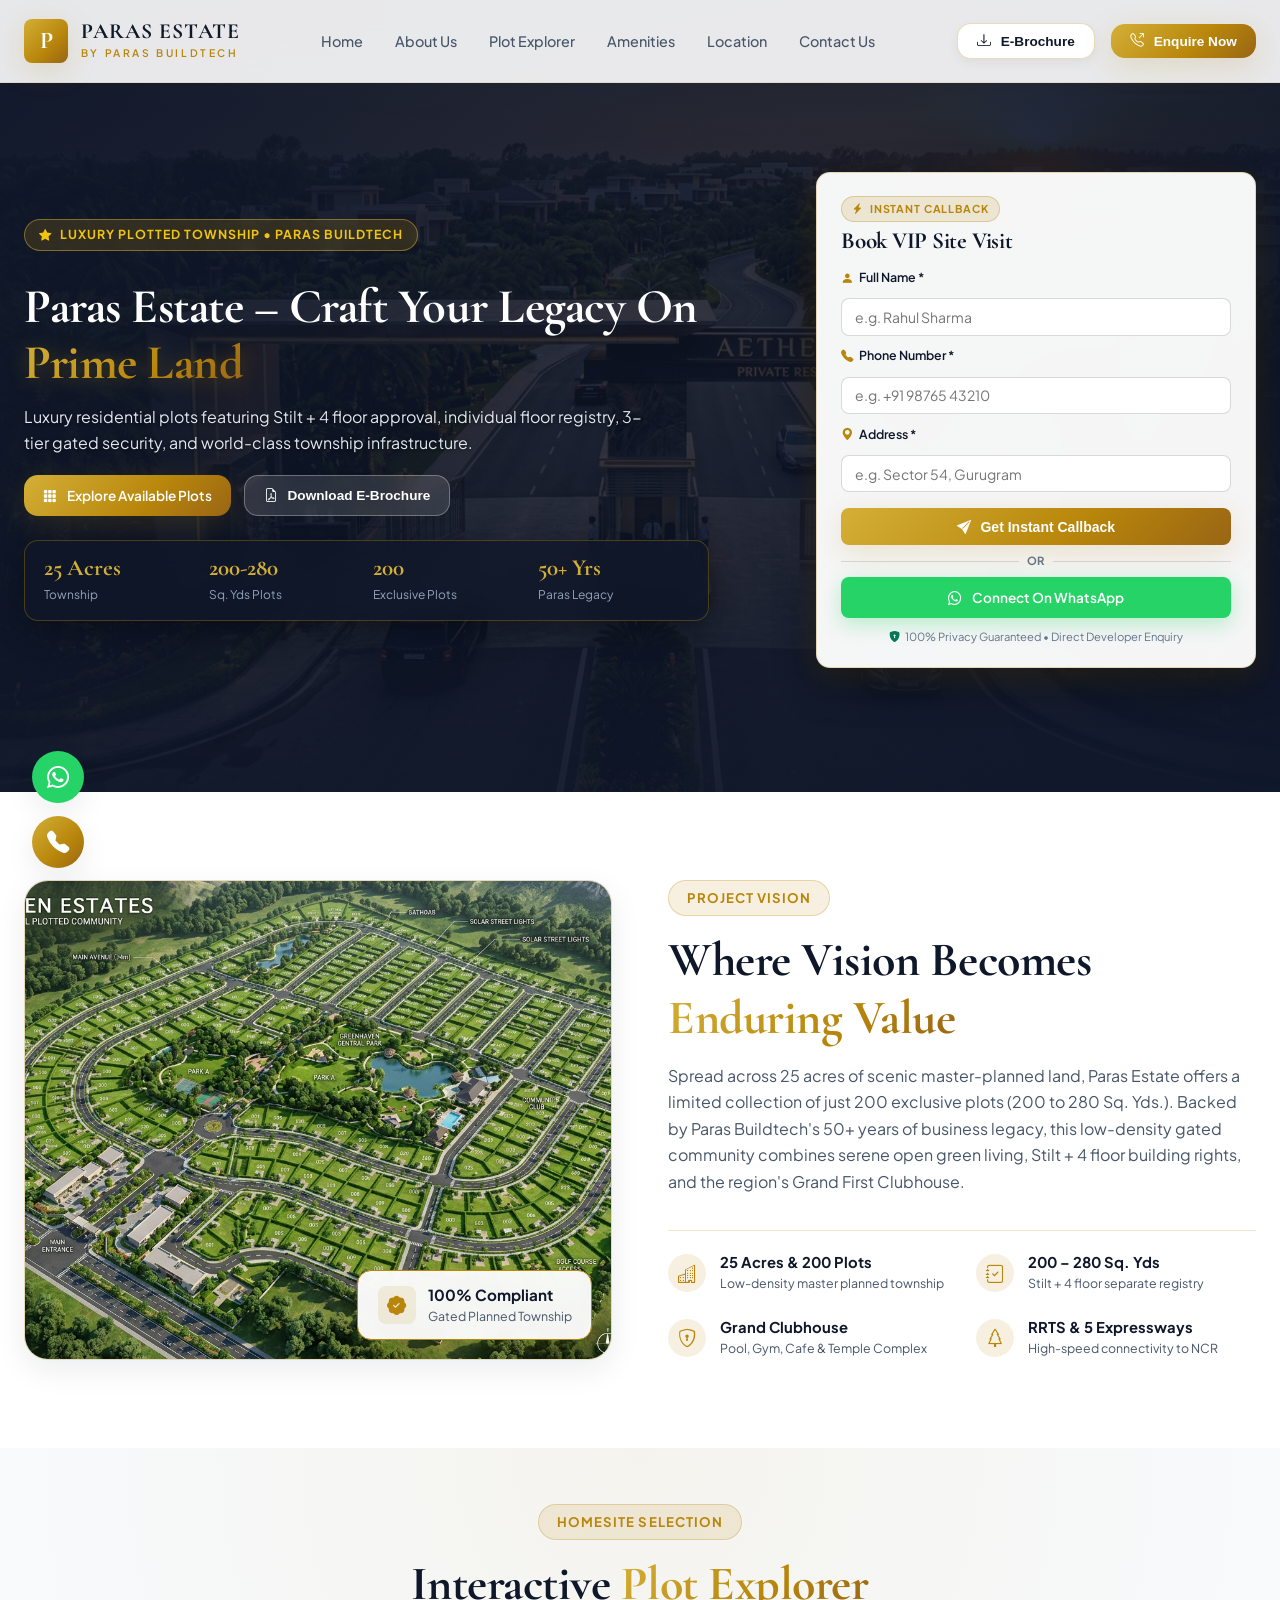
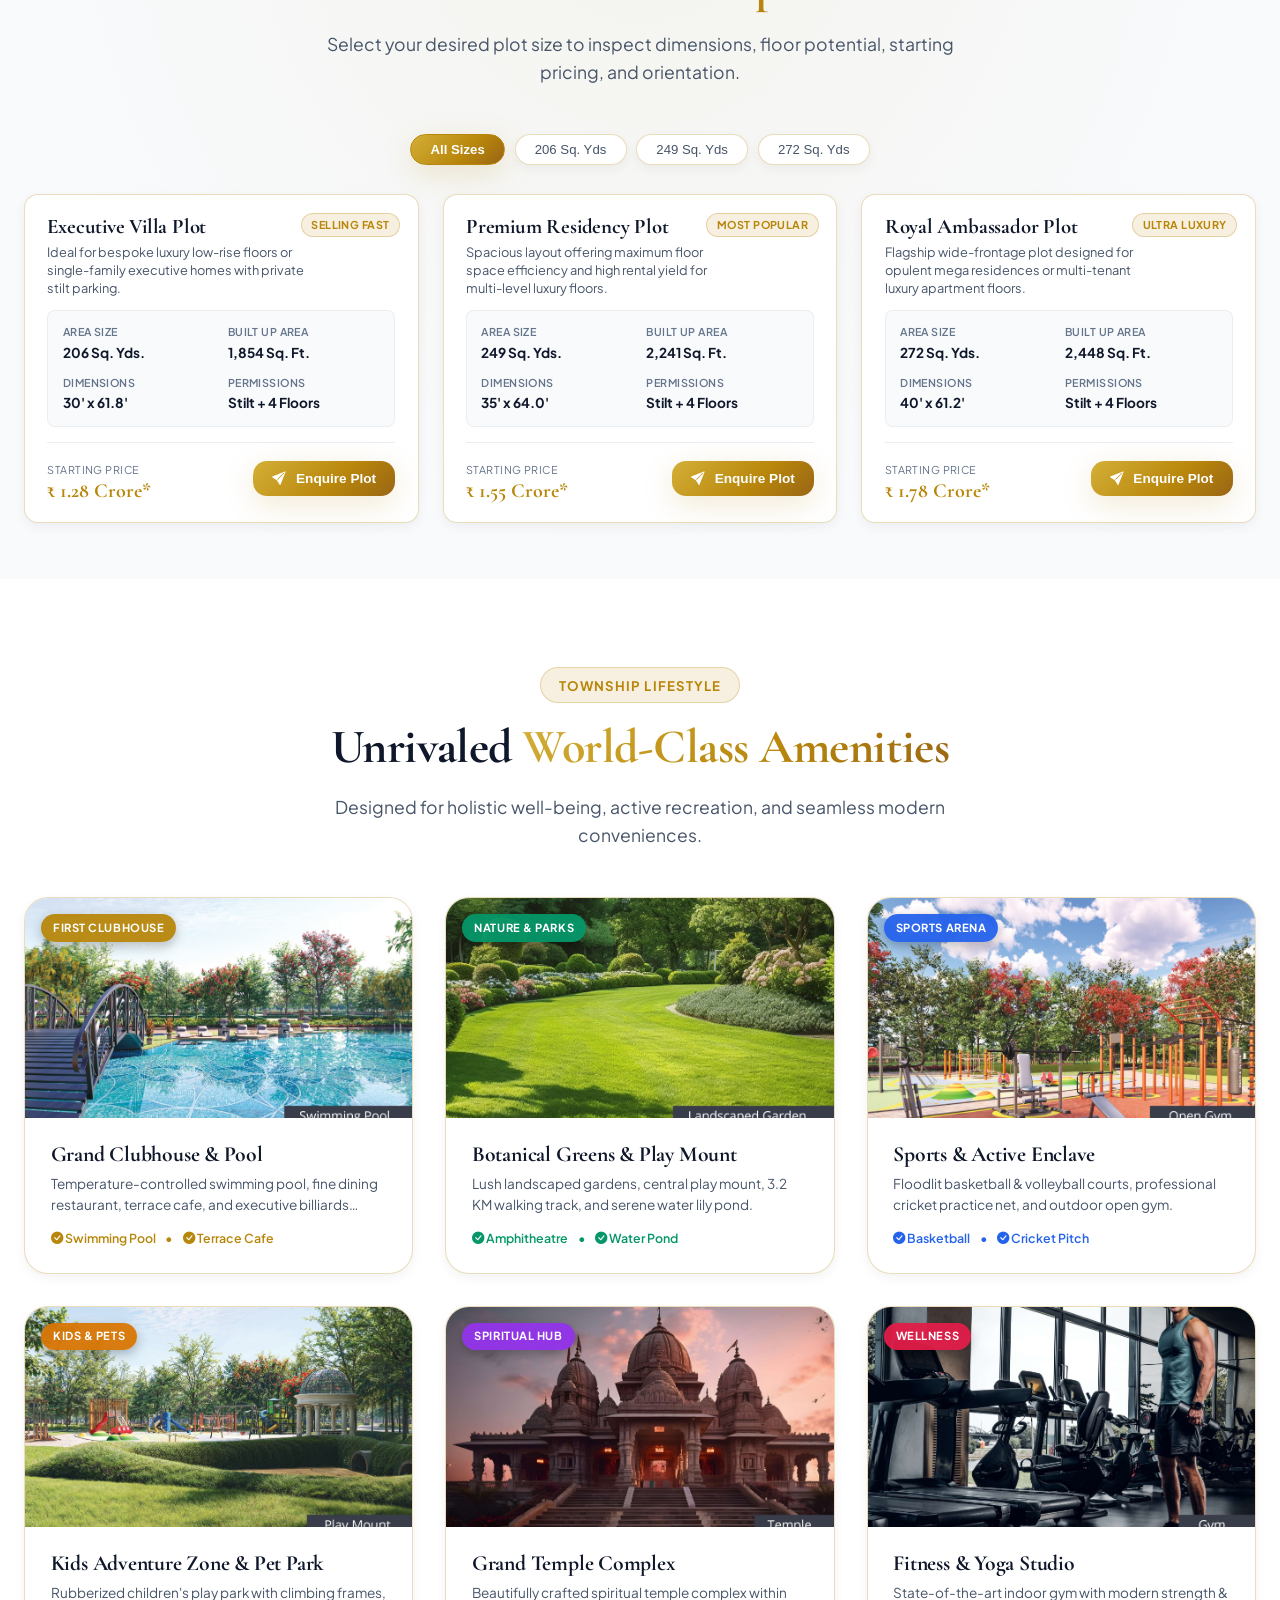
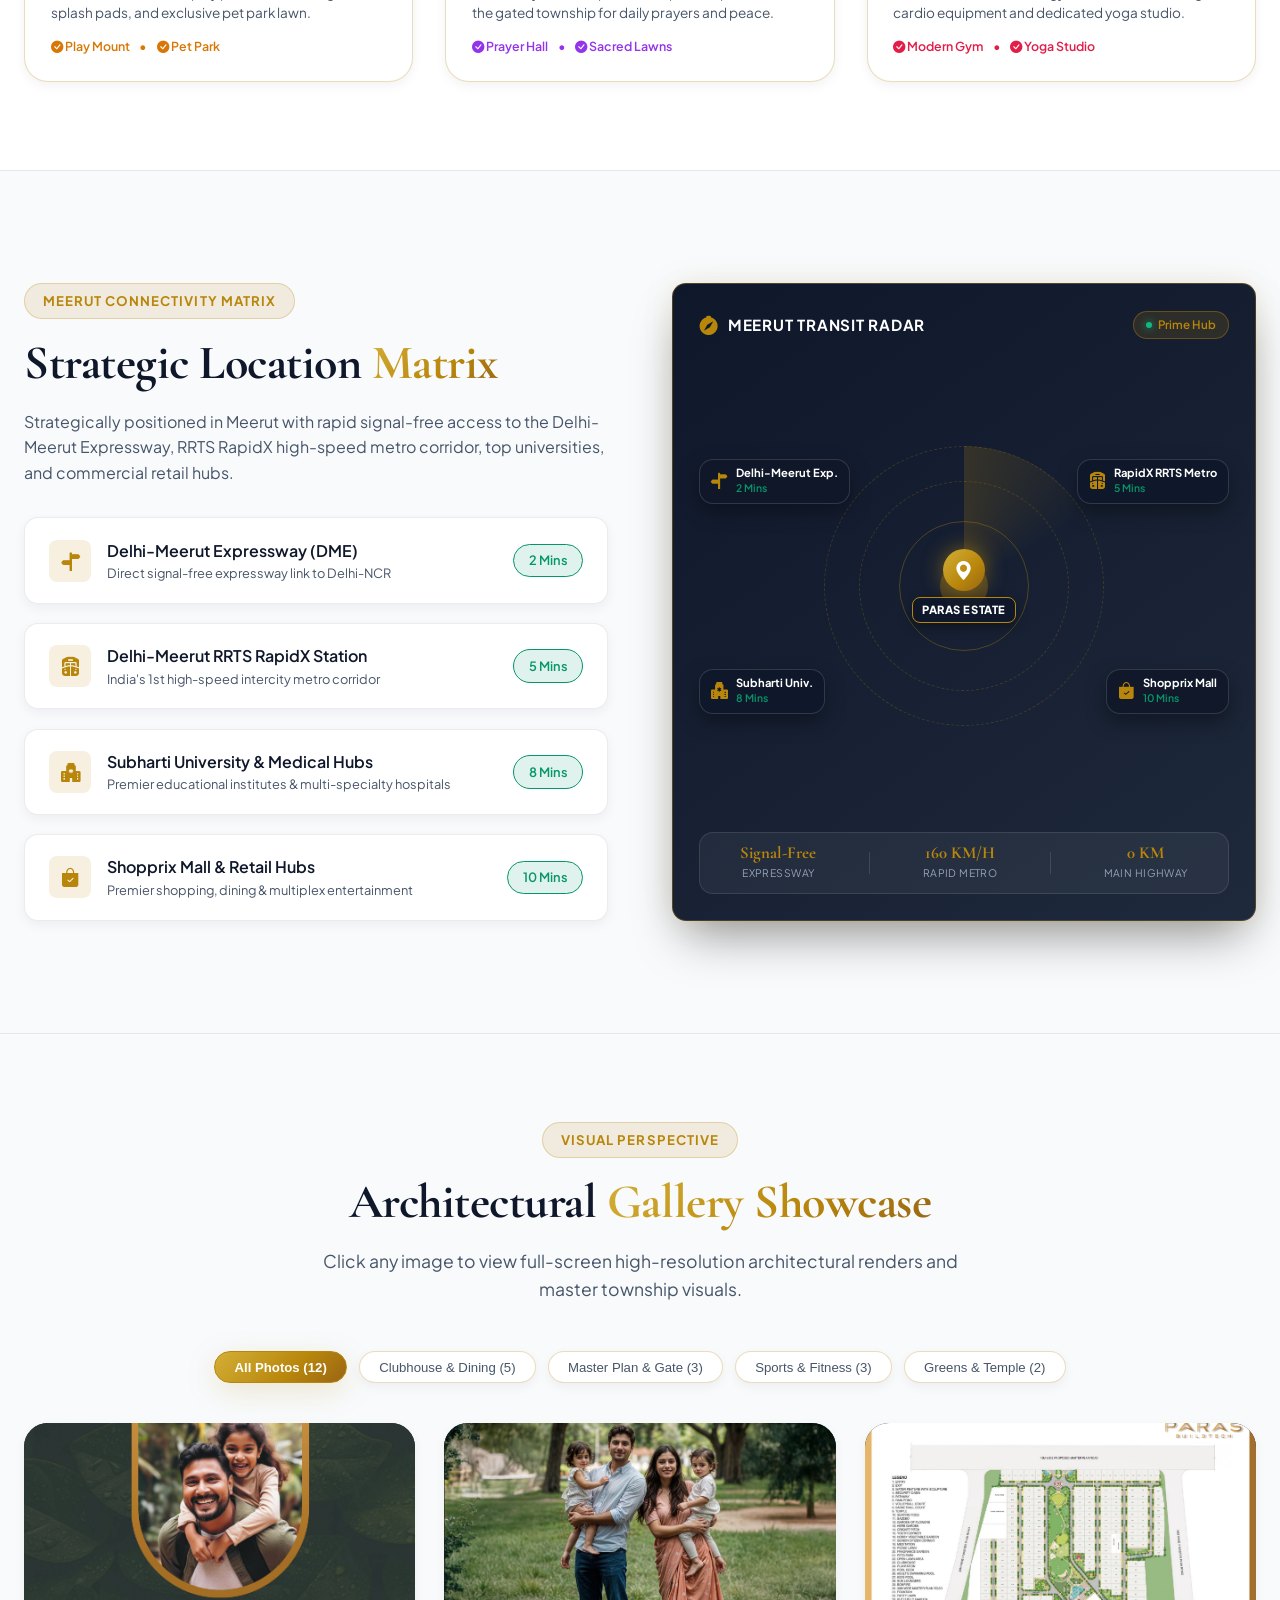
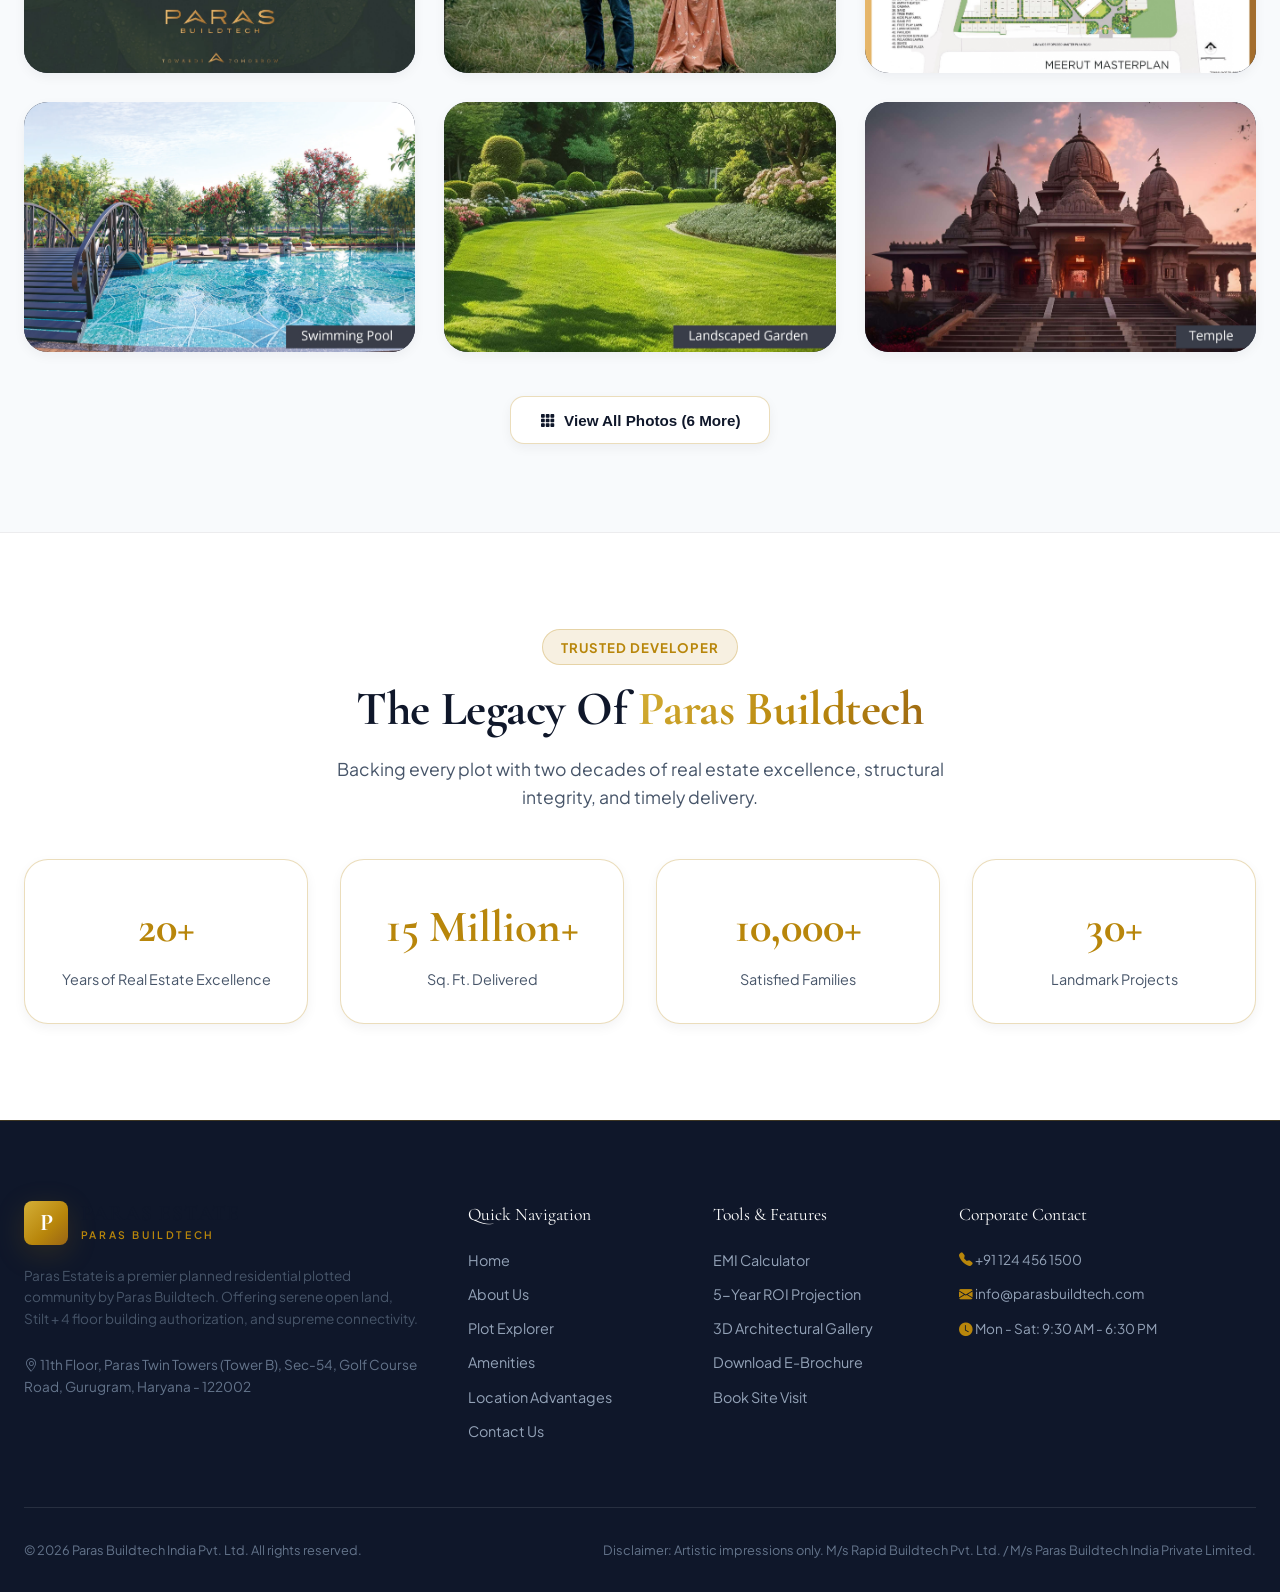
==== index.html @ 9962615c "upto gallery" ====
<!DOCTYPE html>
<html lang="en">

<head>
    <meta charset="UTF-8">
    <meta name="viewport" content="width=device-width, initial-scale=1.0">
    <title>Paras Estate | Premium Residential Plots by Paras Buildtech</title>
    <meta name="description"
        content="Explore luxury residential plots at Paras Estate by Paras Buildtech. Gated community, Stilt + 4 floor permission, prime connectivity, modern amenities, and supreme investment returns.">
    <meta name="keywords"
        content="Paras Estate, Paras Buildtech, residential plots Gurugram, DDJAY plots, luxury plots, Golf Course Extension Road, Sohna plots">

    <!-- Open Graph Tags -->
    <meta property="og:title" content="Paras Estate | Luxury Residential Plotted Township">
    <meta property="og:description"
        content="Build your dream home on prime plots with Stilt + 4 floor authorization, gated 3-tier security, and world-class amenities.">
    <meta property="og:image" content="assets/images/hero.jpg">
    <meta property="og:type" content="website">

    <!-- Google Fonts & Icons -->
    <link rel="preconnect" href="https://fonts.googleapis.com">
    <link rel="preconnect" href="https://fonts.gstatic.com" crossorigin>
    <link
        href="https://fonts.googleapis.com/css2?family=Cormorant+Garamond:ital,wght@0,400;0,500;0,600;0,700;1,400;1,600&family=Outfit:wght@400;500;600;700&family=Plus+Jakarta+Sans:wght@300;400;500;600;700;800&display=swap"
        rel="stylesheet">
    <link rel="stylesheet" href="https://cdn.jsdelivr.net/npm/bootstrap-icons@1.11.3/font/bootstrap-icons.min.css">

    <!-- Core Stylesheet -->
    <link rel="stylesheet" href="styles.css">
</head>

<body>

    <!-- ==========================================================================
         Header & Navigation
         ========================================================================== -->
    <header class="header">
        <div class="container">
            <nav class="navbar">
                <a href="#hero" class="brand-logo">
                    <div class="brand-symbol">P</div>
                    <div class="brand-name">
                        <span class="brand-title">PARAS ESTATE</span>
                        <span class="brand-sub">BY PARAS BUILDTECH</span>
                    </div>
                </a>

                <ul class="nav-links">
                    <li><a href="index.html" class="nav-link active">Home</a></li>
                    <li><a href="about.html" class="nav-link">About Us</a></li>
                    <li><a href="plots.html" class="nav-link">Plot Explorer</a></li>
                    <li><a href="amenities.html" class="nav-link">Amenities</a></li>
                    <li><a href="location.html" class="nav-link">Location</a></li>
                    <li><a href="contact.html" class="nav-link">Contact Us</a></li>
                </ul>

                <div class="nav-actions">
                    <button class="btn btn-outline btn-sm" onclick="openBrochureModal()">
                        <i class="bi bi-download"></i> E-Brochure
                    </button>
                    <button class="btn btn-primary btn-sm" onclick="openEnquireModal()">
                        <i class="bi bi-telephone-outbound"></i> Enquire Now
                    </button>
                    <button class="mobile-toggle" id="mobileToggle" aria-label="Toggle navigation">
                        <i class="bi bi-list"></i>
                    </button>
                </div>
            </nav>
        </div>
    </header>

    <!-- Mobile Navigation Drawer -->
    <div class="drawer-overlay" id="drawerOverlay"></div>
    <aside class="mobile-drawer" id="mobileDrawer">
        <div style="display: flex; align-items: center; justify-content: space-between;">
            <div class="brand-logo">
                <div class="brand-symbol">P</div>
                <div class="brand-name">
                    <span class="brand-title">PARAS ESTATE</span>
                </div>
            </div>
            <button style="background: transparent; border: none; color: var(--text-primary); font-size: 1.5rem;"
                id="drawerClose">
                <i class="bi bi-x-lg"></i>
            </button>
        </div>

        <ul style="list-style: none; display: flex; flex-direction: column; gap: 1.5rem; margin-top: 1rem;">
            <li><a href="#hero" class="mobile-nav-link" style="font-size: 1.1rem; color: #fff;">Home</a></li>
            <li><a href="#overview" class="mobile-nav-link" style="font-size: 1.1rem; color: #fff;">Overview</a></li>
            <li><a href="#plots" class="mobile-nav-link" style="font-size: 1.1rem; color: #fff;">Plot Explorer</a></li>
            <li><a href="#amenities" class="mobile-nav-link" style="font-size: 1.1rem; color: #fff;">Amenities</a></li>
            <li><a href="#location" class="mobile-nav-link" style="font-size: 1.1rem; color: #fff;">Location
                    Advantages</a></li>
            <li><a href="#calculator" class="mobile-nav-link" style="font-size: 1.1rem; color: #fff;">EMI Calculator</a>
            </li>
            <li><a href="#gallery" class="mobile-nav-link" style="font-size: 1.1rem; color: #fff;">Gallery</a></li>
        </ul>

        <div style="margin-top: auto; display: flex; flex-direction: column; gap: 1rem;">
            <button class="btn btn-outline" onclick="openBrochureModal()">
                <i class="bi bi-download"></i> Download E-Brochure
            </button>
            <button class="btn btn-primary" onclick="openEnquireModal()">
                <i class="bi bi-calendar-check"></i> Book Site Visit
            </button>
        </div>
    </aside>

    <!-- ==========================================================================
         Hero Banner
         ========================================================================== -->
    <section class="hero" id="hero">
        <div class="hero-bg">
            <video class="hero-bg-video" autoplay loop muted playsinline poster="assets/images/hero.jpg">
                <source src="assets/videos/hero.mp4" type="video/mp4">
                <source src="https://interactive-examples.mdn.mozilla.net/media/cc0-videos/flower.mp4" type="video/mp4">
            </video>
        </div>
        <div class="hero-overlay"></div>

        <div class="container">
            <div class="hero-grid">
                <!-- Left Side Content -->
                <div class="hero-left">
                    <div class="hero-badge">
                        <span class="section-tag">
                            <i class="bi bi-star-fill"></i> LUXURY PLOTTED TOWNSHIP • PARAS BUILDTECH
                        </span>
                    </div>

                    <h1 class="hero-title">
                        Paras Estate – Craft Your Legacy On <span class="gold-text">Prime Land</span>
                    </h1>

                    <p class="hero-description">
                        Luxury residential plots featuring Stilt + 4 floor approval, individual floor registry, 3-tier
                        gated security, and world-class township infrastructure.
                    </p>

                    <div class="hero-actions">
                        <a href="#plots" class="btn btn-primary btn-sm">
                            <i class="bi bi-grid-3x3-gap-fill"></i> Explore Available Plots
                        </a>
                        <button class="btn btn-outline btn-sm" onclick="openBrochureModal()">
                            <i class="bi bi-file-earmark-pdf"></i> Download E-Brochure
                        </button>
                    </div>

                    <div class="hero-stats-grid">
                        <div class="stat-item">
                            <span class="stat-number">25 Acres</span>
                            <span class="stat-label">Township</span>
                        </div>
                        <div class="stat-item">
                            <span class="stat-number">200-280</span>
                            <span class="stat-label">Sq. Yds Plots</span>
                        </div>
                        <div class="stat-item">
                            <span class="stat-number">200</span>
                            <span class="stat-label">Exclusive Plots</span>
                        </div>
                        <div class="stat-item">
                            <span class="stat-number">50+ Yrs</span>
                            <span class="stat-label">Paras Legacy</span>
                        </div>
                    </div>
                </div>

                <!-- Right Side Form -->
                <div class="hero-right">
                    <div class="hero-form-card">
                        <div class="hero-form-header">
                            <span class="form-badge"><i class="bi bi-lightning-charge-fill"></i> INSTANT CALLBACK</span>
                            <h3 class="hero-form-title">Book VIP Site Visit</h3>
                        </div>

                        <form id="heroBannerForm" class="hero-form" onsubmit="handleHeroFormSubmit(event)">
                            <div class="form-group">
                                <label for="heroName" class="form-label"><i class="bi bi-person-fill"></i> Full Name
                                    *</label>
                                <input type="text" id="heroName" class="form-input" placeholder="e.g. Rahul Sharma"
                                    required>
                            </div>

                            <div class="form-group">
                                <label for="heroPhone" class="form-label"><i class="bi bi-telephone-fill"></i> Phone
                                    Number *</label>
                                <input type="tel" id="heroPhone" class="form-input" placeholder="e.g. +91 98765 43210"
                                    pattern="[0-9+\s-]{10,15}" required>
                            </div>

                            <div class="form-group">
                                <label for="heroAddress" class="form-label"><i class="bi bi-geo-alt-fill"></i> Address
                                    *</label>
                                <input type="text" id="heroAddress" class="form-input"
                                    placeholder="e.g. Sector 54, Gurugram" required>
                            </div>

                            <button type="submit" class="btn btn-primary btn-block hero-submit-btn">
                                <i class="bi bi-send-fill"></i> Get Instant Callback
                            </button>

                            <div class="form-divider">
                                <span>OR</span>
                            </div>

                            <a href="https://wa.me/911244561500?text=Hi,%20I%20am%20interested%20in%20Paras%20Estate%20residential%20plots."
                                target="_blank" rel="noopener noreferrer"
                                class="btn btn-whatsapp btn-block hero-whatsapp-btn">
                                <i class="bi bi-whatsapp"></i> Connect On WhatsApp
                            </a>

                            <div class="form-privacy">
                                <i class="bi bi-shield-lock-fill"></i> 100% Privacy Guaranteed • Direct Developer
                                Enquiry
                            </div>
                        </form>
                    </div>
                </div>
            </div>
        </div>
    </section>

    <!-- ==========================================================================
         Project Overview & Vision
         ========================================================================== -->
    <section class="overview" id="overview">
        <div class="container">
            <div class="overview-grid">
                <div class="overview-visual">
                    <div class="overview-img-container">
                        <img src="assets/images/master_plan.jpg" alt="Paras Estate Master Plan Layout">
                        <div class="overview-floating-card">
                            <div class="floating-icon">
                                <i class="bi bi-patch-check-fill"></i>
                            </div>
                            <div>
                                <div style="font-weight: 700; color: var(--text-primary); font-size: 0.95rem;">100%
                                    Compliant</div>
                                <div style="font-size: 0.775rem; color: var(--text-secondary);">Gated Planned Township
                                </div>
                            </div>
                        </div>
                    </div>
                </div>

                <div class="overview-content">
                    <div>
                        <span class="section-tag">PROJECT VISION</span>
                        <h2 class="section-title">Where Vision Becomes <span class="gold-text">Enduring Value</span>
                        </h2>
                        <p class="overview-lead-text">
                            Spread across 25 acres of scenic master-planned land, Paras Estate offers a limited
                            collection of just 200 exclusive plots (200 to 280 Sq. Yds.). Backed by Paras Buildtech's
                            50+ years of business legacy, this low-density gated community combines serene open green
                            living, Stilt + 4 floor building rights, and the region's Grand First Clubhouse.
                        </p>
                    </div>

                    <div class="overview-minimal-grid">
                        <div class="minimal-feature-item">
                            <div class="minimal-feature-icon"><i class="bi bi-buildings"></i></div>
                            <div class="minimal-feature-text">
                                <div class="minimal-feature-title">25 Acres & 200 Plots</div>
                                <div class="minimal-feature-desc">Low-density master planned township</div>
                            </div>
                        </div>
                        <div class="minimal-feature-item">
                            <div class="minimal-feature-icon"><i class="bi bi-journal-check"></i></div>
                            <div class="minimal-feature-text">
                                <div class="minimal-feature-title">200 – 280 Sq. Yds</div>
                                <div class="minimal-feature-desc">Stilt + 4 floor separate registry</div>
                            </div>
                        </div>
                        <div class="minimal-feature-item">
                            <div class="minimal-feature-icon"><i class="bi bi-shield-lock"></i></div>
                            <div class="minimal-feature-text">
                                <div class="minimal-feature-title">Grand Clubhouse</div>
                                <div class="minimal-feature-desc">Pool, Gym, Cafe & Temple Complex</div>
                            </div>
                        </div>
                        <div class="minimal-feature-item">
                            <div class="minimal-feature-icon"><i class="bi bi-tree"></i></div>
                            <div class="minimal-feature-text">
                                <div class="minimal-feature-title">RRTS & 5 Expressways</div>
                                <div class="minimal-feature-desc">High-speed connectivity to NCR</div>
                            </div>
                        </div>
                    </div>
                </div>
            </div>
        </div>
    </section>

    <!-- ==========================================================================
         Interactive Plot Explorer
         ========================================================================== -->
    <section class="plot-explorer" id="plots">
        <div class="container">
            <div class="text-center">
                <span class="section-tag">HOMESITE SELECTION</span>
                <h2 class="section-title">Interactive <span class="gold-text">Plot Explorer</span></h2>
                <p class="section-subtitle">Select your desired plot size to inspect dimensions, floor potential,
                    starting pricing, and orientation.</p>

                <div class="plot-filter-tabs">
                    <button class="filter-btn active" data-filter="all">All Sizes</button>
                    <button class="filter-btn" data-filter="206-sqyd">206 Sq. Yds</button>
                    <button class="filter-btn" data-filter="249-sqyd">249 Sq. Yds</button>
                    <button class="filter-btn" data-filter="272-sqyd">272 Sq. Yds</button>
                </div>
            </div>

            <!-- Dynamic Plot Grid populated by JS -->
            <div class="plot-grid" id="plotGrid"></div>
        </div>
    </section>

    <!-- ==========================================================================
         World-Class Amenities
         ========================================================================== -->
    <section class="amenities" id="amenities">
        <div class="container">
            <div class="text-center">
                <span class="section-tag">TOWNSHIP LIFESTYLE</span>
                <h2 class="section-title">Unrivaled <span class="gold-text">World-Class Amenities</span></h2>
                <p class="section-subtitle">Designed for holistic well-being, active recreation, and seamless modern
                    conveniences.</p>
            </div>

            <div class="amenities-grid">

                <!-- Image Card 1: Grand Clubhouse & Pool -->
                <div class="amenity-card">
                    <div class="amenity-img-box">
                        <img src="assets/images/Meerut Estate Broucher_A4_compressed_page-0030.jpg"
                            alt="Grand Swimming Pool and Clubhouse" class="amenity-card-img">
                        <span class="amenity-badge" style="background: rgba(184, 134, 11, 0.95);">FIRST CLUBHOUSE</span>
                    </div>
                    <div class="amenity-card-body">
                        <h3 class="amenity-card-title">Grand Clubhouse & Pool</h3>
                        <p class="amenity-card-desc">
                            Temperature-controlled swimming pool, fine dining restaurant, terrace cafe, and executive
                            billiards lounge.
                        </p>
                        <div class="amenity-tags" style="color: var(--primary-gold);">
                            <span><i class="bi bi-check-circle-fill"></i> Swimming Pool</span> •
                            <span><i class="bi bi-check-circle-fill"></i> Terrace Cafe</span>
                        </div>
                    </div>
                </div>

                <!-- Image Card 2: Botanical Greens & Trails -->
                <div class="amenity-card">
                    <div class="amenity-img-box">
                        <img src="assets/images/Meerut Estate Broucher_A4_compressed_page-0020.jpg"
                            alt="Landscaped Botanical Gardens" class="amenity-card-img">
                        <span class="amenity-badge" style="background: rgba(5, 150, 105, 0.95);">NATURE & PARKS</span>
                    </div>
                    <div class="amenity-card-body">
                        <h3 class="amenity-card-title">Botanical Greens & Play Mount</h3>
                        <p class="amenity-card-desc">
                            Lush landscaped gardens, central play mount, 3.2 KM walking track, and serene water lily
                            pond.
                        </p>
                        <div class="amenity-tags" style="color: var(--accent-green);">
                            <span><i class="bi bi-check-circle-fill"></i> Amphitheatre</span> •
                            <span><i class="bi bi-check-circle-fill"></i> Water Pond</span>
                        </div>
                    </div>
                </div>

                <!-- Image Card 3: Sports Arena -->
                <div class="amenity-card">
                    <div class="amenity-img-box">
                        <img src="assets/images/Meerut Estate Broucher_A4_compressed_page-0025.jpg"
                            alt="Outdoor Basketball Court" class="amenity-card-img">
                        <span class="amenity-badge" style="background: rgba(37, 99, 235, 0.95);">SPORTS ARENA</span>
                    </div>
                    <div class="amenity-card-body">
                        <h3 class="amenity-card-title">Sports & Active Enclave</h3>
                        <p class="amenity-card-desc">
                            Floodlit basketball & volleyball courts, professional cricket practice net, and outdoor open
                            gym.
                        </p>
                        <div class="amenity-tags" style="color: #2563eb;">
                            <span><i class="bi bi-check-circle-fill"></i> Basketball</span> •
                            <span><i class="bi bi-check-circle-fill"></i> Cricket Pitch</span>
                        </div>
                    </div>
                </div>

                <!-- Image Card 4: Kids Play Area & Pet Park -->
                <div class="amenity-card">
                    <div class="amenity-img-box">
                        <img src="assets/images/Meerut Estate Broucher_A4_compressed_page-0021.jpg"
                            alt="Kids Adventure Play Area" class="amenity-card-img">
                        <span class="amenity-badge" style="background: rgba(217, 119, 6, 0.95);">KIDS & PETS</span>
                    </div>
                    <div class="amenity-card-body">
                        <h3 class="amenity-card-title">Kids Adventure Zone & Pet Park</h3>
                        <p class="amenity-card-desc">
                            Rubberized children's play park with climbing frames, splash pads, and exclusive pet park
                            lawn.
                        </p>
                        <div class="amenity-tags" style="color: #d97706;">
                            <span><i class="bi bi-check-circle-fill"></i> Play Mount</span> •
                            <span><i class="bi bi-check-circle-fill"></i> Pet Park</span>
                        </div>
                    </div>
                </div>

                <!-- Image Card 5: Grand Temple Complex -->
                <div class="amenity-card">
                    <div class="amenity-img-box">
                        <img src="assets/images/Meerut Estate Broucher_A4_compressed_page-0031.jpg"
                            alt="Grand Temple Complex" class="amenity-card-img">
                        <span class="amenity-badge" style="background: rgba(147, 51, 234, 0.95);">SPIRITUAL HUB</span>
                    </div>
                    <div class="amenity-card-body">
                        <h3 class="amenity-card-title">Grand Temple Complex</h3>
                        <p class="amenity-card-desc">
                            Beautifully crafted spiritual temple complex within the gated township for daily prayers and
                            peace.
                        </p>
                        <div class="amenity-tags" style="color: #9333ea;">
                            <span><i class="bi bi-check-circle-fill"></i> Prayer Hall</span> •
                            <span><i class="bi bi-check-circle-fill"></i> Sacred Lawns</span>
                        </div>
                    </div>
                </div>

                <!-- Image Card 6: Fitness & Yoga Studio -->
                <div class="amenity-card">
                    <div class="amenity-img-box">
                        <img src="assets/images/Meerut Estate Broucher_A4_compressed_page-0032.jpg"
                            alt="Modern Fitness Gym" class="amenity-card-img">
                        <span class="amenity-badge" style="background: rgba(225, 29, 72, 0.95);">WELLNESS</span>
                    </div>
                    <div class="amenity-card-body">
                        <h3 class="amenity-card-title">Fitness & Yoga Studio</h3>
                        <p class="amenity-card-desc">
                            State-of-the-art indoor gym with modern strength & cardio equipment and dedicated yoga
                            studio.
                        </p>
                        <div class="amenity-tags" style="color: #e11d48;">
                            <span><i class="bi bi-check-circle-fill"></i> Modern Gym</span> •
                            <span><i class="bi bi-check-circle-fill"></i> Yoga Studio</span>
                        </div>
                    </div>
                </div>

            </div>
        </div>
    </section>

    <!-- ==========================================================================
         Strategic Location Advantages
         ========================================================================== -->
    <section class="location" id="location">
        <div class="container">
            <div class="location-wrapper">
                <div>
                    <span class="section-tag">MEERUT CONNECTIVITY MATRIX</span>
                    <h2 class="section-title">Strategic Location <span class="gold-text">Matrix</span></h2>
                    <p style="color: var(--text-secondary); margin-bottom: 2rem;">
                        Strategically positioned in Meerut with rapid signal-free access to the Delhi-Meerut Expressway,
                        RRTS RapidX high-speed metro corridor, top universities, and commercial retail hubs.
                    </p>

                    <div class="connectivity-matrix">
                        <div class="matrix-item">
                            <div class="matrix-info">
                                <div class="matrix-icon"><i class="bi bi-signpost-split-fill"></i></div>
                                <div>
                                    <div class="matrix-title">Delhi-Meerut Expressway (DME)</div>
                                    <div class="matrix-sub">Direct signal-free expressway link to Delhi-NCR</div>
                                </div>
                            </div>
                            <span class="matrix-time">2 Mins</span>
                        </div>

                        <div class="matrix-item">
                            <div class="matrix-info">
                                <div class="matrix-icon"><i class="bi bi-train-freight-front-fill"></i></div>
                                <div>
                                    <div class="matrix-title">Delhi-Meerut RRTS RapidX Station</div>
                                    <div class="matrix-sub">India's 1st high-speed intercity metro corridor</div>
                                </div>
                            </div>
                            <span class="matrix-time">5 Mins</span>
                        </div>

                        <div class="matrix-item">
                            <div class="matrix-info">
                                <div class="matrix-icon"><i class="bi bi-hospital-fill"></i></div>
                                <div>
                                    <div class="matrix-title">Subharti University & Medical Hubs</div>
                                    <div class="matrix-sub">Premier educational institutes & multi-specialty hospitals
                                    </div>
                                </div>
                            </div>
                            <span class="matrix-time">8 Mins</span>
                        </div>

                        <div class="matrix-item">
                            <div class="matrix-info">
                                <div class="matrix-icon"><i class="bi bi-bag-check-fill"></i></div>
                                <div>
                                    <div class="matrix-title">Shopprix Mall & Retail Hubs</div>
                                    <div class="matrix-sub">Premier shopping, dining & multiplex entertainment</div>
                                </div>
                            </div>
                            <span class="matrix-time">10 Mins</span>
                        </div>
                    </div>
                </div>

                <!-- Interactive Premium Radar Map Display -->
                <div class="location-premium-card">
                    <div class="location-card-header">
                        <div class="location-header-title">
                            <i class="bi bi-compass-fill gold-icon"></i>
                            <span>MEERUT TRANSIT RADAR</span>
                        </div>
                        <span class="location-live-badge"><span class="badge-dot"></span> Prime Hub</span>
                    </div>

                    <div class="radar-visual-container">
                        <div class="radar-circle circle-1"></div>
                        <div class="radar-circle circle-2"></div>
                        <div class="radar-circle circle-3"></div>
                        <div class="radar-sweep"></div>

                        <!-- Central Project Pin -->
                        <div class="radar-center-pin">
                            <div class="radar-pulse"></div>
                            <div class="radar-pin-icon"><i class="bi bi-geo-alt-fill"></i></div>
                            <div class="radar-pin-label">PARAS ESTATE</div>
                        </div>

                        <!-- Floating Landmark Chips -->
                        <div class="landmark-chip chip-top-left">
                            <i class="bi bi-signpost-split-fill"></i>
                            <div>
                                <span class="chip-title">Delhi-Meerut Exp.</span>
                                <span class="chip-time">2 Mins</span>
                            </div>
                        </div>

                        <div class="landmark-chip chip-top-right">
                            <i class="bi bi-train-freight-front-fill"></i>
                            <div>
                                <span class="chip-title">RapidX RRTS Metro</span>
                                <span class="chip-time">5 Mins</span>
                            </div>
                        </div>

                        <div class="landmark-chip chip-bottom-left">
                            <i class="bi bi-hospital-fill"></i>
                            <div>
                                <span class="chip-title">Subharti Univ.</span>
                                <span class="chip-time">8 Mins</span>
                            </div>
                        </div>

                        <div class="landmark-chip chip-bottom-right">
                            <i class="bi bi-bag-check-fill"></i>
                            <div>
                                <span class="chip-title">Shopprix Mall</span>
                                <span class="chip-time">10 Mins</span>
                            </div>
                        </div>
                    </div>

                    <!-- Bottom Quick Metrics -->
                    <div class="location-metrics-bar">
                        <div class="metric-item">
                            <span class="metric-val">Signal-Free</span>
                            <span class="metric-lbl">Expressway</span>
                        </div>
                        <div class="metric-divider"></div>
                        <div class="metric-item">
                            <span class="metric-val">160 KM/H</span>
                            <span class="metric-lbl">Rapid Metro</span>
                        </div>
                        <div class="metric-divider"></div>
                        <div class="metric-item">
                            <span class="metric-val">0 KM</span>
                            <span class="metric-lbl">Main Highway</span>
                        </div>
                    </div>
                </div>
            </div>
        </div>
    </section>



    <!-- ==========================================================================
         Multi-Category Visual Gallery & Virtual Tour
         ========================================================================== -->
    <section class="gallery" id="gallery">
        <div class="container">
            <div class="text-center">
                <span class="section-tag">VISUAL PERSPECTIVE</span>
                <h2 class="section-title">Architectural <span class="gold-text">Gallery Showcase</span></h2>
                <p class="section-subtitle">Click any image to view full-screen high-resolution architectural renders
                    and master township visuals.</p>

                <!-- Gallery Category Filter Tabs -->
                <div class="gallery-filter-tabs">
                    <button class="filter-btn active" data-gallery-filter="all">All Photos (12)</button>
                    <button class="filter-btn" data-gallery-filter="clubhouse">Clubhouse & Dining (5)</button>
                    <button class="filter-btn" data-gallery-filter="masterplan">Master Plan & Gate (3)</button>
                    <button class="filter-btn" data-gallery-filter="sports">Sports & Fitness (3)</button>
                    <button class="filter-btn" data-gallery-filter="amenities">Greens & Temple (2)</button>
                </div>
            </div>

            <!-- 3-Column 2-Row Gallery Grid (6 shown by default) -->
            <div class="gallery-grid" id="galleryGrid">
                <div class="gallery-item" data-category="masterplan" data-index="0">
                    <img src="assets/images/Meerut Estate Broucher_A4_compressed_page-0001.jpg"
                        alt="Official Brochure Cover">
                    <div class="gallery-item-overlay">
                        <span class="gallery-tag">Master Plan</span>
                        <div class="gallery-caption">Official Brochure Cover</div>
                        <div class="gallery-zoom-icon"><i class="bi bi-arrows-angle-expand"></i></div>
                    </div>
                </div>

                <div class="gallery-item" data-category="masterplan" data-index="1">
                    <img src="assets/images/Meerut Estate Broucher_A4_compressed_page-0005.jpg"
                        alt="Grand Entrance Gate & Boulevard">
                    <div class="gallery-item-overlay">
                        <span class="gallery-tag">Master Plan</span>
                        <div class="gallery-caption">Grand Entrance Gate & Boulevard</div>
                        <div class="gallery-zoom-icon"><i class="bi bi-arrows-angle-expand"></i></div>
                    </div>
                </div>

                <div class="gallery-item" data-category="masterplan" data-index="2">
                    <img src="assets/images/Meerut Estate Broucher_A4_compressed_page-0018.jpg"
                        alt="Official Master Plan Layout Map">
                    <div class="gallery-item-overlay">
                        <span class="gallery-tag">Master Plan</span>
                        <div class="gallery-caption">Official Master Plan Layout Map</div>
                        <div class="gallery-zoom-icon"><i class="bi bi-arrows-angle-expand"></i></div>
                    </div>
                </div>

                <div class="gallery-item" data-category="clubhouse" data-index="3">
                    <img src="assets/images/Meerut Estate Broucher_A4_compressed_page-0030.jpg"
                        alt="Grand Swimming Pool & Clubhouse">
                    <div class="gallery-item-overlay">
                        <span class="gallery-tag">Clubhouse</span>
                        <div class="gallery-caption">Grand Swimming Pool & Clubhouse</div>
                        <div class="gallery-zoom-icon"><i class="bi bi-arrows-angle-expand"></i></div>
                    </div>
                </div>

                <div class="gallery-item" data-category="amenities" data-index="4">
                    <img src="assets/images/Meerut Estate Broucher_A4_compressed_page-0020.jpg"
                        alt="Landscaped Botanical Garden">
                    <div class="gallery-item-overlay">
                        <span class="gallery-tag">Amenities</span>
                        <div class="gallery-caption">Landscaped Botanical Garden</div>
                        <div class="gallery-zoom-icon"><i class="bi bi-arrows-angle-expand"></i></div>
                    </div>
                </div>

                <div class="gallery-item" data-category="amenities" data-index="5">
                    <img src="assets/images/Meerut Estate Broucher_A4_compressed_page-0031.jpg"
                        alt="Grand Temple Complex">
                    <div class="gallery-item-overlay">
                        <span class="gallery-tag">Amenities</span>
                        <div class="gallery-caption">Grand Temple Complex</div>
                        <div class="gallery-zoom-icon"><i class="bi bi-arrows-angle-expand"></i></div>
                    </div>
                </div>

                <!-- Hidden Items revealed on View All -->
                <div class="gallery-item gallery-hidden" data-category="sports" data-index="6">
                    <img src="assets/images/Meerut Estate Broucher_A4_compressed_page-0025.jpg"
                        alt="Outdoor Basketball Court">
                    <div class="gallery-item-overlay">
                        <span class="gallery-tag">Sports</span>
                        <div class="gallery-caption">Outdoor Basketball Court</div>
                        <div class="gallery-zoom-icon"><i class="bi bi-arrows-angle-expand"></i></div>
                    </div>
                </div>

                <div class="gallery-item gallery-hidden" data-category="sports" data-index="7">
                    <img src="assets/images/Meerut Estate Broucher_A4_compressed_page-0027.jpg"
                        alt="Cricket Practice Pitch">
                    <div class="gallery-item-overlay">
                        <span class="gallery-tag">Sports</span>
                        <div class="gallery-caption">Cricket Practice Pitch</div>
                        <div class="gallery-zoom-icon"><i class="bi bi-arrows-angle-expand"></i></div>
                    </div>
                </div>

                <div class="gallery-item gallery-hidden" data-category="sports" data-index="8">
                    <img src="assets/images/Meerut Estate Broucher_A4_compressed_page-0032.jpg"
                        alt="Modern Fitness Gymnasium">
                    <div class="gallery-item-overlay">
                        <span class="gallery-tag">Sports</span>
                        <div class="gallery-caption">Modern Fitness Gymnasium</div>
                        <div class="gallery-zoom-icon"><i class="bi bi-arrows-angle-expand"></i></div>
                    </div>
                </div>

                <div class="gallery-item gallery-hidden" data-category="clubhouse" data-index="9">
                    <img src="assets/images/Meerut Estate Broucher_A4_compressed_page-0033.jpg"
                        alt="Fine Dining Restaurant">
                    <div class="gallery-item-overlay">
                        <span class="gallery-tag">Clubhouse</span>
                        <div class="gallery-caption">Fine Dining Restaurant</div>
                        <div class="gallery-zoom-icon"><i class="bi bi-arrows-angle-expand"></i></div>
                    </div>
                </div>

                <div class="gallery-item gallery-hidden" data-category="clubhouse" data-index="10">
                    <img src="assets/images/Meerut Estate Broucher_A4_compressed_page-0034.jpg"
                        alt="Terrace Cafe Lounge">
                    <div class="gallery-item-overlay">
                        <span class="gallery-tag">Clubhouse</span>
                        <div class="gallery-caption">Terrace Cafe Lounge</div>
                        <div class="gallery-zoom-icon"><i class="bi bi-arrows-angle-expand"></i></div>
                    </div>
                </div>

                <div class="gallery-item gallery-hidden" data-category="clubhouse" data-index="11">
                    <img src="assets/images/Meerut Estate Broucher_A4_compressed_page-0036.jpg"
                        alt="Billiards & Indoor Games">
                    <div class="gallery-item-overlay">
                        <span class="gallery-tag">Clubhouse</span>
                        <div class="gallery-caption">Billiards & Indoor Games</div>
                        <div class="gallery-zoom-icon"><i class="bi bi-arrows-angle-expand"></i></div>
                    </div>
                </div>
            </div>

            <!-- View All Gallery Button Action Bar -->
            <div class="text-center" id="galleryGridFooter" style="margin-top: 2.8rem;">
                <button class="btn btn-outline btn-lg" id="btnToggleGallery">
                    <i class="bi bi-grid-3x3-gap-fill"></i> View All Photos (<span id="galleryHiddenCount">6</span> More)
                </button>
            </div>

            <!-- Inline Interactive Carousel Slider View (Switches when any gallery item is clicked) -->
            <div class="gallery-carousel-wrapper" id="galleryCarouselView" style="display: none;">
                <!-- Carousel Header Toolbar -->
                <div class="carousel-toolbar">
                    <button class="btn btn-outline btn-sm" id="btnBackToGrid">
                        <i class="bi bi-grid-3x3-gap-fill"></i> Back to Grid View
                    </button>

                    <div class="carousel-title-group">
                        <span class="carousel-tag" id="inlineCarouselCategory">Master Plan</span>
                        <span class="carousel-caption" id="inlineCarouselTitle">Official Master Plan Layout Map</span>
                    </div>

                    <div class="carousel-actions">
                        <span class="carousel-counter" id="inlineCarouselCounter">1 / 12</span>
                        <button class="carousel-tool-btn" id="inlinePlayPause" title="Play/Pause Auto Slideshow">
                            <i class="bi bi-play-fill"></i>
                        </button>
                        <button class="carousel-tool-btn" id="inlineZoomIn" title="Zoom In (+)">
                            <i class="bi bi-zoom-in"></i>
                        </button>
                        <button class="carousel-tool-btn" id="inlineZoomOut" title="Zoom Out (-)">
                            <i class="bi bi-zoom-out"></i>
                        </button>
                        <button class="carousel-tool-btn" id="inlineZoomReset" title="Reset Zoom">
                            <i class="bi bi-aspect-ratio"></i>
                        </button>
                    </div>
                </div>

                <!-- Carousel Main Slide Stage -->
                <div class="carousel-stage-container">
                    <button class="carousel-nav-btn inline-prev" id="inlinePrev" aria-label="Previous Slide">
                        <i class="bi bi-chevron-left"></i>
                    </button>

                    <div class="carousel-image-frame">
                        <img src="" alt="" id="inlineCarouselImg" class="carousel-active-img">
                    </div>

                    <button class="carousel-nav-btn inline-next" id="inlineNext" aria-label="Next Slide">
                        <i class="bi bi-chevron-right"></i>
                    </button>
                </div>

                <!-- Bottom Thumbnail Track -->
                <div class="carousel-thumb-track" id="inlineThumbsTrack">
                    <!-- Populated dynamically by JS -->
                </div>
            </div>
        </div>
    </section>

    <!-- ==========================================================================
         Developer Legacy Section
         ========================================================================== -->
    <section style="padding: 6rem 0; background: var(--bg-dark-surface); border-top: 1px solid var(--border-glass);">
        <div class="container">
            <div class="text-center">
                <span class="section-tag">TRUSTED DEVELOPER</span>
                <h2 class="section-title">The Legacy Of <span class="gold-text">Paras Buildtech</span></h2>
                <p class="section-subtitle">Backing every plot with two decades of real estate excellence, structural
                    integrity, and timely delivery.</p>
            </div>

            <div
                style="display: grid; grid-template-columns: repeat(auto-fit, minmax(200px, 1fr)); gap: 2rem; text-align: center; margin-top: 3rem;">
                <div class="glass-card">
                    <div
                        style="font-family: var(--font-heading); font-size: 2.8rem; font-weight: 800; color: var(--primary-gold);">
                        20+</div>
                    <div style="font-size: 0.9rem; color: var(--text-secondary); margin-top: 0.3rem;">Years of Real
                        Estate Excellence</div>
                </div>
                <div class="glass-card">
                    <div
                        style="font-family: var(--font-heading); font-size: 2.8rem; font-weight: 800; color: var(--primary-gold);">
                        15 Million+</div>
                    <div style="font-size: 0.9rem; color: var(--text-secondary); margin-top: 0.3rem;">Sq. Ft. Delivered
                    </div>
                </div>
                <div class="glass-card">
                    <div
                        style="font-family: var(--font-heading); font-size: 2.8rem; font-weight: 800; color: var(--primary-gold);">
                        10,000+</div>
                    <div style="font-size: 0.9rem; color: var(--text-secondary); margin-top: 0.3rem;">Satisfied Families
                    </div>
                </div>
                <div class="glass-card">
                    <div
                        style="font-family: var(--font-heading); font-size: 2.8rem; font-weight: 800; color: var(--primary-gold);">
                        30+</div>
                    <div style="font-size: 0.9rem; color: var(--text-secondary); margin-top: 0.3rem;">Landmark Projects
                    </div>
                </div>
            </div>
        </div>
    </section>

    <!-- ==========================================================================
         Modals & Interactive Overlays
         ========================================================================== -->

    <!-- Lightbox Modal -->
    <div class="lightbox-modal" id="lightboxModal">
        <div class="lightbox-content">
            <button class="lightbox-close" id="lightboxClose">&times;</button>
            <img src="" alt="Full Screen Preview" class="lightbox-img" id="lightboxImg">
        </div>
    </div>

    <!-- Enquiry Modal -->
    <div class="modal-overlay" id="enquireModal">
        <div class="modal-card">
            <button class="modal-close-btn">&times;</button>
            <h3 style="font-size: 1.5rem; color: var(--primary-gold); margin-bottom: 0.4rem;">Enquire Paras Estate</h3>
            <p style="font-size: 0.85rem; color: var(--text-secondary); margin-bottom: 1.5rem;"
                id="enquireModalPlotName">Fill out your details to receive instant plot availability and pricing quote.
            </p>

            <form id="enquireForm">
                <div class="form-group">
                    <label class="form-label">Full Name *</label>
                    <input type="text" class="form-input" placeholder="e.g. Rajesh Kumar" required>
                </div>
                <div class="form-group">
                    <label class="form-label">Phone Number *</label>
                    <input type="tel" class="form-input" placeholder="+91 98765 43210" required>
                </div>
                <div class="form-group">
                    <label class="form-label">Email Address</label>
                    <input type="email" class="form-input" placeholder="rajesh@example.com">
                </div>
                <div class="form-group">
                    <label class="form-label">Preferred Plot Size</label>
                    <select class="form-select">
                        <option value="75">75 Sq. Yds (Executive)</option>
                        <option value="100" selected>100 Sq. Yds (Residency)</option>
                        <option value="125">125 Sq. Yds (Parkview)</option>
                        <option value="150">150 Sq. Yds (Signature)</option>
                        <option value="179">179 Sq. Yds (Royal Ambassador)</option>
                    </select>
                </div>

                <button type="submit" class="btn btn-primary" style="width: 100%; margin-top: 1rem;">
                    <i class="bi bi-send-fill"></i> Submit Enquiry
                </button>
            </form>
        </div>
    </div>

    <!-- Download Brochure Modal -->
    <div class="modal-overlay" id="brochureModal">
        <div class="modal-card">
            <button class="modal-close-btn">&times;</button>
            <h3 style="font-size: 1.5rem; color: var(--primary-gold); margin-bottom: 0.4rem;">Download Official
                E-Brochure</h3>
            <p style="font-size: 0.85rem; color: var(--text-secondary); margin-bottom: 1.5rem;">Enter your contact
                details to download the high-resolution Paras Estate master plan & brochure PDF.</p>

            <form id="brochureForm">
                <div class="form-group">
                    <label class="form-label">Full Name *</label>
                    <input type="text" class="form-input" placeholder="e.g. Ananya Sharma" required>
                </div>
                <div class="form-group">
                    <label class="form-label">WhatsApp Mobile Number *</label>
                    <input type="tel" class="form-input" placeholder="+91 98765 43210" required>
                </div>
                <div class="form-group">
                    <label class="form-label">Email Address *</label>
                    <input type="email" class="form-input" placeholder="ananya@example.com" required>
                </div>

                <button type="submit" class="btn btn-primary" style="width: 100%; margin-top: 1rem;">
                    <i class="bi bi-download"></i> Instant Download PDF
                </button>
            </form>
        </div>
    </div>

    <!-- Floating Quick Actions -->
    <div class="floating-actions">
        <a href="https://wa.me/911244561500?text=Hi,%20I%20am%20interested%20in%20Paras%20Estate%20residential%20plots."
            target="_blank" class="float-btn float-whatsapp" aria-label="Chat on WhatsApp">
            <i class="bi bi-whatsapp"></i>
        </a>
        <a href="tel:+911244561500" class="float-btn float-call" aria-label="Call Sales Office">
            <i class="bi bi-telephone-fill"></i>
        </a>
    </div>

    <!-- ==========================================================================
         Footer
         ========================================================================== -->
    <footer class="footer">
        <div class="container">
            <div class="footer-grid">
                <div>
                    <div class="brand-logo" style="margin-bottom: 1.2rem;">
                        <div class="brand-symbol">P</div>
                        <div class="brand-name">
                            <span class="brand-title">PARAS ESTATE</span>
                            <span class="brand-sub">PARAS BUILDTECH</span>
                        </div>
                    </div>
                    <p
                        style="font-size: 0.85rem; line-height: 1.6; color: var(--text-secondary); margin-bottom: 1.5rem;">
                        Paras Estate is a premier planned residential plotted community by Paras Buildtech. Offering
                        serene open land, Stilt + 4 floor building authorization, and supreme connectivity.
                    </p>
                    <div style="font-size: 0.85rem; color: var(--text-muted);">
                        <i class="bi bi-geo-alt"></i> 11th Floor, Paras Twin Towers (Tower B), Sec-54, Golf Course Road,
                        Gurugram, Haryana - 122002
                    </div>
                </div>

                <div>
                    <div class="footer-col-title">Quick Navigation</div>
                    <ul class="footer-links">
                        <li><a href="index.html">Home</a></li>
                        <li><a href="about.html">About Us</a></li>
                        <li><a href="plots.html">Plot Explorer</a></li>
                        <li><a href="amenities.html">Amenities</a></li>
                        <li><a href="location.html">Location Advantages</a></li>
                        <li><a href="contact.html">Contact Us</a></li>
                    </ul>
                </div>

                <div>
                    <div class="footer-col-title">Tools & Features</div>
                    <ul class="footer-links">
                        <li><a href="#calculator">EMI Calculator</a></li>
                        <li><a href="#calculator">5-Year ROI Projection</a></li>
                        <li><a href="#gallery">3D Architectural Gallery</a></li>
                        <li><a href="javascript:void(0)" onclick="openBrochureModal()">Download E-Brochure</a></li>
                        <li><a href="javascript:void(0)" onclick="openEnquireModal()">Book Site Visit</a></li>
                    </ul>
                </div>

                <div>
                    <div class="footer-col-title">Corporate Contact</div>
                    <div style="display: flex; flex-direction: column; gap: 0.8rem; font-size: 0.85rem;">
                        <div><i class="bi bi-telephone-fill" style="color: var(--primary-gold);"></i> +91 124 456 1500
                        </div>
                        <div><i class="bi bi-envelope-fill" style="color: var(--primary-gold);"></i>
                            info@parasbuildtech.com</div>
                        <div><i class="bi bi-clock-fill" style="color: var(--primary-gold);"></i> Mon - Sat: 9:30 AM -
                            6:30 PM</div>
                    </div>
                </div>
            </div>

            <div class="footer-bottom">
                <div>© 2026 Paras Buildtech India Pvt. Ltd. All rights reserved.</div>
                <div>Disclaimer: Artistic impressions only. M/s Rapid Buildtech Pvt. Ltd. / M/s Paras Buildtech India
                    Private Limited.</div>
            </div>
        </div>
        <!-- ==========================================================================
         Fullscreen Gallery Lightbox Carousel Modal
         ========================================================================== -->
        <div class="lightbox-modal" id="lightboxModal">
            <!-- Top Toolbar -->
            <div class="lightbox-header">
                <div class="lightbox-title-wrap">
                    <span class="lightbox-category-tag" id="lightboxCategory">Master Plan</span>
                    <span class="lightbox-caption-title" id="lightboxTitle">Official Master Plan Layout Map</span>
                </div>
                <div class="lightbox-actions">
                    <span class="lightbox-counter" id="lightboxCounter">1 / 12</span>
                    <a href="#" id="lightboxDownloadBtn" download class="lightbox-tool-btn" title="Download Image">
                        <i class="bi bi-download"></i>
                    </a>
                    <button class="lightbox-tool-btn" id="lightboxClose" title="Close Gallery (Esc)">
                        <i class="bi bi-x-lg"></i>
                    </button>
                </div>
            </div>

            <!-- Main Display & Navigation Area -->
            <div class="lightbox-body">
                <!-- Left Prev Control Arrow -->
                <button class="lightbox-nav-btn nav-prev" id="lightboxPrev" aria-label="Previous Image">
                    <i class="bi bi-chevron-left"></i>
                </button>

                <!-- Main Active Image -->
                <div class="lightbox-stage">
                    <img src="" alt="" id="lightboxImg" class="lightbox-active-img">
                </div>

                <!-- Right Next Control Arrow -->
                <button class="lightbox-nav-btn nav-next" id="lightboxNext" aria-label="Next Image">
                    <i class="bi bi-chevron-right"></i>
                </button>
            </div>

            <!-- Bottom Horizontal Thumbnail Strip Bar -->
            <div class="lightbox-footer">
                <div class="lightbox-thumbs-container" id="lightboxThumbs">
                    <!-- Dynamically populated thumbnail images by JS -->
                </div>
            </div>
        </div>

        <!-- Core Script -->
        <script src="script.js"></script>
</body>

</html>
---- styles.css ----
/* ==========================================================================
   PARAS ESTATE - Luxury Residential Plotted Township
   Premium White Theme Design System
   ========================================================================== */

@import url('https://fonts.googleapis.com/css2?family=Cormorant+Garamond:ital,wght@0,400;0,500;0,600;0,700;1,400;1,600&family=Outfit:wght@400;500;600;700&family=Plus+Jakarta+Sans:wght@300;400;500;600;700;800&display=swap');

:root {
    /* Color Palette - Premium White Luxury */
    --bg-dark: #f8fafc;
    --bg-dark-surface: #ffffff;
    --bg-card: #ffffff;
    --bg-glass: rgba(255, 255, 255, 0.92);
    --bg-glass-light: rgba(15, 23, 42, 0.03);

    --primary-gold: #b8860b;
    --primary-gold-hover: #966b04;
    --gold-gradient: linear-gradient(135deg, #d4af37 0%, #b8860b 60%, #996515 100%);
    --gold-glow: rgba(184, 134, 11, 0.2);

    --text-primary: #0f172a;
    --text-secondary: #475569;
    --text-muted: #64748b;
    --text-gold: #996515;

    --accent-green: #059669;
    --accent-emerald: #047857;
    --border-color: rgba(184, 134, 11, 0.28);
    --border-glass: rgba(15, 23, 42, 0.08);

    /* Fonts - Ultra Luxury Real Estate Typography */
    --font-heading: 'Cormorant Garamond', Georgia, serif;
    --font-body: 'Plus Jakarta Sans', -apple-system, BlinkMacSystemFont, sans-serif;
    --font-display: 'Outfit', sans-serif;

    /* Spacing & Transitions */
    --radius-sm: 8px;
    --radius-md: 14px;
    --radius-lg: 24px;
    --radius-full: 9999px;
    --transition-fast: 0.2s cubic-bezier(0.4, 0, 0.2, 1);
    --transition-smooth: 0.4s cubic-bezier(0.16, 1, 0.3, 1);

    /* Shadows */
    --shadow-sm: 0 4px 12px rgba(15, 23, 42, 0.05);
    --shadow-md: 0 10px 30px rgba(15, 23, 42, 0.08);
    --shadow-lg: 0 20px 50px rgba(15, 23, 42, 0.12);
    --shadow-gold: 0 8px 30px rgba(184, 134, 11, 0.18);
}

/* Reset & Base Setup */
*,
*::before,
*::after {
    box-sizing: border-box;
    margin: 0;
    padding: 0;
}

html {
    scroll-behavior: smooth;
    font-size: 16px;
    color-scheme: light;
}

body {
    background-color: var(--bg-dark);
    color: var(--text-primary);
    font-family: var(--font-body);
    line-height: 1.6;
    overflow-x: hidden;
    -webkit-font-smoothing: antialiased;
}

/* Typography Helpers */
h1,
h2,
h3,
h4,
h5,
h6 {
    font-family: var(--font-heading);
    font-weight: 700;
    line-height: 1.2;
    letter-spacing: -0.01em;
    color: var(--text-primary);
}

a {
    color: inherit;
    text-decoration: none;
    transition: var(--transition-fast);
}

img {
    max-width: 100%;
    height: auto;
    display: block;
}

/* Container */
.container {
    width: 100%;
    max-width: 1280px;
    margin: 0 auto;
    padding: 0 1.5rem;
}

/* Gradient Text */
.gold-text {
    background: var(--gold-gradient);
    -webkit-background-clip: text;
    -webkit-text-fill-color: transparent;
    display: inline-block;
}

/* Section Header */
.section-tag {
    display: inline-flex;
    align-items: center;
    gap: 0.5rem;
    padding: 0.4rem 1.1rem;
    border-radius: var(--radius-full);
    background: rgba(184, 134, 11, 0.12);
    border: 1px solid var(--border-color);
    color: var(--primary-gold);
    font-size: 0.825rem;
    font-weight: 700;
    text-transform: uppercase;
    letter-spacing: 0.08em;
    margin-bottom: 1rem;
}

.section-title {
    font-size: clamp(2rem, 4vw, 3rem);
    margin-bottom: 1rem;
    color: var(--text-primary);
}

.section-subtitle {
    font-size: 1.1rem;
    color: var(--text-secondary);
    max-width: 650px;
    margin: 0 auto 3rem auto;
}

.text-center {
    text-align: center;
}

/* Buttons */
.btn {
    display: inline-flex;
    align-items: center;
    justify-content: center;
    gap: 0.6rem;
    padding: 0.9rem 1.8rem;
    font-size: 0.95rem;
    font-weight: 600;
    border-radius: var(--radius-md);
    cursor: pointer;
    transition: var(--transition-smooth);
    border: none;
    outline: none;
    text-align: center;
}

.btn-primary {
    background: var(--gold-gradient);
    color: #ffffff;
    box-shadow: var(--shadow-gold);
    position: relative;
    overflow: hidden;
}

.btn-primary:hover {
    transform: translateY(-2px);
    box-shadow: 0 12px 35px rgba(184, 134, 11, 0.35);
    color: #ffffff;
}

.btn-outline {
    background: #ffffff;
    color: var(--text-primary);
    border: 1px solid var(--border-color);
    box-shadow: var(--shadow-sm);
}

.btn-outline:hover {
    background: rgba(184, 134, 11, 0.1);
    border-color: var(--primary-gold);
    color: var(--primary-gold);
    transform: translateY(-2px);
}

.btn-whatsapp {
    background: #25d366;
    color: #ffffff;
    box-shadow: 0 6px 20px rgba(37, 211, 102, 0.3);
}

.btn-whatsapp:hover {
    background: #20ba5a;
    color: #ffffff;
    transform: translateY(-2px);
    box-shadow: 0 10px 25px rgba(37, 211, 102, 0.45);
}

.btn-sm {
    padding: 0.6rem 1.2rem;
    font-size: 0.85rem;
}

/* Glass Card */
.glass-card {
    background: var(--bg-card);
    border: 1px solid var(--border-color);
    border-radius: var(--radius-lg);
    padding: 2rem;
    transition: var(--transition-smooth);
    box-shadow: var(--shadow-sm);
}

.glass-card:hover {
    border-color: var(--primary-gold);
    box-shadow: var(--shadow-md);
}

/* ==========================================================================
   Header & Navigation
   ========================================================================== */
.header {
    position: fixed;
    top: 0;
    left: 0;
    right: 0;
    z-index: 1000;
    padding: 1.2rem 0;
    transition: var(--transition-smooth);
    background: rgba(255, 255, 255, 0.9);
    backdrop-filter: blur(16px);
    -webkit-backdrop-filter: blur(16px);
    border-bottom: 1px solid rgba(184, 134, 11, 0.15);
}

.header.scrolled {
    background: rgba(255, 255, 255, 0.98);
    padding: 0.8rem 0;
    border-bottom: 1px solid var(--border-color);
    box-shadow: var(--shadow-sm);
}

.navbar {
    display: flex;
    align-items: center;
    justify-content: space-between;
}

.brand-logo {
    display: flex;
    align-items: center;
    gap: 0.8rem;
}

.brand-symbol {
    width: 44px;
    height: 44px;
    background: var(--gold-gradient);
    border-radius: var(--radius-sm);
    display: flex;
    align-items: center;
    justify-content: center;
    color: #ffffff;
    font-family: var(--font-heading);
    font-weight: 800;
    font-size: 1.5rem;
    box-shadow: var(--shadow-gold);
}

.brand-name {
    display: flex;
    flex-direction: column;
}

.brand-title {
    font-family: var(--font-heading);
    font-size: 1.35rem;
    font-weight: 700;
    color: var(--text-primary);
    letter-spacing: 0.05em;
    line-height: 1;
}

.brand-sub {
    font-size: 0.65rem;
    color: var(--primary-gold);
    letter-spacing: 0.25em;
    text-transform: uppercase;
    margin-top: 3px;
    font-weight: 600;
}

.nav-links {
    display: flex;
    align-items: center;
    gap: 2rem;
    list-style: none;
}

.nav-link {
    font-size: 0.9rem;
    font-weight: 500;
    color: var(--text-secondary);
    position: relative;
    padding: 0.4rem 0;
}

.nav-link:hover,
.nav-link.active {
    color: var(--primary-gold);
}

.nav-link::after {
    content: '';
    position: absolute;
    bottom: 0;
    left: 0;
    width: 0;
    height: 2px;
    background: var(--gold-gradient);
    transition: var(--transition-fast);
}

.nav-link:hover::after,
.nav-link.active::after {
    width: 100%;
}

.nav-actions {
    display: flex;
    align-items: center;
    gap: 1rem;
}

.mobile-toggle {
    display: none;
    background: transparent;
    border: none;
    color: var(--text-primary);
    font-size: 1.5rem;
    cursor: pointer;
}

/* Mobile Drawer */
.mobile-drawer {
    position: fixed;
    top: 0;
    right: -100%;
    width: 320px;
    height: 100vh;
    background: #ffffff;
    border-left: 1px solid var(--border-color);
    z-index: 1001;
    padding: 2.5rem 2rem;
    display: flex;
    flex-direction: column;
    gap: 2rem;
    transition: var(--transition-smooth);
    box-shadow: var(--shadow-lg);
}

.mobile-drawer.open {
    right: 0;
}

.drawer-overlay {
    position: fixed;
    inset: 0;
    background: rgba(15, 23, 42, 0.4);
    backdrop-filter: blur(4px);
    z-index: 1000;
    opacity: 0;
    pointer-events: none;
    transition: var(--transition-fast);
}

.drawer-overlay.open {
    opacity: 1;
    pointer-events: auto;
}

/* ==========================================================================
   Hero Section - Compact Video Background & Split Layout
   ========================================================================== */
.hero {
    position: relative;
    min-height: 88vh;
    display: flex;
    align-items: center;
    padding: 6rem 0 3rem 0;
    overflow: hidden;
    background: #0f172a;
}

.hero-bg {
    position: absolute;
    inset: 0;
    z-index: 1;
}

.hero-bg-video {
    width: 100%;
    height: 100%;
    object-fit: cover;
    filter: brightness(0.65) contrast(1.15);
}

.hero-overlay {
    position: absolute;
    inset: 0;
    z-index: 2;
    background: linear-gradient(135deg, rgba(15, 23, 42, 0.88) 0%, rgba(15, 23, 42, 0.62) 50%, rgba(15, 23, 42, 0.92) 100%),
        radial-gradient(ellipse at center, rgba(15, 23, 42, 0.3) 0%, rgba(15, 23, 42, 0.85) 100%);
    pointer-events: none;
}

.hero .container {
    position: relative;
    z-index: 3;
}

.hero-grid {
    display: grid;
    grid-template-columns: 1.15fr 0.85fr;
    gap: 2.5rem;
    align-items: center;
}

.hero-left {
    position: relative;
    z-index: 3;
}

.hero-badge {
    margin-bottom: 0.75rem;
}

.hero-badge .section-tag {
    background: rgba(184, 134, 11, 0.2);
    border-color: rgba(212, 175, 55, 0.5);
    color: #f1c40f;
    backdrop-filter: blur(8px);
    padding: 0.3rem 0.9rem;
    font-size: 0.775rem;
}

.hero-title {
    font-size: clamp(2rem, 3.8vw, 3.2rem);
    line-height: 1.15;
    margin-bottom: 0.85rem;
    color: #ffffff;
    font-weight: 800;
}

.hero-title .gold-text {
    background: var(--gold-gradient);
    -webkit-background-clip: text;
    -webkit-text-fill-color: transparent;
    filter: drop-shadow(0 2px 10px rgba(184, 134, 11, 0.4));
}

.hero-description {
    font-size: 1rem;
    color: #e2e8f0;
    margin-bottom: 1.25rem;
    line-height: 1.6;
    font-weight: 400;
    max-width: 620px;
    text-shadow: 0 1px 3px rgba(0, 0, 0, 0.5);
}

.hero-actions {
    display: flex;
    flex-wrap: wrap;
    gap: 0.8rem;
    margin-bottom: 1.5rem;
}

.hero-actions .btn-outline {
    background: rgba(255, 255, 255, 0.12);
    color: #ffffff;
    border-color: rgba(255, 255, 255, 0.3);
    backdrop-filter: blur(8px);
}

.hero-actions .btn-outline:hover {
    background: rgba(184, 134, 11, 0.25);
    border-color: var(--primary-gold);
    color: #ffffff;
}

.hero-stats-grid {
    display: grid;
    grid-template-columns: repeat(4, 1fr);
    gap: 0.8rem;
    background: rgba(15, 23, 42, 0.75);
    backdrop-filter: blur(16px);
    -webkit-backdrop-filter: blur(16px);
    border: 1px solid rgba(184, 134, 11, 0.35);
    padding: 1rem 1.2rem;
    border-radius: var(--radius-md);
    box-shadow: 0 10px 30px rgba(0, 0, 0, 0.3);
}

.stat-item {
    display: flex;
    flex-direction: column;
}

.stat-number {
    font-family: var(--font-heading);
    font-size: 1.45rem;
    font-weight: 700;
    color: #d4af37;
    line-height: 1;
}

.stat-label {
    font-size: 0.75rem;
    color: #94a3b8;
    margin-top: 0.25rem;
}

/* Hero Right Side Form Styling - Compact */
.hero-right {
    position: relative;
    z-index: 3;
}

.hero-form-card {
    background: rgba(255, 255, 255, 0.96);
    backdrop-filter: blur(20px);
    -webkit-backdrop-filter: blur(20px);
    border: 1px solid var(--border-color);
    border-radius: var(--radius-md);
    padding: 1.3rem 1.5rem;
    box-shadow: 0 15px 40px rgba(0, 0, 0, 0.35), var(--shadow-gold);
    transition: var(--transition-smooth);
    max-width: 440px;
    margin-left: auto;
}

.hero-form-card:hover {
    border-color: var(--primary-gold);
    box-shadow: 0 20px 50px rgba(0, 0, 0, 0.45), 0 0 30px rgba(184, 134, 11, 0.3);
}

.hero-form-header {
    margin-bottom: 0.85rem;
}

.form-badge {
    display: inline-flex;
    align-items: center;
    gap: 0.35rem;
    padding: 0.2rem 0.65rem;
    background: rgba(184, 134, 11, 0.15);
    border: 1px solid rgba(184, 134, 11, 0.3);
    border-radius: var(--radius-full);
    color: var(--primary-gold);
    font-size: 0.675rem;
    font-weight: 700;
    letter-spacing: 0.08em;
    margin-bottom: 0.4rem;
}

.hero-form-title {
    font-family: var(--font-heading);
    font-size: 1.45rem;
    font-weight: 700;
    color: var(--text-primary);
    line-height: 1.15;
}

.hero-form .form-group {
    margin-bottom: 0.65rem;
}

.hero-form .form-label {
    display: flex;
    align-items: center;
    gap: 0.35rem;
    font-size: 0.775rem;
    font-weight: 600;
    color: var(--text-primary);
    margin-bottom: 0.25rem;
}

.hero-form .form-label i {
    color: var(--primary-gold);
}

.hero-form .form-input {
    width: 100%;
    padding: 0.55rem 0.8rem;
    font-size: 0.875rem;
    border: 1px solid rgba(15, 23, 42, 0.16);
    border-radius: var(--radius-sm);
    background: #ffffff;
    color: var(--text-primary);
    transition: var(--transition-fast);
    font-family: inherit;
}

.hero-form .form-input:focus {
    outline: none;
    border-color: var(--primary-gold);
    box-shadow: 0 0 0 3px rgba(184, 134, 11, 0.18);
}

.btn-block {
    width: 100%;
}

.hero-submit-btn {
    padding: 0.65rem 1rem;
    font-size: 0.875rem;
    margin-top: 0.35rem;
    border-radius: var(--radius-sm);
}

.form-divider {
    display: flex;
    align-items: center;
    text-align: center;
    margin: 0.45rem 0;
    color: var(--text-muted);
    font-size: 0.7rem;
    font-weight: 700;
    letter-spacing: 0.08em;
}

.form-divider::before,
.form-divider::after {
    content: '';
    flex: 1;
    border-bottom: 1px solid rgba(15, 23, 42, 0.14);
}

.form-divider::before {
    margin-right: 0.5rem;
}

.form-divider::after {
    margin-left: 0.5rem;
}

.hero-whatsapp-btn {
    padding: 0.6rem 1rem;
    font-size: 0.85rem;
    margin-top: 0;
    border-radius: var(--radius-sm);
}

.form-privacy {
    margin-top: 0.6rem;
    display: flex;
    align-items: center;
    justify-content: center;
    gap: 0.35rem;
    font-size: 0.7rem;
    color: var(--text-muted);
    text-align: center;
}

.form-privacy i {
    color: var(--accent-emerald);
}

/* ==========================================================================
   Overview Section - Balanced Equal Height Layout
   ========================================================================== */
.overview {
    padding: 5.5rem 0;
    position: relative;
    background: #ffffff;
}

.overview-grid {
    display: grid;
    grid-template-columns: 1fr 1fr;
    gap: 3.5rem;
    align-items: center;
}

.overview-visual {
    position: relative;
}

.overview-img-container {
    position: relative;
    width: 100%;
    height: 480px;
    border-radius: var(--radius-lg);
    overflow: hidden;
    border: 1px solid var(--border-color);
    box-shadow: var(--shadow-md);
    background: #f8fafc;
}

.overview-img-container img {
    width: 100%;
    height: 100%;
    object-fit: cover;
    object-position: center;
    transition: var(--transition-smooth);
}

.overview-img-container:hover img {
    transform: scale(1.02);
}

.overview-floating-card {
    position: absolute;
    bottom: 1.2rem;
    right: 1.2rem;
    background: rgba(255, 255, 255, 0.95);
    backdrop-filter: blur(12px);
    -webkit-backdrop-filter: blur(12px);
    border: 1px solid var(--primary-gold);
    padding: 0.75rem 1.2rem;
    border-radius: var(--radius-md);
    box-shadow: var(--shadow-gold);
    display: flex;
    align-items: center;
    gap: 0.75rem;
    z-index: 5;
}

.floating-icon {
    width: 38px;
    height: 38px;
    border-radius: var(--radius-sm);
    background: rgba(184, 134, 11, 0.12);
    color: var(--primary-gold);
    display: flex;
    align-items: center;
    justify-content: center;
    font-size: 1.2rem;
    flex-shrink: 0;
}

.overview-content {
    height: 480px;
    display: flex;
    flex-direction: column;
    justify-content: space-between;
}

.overview-lead-text {
    color: var(--text-secondary);
    margin-bottom: 1.25rem;
    font-size: 1rem;
    line-height: 1.65;
}

.overview-minimal-grid {
    display: grid;
    grid-template-columns: 1fr 1fr;
    gap: 1.25rem 1.8rem;
    margin-top: auto;
    padding-top: 1.25rem;
    border-top: 1px solid rgba(184, 134, 11, 0.2);
}

.minimal-feature-item {
    display: flex;
    align-items: flex-start;
    gap: 0.85rem;
    padding: 0.2rem 0;
}

.minimal-feature-icon {
    width: 38px;
    height: 38px;
    border-radius: 50%;
    background: rgba(184, 134, 11, 0.12);
    color: var(--primary-gold);
    display: flex;
    align-items: center;
    justify-content: center;
    font-size: 1.15rem;
    flex-shrink: 0;
    transition: var(--transition-fast);
}

.minimal-feature-item:hover .minimal-feature-icon {
    background: var(--gold-gradient);
    color: #ffffff;
    transform: scale(1.08);
}

.minimal-feature-title {
    font-weight: 700;
    font-size: 0.925rem;
    color: var(--text-primary);
    line-height: 1.2;
    margin-bottom: 0.2rem;
}

.minimal-feature-desc {
    font-size: 0.775rem;
    color: var(--text-secondary);
    line-height: 1.35;
}

/* ==========================================================================
   Interactive Plot Explorer - Compact & Premium 3-Column Layout
   ========================================================================== */
.plot-explorer {
    padding: 3.5rem 0;
    background: radial-gradient(ellipse at top, rgba(184, 134, 11, 0.06) 0%, #f8fafc 70%);
}

.plot-filter-tabs {
    display: flex;
    justify-content: center;
    flex-wrap: wrap;
    gap: 0.6rem;
    margin-top: 1.2rem;
    margin-bottom: 1.8rem;
}

.filter-btn {
    padding: 0.45rem 1.2rem;
    border-radius: var(--radius-full);
    background: #ffffff;
    border: 1px solid var(--border-color);
    color: var(--text-secondary);
    font-size: 0.825rem;
    font-weight: 500;
    cursor: pointer;
    transition: var(--transition-fast);
    box-shadow: var(--shadow-sm);
}

.filter-btn:hover,
.filter-btn.active {
    background: var(--gold-gradient);
    color: #ffffff;
    border-color: var(--primary-gold);
    font-weight: 600;
    box-shadow: var(--shadow-gold);
}

.plot-grid {
    display: grid;
    grid-template-columns: repeat(3, 1fr);
    gap: 1.5rem;
}

.plot-card {
    background: #ffffff;
    border: 1px solid var(--border-color);
    border-radius: var(--radius-md);
    padding: 1.25rem 1.4rem;
    position: relative;
    transition: var(--transition-smooth);
    display: flex;
    flex-direction: column;
    justify-content: space-between;
    box-shadow: var(--shadow-sm);
}

.plot-card:hover {
    border-color: var(--primary-gold);
    transform: translateY(-4px);
    box-shadow: 0 15px 35px rgba(184, 134, 11, 0.16);
}

.plot-badge {
    position: absolute;
    top: 1.1rem;
    right: 1.1rem;
    background: rgba(184, 134, 11, 0.12);
    border: 1px solid rgba(184, 134, 11, 0.3);
    color: var(--primary-gold);
    padding: 0.15rem 0.6rem;
    border-radius: var(--radius-full);
    font-size: 0.675rem;
    font-weight: 700;
    letter-spacing: 0.04em;
    text-transform: uppercase;
}

.plot-card-header {
    margin-bottom: 0.65rem;
    padding-right: 4.5rem;
}

.plot-title {
    font-family: var(--font-heading);
    font-size: 1.3rem;
    font-weight: 700;
    color: var(--text-primary);
    margin-bottom: 0.25rem;
    line-height: 1.2;
}

.plot-desc {
    font-size: 0.8rem;
    color: var(--text-secondary);
    line-height: 1.4;
    margin-bottom: 0.8rem;
}

.plot-specs-grid {
    display: grid;
    grid-template-columns: 1fr 1fr;
    gap: 0.6rem 0.8rem;
    background: #f8fafc;
    border-radius: var(--radius-sm);
    padding: 0.75rem 0.9rem;
    border: 1px solid rgba(15, 23, 42, 0.05);
    margin-bottom: 0.9rem;
}

.spec-block {
    display: flex;
    flex-direction: column;
}

.spec-label {
    font-size: 0.675rem;
    color: var(--text-muted);
    text-transform: uppercase;
    letter-spacing: 0.04em;
    font-weight: 600;
}

.spec-value {
    font-size: 0.85rem;
    font-weight: 700;
    color: var(--text-primary);
    margin-top: 0.1rem;
}

.plot-card-footer {
    display: flex;
    align-items: center;
    justify-content: space-between;
    padding-top: 0.75rem;
    border-top: 1px solid rgba(15, 23, 42, 0.08);
}

.price-label {
    font-size: 0.675rem;
    color: var(--text-muted);
    text-transform: uppercase;
    letter-spacing: 0.04em;
}

.price-amount {
    font-family: var(--font-heading);
    font-size: 1.25rem;
    font-weight: 700;
    color: var(--primary-gold);
    line-height: 1.1;
}

/* ==========================================================================
   Amenities Section - Premium Image Hover Effects & 2-Line Text
   ========================================================================== */
.amenities {
    padding: 5.5rem 0;
    position: relative;
    background: #ffffff;
}

.amenities-grid {
    display: grid;
    grid-template-columns: repeat(auto-fit, minmax(320px, 1fr));
    gap: 2rem;
    margin-top: 2.5rem;
}

.amenity-card {
    background: #ffffff;
    border: 1px solid var(--border-color);
    border-radius: var(--radius-lg);
    overflow: hidden;
    box-shadow: var(--shadow-sm);
    transition: transform 0.4s cubic-bezier(0.16, 1, 0.3, 1), box-shadow 0.4s ease, border-color 0.4s ease;
    display: flex;
    flex-direction: column;
}

.amenity-card:hover {
    transform: translateY(-6px);
    border-color: var(--primary-gold);
    box-shadow: 0 18px 40px rgba(184, 134, 11, 0.18);
}

.amenity-img-box {
    height: 220px;
    overflow: hidden;
    position: relative;
    background: #0f172a;
}

.amenity-card-img {
    width: 100%;
    height: 100%;
    object-fit: cover;
    transition: transform 0.6s cubic-bezier(0.16, 1, 0.3, 1), filter 0.6s ease;
}

.amenity-card:hover .amenity-card-img {
    transform: scale(1.08);
    filter: brightness(1.05) contrast(1.05);
}

.amenity-badge {
    position: absolute;
    top: 1rem;
    left: 1rem;
    color: #ffffff;
    font-size: 0.7rem;
    font-weight: 700;
    letter-spacing: 0.05em;
    padding: 0.3rem 0.75rem;
    border-radius: var(--radius-full);
    text-transform: uppercase;
    box-shadow: 0 4px 12px rgba(0, 0, 0, 0.25);
    z-index: 2;
}

.amenity-card-body {
    padding: 1.5rem 1.6rem;
    display: flex;
    flex-direction: column;
    flex-grow: 1;
}

.amenity-card-title {
    font-family: var(--font-heading);
    font-size: 1.35rem;
    font-weight: 700;
    color: var(--text-primary);
    margin-bottom: 0.4rem;
}

.amenity-card-desc {
    font-size: 0.85rem;
    color: var(--text-secondary);
    line-height: 1.5;
    margin-bottom: 0.85rem;
    display: -webkit-box;
    -webkit-line-clamp: 2;
    -webkit-box-orient: vertical;
    overflow: hidden;
}

.amenity-tags {
    display: flex;
    align-items: center;
    gap: 0.6rem;
    font-size: 0.775rem;
    font-weight: 600;
    margin-top: auto;
}

/* ==========================================================================
   Location & Strategic Matrix
   ========================================================================== */
.location {
    padding: 7rem 0;
    background: #f8fafc;
    border-top: 1px solid var(--border-glass);
    border-bottom: 1px solid var(--border-glass);
}

.location-wrapper {
    display: grid;
    grid-template-columns: 1fr 1fr;
    gap: 4rem;
    align-items: stretch;
}

.connectivity-matrix {
    display: flex;
    flex-direction: column;
    gap: 1.2rem;
}

.matrix-item {
    background: #ffffff;
    border: 1px solid var(--border-glass);
    border-radius: var(--radius-md);
    padding: 1.2rem 1.5rem;
    display: flex;
    align-items: center;
    justify-content: space-between;
    transition: var(--transition-fast);
    box-shadow: var(--shadow-sm);
}

.matrix-item:hover {
    border-color: var(--primary-gold);
    transform: translateX(4px);
}

.matrix-info {
    display: flex;
    align-items: center;
    gap: 1rem;
}

.matrix-icon {
    width: 42px;
    height: 42px;
    border-radius: var(--radius-sm);
    background: rgba(184, 134, 11, 0.12);
    color: var(--primary-gold);
    display: flex;
    align-items: center;
    justify-content: center;
    font-size: 1.2rem;
}

.matrix-title {
    font-size: 1rem;
    font-weight: 600;
    color: var(--text-primary);
}

.matrix-sub {
    font-size: 0.8rem;
    color: var(--text-secondary);
}

.matrix-time {
    padding: 0.35rem 0.9rem;
    background: rgba(5, 150, 105, 0.12);
    border: 1px solid var(--accent-green);
    color: var(--accent-green);
    border-radius: var(--radius-full);
    font-size: 0.8rem;
    font-weight: 600;
}

.location-premium-card {
    background: linear-gradient(145deg, #0f172a 0%, #1e293b 100%);
    border: 1px solid rgba(184, 134, 11, 0.35);
    border-radius: var(--radius-md);
    padding: 1.6rem;
    position: relative;
    overflow: hidden;
    box-shadow: 0 25px 50px -12px rgba(0, 0, 0, 0.4), 0 0 30px rgba(184, 134, 11, 0.12);
    display: flex;
    flex-direction: column;
    justify-content: space-between;
    height: 100%;
}

.location-card-header {
    display: flex;
    align-items: center;
    justify-content: space-between;
    z-index: 5;
}

.location-header-title {
    display: flex;
    align-items: center;
    gap: 0.6rem;
    color: #ffffff;
    font-weight: 700;
    font-size: 0.95rem;
    letter-spacing: 0.05em;
}

.gold-icon {
    color: var(--primary-gold);
    font-size: 1.2rem;
}

.location-live-badge {
    background: rgba(184, 134, 11, 0.15);
    border: 1px solid rgba(184, 134, 11, 0.4);
    color: var(--primary-gold);
    padding: 0.25rem 0.75rem;
    border-radius: var(--radius-full);
    font-size: 0.725rem;
    font-weight: 600;
    display: flex;
    align-items: center;
    gap: 0.4rem;
}

.badge-dot {
    width: 6px;
    height: 6px;
    border-radius: 50%;
    background: #10b981;
    box-shadow: 0 0 8px #10b981;
    animation: pulseGlow 1.8s infinite;
}

.radar-visual-container {
    position: relative;
    width: 100%;
    height: 290px;
    display: flex;
    align-items: center;
    justify-content: center;
    margin: 0.5rem 0;
}

.radar-circle {
    position: absolute;
    border-radius: 50%;
    border: 1px dashed rgba(184, 134, 11, 0.25);
    pointer-events: none;
}

.circle-1 {
    width: 130px;
    height: 130px;
    border-style: solid;
    border-color: rgba(184, 134, 11, 0.35);
}

.circle-2 {
    width: 210px;
    height: 210px;
}

.circle-3 {
    width: 280px;
    height: 280px;
}

.radar-sweep {
    position: absolute;
    width: 280px;
    height: 280px;
    border-radius: 50%;
    background: conic-gradient(from 0deg at 50% 50%, rgba(184, 134, 11, 0.2) 0deg, transparent 60deg, transparent 360deg);
    animation: rotateSweep 8s linear infinite;
    pointer-events: none;
}

@keyframes rotateSweep {
    from {
        transform: rotate(0deg);
    }

    to {
        transform: rotate(360deg);
    }
}

.radar-center-pin {
    position: relative;
    z-index: 4;
    display: flex;
    flex-direction: column;
    align-items: center;
}

.radar-pulse {
    position: absolute;
    top: 50%;
    left: 50%;
    transform: translate(-50%, -50%);
    width: 48px;
    height: 48px;
    border-radius: 50%;
    background: rgba(184, 134, 11, 0.3);
    animation: radarPulse 2s ease-out infinite;
}

@keyframes radarPulse {
    0% {
        width: 36px;
        height: 36px;
        opacity: 1;
    }

    100% {
        width: 85px;
        height: 85px;
        opacity: 0;
    }
}

.radar-pin-icon {
    width: 42px;
    height: 42px;
    border-radius: 50%;
    background: var(--gold-gradient);
    color: #ffffff;
    display: flex;
    align-items: center;
    justify-content: center;
    font-size: 1.2rem;
    box-shadow: 0 0 20px rgba(184, 134, 11, 0.6);
    position: relative;
    z-index: 2;
}

.radar-pin-label {
    background: rgba(15, 23, 42, 0.92);
    border: 1px solid var(--primary-gold);
    color: #ffffff;
    font-size: 0.7rem;
    font-weight: 800;
    letter-spacing: 0.05em;
    padding: 0.2rem 0.55rem;
    border-radius: var(--radius-sm);
    margin-top: 0.35rem;
    white-space: nowrap;
    box-shadow: 0 4px 12px rgba(0, 0, 0, 0.4);
    z-index: 2;
}

.landmark-chip {
    position: absolute;
    z-index: 5;
    background: rgba(15, 23, 42, 0.88);
    backdrop-filter: blur(10px);
    border: 1px solid rgba(255, 255, 255, 0.14);
    border-radius: var(--radius-md);
    padding: 0.4rem 0.7rem;
    display: flex;
    align-items: center;
    gap: 0.5rem;
    transition: transform 0.3s ease, border-color 0.3s ease, background 0.3s ease;
    box-shadow: 0 8px 20px rgba(0, 0, 0, 0.35);
}

.landmark-chip:hover {
    transform: scale(1.06);
    border-color: var(--primary-gold);
    background: rgba(30, 41, 59, 0.95);
}

.landmark-chip i {
    font-size: 1.05rem;
    color: var(--primary-gold);
}

.chip-title {
    display: block;
    font-size: 0.7rem;
    font-weight: 700;
    color: #ffffff;
    line-height: 1.1;
}

.chip-time {
    display: block;
    font-size: 0.65rem;
    color: var(--accent-green);
    font-weight: 600;
    margin-top: 0.1rem;
}

.chip-top-left {
    top: 6%;
    left: 0%;
}

.chip-top-right {
    top: 6%;
    right: 0%;
}

.chip-bottom-left {
    bottom: 6%;
    left: 0%;
}

.chip-bottom-right {
    bottom: 6%;
    right: 0%;
}

.location-metrics-bar {
    z-index: 5;
    background: rgba(255, 255, 255, 0.05);
    border: 1px solid rgba(255, 255, 255, 0.1);
    border-radius: var(--radius-md);
    padding: 0.7rem 0.9rem;
    display: flex;
    align-items: center;
    justify-content: space-around;
}

.metric-item {
    display: flex;
    flex-direction: column;
    align-items: center;
    text-align: center;
}

.metric-val {
    font-family: var(--font-heading);
    font-size: 1.05rem;
    font-weight: 700;
    color: var(--primary-gold);
    line-height: 1.1;
}

.metric-lbl {
    font-size: 0.65rem;
    color: #94a3b8;
    text-transform: uppercase;
    letter-spacing: 0.04em;
    margin-top: 0.15rem;
}

.metric-divider {
    width: 1px;
    height: 22px;
    background: rgba(255, 255, 255, 0.12);
}

@keyframes pulseGlow {
    0% {
        transform: scale(0.8);
        opacity: 1;
    }

    100% {
        transform: scale(2);
        opacity: 0;
    }
}

.pin-label {
    background: #ffffff;
    border: 1px solid var(--primary-gold);
    padding: 0.4rem 1rem;
    border-radius: var(--radius-sm);
    font-size: 0.85rem;
    font-weight: 700;
    color: var(--primary-gold);
    margin-top: 0.8rem;
    box-shadow: var(--shadow-gold);
    white-space: nowrap;
}

/* ==========================================================================
   EMI & Investment ROI Calculator
   ========================================================================== */
.calculator {
    padding: 7rem 0;
    background: #ffffff;
}

.calc-box {
    display: grid;
    grid-template-columns: 1.2fr 0.8fr;
    gap: 3rem;
    background: #ffffff;
    border: 1px solid var(--border-color);
    border-radius: var(--radius-lg);
    padding: 3rem;
    box-shadow: var(--shadow-md);
}

.calc-controls {
    display: flex;
    flex-direction: column;
    gap: 2rem;
}

.input-group {
    display: flex;
    flex-direction: column;
    gap: 0.8rem;
}

.input-label-row {
    display: flex;
    align-items: center;
    justify-content: space-between;
}

.input-title {
    font-size: 0.95rem;
    color: var(--text-secondary);
    font-weight: 500;
}

.input-display-val {
    font-family: var(--font-heading);
    font-size: 1.2rem;
    font-weight: 700;
    color: var(--primary-gold);
}

.custom-slider {
    width: 100%;
    height: 8px;
    border-radius: 4px;
    background: #e2e8f0;
    outline: none;
    accent-color: var(--primary-gold);
    cursor: pointer;
}

.calc-results-card {
    background: #f8fafc;
    border: 1px solid var(--border-color);
    border-radius: var(--radius-md);
    padding: 2.2rem;
    display: flex;
    flex-direction: column;
    justify-content: space-between;
    gap: 2rem;
}

.result-row {
    display: flex;
    flex-direction: column;
    gap: 0.3rem;
}

.result-label {
    font-size: 0.85rem;
    color: var(--text-muted);
}

.result-val {
    font-family: var(--font-heading);
    font-size: 2rem;
    font-weight: 700;
    color: var(--text-primary);
}

.result-val.highlight {
    color: var(--primary-gold);
    font-size: 2.4rem;
}

.breakdown-bar {
    height: 12px;
    border-radius: var(--radius-full);
    background: #e2e8f0;
    overflow: hidden;
    display: flex;
}

.bar-principal {
    background: var(--gold-gradient);
    height: 100%;
    transition: var(--transition-smooth);
}

.bar-interest {
    background: var(--accent-emerald);
    height: 100%;
    transition: var(--transition-smooth);
}

/* ==========================================================================
   Multi-Category Gallery & Fullscreen Lightbox Carousel
   ========================================================================== */
.gallery {
    padding: 5.5rem 0;
    background: #f8fafc;
}

.gallery-filter-tabs {
    display: flex;
    justify-content: center;
    flex-wrap: wrap;
    gap: 0.75rem;
    margin-top: 1.5rem;
    margin-bottom: 2.5rem;
}

.gallery-grid {
    display: grid;
    grid-template-columns: repeat(3, 1fr);
    gap: 1.8rem;
}

.gallery-item {
    position: relative;
    border-radius: var(--radius-lg);
    overflow: hidden;
    height: 250px;
    cursor: pointer;
    background: #0f172a;
    box-shadow: var(--shadow-sm);
    transition: transform 0.4s cubic-bezier(0.16, 1, 0.3, 1), box-shadow 0.4s ease;
}

.gallery-item:hover {
    transform: translateY(-5px);
    box-shadow: 0 20px 40px rgba(184, 134, 11, 0.2);
}

.gallery-item img {
    width: 100%;
    height: 100%;
    object-fit: cover;
    transition: transform 0.6s cubic-bezier(0.16, 1, 0.3, 1), filter 0.6s ease;
}

.gallery-item:hover img {
    transform: scale(1.08);
    filter: brightness(1.08);
}

.gallery-item-overlay {
    position: absolute;
    inset: 0;
    background: linear-gradient(to top, rgba(15, 23, 42, 0.85) 0%, rgba(15, 23, 42, 0.2) 60%, transparent 100%);
    padding: 1.4rem;
    display: flex;
    flex-direction: column;
    justify-content: space-between;
    opacity: 0;
    transition: opacity 0.35s ease;
}

.gallery-item:hover .gallery-item-overlay {
    opacity: 1;
}

.gallery-tag {
    align-self: flex-start;
    background: rgba(184, 134, 11, 0.9);
    color: #ffffff;
    font-size: 0.675rem;
    font-weight: 700;
    letter-spacing: 0.05em;
    padding: 0.2rem 0.6rem;
    border-radius: var(--radius-full);
    text-transform: uppercase;
}

.gallery-caption {
    color: #ffffff;
    font-family: var(--font-heading);
    font-size: 1.2rem;
    font-weight: 600;
    line-height: 1.2;
}

.gallery-zoom-icon {
    position: absolute;
    top: 1rem;
    right: 1rem;
    width: 36px;
    height: 36px;
    border-radius: 50%;
    background: rgba(255, 255, 255, 0.2);
    backdrop-filter: blur(8px);
    color: #ffffff;
    display: flex;
    align-items: center;
    justify-content: center;
    font-size: 1.1rem;
}

/* Inline Gallery Carousel View Styles */
.gallery-carousel-wrapper {
    background: linear-gradient(145deg, #0f172a 0%, #1e293b 100%);
    border: 1px solid rgba(184, 134, 11, 0.35);
    border-radius: var(--radius-xl);
    padding: 1.8rem;
    box-shadow: 0 25px 60px rgba(15, 23, 42, 0.4), 0 0 35px rgba(184, 134, 11, 0.12);
    margin-top: 1rem;
    animation: fadeInSlide 0.4s ease-out;
}

@keyframes fadeInSlide {
    from { opacity: 0; transform: translateY(15px); }
    to { opacity: 1; transform: translateY(0); }
}

.carousel-toolbar {
    display: flex;
    align-items: center;
    justify-content: space-between;
    padding-bottom: 1.2rem;
    border-bottom: 1px solid rgba(255, 255, 255, 0.12);
    margin-bottom: 1.5rem;
    flex-wrap: wrap;
    gap: 1rem;
}

.carousel-title-group {
    display: flex;
    align-items: center;
    gap: 1rem;
}

.carousel-tag {
    background: var(--gold-gradient);
    color: #ffffff;
    font-size: 0.725rem;
    font-weight: 700;
    letter-spacing: 0.05em;
    padding: 0.25rem 0.75rem;
    border-radius: var(--radius-full);
    text-transform: uppercase;
}

.carousel-caption {
    color: #ffffff;
    font-family: var(--font-heading);
    font-size: 1.35rem;
    font-weight: 600;
}

.carousel-actions {
    display: flex;
    align-items: center;
    gap: 0.8rem;
}

.carousel-counter {
    color: var(--primary-gold);
    font-size: 0.95rem;
    font-weight: 700;
    margin-right: 0.5rem;
}

.carousel-tool-btn {
    width: 38px;
    height: 38px;
    border-radius: 50%;
    background: rgba(255, 255, 255, 0.08);
    border: 1px solid rgba(255, 255, 255, 0.15);
    color: #ffffff;
    display: flex;
    align-items: center;
    justify-content: center;
    font-size: 1.1rem;
    cursor: pointer;
    transition: var(--transition-fast);
}

.carousel-tool-btn:hover {
    background: var(--primary-gold);
    color: #ffffff;
    border-color: transparent;
}

.carousel-stage-container {
    position: relative;
    display: flex;
    align-items: center;
    justify-content: space-between;
    min-height: 420px;
    background: rgba(15, 23, 42, 0.6);
    border-radius: var(--radius-lg);
    border: 1px solid rgba(255, 255, 255, 0.08);
    padding: 1.2rem;
    margin-bottom: 1.5rem;
    overflow: hidden;
}

.carousel-image-frame {
    flex-grow: 1;
    max-width: 82%;
    height: 400px;
    display: flex;
    align-items: center;
    justify-content: center;
    margin: 0 auto;
    overflow: hidden;
}

.carousel-active-img {
    max-width: 100%;
    max-height: 390px;
    width: auto;
    height: auto;
    object-fit: contain;
    border-radius: var(--radius-md);
    box-shadow: 0 15px 40px rgba(0, 0, 0, 0.6);
    transition: transform 0.35s cubic-bezier(0.16, 1, 0.3, 1), opacity 0.3s ease;
}

.carousel-nav-btn {
    width: 50px;
    height: 50px;
    border-radius: 50%;
    background: rgba(15, 23, 42, 0.8);
    border: 1px solid var(--primary-gold);
    color: #ffffff;
    font-size: 1.5rem;
    display: flex;
    align-items: center;
    justify-content: center;
    cursor: pointer;
    transition: var(--transition-fast);
    z-index: 10;
    box-shadow: 0 6px 20px rgba(0, 0, 0, 0.4);
}

.carousel-nav-btn:hover {
    background: var(--gold-gradient);
    color: #ffffff;
    transform: scale(1.1);
}

.carousel-thumb-track {
    display: flex;
    align-items: center;
    justify-content: center;
    gap: 0.8rem;
    overflow-x: auto;
    padding: 0.4rem 0;
}

/* Lightbox Modal Overlay */
.lightbox-modal {
    position: fixed;
    inset: 0;
    z-index: 10000;
    background: rgba(10, 15, 26, 0.96);
    backdrop-filter: blur(15px);
    display: flex;
    flex-direction: column;
    justify-content: space-between;
    opacity: 0;
    visibility: hidden;
    transition: opacity 0.35s ease, visibility 0.35s ease;
}

.lightbox-modal.active {
    opacity: 1;
    visibility: visible;
}

.lightbox-header {
    display: flex;
    align-items: center;
    justify-content: space-between;
    padding: 1.2rem 2rem;
    background: rgba(15, 23, 42, 0.8);
    border-bottom: 1px solid rgba(255, 255, 255, 0.1);
    z-index: 10;
}

.lightbox-title-wrap {
    display: flex;
    align-items: center;
    gap: 1rem;
}

.lightbox-category-tag {
    background: var(--gold-gradient);
    color: #ffffff;
    font-size: 0.725rem;
    font-weight: 700;
    letter-spacing: 0.05em;
    padding: 0.25rem 0.75rem;
    border-radius: var(--radius-full);
    text-transform: uppercase;
}

.lightbox-caption-title {
    color: #ffffff;
    font-family: var(--font-heading);
    font-size: 1.35rem;
    font-weight: 600;
}

.lightbox-actions {
    display: flex;
    align-items: center;
    gap: 1.2rem;
}

.lightbox-counter {
    color: #94a3b8;
    font-size: 0.9rem;
    font-weight: 600;
}

.lightbox-tool-btn {
    width: 42px;
    height: 42px;
    border-radius: 50%;
    background: rgba(255, 255, 255, 0.1);
    border: 1px solid rgba(255, 255, 255, 0.15);
    color: #ffffff;
    display: flex;
    align-items: center;
    justify-content: center;
    font-size: 1.2rem;
    cursor: pointer;
    transition: var(--transition-fast);
    text-decoration: none;
}

.lightbox-tool-btn:hover {
    background: var(--primary-gold);
    color: #ffffff;
    transform: scale(1.08);
}

/* Lightbox Stage & Navigation Arrows */
.lightbox-body {
    position: relative;
    flex-grow: 1;
    display: flex;
    align-items: center;
    justify-content: space-between;
    padding: 1rem;
    overflow: hidden;
}

.lightbox-stage {
    max-width: 82vw;
    max-height: 72vh;
    display: flex;
    align-items: center;
    justify-content: center;
    margin: 0 auto;
}

.lightbox-active-img {
    max-width: 100%;
    max-height: 70vh;
    object-fit: contain;
    border-radius: var(--radius-md);
    box-shadow: 0 25px 60px rgba(0, 0, 0, 0.6);
    transition: transform 0.3s ease;
}

.lightbox-nav-btn {
    width: 54px;
    height: 54px;
    border-radius: 50%;
    background: rgba(15, 23, 42, 0.7);
    border: 1px solid rgba(184, 134, 11, 0.4);
    color: #ffffff;
    font-size: 1.6rem;
    display: flex;
    align-items: center;
    justify-content: center;
    cursor: pointer;
    transition: var(--transition-fast);
    z-index: 10;
    box-shadow: 0 8px 24px rgba(0, 0, 0, 0.4);
}

.lightbox-nav-btn:hover {
    background: var(--gold-gradient);
    color: #ffffff;
    border-color: transparent;
    transform: scale(1.1);
}

.nav-prev {
    margin-left: 1.5rem;
}

.nav-next {
    margin-right: 1.5rem;
}

/* Lightbox Thumbnail Strip Bar */
.lightbox-footer {
    padding: 1rem 2rem;
    background: rgba(15, 23, 42, 0.85);
    border-top: 1px solid rgba(255, 255, 255, 0.1);
    z-index: 10;
}

.lightbox-thumbs-container {
    display: flex;
    align-items: center;
    justify-content: center;
    gap: 0.8rem;
    overflow-x: auto;
    padding-bottom: 0.4rem;
}

.lightbox-thumb {
    width: 75px;
    height: 50px;
    border-radius: var(--radius-sm);
    overflow: hidden;
    cursor: pointer;
    opacity: 0.5;
    border: 2px solid transparent;
    transition: var(--transition-fast);
    flex-shrink: 0;
}

.lightbox-thumb:hover,
.lightbox-thumb.active {
    opacity: 1;
    border-color: var(--primary-gold);
    transform: translateY(-3px);
}

/* ==========================================================================
   Modals & Toast Notifications
   ========================================================================== */
.modal-overlay {
    position: fixed;
    inset: 0;
    background: rgba(15, 23, 42, 0.6);
    backdrop-filter: blur(8px);
    z-index: 2500;
    display: flex;
    align-items: center;
    justify-content: center;
    padding: 1.5rem;
    opacity: 0;
    pointer-events: none;
    transition: var(--transition-smooth);
}

.modal-overlay.active {
    opacity: 1;
    pointer-events: auto;
}

.modal-card {
    background: #ffffff;
    border: 1px solid var(--primary-gold);
    border-radius: var(--radius-lg);
    width: 100%;
    max-width: 520px;
    padding: 2.5rem;
    position: relative;
    box-shadow: var(--shadow-lg);
}

.modal-close-btn {
    position: absolute;
    top: 1.2rem;
    right: 1.2rem;
    background: transparent;
    border: none;
    color: var(--text-secondary);
    font-size: 1.5rem;
    cursor: pointer;
}

.modal-close-btn:hover {
    color: var(--primary-gold);
}

.form-group {
    display: flex;
    flex-direction: column;
    gap: 0.4rem;
    margin-bottom: 1.2rem;
}

.form-label {
    font-size: 0.85rem;
    color: var(--text-secondary);
    font-weight: 500;
}

.form-input,
.form-select {
    width: 100%;
    padding: 0.85rem 1.2rem;
    background: #f8fafc;
    border: 1px solid #cbd5e1;
    border-radius: var(--radius-md);
    color: var(--text-primary);
    font-size: 0.95rem;
    outline: none;
    transition: var(--transition-fast);
}

.form-input:focus,
.form-select:focus {
    border-color: var(--primary-gold);
    background: #ffffff;
}

/* Toast Alert */
.toast-container {
    position: fixed;
    bottom: 2rem;
    right: 2rem;
    z-index: 3000;
    display: flex;
    flex-direction: column;
    gap: 1rem;
}

.toast {
    background: #ffffff;
    border: 1px solid var(--primary-gold);
    padding: 1rem 1.5rem;
    border-radius: var(--radius-md);
    color: var(--text-primary);
    box-shadow: var(--shadow-lg);
    display: flex;
    align-items: center;
    gap: 0.8rem;
    transform: translateX(120%);
    transition: transform 0.4s ease-out;
}

.toast.show {
    transform: translateX(0);
}

/* Floating Quick Action Widget */
.floating-actions {
    position: fixed;
    bottom: 2rem;
    left: 2rem;
    z-index: 999;
    display: flex;
    flex-direction: column;
    gap: 0.8rem;
}

.float-btn {
    width: 52px;
    height: 52px;
    border-radius: 50%;
    display: flex;
    align-items: center;
    justify-content: center;
    font-size: 1.4rem;
    color: #fff;
    box-shadow: var(--shadow-md);
    transition: var(--transition-fast);
    border: none;
    cursor: pointer;
}

.float-whatsapp {
    background: #25d366;
}

.float-call {
    background: var(--gold-gradient);
    color: #ffffff;
}

.float-btn:hover {
    transform: scale(1.1);
}

/* ==========================================================================
   Footer Section - Deep Royal Navy Anchor
   ========================================================================== */
.footer {
    background: #0f172a;
    border-top: 1px solid var(--border-color);
    padding: 5rem 0 2rem 0;
    font-size: 0.9rem;
    color: #94a3b8;
}

.footer-grid {
    display: grid;
    grid-template-columns: 2fr 1fr 1fr 1.5fr;
    gap: 3rem;
    margin-bottom: 4rem;
}

.footer-col-title {
    font-family: var(--font-heading);
    color: #ffffff;
    font-size: 1.1rem;
    margin-bottom: 1.2rem;
}

.footer-links {
    list-style: none;
    display: flex;
    flex-direction: column;
    gap: 0.7rem;
}

.footer-links a:hover {
    color: var(--primary-gold);
}

.footer-bottom {
    border-top: 1px solid rgba(255, 255, 255, 0.1);
    padding-top: 2rem;
    display: flex;
    flex-wrap: wrap;
    align-items: center;
    justify-content: space-between;
    gap: 1rem;
    font-size: 0.8rem;
    color: #64748b;
}

/* Responsive Media Queries */
@media (max-width: 992px) {
    .hero-grid {
        grid-template-columns: 1fr;
        gap: 2.5rem;
    }

    .hero-right {
        max-width: 540px;
        margin: 0 auto;
        width: 100%;
    }

    .overview-grid,
    .location-wrapper,
    .calc-box {
        grid-template-columns: 1fr;
    }

    .footer-grid {
        grid-template-columns: 1fr 1fr;
    }

    .nav-links,
    .nav-actions .btn {
        display: none;
    }

    .mobile-toggle {
        display: block;
    }
}

@media (max-width: 600px) {
    .footer-grid {
        grid-template-columns: 1fr;
    }

    .hero-stats-grid {
        grid-template-columns: 1fr 1fr;
    }

    .calc-box {
        padding: 1.5rem;
    }
}
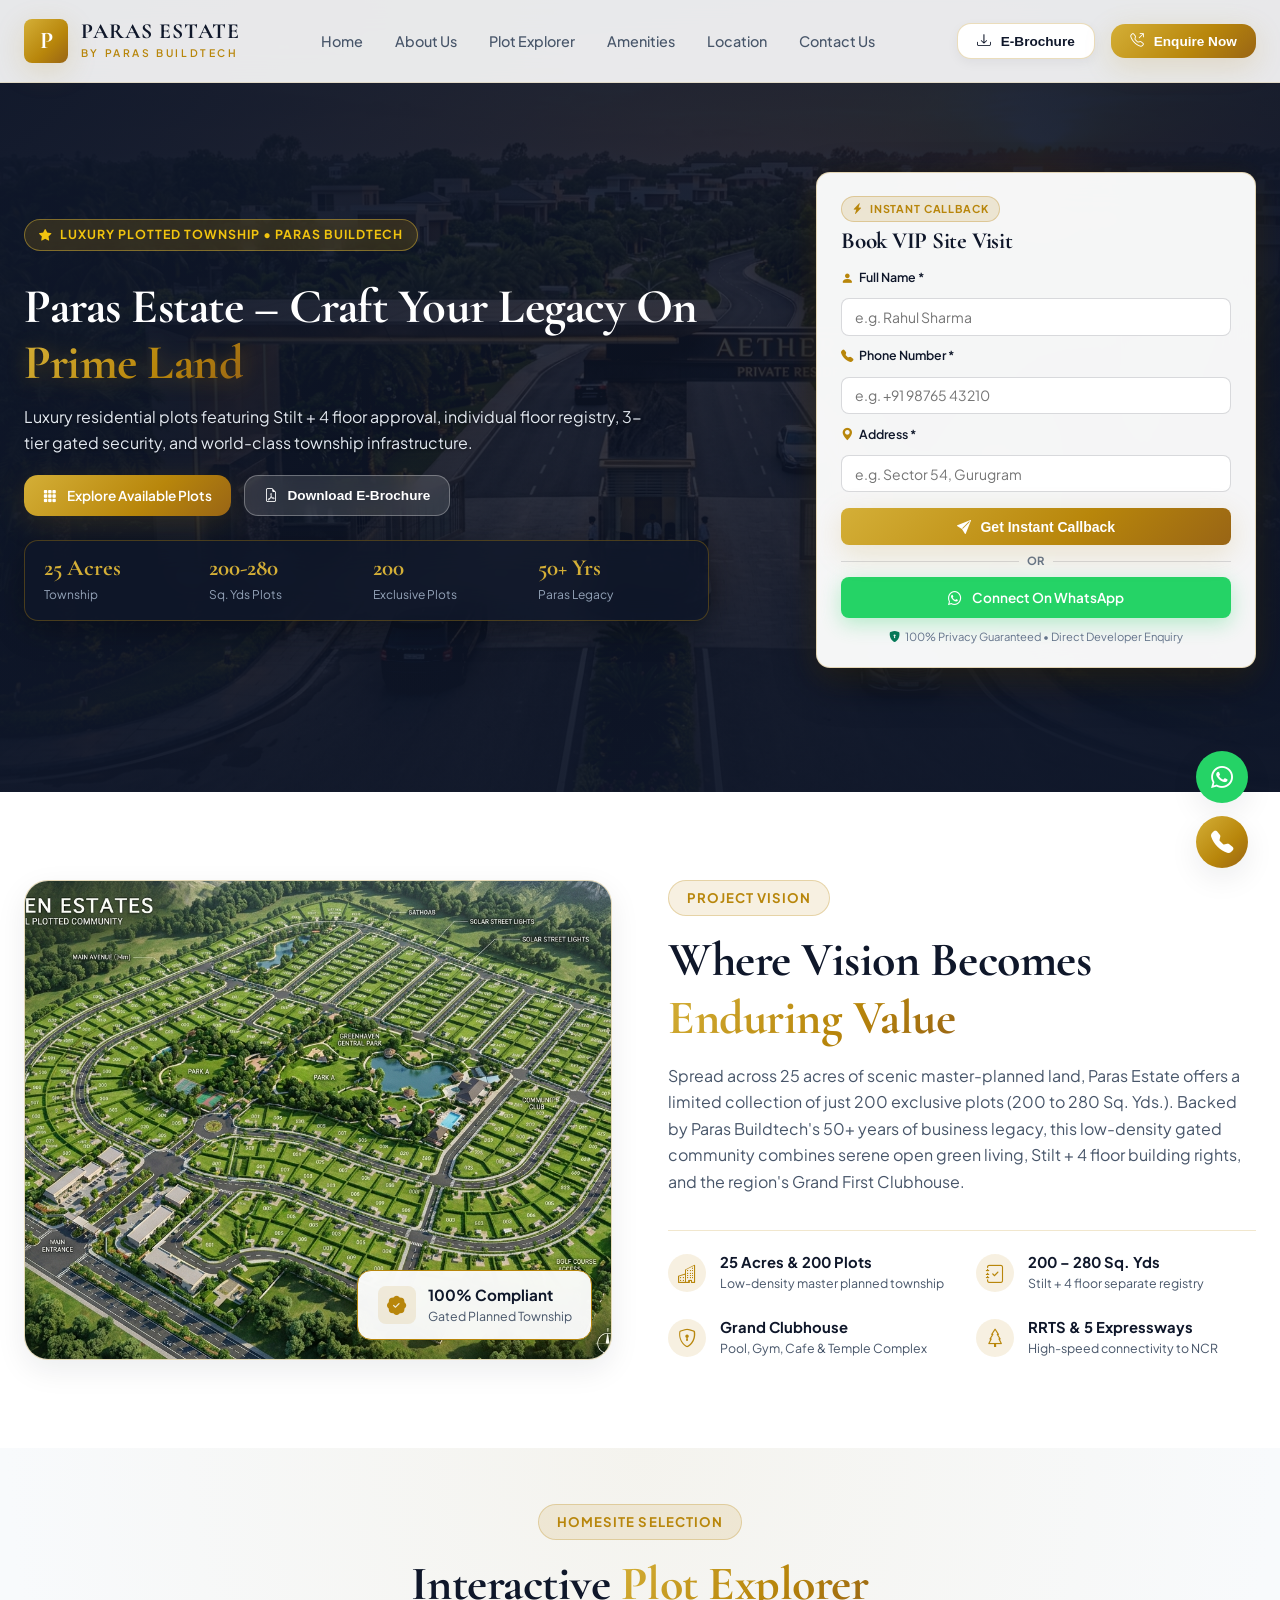
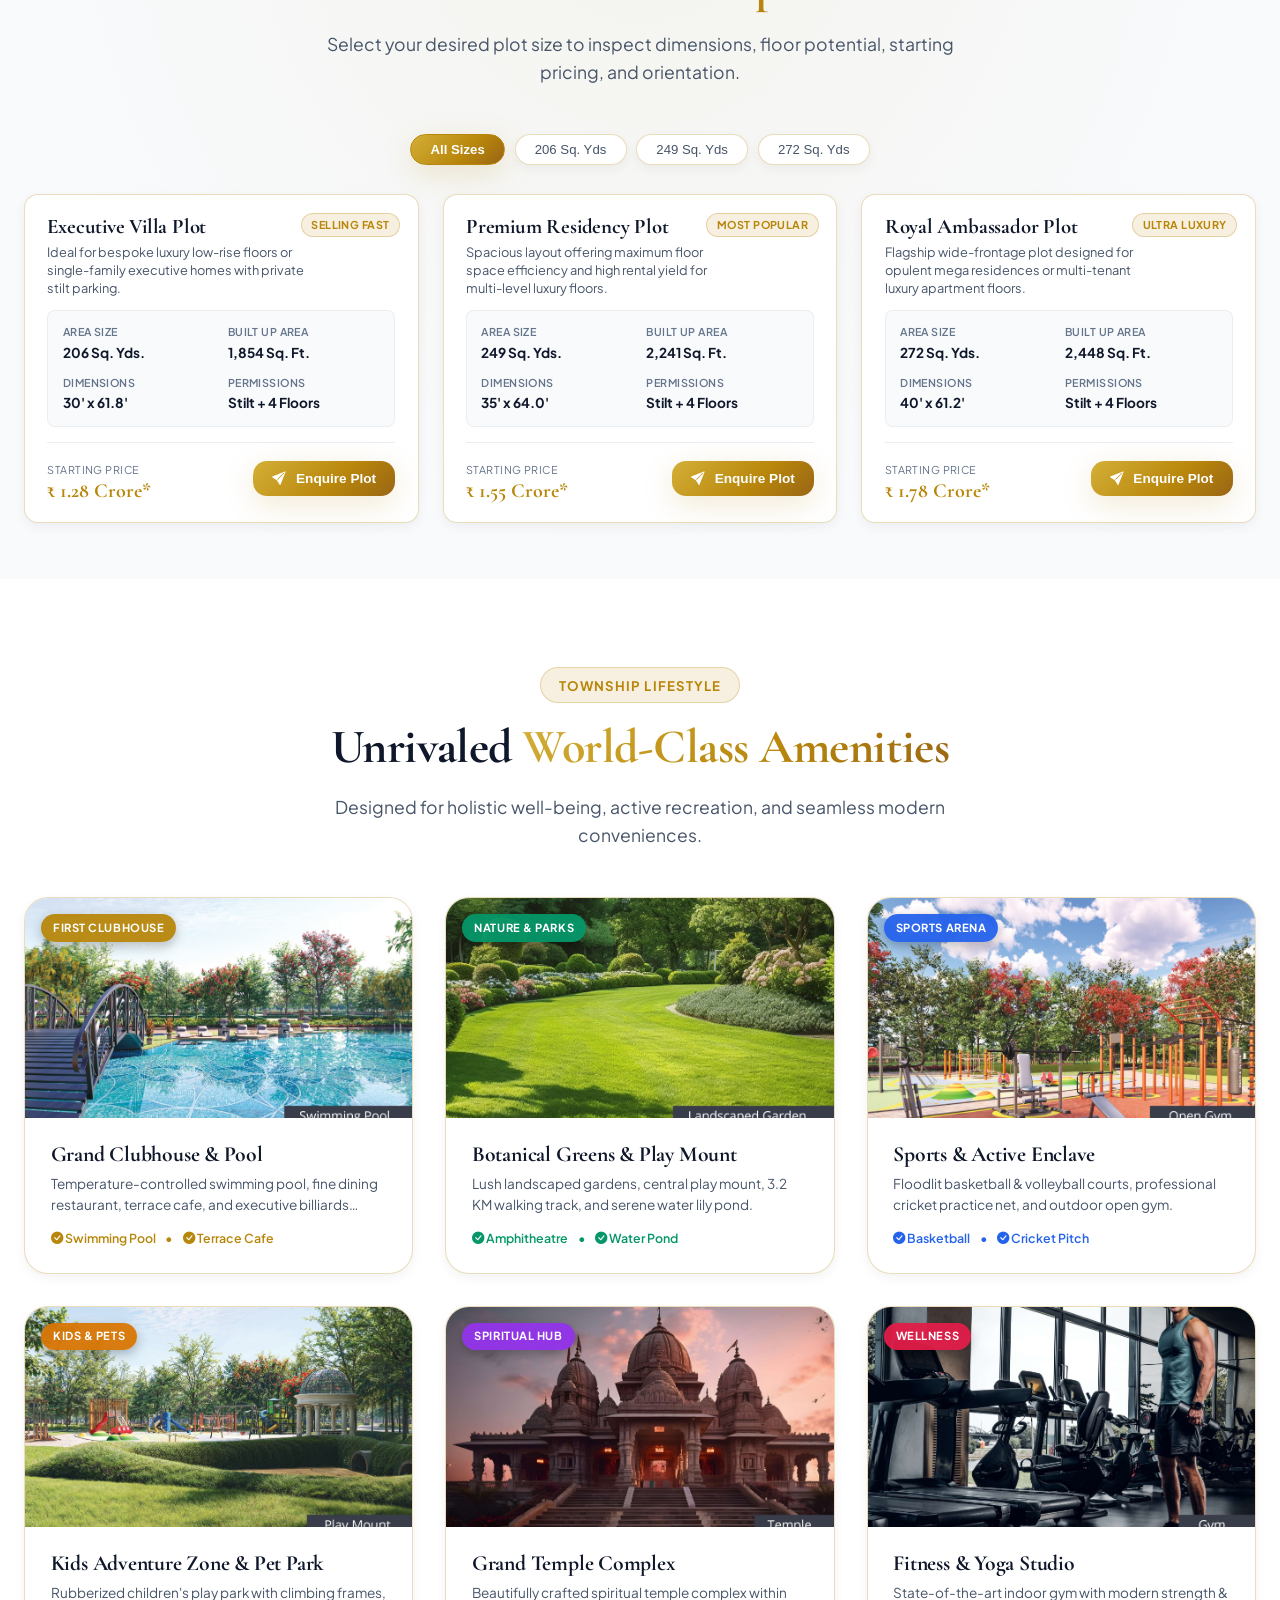
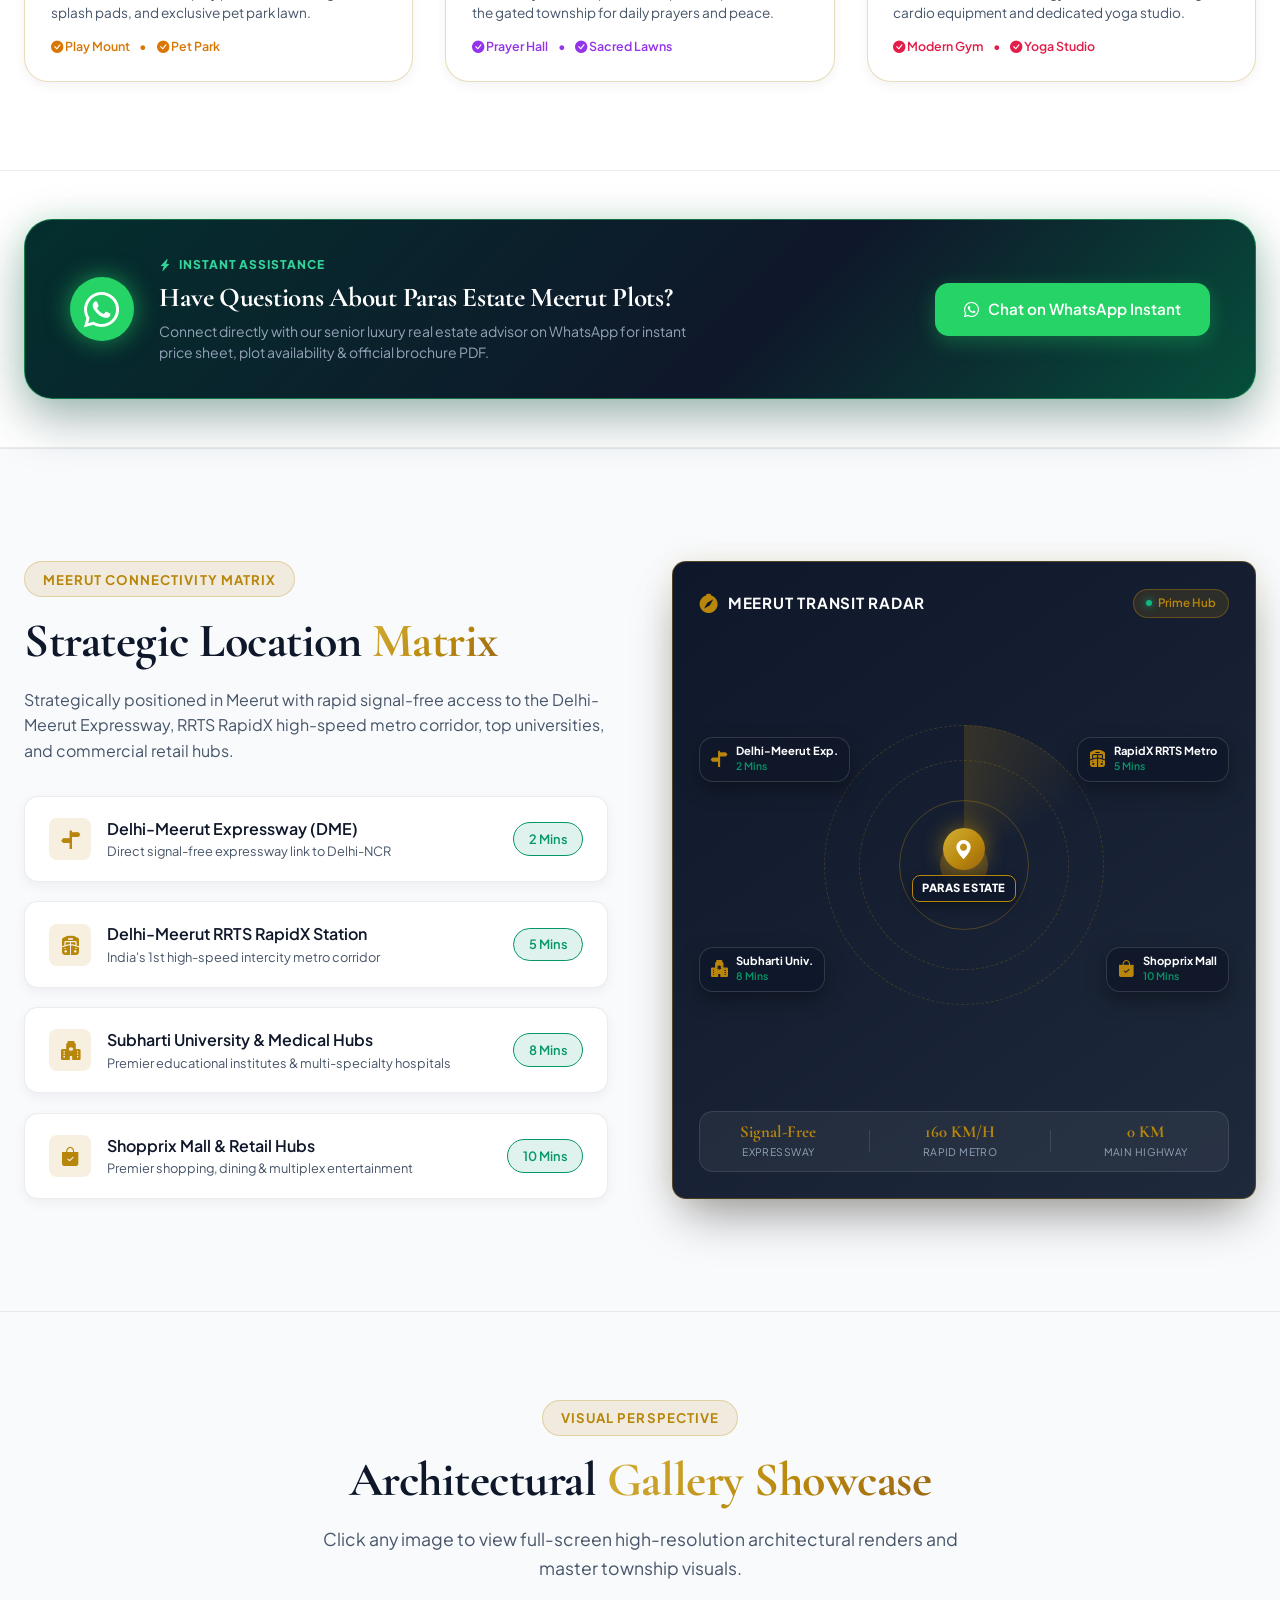
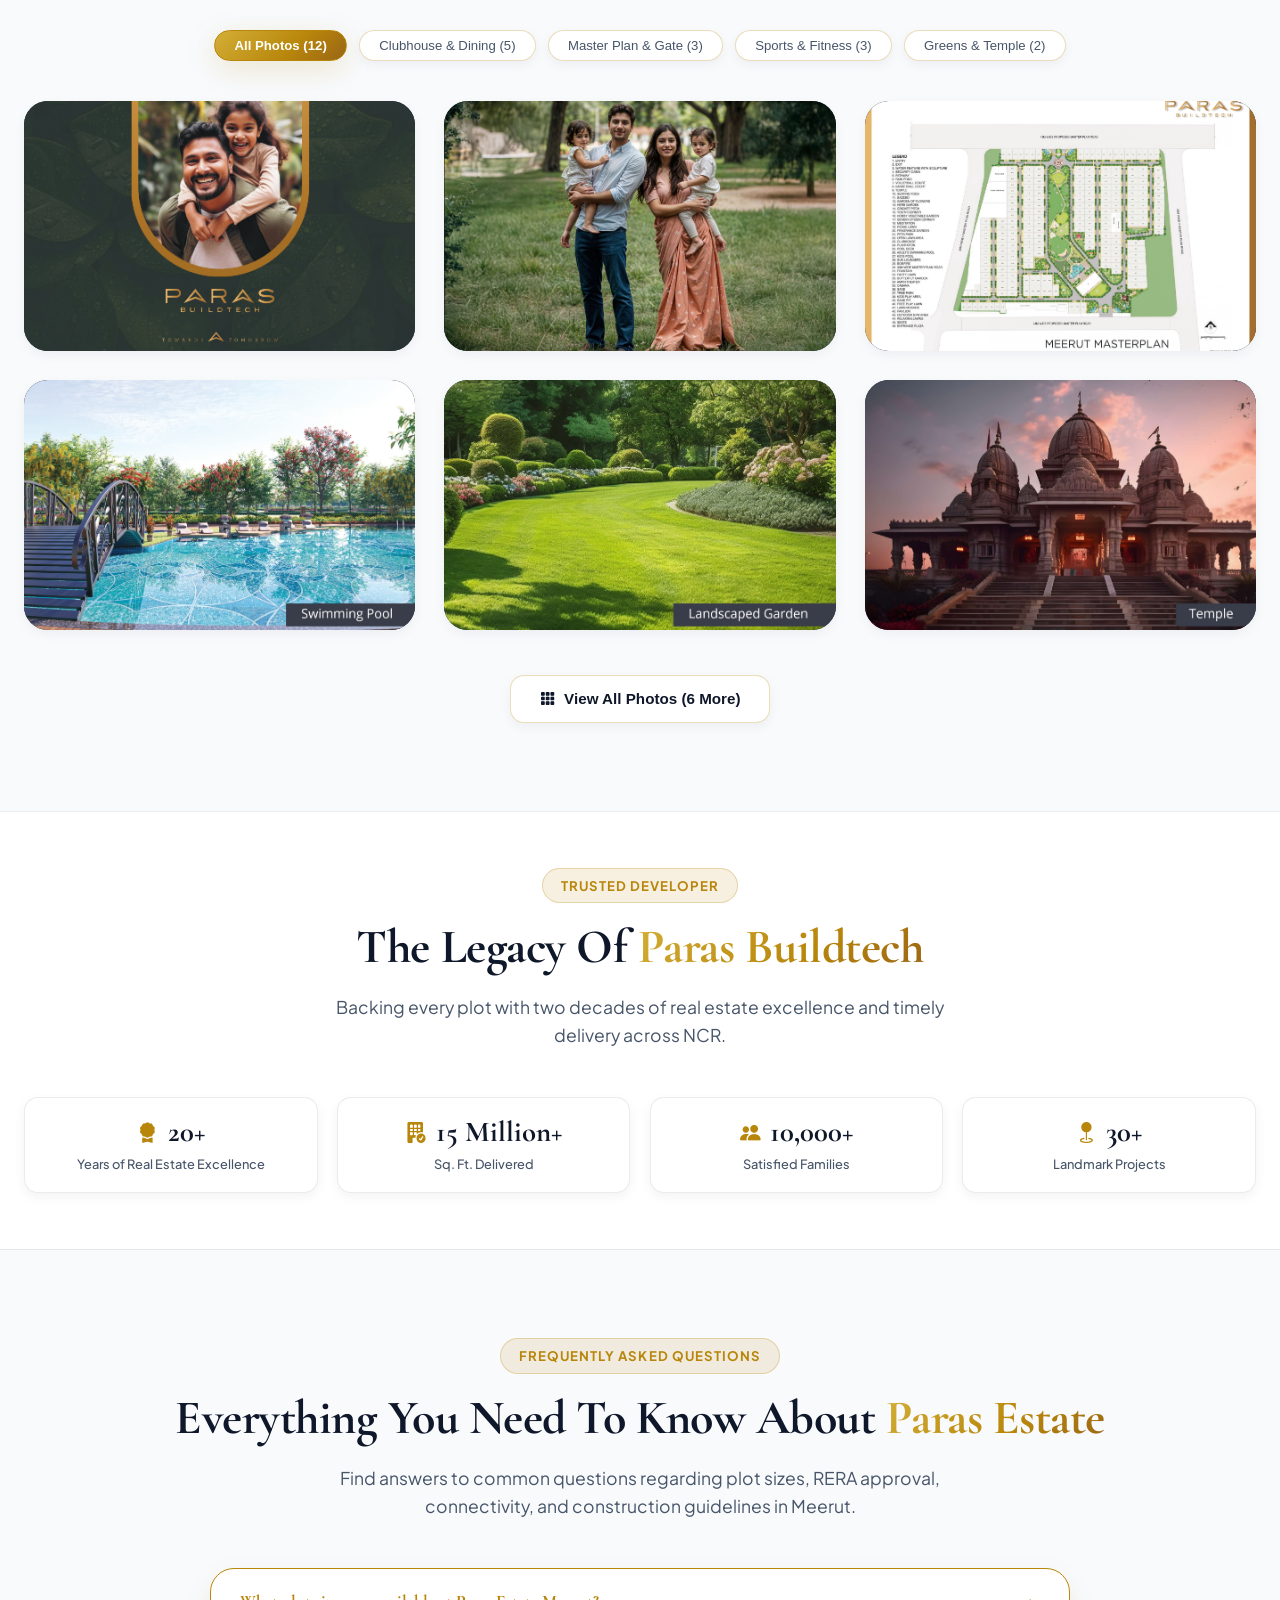
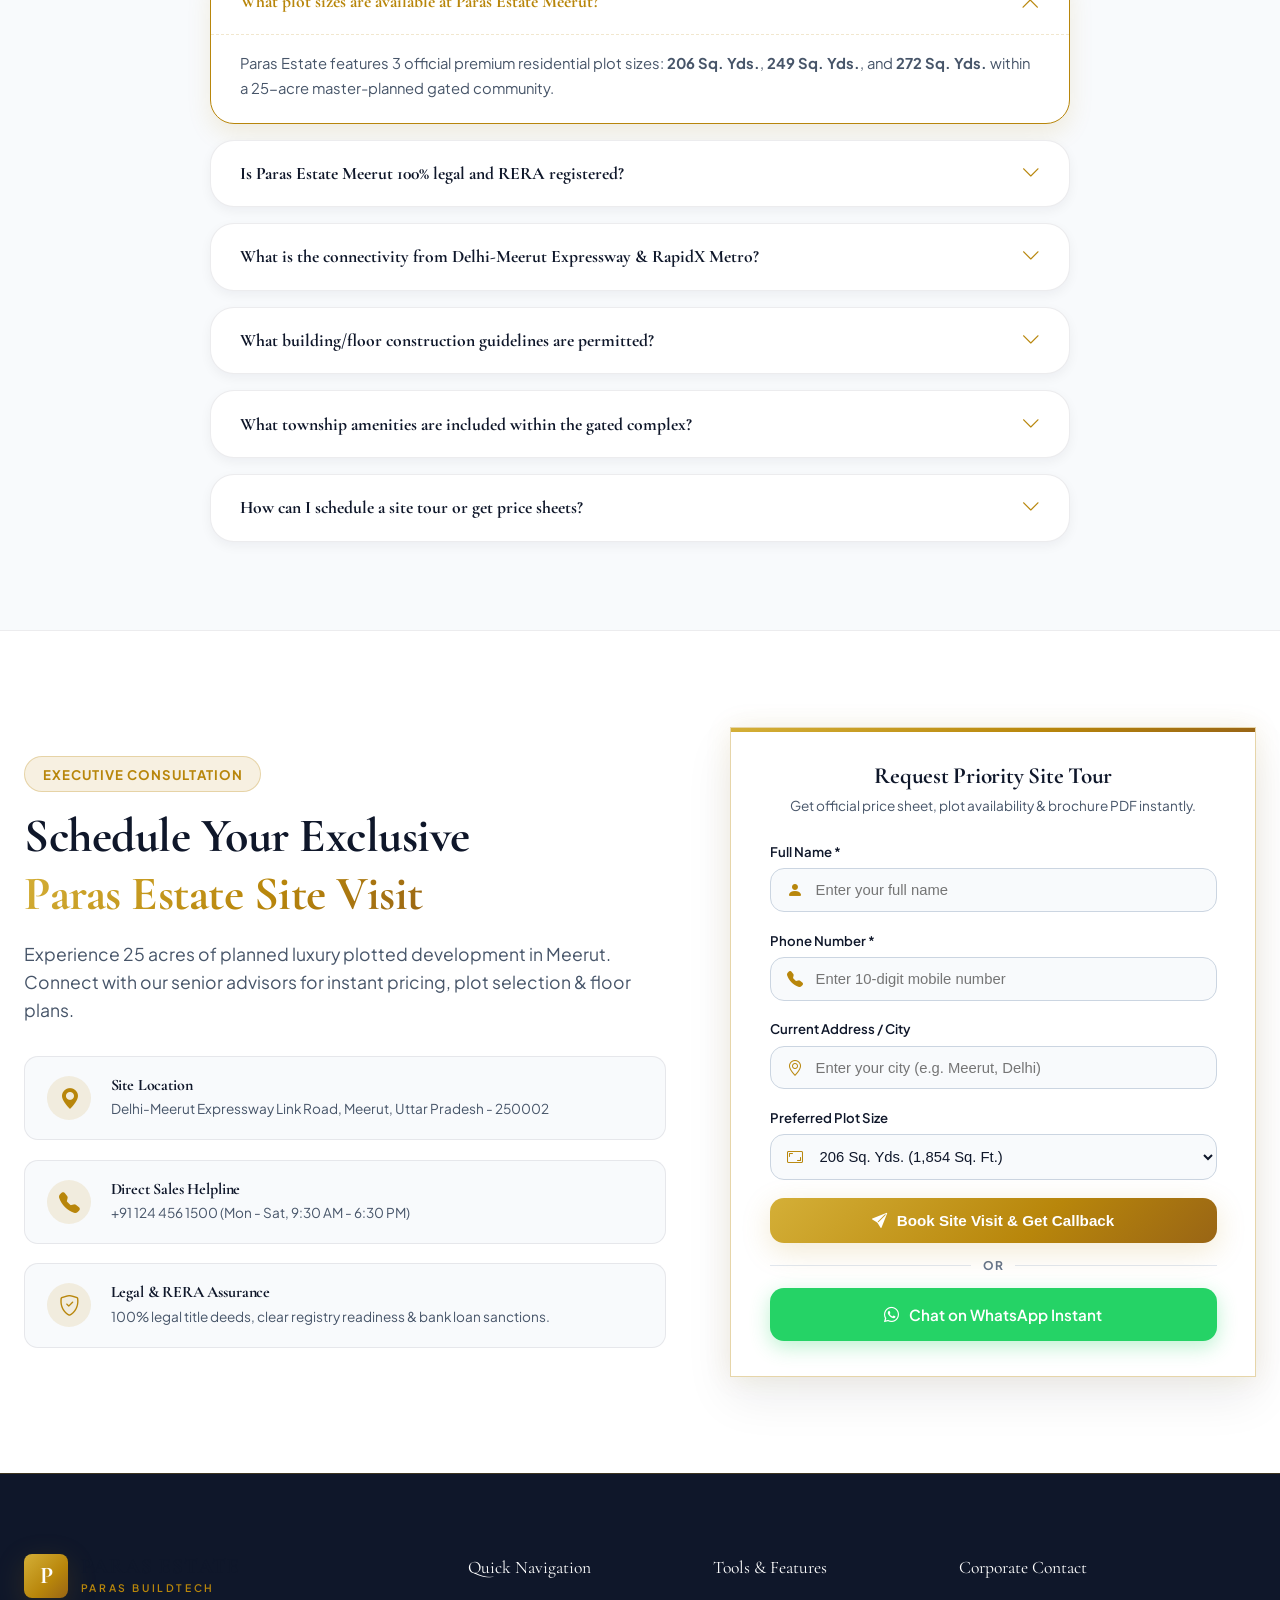
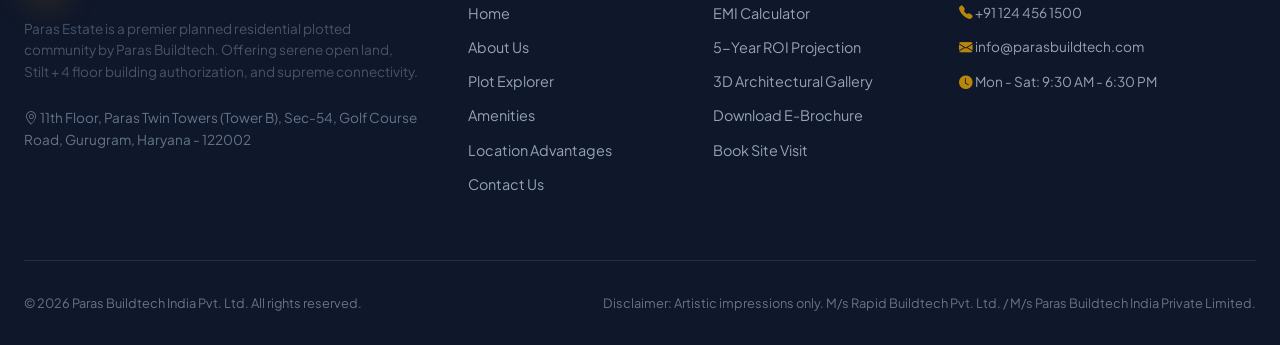
==== commit 4057ab43: "final index page" ====
--- a/index.html
+++ b/index.html
@@ -456,6 +456,35 @@
     </section>
 
     <!-- ==========================================================================
+         Mid-Page WhatsApp Instant Consultation CTA Banner
+         ========================================================================== -->
+    <section class="whatsapp-cta-section">
+        <div class="container">
+            <div class="whatsapp-cta-card">
+                <div class="whatsapp-cta-left">
+                    <div class="whatsapp-icon-pulse">
+                        <i class="bi bi-whatsapp"></i>
+                    </div>
+                    <div>
+                        <div class="whatsapp-cta-tag"><i class="bi bi-lightning-charge-fill"></i> INSTANT ASSISTANCE
+                        </div>
+                        <h3 class="whatsapp-cta-title">Have Questions About Paras Estate Meerut Plots?</h3>
+                        <p class="whatsapp-cta-desc">Connect directly with our senior luxury real estate advisor on
+                            WhatsApp for instant price sheet, plot availability & official brochure PDF.</p>
+                    </div>
+                </div>
+
+                <div class="whatsapp-cta-actions">
+                    <a href="https://wa.me/911244561500?text=Hi,%20I%20am%20interested%20in%20Paras%20Estate%20residential%20plots."
+                        target="_blank" class="btn btn-whatsapp btn-lg">
+                        <i class="bi bi-whatsapp"></i> Chat on WhatsApp Instant
+                    </a>
+                </div>
+            </div>
+        </div>
+    </section>
+
+    <!-- ==========================================================================
          Strategic Location Advantages
          ========================================================================== -->
     <section class="location" id="location">
@@ -746,7 +775,8 @@
             <!-- View All Gallery Button Action Bar -->
             <div class="text-center" id="galleryGridFooter" style="margin-top: 2.8rem;">
                 <button class="btn btn-outline btn-lg" id="btnToggleGallery">
-                    <i class="bi bi-grid-3x3-gap-fill"></i> View All Photos (<span id="galleryHiddenCount">6</span> More)
+                    <i class="bi bi-grid-3x3-gap-fill"></i> View All Photos (<span id="galleryHiddenCount">6</span>
+                    More)
                 </button>
             </div>
 
@@ -804,46 +834,49 @@
     </section>
 
     <!-- ==========================================================================
-         Developer Legacy Section
-         ========================================================================== -->
-    <section style="padding: 6rem 0; background: var(--bg-dark-surface); border-top: 1px solid var(--border-glass);">
+         Developer Legacy Section (Minimalist & Compact)
+         ========================================================================== -->
+    <section class="legacy-section" id="developer-legacy">
         <div class="container">
             <div class="text-center">
                 <span class="section-tag">TRUSTED DEVELOPER</span>
                 <h2 class="section-title">The Legacy Of <span class="gold-text">Paras Buildtech</span></h2>
-                <p class="section-subtitle">Backing every plot with two decades of real estate excellence, structural
-                    integrity, and timely delivery.</p>
-            </div>
-
-            <div
-                style="display: grid; grid-template-columns: repeat(auto-fit, minmax(200px, 1fr)); gap: 2rem; text-align: center; margin-top: 3rem;">
-                <div class="glass-card">
-                    <div
-                        style="font-family: var(--font-heading); font-size: 2.8rem; font-weight: 800; color: var(--primary-gold);">
-                        20+</div>
-                    <div style="font-size: 0.9rem; color: var(--text-secondary); margin-top: 0.3rem;">Years of Real
-                        Estate Excellence</div>
-                </div>
-                <div class="glass-card">
-                    <div
-                        style="font-family: var(--font-heading); font-size: 2.8rem; font-weight: 800; color: var(--primary-gold);">
-                        15 Million+</div>
-                    <div style="font-size: 0.9rem; color: var(--text-secondary); margin-top: 0.3rem;">Sq. Ft. Delivered
-                    </div>
-                </div>
-                <div class="glass-card">
-                    <div
-                        style="font-family: var(--font-heading); font-size: 2.8rem; font-weight: 800; color: var(--primary-gold);">
-                        10,000+</div>
-                    <div style="font-size: 0.9rem; color: var(--text-secondary); margin-top: 0.3rem;">Satisfied Families
-                    </div>
-                </div>
-                <div class="glass-card">
-                    <div
-                        style="font-family: var(--font-heading); font-size: 2.8rem; font-weight: 800; color: var(--primary-gold);">
-                        30+</div>
-                    <div style="font-size: 0.9rem; color: var(--text-secondary); margin-top: 0.3rem;">Landmark Projects
-                    </div>
+                <p class="section-subtitle">Backing every plot with two decades of real estate excellence and timely
+                    delivery across NCR.</p>
+            </div>
+
+            <!-- Compact Minimalist 4-Stat Strip -->
+            <div class="legacy-stats-grid">
+                <div class="legacy-stat-card">
+                    <div class="legacy-stat-header">
+                        <i class="bi bi-award-fill"></i>
+                        <span class="legacy-stat-val">20+</span>
+                    </div>
+                    <div class="legacy-stat-lbl">Years of Real Estate Excellence</div>
+                </div>
+
+                <div class="legacy-stat-card">
+                    <div class="legacy-stat-header">
+                        <i class="bi bi-building-fill-check"></i>
+                        <span class="legacy-stat-val">15 Million+</span>
+                    </div>
+                    <div class="legacy-stat-lbl">Sq. Ft. Delivered</div>
+                </div>
+
+                <div class="legacy-stat-card">
+                    <div class="legacy-stat-header">
+                        <i class="bi bi-people-fill"></i>
+                        <span class="legacy-stat-val">10,000+</span>
+                    </div>
+                    <div class="legacy-stat-lbl">Satisfied Families</div>
+                </div>
+
+                <div class="legacy-stat-card">
+                    <div class="legacy-stat-header">
+                        <i class="bi bi-geo-fill"></i>
+                        <span class="legacy-stat-val">30+</span>
+                    </div>
+                    <div class="legacy-stat-lbl">Landmark Projects</div>
                 </div>
             </div>
         </div>
@@ -943,6 +976,206 @@
     </div>
 
     <!-- ==========================================================================
+         Frequently Asked Questions (FAQ) Section
+         ========================================================================== -->
+    <section class="faq-section" id="faq">
+        <div class="container">
+            <div class="text-center">
+                <span class="section-tag">FREQUENTLY ASKED QUESTIONS</span>
+                <h2 class="section-title">Everything You Need To Know About <span class="gold-text">Paras Estate</span>
+                </h2>
+                <p class="section-subtitle">Find answers to common questions regarding plot sizes, RERA approval,
+                    connectivity, and construction guidelines in Meerut.</p>
+            </div>
+
+            <div class="faq-accordion-wrapper">
+                <!-- FAQ Item 1 -->
+                <div class="faq-item active">
+                    <button class="faq-question">
+                        <span>What plot sizes are available at Paras Estate Meerut?</span>
+                        <i class="bi bi-chevron-down faq-icon"></i>
+                    </button>
+                    <div class="faq-answer" style="display: block;">
+                        <p>Paras Estate features 3 official premium residential plot sizes: <strong>206 Sq.
+                                Yds.</strong>, <strong>249 Sq. Yds.</strong>, and <strong>272 Sq. Yds.</strong> within a
+                            25-acre master-planned gated community.</p>
+                    </div>
+                </div>
+
+                <!-- FAQ Item 2 -->
+                <div class="faq-item">
+                    <button class="faq-question">
+                        <span>Is Paras Estate Meerut 100% legal and RERA registered?</span>
+                        <i class="bi bi-chevron-down faq-icon"></i>
+                    </button>
+                    <div class="faq-answer">
+                        <p>Yes, Paras Estate is a 100% legal, RERA-approved township project by Paras Buildtech. It
+                            offers clear land titles, immediate registry readiness, and complete bank loan sanction
+                            approval from leading financial institutions.</p>
+                    </div>
+                </div>
+
+                <!-- FAQ Item 3 -->
+                <div class="faq-item">
+                    <button class="faq-question">
+                        <span>What is the connectivity from Delhi-Meerut Expressway & RapidX Metro?</span>
+                        <i class="bi bi-chevron-down faq-icon"></i>
+                    </button>
+                    <div class="faq-answer">
+                        <p>Paras Estate enjoys prime strategic positioning with rapid signal-free access to the
+                            Delhi-Meerut Expressway (approx. 5 minutes) and the Meerut RapidX RRTS Metro Station
+                            (approx. 8 minutes), reducing travel time to Delhi NCR significantly.</p>
+                    </div>
+                </div>
+
+                <!-- FAQ Item 4 -->
+                <div class="faq-item">
+                    <button class="faq-question">
+                        <span>What building/floor construction guidelines are permitted?</span>
+                        <i class="bi bi-chevron-down faq-icon"></i>
+                    </button>
+                    <div class="faq-answer">
+                        <p>The township has approved architectural permissions for <strong>Stilt + 4 Low-Rise floor
+                                construction</strong>, providing plot owners flexibility to construct luxury independent
+                            villas or multi-tenant floors.</p>
+                    </div>
+                </div>
+
+                <!-- FAQ Item 5 -->
+                <div class="faq-item">
+                    <button class="faq-question">
+                        <span>What township amenities are included within the gated complex?</span>
+                        <i class="bi bi-chevron-down faq-icon"></i>
+                    </button>
+                    <div class="faq-answer">
+                        <p>Amenities include a multi-level clubhouse, swimming pool, badminton & tennis courts, indoor
+                            gymnasium, grand temple complex, kids adventure park, 24/7 3-tier security, and wide 40ft
+                            internal tree-lined avenues.</p>
+                    </div>
+                </div>
+
+                <!-- FAQ Item 6 -->
+                <div class="faq-item">
+                    <button class="faq-question">
+                        <span>How can I schedule a site tour or get price sheets?</span>
+                        <i class="bi bi-chevron-down faq-icon"></i>
+                    </button>
+                    <div class="faq-answer">
+                        <p>You can click the <strong>Enquire Now</strong> button, click our instant WhatsApp link, or
+                            request a call back through our website. Our dedicated luxury real estate advisor will
+                            schedule a complimentary site visit and provide official pricing documentation.</p>
+                    </div>
+                </div>
+            </div>
+        </div>
+    </section>
+
+    <!-- ==========================================================================
+         Executive Site Tour & Consultation Section (Left Content, Right Form)
+         ========================================================================== -->
+    <section class="contact-consult-section" id="contact">
+        <div class="container">
+            <div class="contact-consult-grid">
+                
+                <!-- Left Side: Content & Contact Details -->
+                <div class="consult-left-col">
+                    <span class="section-tag">EXECUTIVE CONSULTATION</span>
+                    <h2 class="section-title">Schedule Your Exclusive <span class="gold-text">Paras Estate Site Visit</span></h2>
+                    <p class="section-subtitle" style="margin-bottom: 1.5rem;">Experience 25 acres of planned luxury plotted development in Meerut. Connect with our senior advisors for instant pricing, plot selection & floor plans.</p>
+
+                    <div class="consult-info-cards">
+                        <div class="consult-info-item">
+                            <div class="consult-info-icon"><i class="bi bi-geo-alt-fill"></i></div>
+                            <div>
+                                <h4>Site Location</h4>
+                                <p>Delhi-Meerut Expressway Link Road, Meerut, Uttar Pradesh - 250002</p>
+                            </div>
+                        </div>
+
+                        <div class="consult-info-item">
+                            <div class="consult-info-icon"><i class="bi bi-telephone-fill"></i></div>
+                            <div>
+                                <h4>Direct Sales Helpline</h4>
+                                <p>+91 124 456 1500 (Mon - Sat, 9:30 AM - 6:30 PM)</p>
+                            </div>
+                        </div>
+
+                        <div class="consult-info-item">
+                            <div class="consult-info-icon"><i class="bi bi-shield-check"></i></div>
+                            <div>
+                                <h4>Legal & RERA Assurance</h4>
+                                <p>100% legal title deeds, clear registry readiness & bank loan sanctions.</p>
+                            </div>
+                        </div>
+                    </div>
+                </div>
+
+                <!-- Right Side: Luxury Lead Form -->
+                <div class="consult-right-col">
+                    <div class="contact-form-card">
+                        <div class="form-header">
+                            <h3 class="form-title">Request Priority Site Tour</h3>
+                            <p class="form-sub">Get official price sheet, plot availability & brochure PDF instantly.</p>
+                        </div>
+
+                        <form id="bottomConsultForm" onsubmit="handleHeroFormSubmit(event)">
+                            <div class="form-group-custom">
+                                <label for="consultName">Full Name *</label>
+                                <div class="input-with-icon">
+                                    <i class="bi bi-person-fill"></i>
+                                    <input type="text" id="consultName" placeholder="Enter your full name" required>
+                                </div>
+                            </div>
+
+                            <div class="form-group-custom">
+                                <label for="consultPhone">Phone Number *</label>
+                                <div class="input-with-icon">
+                                    <i class="bi bi-telephone-fill"></i>
+                                    <input type="tel" id="consultPhone" placeholder="Enter 10-digit mobile number" required pattern="[0-9]{10}">
+                                </div>
+                            </div>
+
+                            <div class="form-group-custom">
+                                <label for="consultAddress">Current Address / City</label>
+                                <div class="input-with-icon">
+                                    <i class="bi bi-geo-alt"></i>
+                                    <input type="text" id="consultAddress" placeholder="Enter your city (e.g. Meerut, Delhi)">
+                                </div>
+                            </div>
+
+                            <div class="form-group-custom">
+                                <label for="consultSize">Preferred Plot Size</label>
+                                <div class="input-with-icon">
+                                    <i class="bi bi-aspect-ratio"></i>
+                                    <select id="consultSize">
+                                        <option value="206">206 Sq. Yds. (1,854 Sq. Ft.)</option>
+                                        <option value="249">249 Sq. Yds. (2,241 Sq. Ft.)</option>
+                                        <option value="272">272 Sq. Yds. (2,448 Sq. Ft.)</option>
+                                    </select>
+                                </div>
+                            </div>
+
+                            <button type="submit" class="btn btn-primary btn-block">
+                                <i class="bi bi-send-fill"></i> Book Site Visit & Get Callback
+                            </button>
+
+                            <div class="or-divider" style="margin: 0.8rem 0;">
+                                <span>OR</span>
+                            </div>
+
+                            <a href="https://wa.me/911244561500?text=Hi,%20I%20am%20interested%20in%20Paras%20Estate%20residential%20plots."
+                                target="_blank" class="btn btn-whatsapp btn-block">
+                                <i class="bi bi-whatsapp"></i> Chat on WhatsApp Instant
+                            </a>
+                        </form>
+                    </div>
+                </div>
+
+            </div>
+        </div>
+    </section>
+
+    <!-- ==========================================================================
          Footer
          ========================================================================== -->
     <footer class="footer">
--- a/styles.css
+++ b/styles.css
@@ -1071,6 +1071,119 @@
 }
 
 /* ==========================================================================
+   Mid-Page WhatsApp Instant Consultation CTA Banner
+   ========================================================================== */
+.whatsapp-cta-section {
+    padding: 3rem 0;
+    background: #ffffff;
+    border-top: 1px solid var(--border-glass);
+    border-bottom: 1px solid var(--border-glass);
+}
+
+.whatsapp-cta-card {
+    background: linear-gradient(135deg, #042f2e 0%, #0f172a 60%, #064e3b 100%);
+    border: 1px solid rgba(37, 211, 102, 0.45);
+    border-radius: 28px;
+    padding: 2.2rem 2.8rem;
+    display: flex;
+    align-items: center;
+    justify-content: space-between;
+    box-shadow: 0 20px 50px rgba(4, 47, 46, 0.35), 0 0 30px rgba(37, 211, 102, 0.15);
+    position: relative;
+    overflow: hidden;
+    gap: 2rem;
+}
+
+.whatsapp-cta-left {
+    display: flex;
+    align-items: center;
+    gap: 1.6rem;
+    max-width: 620px;
+    flex-grow: 1;
+}
+
+.whatsapp-icon-pulse {
+    width: 64px;
+    height: 64px;
+    border-radius: 50%;
+    background: #25d366;
+    color: #ffffff;
+    display: flex;
+    align-items: center;
+    justify-content: center;
+    font-size: 2.2rem;
+    flex-shrink: 0;
+    box-shadow: 0 0 25px rgba(37, 211, 102, 0.6);
+    animation: waPulse 2s infinite;
+}
+
+@keyframes waPulse {
+    0% {
+        box-shadow: 0 0 0 0 rgba(37, 211, 102, 0.7);
+    }
+
+    70% {
+        box-shadow: 0 0 0 15px rgba(37, 211, 102, 0);
+    }
+
+    100% {
+        box-shadow: 0 0 0 0 rgba(37, 211, 102, 0);
+    }
+}
+
+.whatsapp-cta-tag {
+    color: #34d399;
+    font-size: 0.75rem;
+    font-weight: 800;
+    letter-spacing: 0.08em;
+    margin-bottom: 0.4rem;
+    display: flex;
+    align-items: center;
+    gap: 0.4rem;
+}
+
+.whatsapp-cta-title {
+    color: #ffffff;
+    font-family: var(--font-heading);
+    font-size: 1.7rem;
+    font-weight: 700;
+    line-height: 1.25;
+    margin-bottom: 0.4rem;
+}
+
+.whatsapp-cta-desc {
+    color: #94a3b8;
+    font-size: 0.875rem;
+    line-height: 1.5;
+}
+
+.whatsapp-cta-actions {
+    display: flex;
+    align-items: center;
+    gap: 1rem;
+    margin-left: auto;
+    justify-content: flex-end;
+    flex-shrink: 0;
+}
+
+@media (max-width: 992px) {
+    .whatsapp-cta-card {
+        flex-direction: column;
+        align-items: flex-start;
+        padding: 2rem;
+    }
+
+    .whatsapp-cta-actions {
+        width: 100%;
+    }
+
+    .whatsapp-cta-actions .btn {
+        flex: 1;
+        justify-content: center;
+    }
+}
+
+/* ==========================================================================
    Location & Strategic Matrix
    ========================================================================== */
 .location {
@@ -1681,8 +1794,15 @@
 }
 
 @keyframes fadeInSlide {
-    from { opacity: 0; transform: translateY(15px); }
-    to { opacity: 1; transform: translateY(0); }
+    from {
+        opacity: 0;
+        transform: translateY(15px);
+    }
+
+    to {
+        opacity: 1;
+        transform: translateY(0);
+    }
 }
 
 .carousel-toolbar {
@@ -2000,11 +2120,346 @@
     flex-shrink: 0;
 }
 
-.lightbox-thumb:hover,
-.lightbox-thumb.active {
-    opacity: 1;
+/* ==========================================================================
+   Developer Legacy & Corporate Excellence Section
+   ========================================================================== */
+/* Minimalist Developer Legacy Section */
+.legacy-section {
+    padding: 3.5rem 0;
+    background: #ffffff;
+    border-top: 1px solid var(--border-glass);
+}
+
+.legacy-stats-grid {
+    display: grid;
+    grid-template-columns: repeat(4, 1fr);
+    gap: 1.2rem;
+    margin-top: 2rem;
+}
+
+.legacy-stat-card {
+    background: #ffffff;
+    border: 1px solid var(--border-glass);
+    border-radius: var(--radius-md);
+    padding: 1.1rem 1.2rem;
+    text-align: center;
+    box-shadow: var(--shadow-sm);
+    transition: var(--transition-fast);
+}
+
+.legacy-stat-card:hover {
     border-color: var(--primary-gold);
     transform: translateY(-3px);
+    box-shadow: 0 10px 25px rgba(184, 134, 11, 0.12);
+}
+
+.legacy-stat-header {
+    display: flex;
+    align-items: center;
+    justify-content: center;
+    gap: 0.6rem;
+    margin-bottom: 0.3rem;
+}
+
+.legacy-stat-header i {
+    color: var(--primary-gold);
+    font-size: 1.3rem;
+}
+
+.legacy-stat-val {
+    font-family: var(--font-heading);
+    font-size: 1.8rem;
+    font-weight: 800;
+    color: var(--text-primary);
+    line-height: 1;
+}
+
+.legacy-stat-lbl {
+    font-size: 0.8rem;
+    color: var(--text-secondary);
+    font-weight: 500;
+}
+
+@media (max-width: 992px) {
+    .legacy-stats-grid {
+        grid-template-columns: repeat(2, 1fr);
+    }
+}
+
+@media (max-width: 576px) {
+    .legacy-stats-grid {
+        grid-template-columns: 1fr;
+    }
+}
+
+/* ==========================================================================
+   Frequently Asked Questions (FAQ) Section
+   ========================================================================== */
+.faq-section {
+    padding: 5.5rem 0;
+    background: #f8fafc;
+    border-top: 1px solid var(--border-glass);
+}
+
+.faq-accordion-wrapper {
+    max-width: 860px;
+    margin: 3rem auto 0 auto;
+    display: flex;
+    flex-direction: column;
+    gap: 1rem;
+}
+
+.faq-item {
+    background: #ffffff;
+    border: 1px solid var(--border-glass);
+    border-radius: var(--radius-lg);
+    overflow: hidden;
+    box-shadow: var(--shadow-sm);
+    transition: border-color 0.3s ease, box-shadow 0.3s ease;
+}
+
+.faq-item:hover,
+.faq-item.active {
+    border-color: var(--primary-gold);
+    box-shadow: 0 10px 25px rgba(184, 134, 11, 0.12);
+}
+
+.faq-question {
+    width: 100%;
+    background: transparent;
+    border: none;
+    padding: 1.3rem 1.8rem;
+    display: flex;
+    align-items: center;
+    justify-content: space-between;
+    text-align: left;
+    font-family: var(--font-heading);
+    font-size: 1.1rem;
+    font-weight: 700;
+    color: var(--text-primary);
+    cursor: pointer;
+    gap: 1rem;
+    transition: color 0.3s ease;
+}
+
+.faq-item.active .faq-question {
+    color: var(--primary-gold);
+}
+
+.faq-icon {
+    font-size: 1.2rem;
+    color: var(--primary-gold);
+    transition: transform 0.35s ease;
+}
+
+.faq-item.active .faq-icon {
+    transform: rotate(180deg);
+}
+
+.faq-answer {
+    padding: 0 1.8rem 1.4rem 1.8rem;
+    display: none;
+    font-size: 0.925rem;
+    color: var(--text-secondary);
+    line-height: 1.65;
+    border-top: 1px dashed rgba(184, 134, 11, 0.2);
+    padding-top: 1rem;
+}
+
+/* ==========================================================================
+   Executive Site Tour & Consultation Section (After FAQ)
+   ========================================================================== */
+.contact-consult-section {
+    padding: 6rem 0;
+    background: #ffffff;
+    border-top: 1px solid var(--border-glass);
+}
+
+.contact-consult-grid {
+    display: grid;
+    grid-template-columns: 1.1fr 0.9fr;
+    gap: 4rem;
+    align-items: center;
+}
+
+.consult-left-col {
+    width: 100%;
+}
+
+.consult-info-cards {
+    display: flex;
+    flex-direction: column;
+    gap: 1.2rem;
+    margin-top: 2rem;
+}
+
+.consult-info-item {
+    display: flex;
+    align-items: flex-start;
+    gap: 1.2rem;
+    background: #f8fafc;
+    border: 1px solid var(--border-glass);
+    border-radius: var(--radius-md);
+    padding: 1.2rem 1.4rem;
+    transition: var(--transition-fast);
+}
+
+.consult-info-item:hover {
+    border-color: var(--primary-gold);
+    background: #ffffff;
+    box-shadow: var(--shadow-sm);
+    transform: translateX(5px);
+}
+
+.consult-info-icon {
+    width: 44px;
+    height: 44px;
+    border-radius: 50%;
+    background: rgba(184, 134, 11, 0.12);
+    color: var(--primary-gold);
+    display: flex;
+    align-items: center;
+    justify-content: center;
+    font-size: 1.3rem;
+    flex-shrink: 0;
+}
+
+.consult-info-item h4 {
+    font-size: 1rem;
+    font-weight: 700;
+    color: var(--text-primary);
+    margin-bottom: 0.25rem;
+}
+
+.consult-info-item p {
+    font-size: 0.85rem;
+    color: var(--text-secondary);
+    line-height: 1.45;
+}
+
+.consult-right-col {
+    width: 100%;
+}
+
+/* Right Side Lead Form Card Styles */
+.contact-form-card {
+    background: #ffffff;
+    border: 1px solid rgba(184, 134, 11, 0.35);
+    border-radius: var(--radius-xl);
+    padding: 2.2rem 2.4rem;
+    box-shadow: 0 20px 45px rgba(15, 23, 42, 0.08), 0 0 25px rgba(184, 134, 11, 0.1);
+    position: relative;
+    overflow: hidden;
+}
+
+.contact-form-card::before {
+    content: '';
+    position: absolute;
+    top: 0;
+    left: 0;
+    right: 0;
+    height: 4px;
+    background: var(--gold-gradient);
+}
+
+.form-header {
+    text-align: center;
+    margin-bottom: 1.6rem;
+}
+
+.form-title {
+    font-family: var(--font-heading);
+    font-size: 1.45rem;
+    font-weight: 700;
+    color: var(--text-primary);
+    margin-bottom: 0.35rem;
+}
+
+.form-sub {
+    font-size: 0.85rem;
+    color: var(--text-secondary);
+    line-height: 1.4;
+}
+
+.form-group-custom {
+    display: flex;
+    flex-direction: column;
+    gap: 0.4rem;
+    margin-bottom: 1.1rem;
+}
+
+.form-group-custom label {
+    font-size: 0.825rem;
+    font-weight: 600;
+    color: var(--text-primary);
+}
+
+.input-with-icon {
+    position: relative;
+    display: flex;
+    align-items: center;
+}
+
+.input-with-icon i {
+    position: absolute;
+    left: 1.1rem;
+    color: var(--primary-gold);
+    font-size: 1rem;
+    pointer-events: none;
+}
+
+.input-with-icon input,
+.input-with-icon select {
+    width: 100%;
+    padding: 0.8rem 1rem 0.8rem 2.8rem;
+    background: #f8fafc;
+    border: 1px solid #cbd5e1;
+    border-radius: var(--radius-md);
+    font-size: 0.925rem;
+    color: var(--text-primary);
+    outline: none;
+    transition: var(--transition-fast);
+}
+
+.input-with-icon input:focus,
+.input-with-icon select:focus {
+    border-color: var(--primary-gold);
+    background: #ffffff;
+    box-shadow: 0 0 0 3px rgba(184, 134, 11, 0.15);
+}
+
+.or-divider {
+    display: flex;
+    align-items: center;
+    text-align: center;
+    color: var(--text-muted);
+    font-size: 0.75rem;
+    font-weight: 700;
+    margin: 1rem 0;
+}
+
+.or-divider::before,
+.or-divider::after {
+    content: '';
+    flex: 1;
+    border-bottom: 1px solid #e2e8f0;
+}
+
+.or-divider span {
+    padding: 0 0.75rem;
+    letter-spacing: 0.05em;
+}
+
+.btn-block {
+    width: 100%;
+    justify-content: center;
+}
+
+@media (max-width: 992px) {
+    .contact-consult-grid {
+        grid-template-columns: 1fr;
+        gap: 2.5rem;
+    }
 }
 
 /* ==========================================================================
@@ -2121,7 +2576,7 @@
 .floating-actions {
     position: fixed;
     bottom: 2rem;
-    left: 2rem;
+    right: 2rem;
     z-index: 999;
     display: flex;
     flex-direction: column;
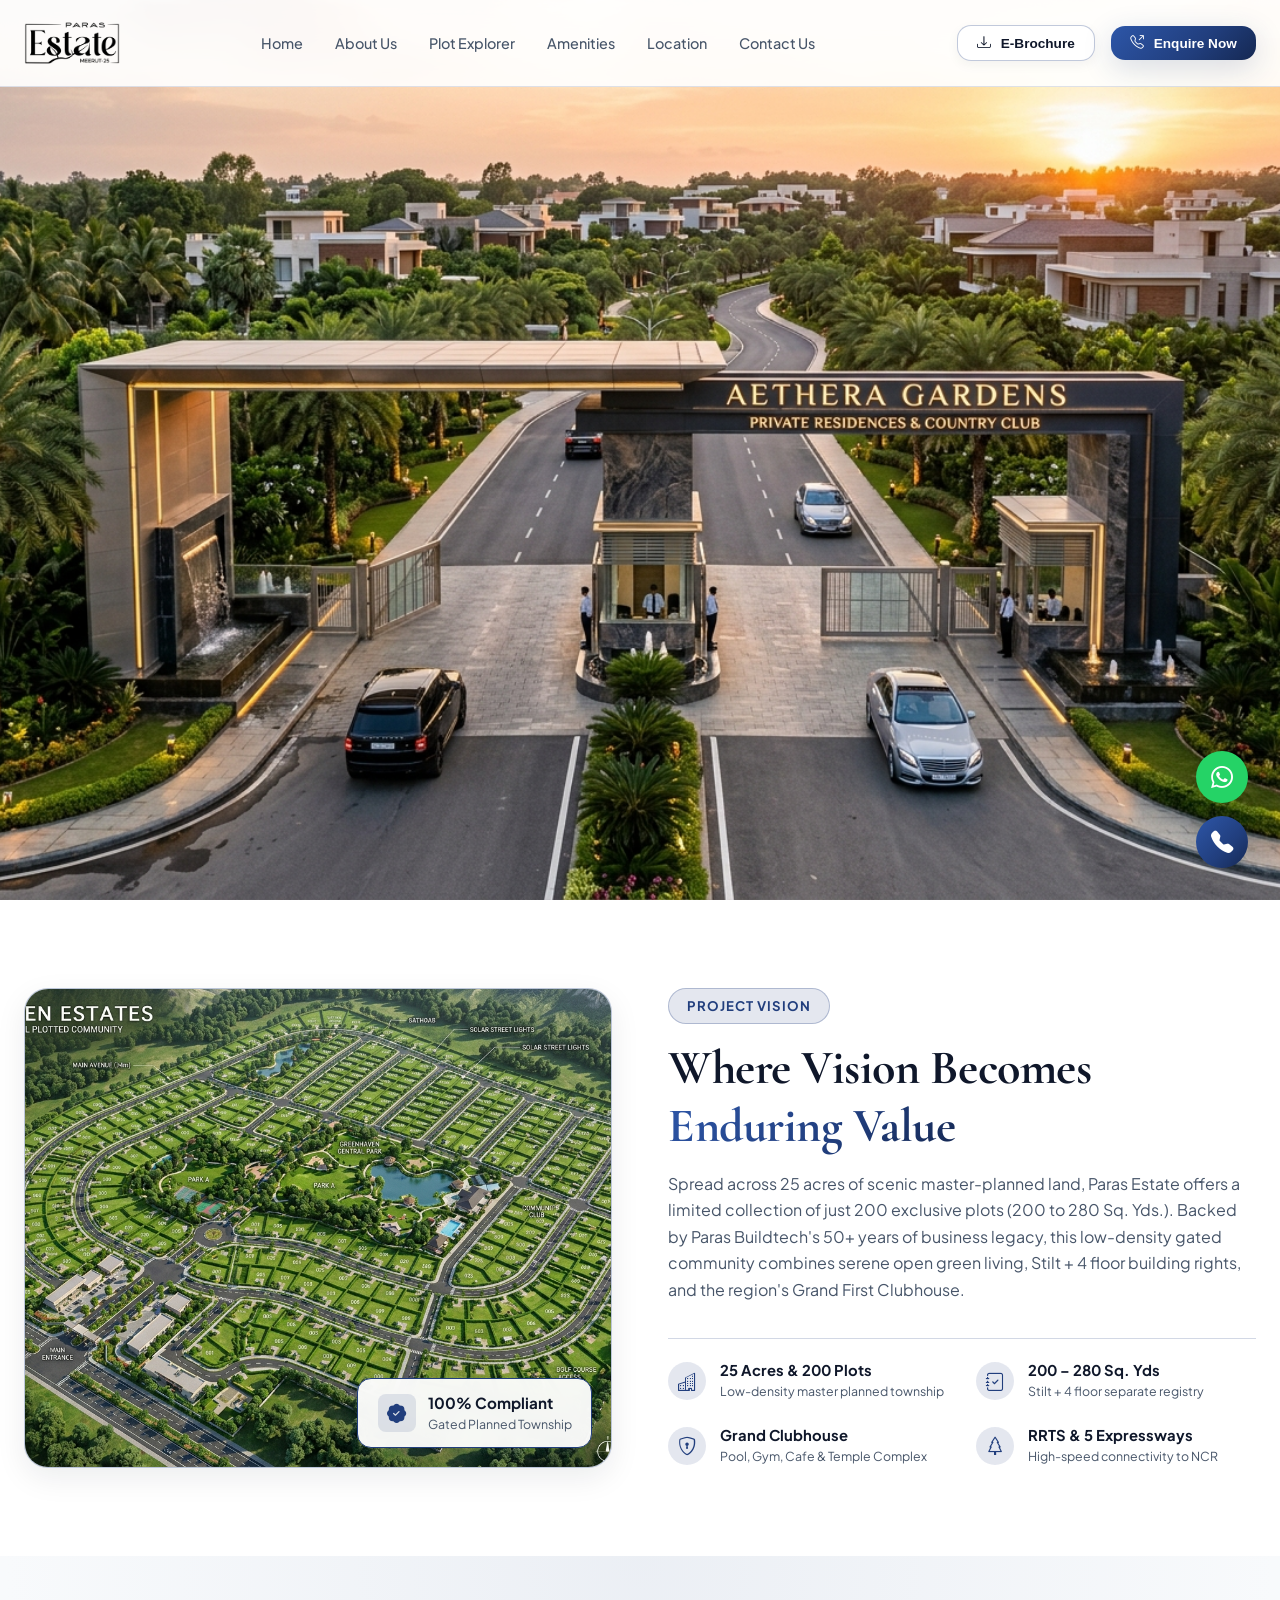
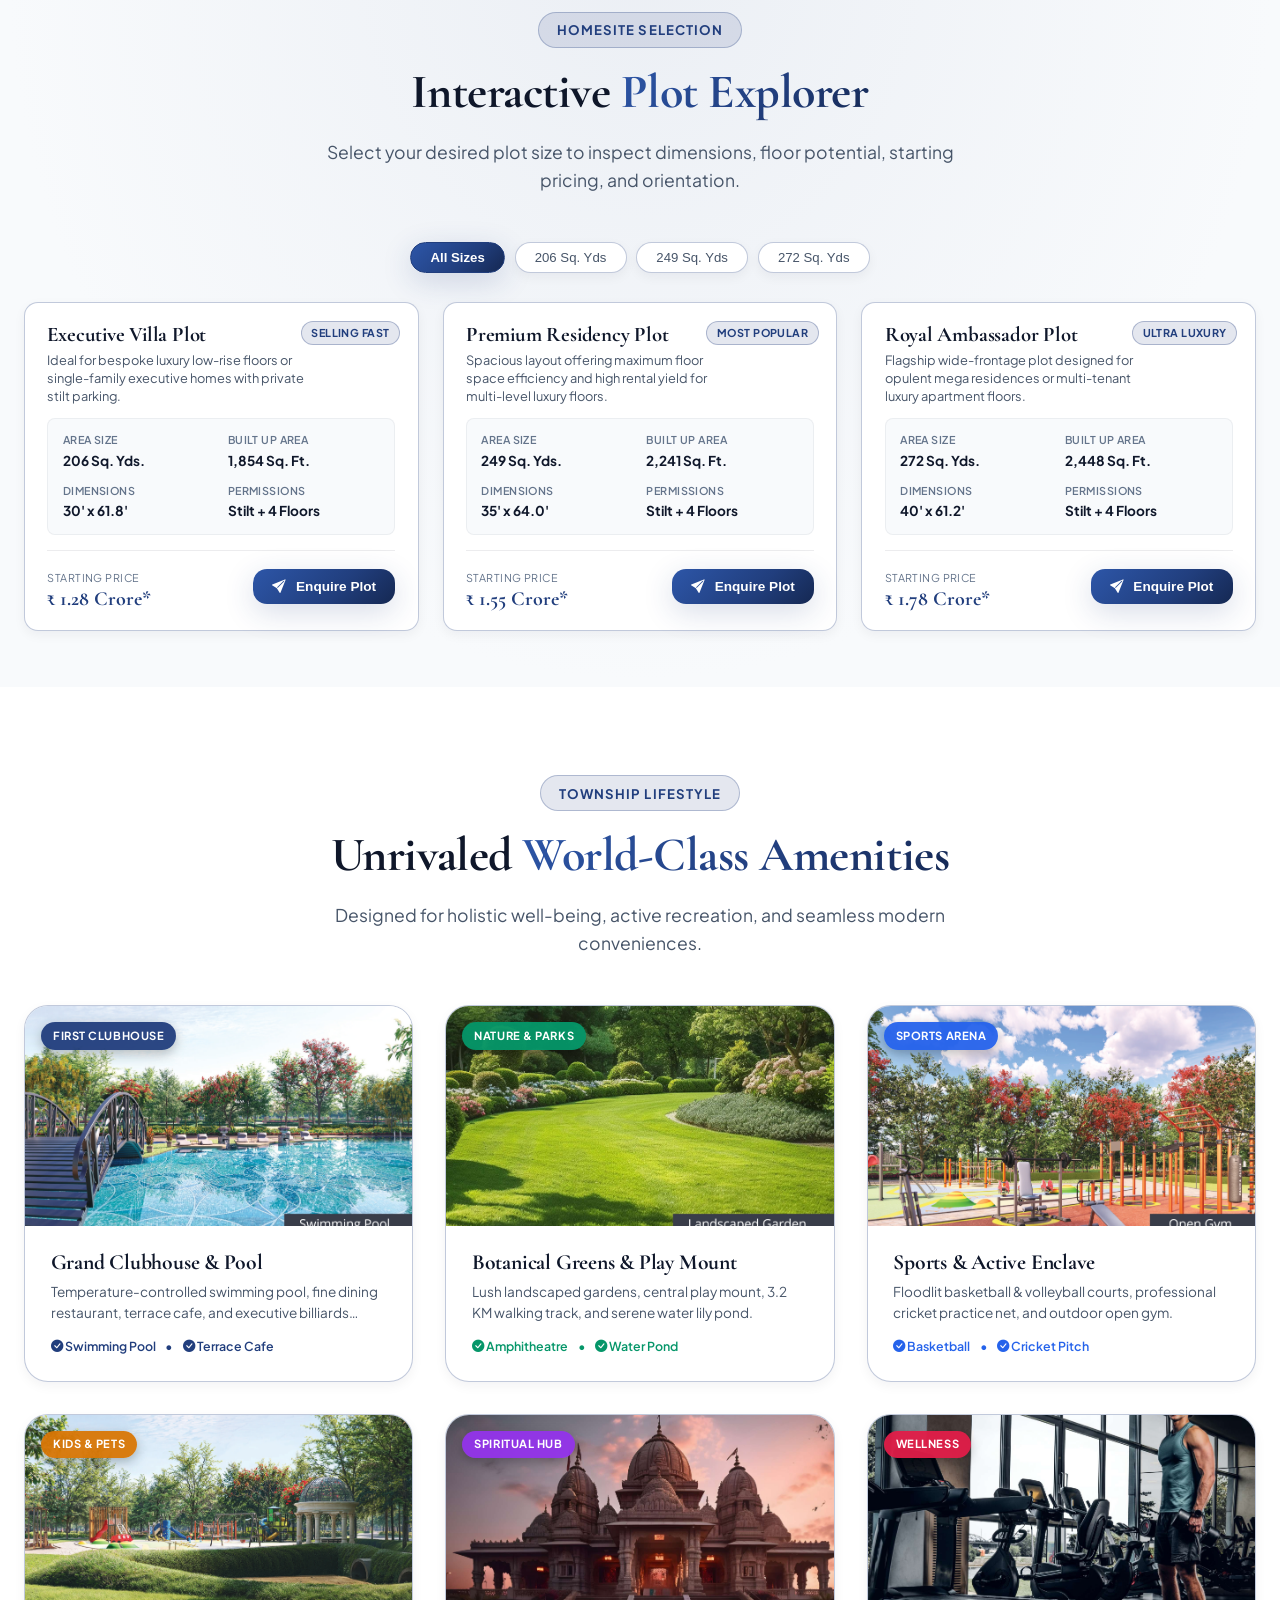
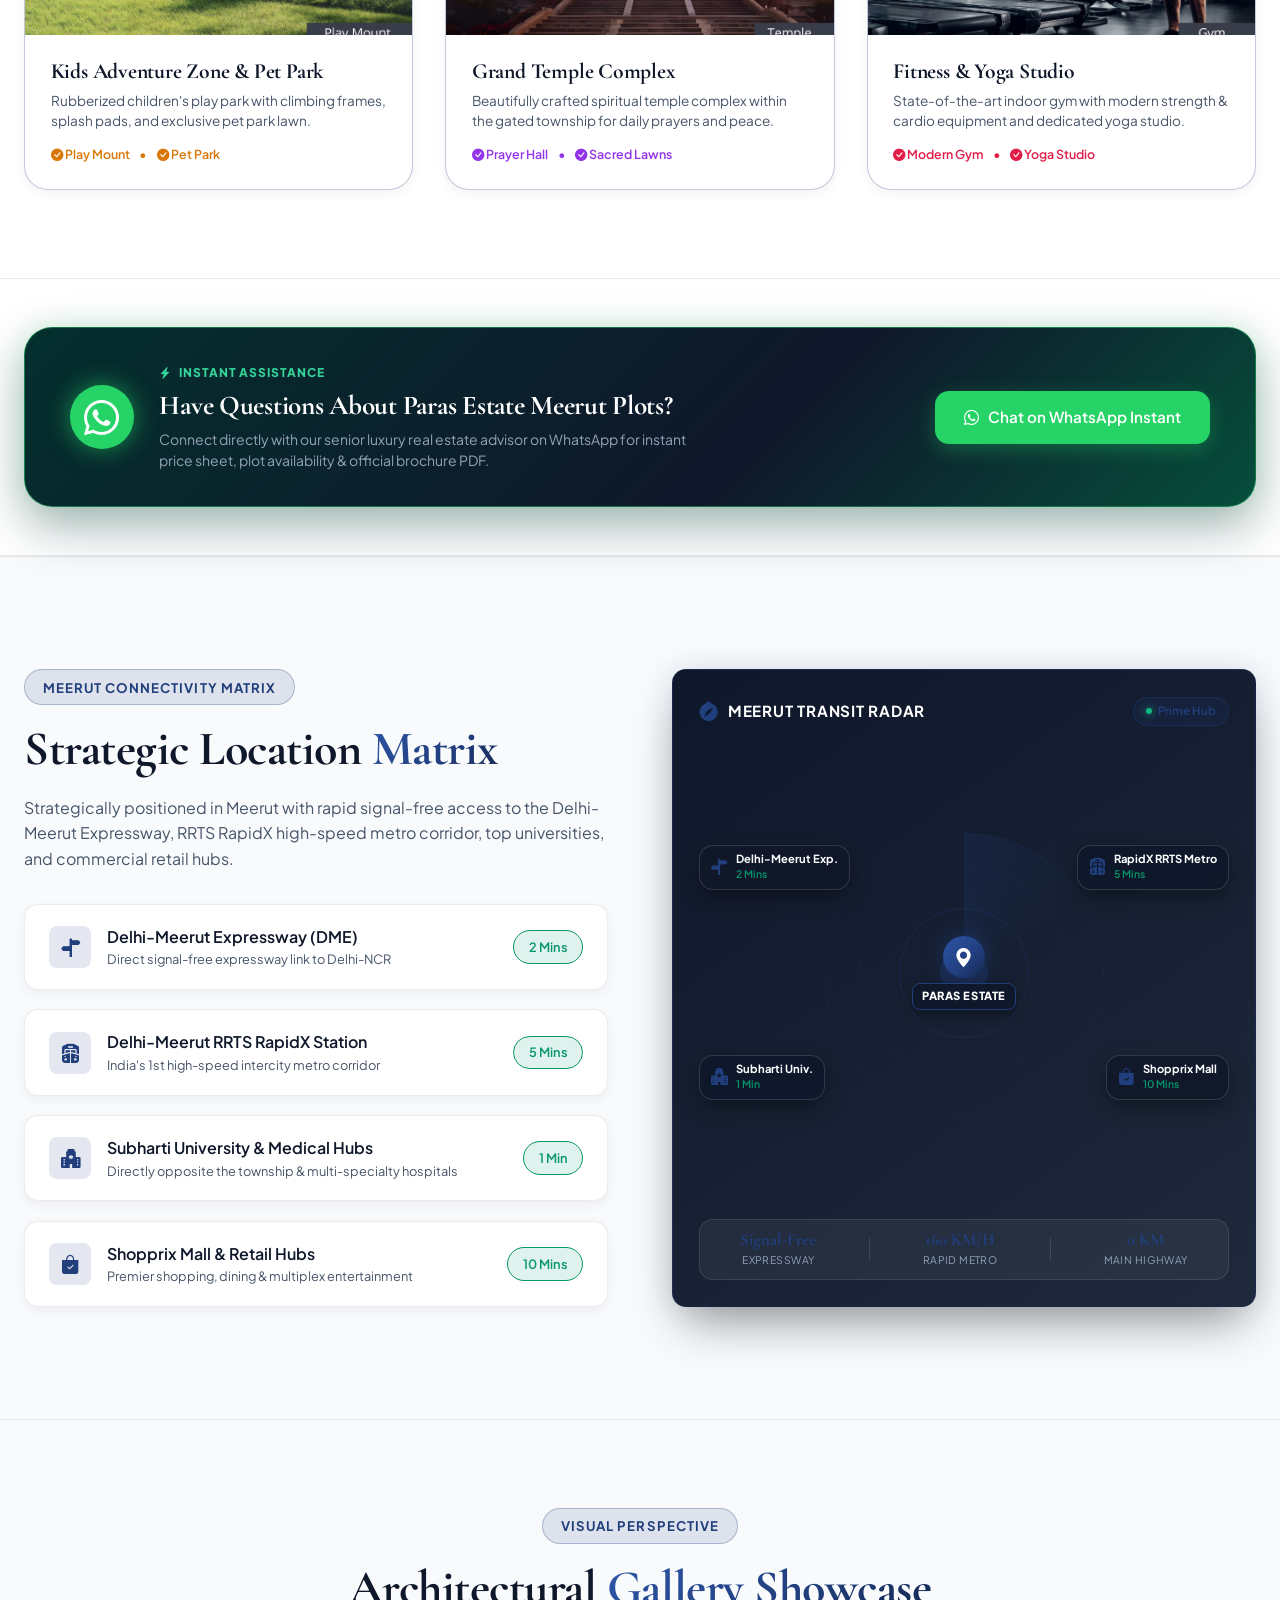
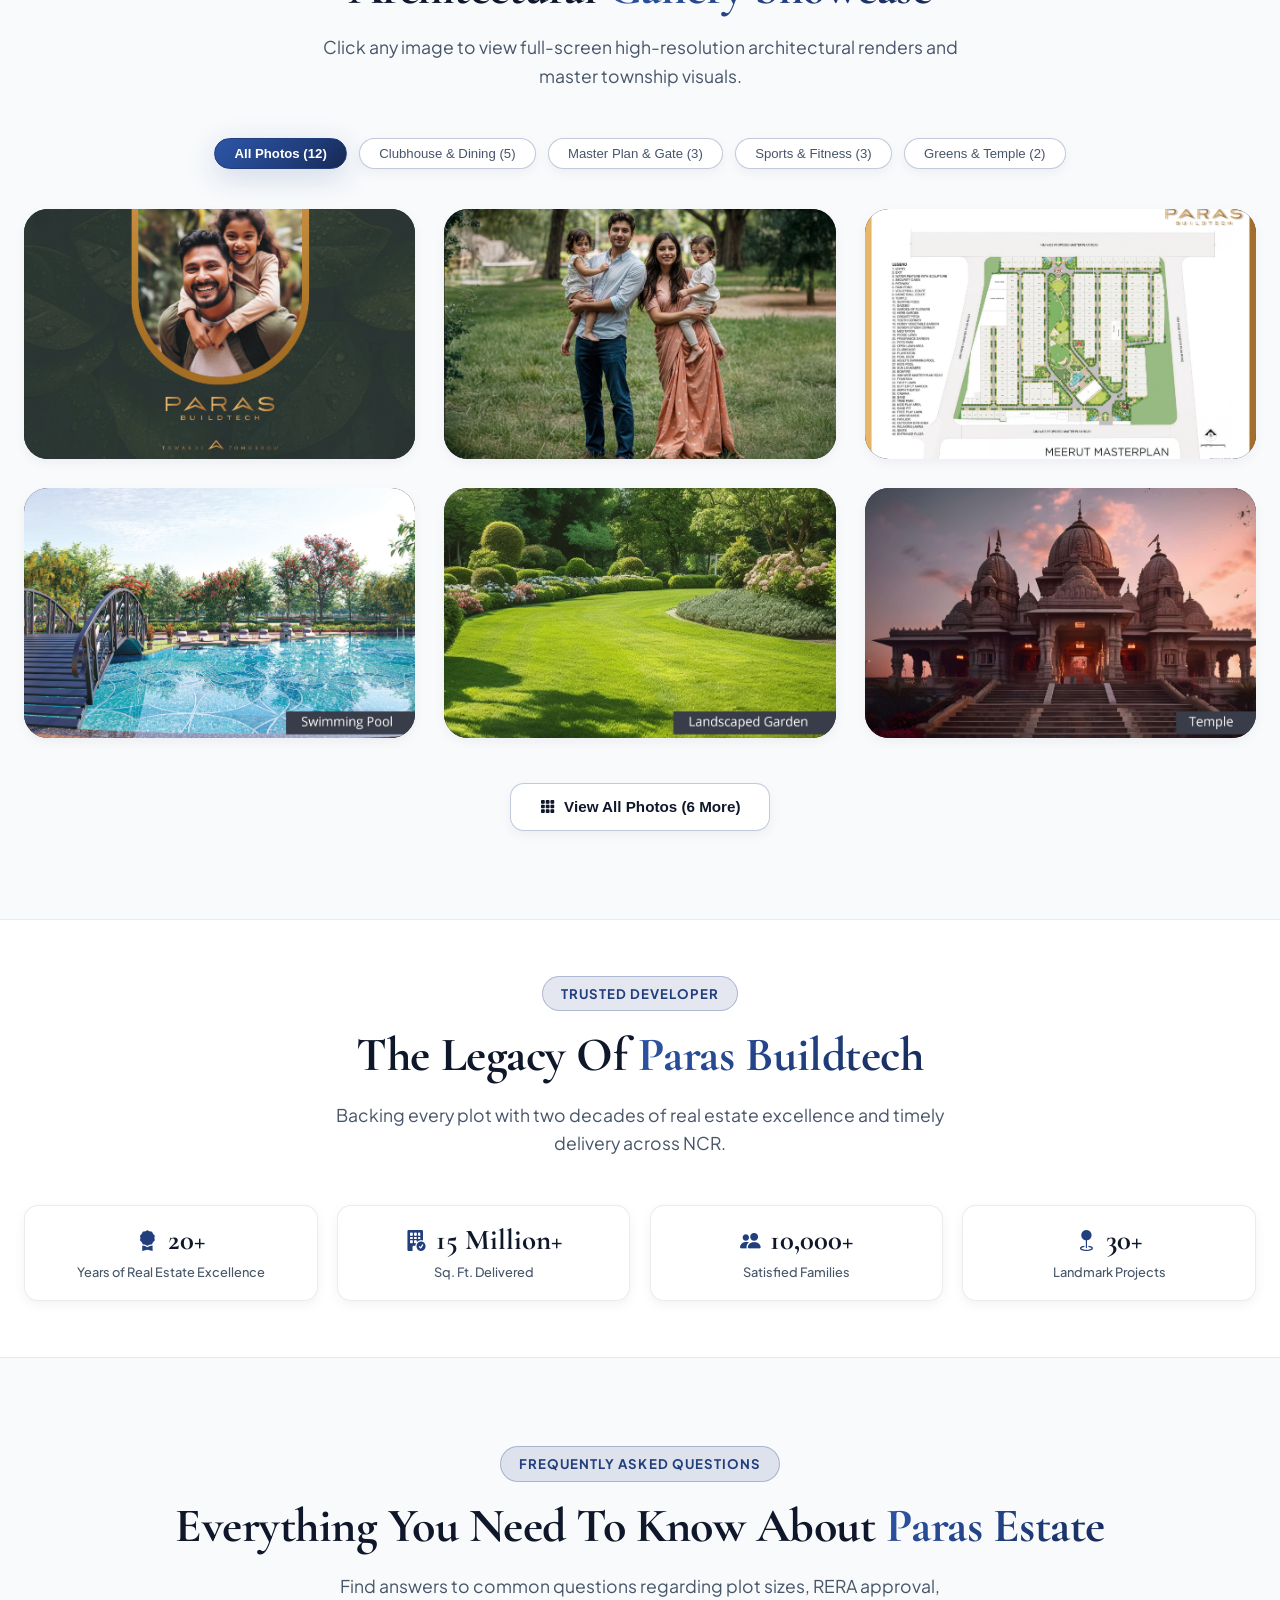
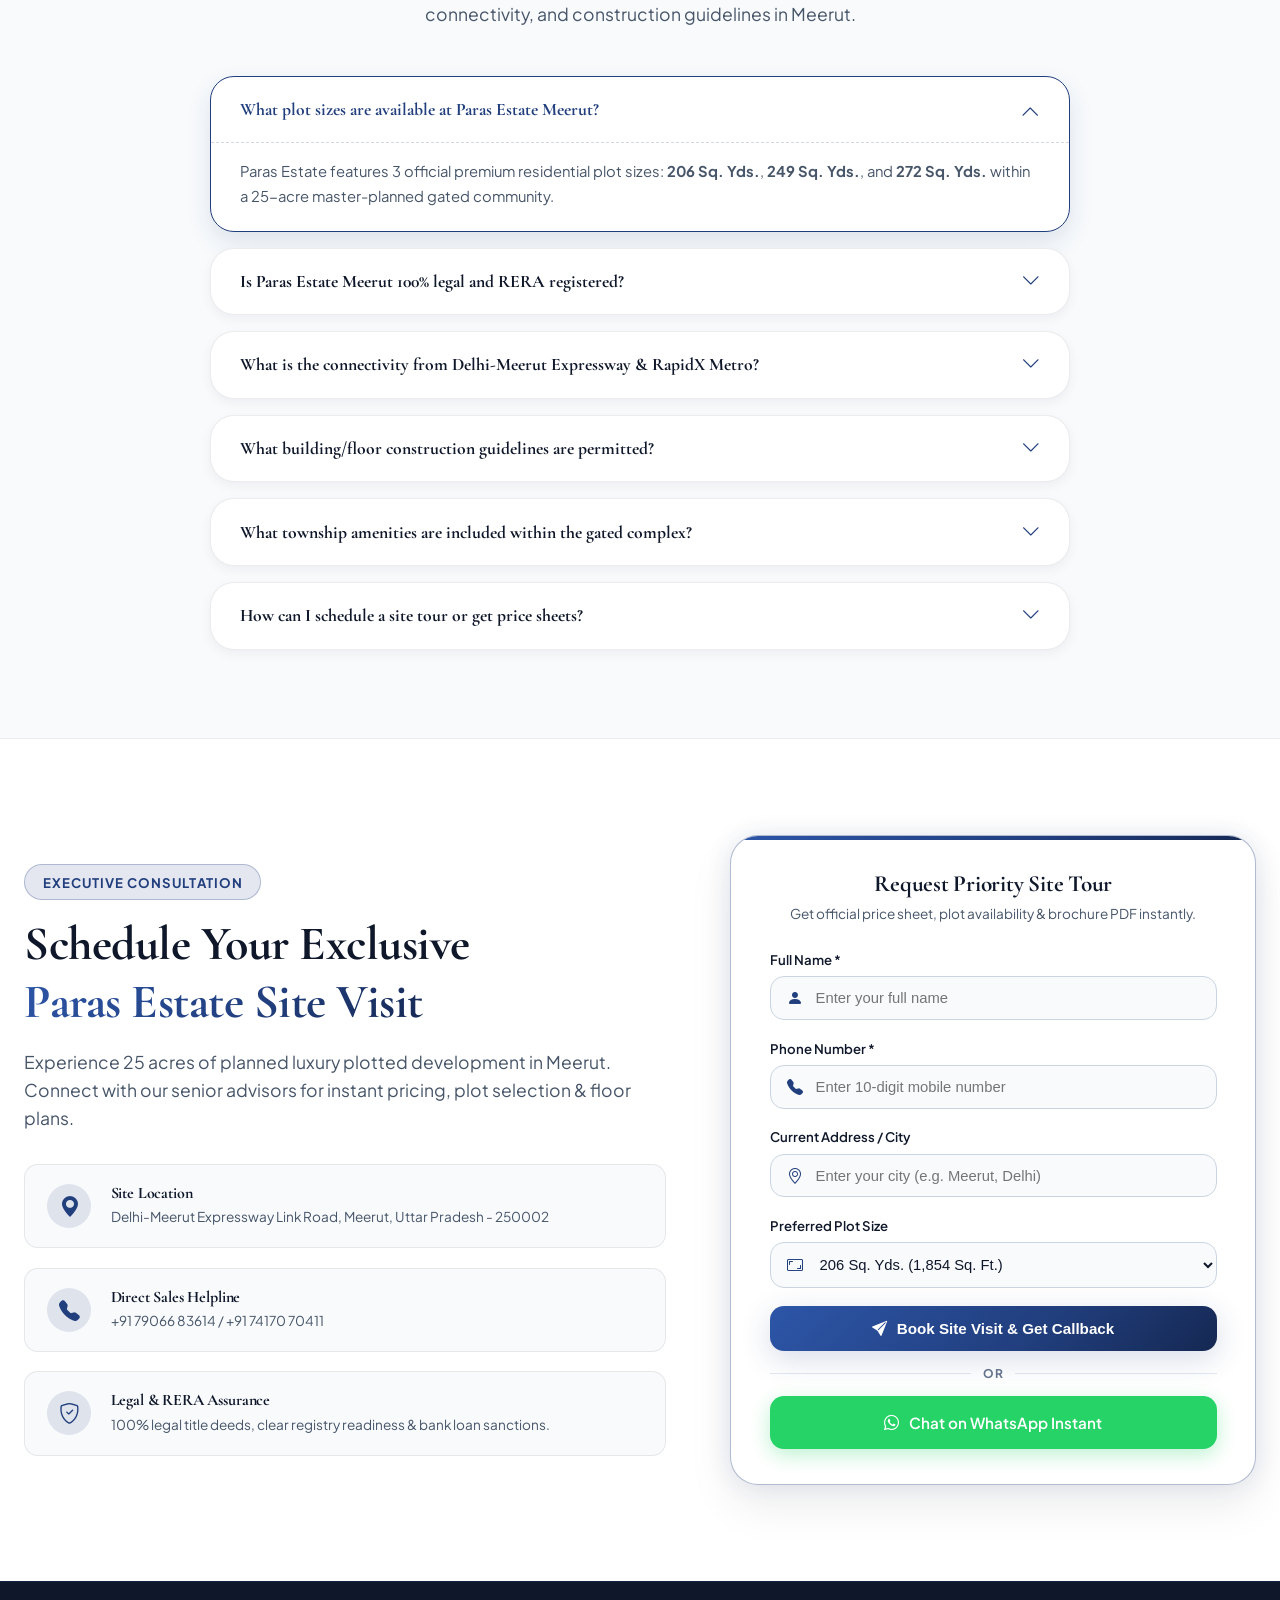
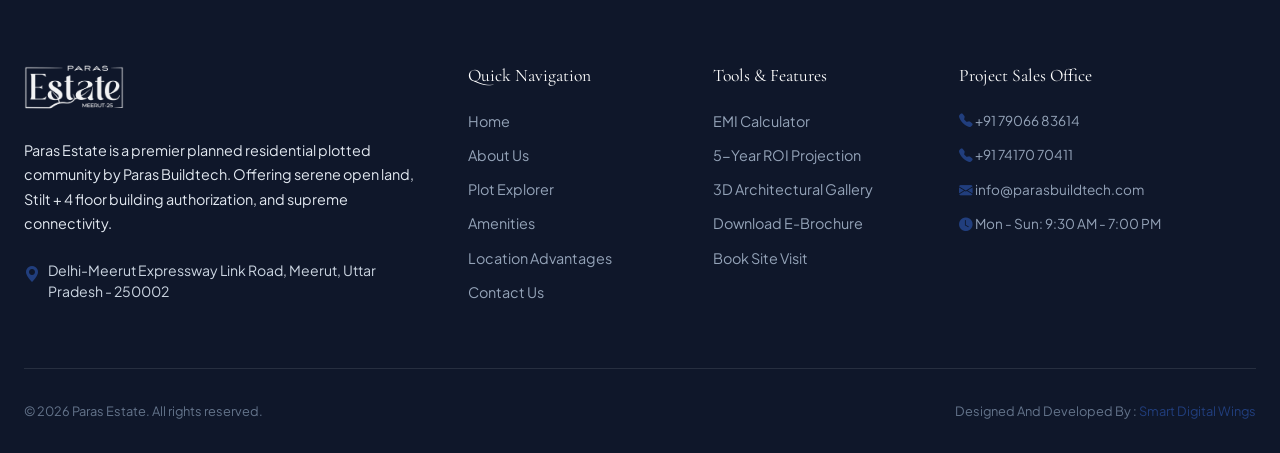
==== commit 65f4888b: "Optimize website: remove duplicate videos and update site assets" ====
--- a/index.html
+++ b/index.html
@@ -8,7 +8,7 @@
     <meta name="description"
         content="Explore luxury residential plots at Paras Estate by Paras Buildtech. Gated community, Stilt + 4 floor permission, prime connectivity, modern amenities, and supreme investment returns.">
     <meta name="keywords"
-        content="Paras Estate, Paras Buildtech, residential plots Gurugram, DDJAY plots, luxury plots, Golf Course Extension Road, Sohna plots">
+        content="Paras Estate, Paras Buildtech, residential plots Meerut, luxury plots Meerut, Delhi Meerut Expressway plots, RRTS RapidX Metro plots, Paras Estate Meerut">
 
     <!-- Open Graph Tags -->
     <meta property="og:title" content="Paras Estate | Luxury Residential Plotted Township">
@@ -25,8 +25,11 @@
         rel="stylesheet">
     <link rel="stylesheet" href="https://cdn.jsdelivr.net/npm/bootstrap-icons@1.11.3/font/bootstrap-icons.min.css">
 
+    <!-- Favicon -->
+    <link rel="icon" type="image/png" href="assets/logo/paras-logo.png">
+
     <!-- Core Stylesheet -->
-    <link rel="stylesheet" href="styles.css">
+    <link rel="stylesheet" href="assets/css/styles.css">
 </head>
 
 <body>
@@ -37,12 +40,8 @@
     <header class="header">
         <div class="container">
             <nav class="navbar">
-                <a href="#hero" class="brand-logo">
-                    <div class="brand-symbol">P</div>
-                    <div class="brand-name">
-                        <span class="brand-title">PARAS ESTATE</span>
-                        <span class="brand-sub">BY PARAS BUILDTECH</span>
-                    </div>
+                <a href="index.html" class="brand-logo">
+                    <img src="assets/logo/paras-logo.png" alt="Paras Estate" class="brand-logo-img">
                 </a>
 
                 <ul class="nav-links">
@@ -73,12 +72,9 @@
     <div class="drawer-overlay" id="drawerOverlay"></div>
     <aside class="mobile-drawer" id="mobileDrawer">
         <div style="display: flex; align-items: center; justify-content: space-between;">
-            <div class="brand-logo">
-                <div class="brand-symbol">P</div>
-                <div class="brand-name">
-                    <span class="brand-title">PARAS ESTATE</span>
-                </div>
-            </div>
+            <a href="index.html" class="brand-logo">
+                <img src="assets/logo/paras-logo.png" alt="Paras Estate" class="brand-logo-img">
+            </a>
             <button style="background: transparent; border: none; color: var(--text-primary); font-size: 1.5rem;"
                 id="drawerClose">
                 <i class="bi bi-x-lg"></i>
@@ -112,113 +108,9 @@
          ========================================================================== -->
     <section class="hero" id="hero">
         <div class="hero-bg">
-            <video class="hero-bg-video" autoplay loop muted playsinline poster="assets/images/hero.jpg">
+            <video class="hero-bg-video" autoplay loop muted playsinline preload="auto" poster="assets/images/hero.jpg">
                 <source src="assets/videos/hero.mp4" type="video/mp4">
-                <source src="https://interactive-examples.mdn.mozilla.net/media/cc0-videos/flower.mp4" type="video/mp4">
             </video>
-        </div>
-        <div class="hero-overlay"></div>
-
-        <div class="container">
-            <div class="hero-grid">
-                <!-- Left Side Content -->
-                <div class="hero-left">
-                    <div class="hero-badge">
-                        <span class="section-tag">
-                            <i class="bi bi-star-fill"></i> LUXURY PLOTTED TOWNSHIP • PARAS BUILDTECH
-                        </span>
-                    </div>
-
-                    <h1 class="hero-title">
-                        Paras Estate – Craft Your Legacy On <span class="gold-text">Prime Land</span>
-                    </h1>
-
-                    <p class="hero-description">
-                        Luxury residential plots featuring Stilt + 4 floor approval, individual floor registry, 3-tier
-                        gated security, and world-class township infrastructure.
-                    </p>
-
-                    <div class="hero-actions">
-                        <a href="#plots" class="btn btn-primary btn-sm">
-                            <i class="bi bi-grid-3x3-gap-fill"></i> Explore Available Plots
-                        </a>
-                        <button class="btn btn-outline btn-sm" onclick="openBrochureModal()">
-                            <i class="bi bi-file-earmark-pdf"></i> Download E-Brochure
-                        </button>
-                    </div>
-
-                    <div class="hero-stats-grid">
-                        <div class="stat-item">
-                            <span class="stat-number">25 Acres</span>
-                            <span class="stat-label">Township</span>
-                        </div>
-                        <div class="stat-item">
-                            <span class="stat-number">200-280</span>
-                            <span class="stat-label">Sq. Yds Plots</span>
-                        </div>
-                        <div class="stat-item">
-                            <span class="stat-number">200</span>
-                            <span class="stat-label">Exclusive Plots</span>
-                        </div>
-                        <div class="stat-item">
-                            <span class="stat-number">50+ Yrs</span>
-                            <span class="stat-label">Paras Legacy</span>
-                        </div>
-                    </div>
-                </div>
-
-                <!-- Right Side Form -->
-                <div class="hero-right">
-                    <div class="hero-form-card">
-                        <div class="hero-form-header">
-                            <span class="form-badge"><i class="bi bi-lightning-charge-fill"></i> INSTANT CALLBACK</span>
-                            <h3 class="hero-form-title">Book VIP Site Visit</h3>
-                        </div>
-
-                        <form id="heroBannerForm" class="hero-form" onsubmit="handleHeroFormSubmit(event)">
-                            <div class="form-group">
-                                <label for="heroName" class="form-label"><i class="bi bi-person-fill"></i> Full Name
-                                    *</label>
-                                <input type="text" id="heroName" class="form-input" placeholder="e.g. Rahul Sharma"
-                                    required>
-                            </div>
-
-                            <div class="form-group">
-                                <label for="heroPhone" class="form-label"><i class="bi bi-telephone-fill"></i> Phone
-                                    Number *</label>
-                                <input type="tel" id="heroPhone" class="form-input" placeholder="e.g. +91 98765 43210"
-                                    pattern="[0-9+\s-]{10,15}" required>
-                            </div>
-
-                            <div class="form-group">
-                                <label for="heroAddress" class="form-label"><i class="bi bi-geo-alt-fill"></i> Address
-                                    *</label>
-                                <input type="text" id="heroAddress" class="form-input"
-                                    placeholder="e.g. Sector 54, Gurugram" required>
-                            </div>
-
-                            <button type="submit" class="btn btn-primary btn-block hero-submit-btn">
-                                <i class="bi bi-send-fill"></i> Get Instant Callback
-                            </button>
-
-                            <div class="form-divider">
-                                <span>OR</span>
-                            </div>
-
-                            <a href="https://wa.me/911244561500?text=Hi,%20I%20am%20interested%20in%20Paras%20Estate%20residential%20plots."
-                                target="_blank" rel="noopener noreferrer"
-                                class="btn btn-whatsapp btn-block hero-whatsapp-btn">
-                                <i class="bi bi-whatsapp"></i> Connect On WhatsApp
-                            </a>
-
-                            <div class="form-privacy">
-                                <i class="bi bi-shield-lock-fill"></i> 100% Privacy Guaranteed • Direct Developer
-                                Enquiry
-                            </div>
-                        </form>
-                    </div>
-                </div>
-            </div>
         </div>
     </section>
 
@@ -336,7 +228,7 @@
                     <div class="amenity-img-box">
                         <img src="assets/images/Meerut Estate Broucher_A4_compressed_page-0030.jpg"
                             alt="Grand Swimming Pool and Clubhouse" class="amenity-card-img">
-                        <span class="amenity-badge" style="background: rgba(184, 134, 11, 0.95);">FIRST CLUBHOUSE</span>
+                        <span class="amenity-badge" style="background: rgba(33, 62, 125, 0.95);">FIRST CLUBHOUSE</span>
                     </div>
                     <div class="amenity-card-body">
                         <h3 class="amenity-card-title">Grand Clubhouse & Pool</h3>
@@ -475,7 +367,7 @@
                 </div>
 
                 <div class="whatsapp-cta-actions">
-                    <a href="https://wa.me/911244561500?text=Hi,%20I%20am%20interested%20in%20Paras%20Estate%20residential%20plots."
+                    <a href="https://wa.me/917906683614?text=Hi,%20I%20am%20interested%20in%20Paras%20Estate%20residential%20plots."
                         target="_blank" class="btn btn-whatsapp btn-lg">
                         <i class="bi bi-whatsapp"></i> Chat on WhatsApp Instant
                     </a>
@@ -526,11 +418,10 @@
                                 <div class="matrix-icon"><i class="bi bi-hospital-fill"></i></div>
                                 <div>
                                     <div class="matrix-title">Subharti University & Medical Hubs</div>
-                                    <div class="matrix-sub">Premier educational institutes & multi-specialty hospitals
-                                    </div>
+                                    <div class="matrix-sub">Directly opposite the township & multi-specialty hospitals</div>
                                 </div>
                             </div>
-                            <span class="matrix-time">8 Mins</span>
+                            <span class="matrix-time">1 Min</span>
                         </div>
 
                         <div class="matrix-item">
@@ -590,7 +481,7 @@
                             <i class="bi bi-hospital-fill"></i>
                             <div>
                                 <span class="chip-title">Subharti Univ.</span>
-                                <span class="chip-time">8 Mins</span>
+                                <span class="chip-time">1 Min</span>
                             </div>
                         </div>
 
@@ -966,11 +857,11 @@
 
     <!-- Floating Quick Actions -->
     <div class="floating-actions">
-        <a href="https://wa.me/911244561500?text=Hi,%20I%20am%20interested%20in%20Paras%20Estate%20residential%20plots."
+        <a href="https://wa.me/917906683614?text=Hi,%20I%20am%20interested%20in%20Paras%20Estate%20residential%20plots."
             target="_blank" class="float-btn float-whatsapp" aria-label="Chat on WhatsApp">
             <i class="bi bi-whatsapp"></i>
         </a>
-        <a href="tel:+911244561500" class="float-btn float-call" aria-label="Call Sales Office">
+        <a href="tel:+917906683614" class="float-btn float-call" aria-label="Call Sales Office">
             <i class="bi bi-telephone-fill"></i>
         </a>
     </div>
@@ -1022,9 +913,7 @@
                         <i class="bi bi-chevron-down faq-icon"></i>
                     </button>
                     <div class="faq-answer">
-                        <p>Paras Estate enjoys prime strategic positioning with rapid signal-free access to the
-                            Delhi-Meerut Expressway (approx. 5 minutes) and the Meerut RapidX RRTS Metro Station
-                            (approx. 8 minutes), reducing travel time to Delhi NCR significantly.</p>
+                        <p>Paras Estate enjoys prime strategic positioning directly opposite Subharti University & Medical Hubs (approx. 1 minute), with rapid signal-free access to the Delhi-Meerut Expressway (approx. 2 minutes) and the Meerut RapidX RRTS Metro Station (approx. 5 minutes), making travel to Delhi-NCR effortless.</p>
                     </div>
                 </div>
 
@@ -1076,12 +965,15 @@
     <section class="contact-consult-section" id="contact">
         <div class="container">
             <div class="contact-consult-grid">
-                
+
                 <!-- Left Side: Content & Contact Details -->
                 <div class="consult-left-col">
                     <span class="section-tag">EXECUTIVE CONSULTATION</span>
-                    <h2 class="section-title">Schedule Your Exclusive <span class="gold-text">Paras Estate Site Visit</span></h2>
-                    <p class="section-subtitle" style="margin-bottom: 1.5rem;">Experience 25 acres of planned luxury plotted development in Meerut. Connect with our senior advisors for instant pricing, plot selection & floor plans.</p>
+                    <h2 class="section-title">Schedule Your Exclusive <span class="gold-text">Paras Estate Site
+                            Visit</span></h2>
+                    <p class="section-subtitle" style="margin-bottom: 1.5rem;">Experience 25 acres of planned luxury
+                        plotted development in Meerut. Connect with our senior advisors for instant pricing, plot
+                        selection & floor plans.</p>
 
                     <div class="consult-info-cards">
                         <div class="consult-info-item">
@@ -1096,7 +988,7 @@
                             <div class="consult-info-icon"><i class="bi bi-telephone-fill"></i></div>
                             <div>
                                 <h4>Direct Sales Helpline</h4>
-                                <p>+91 124 456 1500 (Mon - Sat, 9:30 AM - 6:30 PM)</p>
+                                <p><a href="tel:+917906683614" style="color: inherit; text-decoration: none;">+91 79066 83614</a> / <a href="tel:+917417070411" style="color: inherit; text-decoration: none;">+91 74170 70411</a></p>
                             </div>
                         </div>
 
@@ -1115,7 +1007,8 @@
                     <div class="contact-form-card">
                         <div class="form-header">
                             <h3 class="form-title">Request Priority Site Tour</h3>
-                            <p class="form-sub">Get official price sheet, plot availability & brochure PDF instantly.</p>
+                            <p class="form-sub">Get official price sheet, plot availability & brochure PDF instantly.
+                            </p>
                         </div>
 
                         <form id="bottomConsultForm" onsubmit="handleHeroFormSubmit(event)">
@@ -1131,7 +1024,8 @@
                                 <label for="consultPhone">Phone Number *</label>
                                 <div class="input-with-icon">
                                     <i class="bi bi-telephone-fill"></i>
-                                    <input type="tel" id="consultPhone" placeholder="Enter 10-digit mobile number" required pattern="[0-9]{10}">
+                                    <input type="tel" id="consultPhone" placeholder="Enter 10-digit mobile number"
+                                        required pattern="[0-9]{10}">
                                 </div>
                             </div>
 
@@ -1139,7 +1033,8 @@
                                 <label for="consultAddress">Current Address / City</label>
                                 <div class="input-with-icon">
                                     <i class="bi bi-geo-alt"></i>
-                                    <input type="text" id="consultAddress" placeholder="Enter your city (e.g. Meerut, Delhi)">
+                                    <input type="text" id="consultAddress"
+                                        placeholder="Enter your city (e.g. Meerut, Delhi)">
                                 </div>
                             </div>
 
@@ -1163,7 +1058,7 @@
                                 <span>OR</span>
                             </div>
 
-                            <a href="https://wa.me/911244561500?text=Hi,%20I%20am%20interested%20in%20Paras%20Estate%20residential%20plots."
+                            <a href="https://wa.me/917906683614?text=Hi,%20I%20am%20interested%20in%20Paras%20Estate%20residential%20plots."
                                 target="_blank" class="btn btn-whatsapp btn-block">
                                 <i class="bi bi-whatsapp"></i> Chat on WhatsApp Instant
                             </a>
@@ -1182,21 +1077,17 @@
         <div class="container">
             <div class="footer-grid">
                 <div>
-                    <div class="brand-logo" style="margin-bottom: 1.2rem;">
-                        <div class="brand-symbol">P</div>
-                        <div class="brand-name">
-                            <span class="brand-title">PARAS ESTATE</span>
-                            <span class="brand-sub">PARAS BUILDTECH</span>
-                        </div>
-                    </div>
-                    <p
-                        style="font-size: 0.85rem; line-height: 1.6; color: var(--text-secondary); margin-bottom: 1.5rem;">
+                    <a href="index.html" class="brand-logo" style="margin-bottom: 1.2rem; display: inline-block;">
+                        <img src="assets/logo/paras-logo.png" alt="Paras Estate"
+                            class="brand-logo-img brand-logo-footer">
+                    </a>
+                    <p class="footer-desc" style="font-size: 0.9rem; line-height: 1.7; color: #e2e8f0; margin-bottom: 1.5rem;">
                         Paras Estate is a premier planned residential plotted community by Paras Buildtech. Offering
                         serene open land, Stilt + 4 floor building authorization, and supreme connectivity.
                     </p>
-                    <div style="font-size: 0.85rem; color: var(--text-muted);">
-                        <i class="bi bi-geo-alt"></i> 11th Floor, Paras Twin Towers (Tower B), Sec-54, Golf Course Road,
-                        Gurugram, Haryana - 122002
+                    <div class="footer-address" style="font-size: 0.88rem; color: #cbd5e1; display: flex; align-items: flex-start; gap: 0.5rem; line-height: 1.5;">
+                        <i class="bi bi-geo-alt-fill" style="color: var(--primary-gold); margin-top: 2px; font-size: 1rem; flex-shrink: 0;"></i>
+                        <span>Delhi-Meerut Expressway Link Road, Meerut, Uttar Pradesh - 250002</span>
                     </div>
                 </div>
 
@@ -1224,22 +1115,21 @@
                 </div>
 
                 <div>
-                    <div class="footer-col-title">Corporate Contact</div>
+                    <div class="footer-col-title">Project Sales Office</div>
                     <div style="display: flex; flex-direction: column; gap: 0.8rem; font-size: 0.85rem;">
-                        <div><i class="bi bi-telephone-fill" style="color: var(--primary-gold);"></i> +91 124 456 1500
-                        </div>
+                        <div><i class="bi bi-telephone-fill" style="color: var(--primary-gold);"></i> <a href="tel:+917906683614" style="color: inherit; text-decoration: none;">+91 79066 83614</a></div>
+                        <div><i class="bi bi-telephone-fill" style="color: var(--primary-gold);"></i> <a href="tel:+917417070411" style="color: inherit; text-decoration: none;">+91 74170 70411</a></div>
                         <div><i class="bi bi-envelope-fill" style="color: var(--primary-gold);"></i>
                             info@parasbuildtech.com</div>
-                        <div><i class="bi bi-clock-fill" style="color: var(--primary-gold);"></i> Mon - Sat: 9:30 AM -
-                            6:30 PM</div>
+                        <div><i class="bi bi-clock-fill" style="color: var(--primary-gold);"></i> Mon - Sun: 9:30 AM -
+                            7:00 PM</div>
                     </div>
                 </div>
             </div>
 
             <div class="footer-bottom">
-                <div>© 2026 Paras Buildtech India Pvt. Ltd. All rights reserved.</div>
-                <div>Disclaimer: Artistic impressions only. M/s Rapid Buildtech Pvt. Ltd. / M/s Paras Buildtech India
-                    Private Limited.</div>
+                <div>© 2026 Paras Estate. All rights reserved.</div>
+                <div>Designed And Developed By : <a href="https://smartdigitalwings.com/" target="_blank" rel="noopener noreferrer">Smart Digital Wings</a></div>
             </div>
         </div>
         <!-- ==========================================================================
@@ -1290,7 +1180,7 @@
         </div>
 
         <!-- Core Script -->
-        <script src="script.js"></script>
+        <script src="assets/js/script.js"></script>
 </body>
 
 </html>
--- a/assets/css/styles.css
+++ b/assets/css/styles.css
@@ -0,0 +1,3050 @@
+/* ==========================================================================
+   PARAS ESTATE - Luxury Residential Plotted Township
+   Premium White Theme Design System
+   ========================================================================== */
+
+@import url('https://fonts.googleapis.com/css2?family=Cormorant+Garamond:ital,wght@0,400;0,500;0,600;0,700;1,400;1,600&family=Outfit:wght@400;500;600;700&family=Plus+Jakarta+Sans:wght@300;400;500;600;700;800&display=swap');
+
+:root {
+    /* Color Palette - Premium White Luxury */
+    --bg-dark: #f8fafc;
+    --bg-dark-surface: #ffffff;
+    --bg-card: #ffffff;
+    --bg-glass: rgba(255, 255, 255, 0.92);
+    --bg-glass-light: rgba(15, 23, 42, 0.03);
+
+    --primary-gold: #213E7D;
+    --primary-gold-hover: #172e5e;
+    --gold-gradient: linear-gradient(135deg, #2d56a8 0%, #213E7D 60%, #152852 100%);
+    --gold-glow: rgba(33, 62, 125, 0.2);
+
+    --text-primary: #0f172a;
+    --text-secondary: #475569;
+    --text-muted: #64748b;
+    --text-gold: #213E7D;
+
+    --accent-green: #059669;
+    --accent-emerald: #047857;
+    --border-color: rgba(33, 62, 125, 0.28);
+    --border-glass: rgba(15, 23, 42, 0.08);
+
+    /* Fonts - Ultra Luxury Real Estate Typography */
+    --font-heading: 'Cormorant Garamond', Georgia, serif;
+    --font-body: 'Plus Jakarta Sans', -apple-system, BlinkMacSystemFont, sans-serif;
+    --font-display: 'Outfit', sans-serif;
+
+    /* Spacing & Transitions */
+    --radius-sm: 8px;
+    --radius-md: 14px;
+    --radius-lg: 24px;
+    --radius-full: 9999px;
+    --transition-fast: 0.2s cubic-bezier(0.4, 0, 0.2, 1);
+    --transition-smooth: 0.4s cubic-bezier(0.16, 1, 0.3, 1);
+
+    /* Shadows */
+    --shadow-sm: 0 4px 12px rgba(15, 23, 42, 0.05);
+    --shadow-md: 0 10px 30px rgba(15, 23, 42, 0.08);
+    --shadow-lg: 0 20px 50px rgba(15, 23, 42, 0.12);
+    --shadow-gold: 0 8px 30px rgba(33, 62, 125, 0.18);
+}
+
+/* Reset & Base Setup */
+*,
+*::before,
+*::after {
+    box-sizing: border-box;
+    margin: 0;
+    padding: 0;
+}
+
+html {
+    scroll-behavior: smooth;
+    font-size: 16px;
+    color-scheme: light;
+}
+
+body {
+    background-color: var(--bg-dark);
+    color: var(--text-primary);
+    font-family: var(--font-body);
+    line-height: 1.6;
+    overflow-x: hidden;
+    -webkit-font-smoothing: antialiased;
+}
+
+/* Typography Helpers */
+h1,
+h2,
+h3,
+h4,
+h5,
+h6 {
+    font-family: var(--font-heading);
+    font-weight: 700;
+    line-height: 1.2;
+    letter-spacing: -0.01em;
+    color: var(--text-primary);
+}
+
+a {
+    color: inherit;
+    text-decoration: none;
+    transition: var(--transition-fast);
+}
+
+img {
+    max-width: 100%;
+    height: auto;
+    display: block;
+}
+
+/* Container */
+.container {
+    width: 100%;
+    max-width: 1280px;
+    margin: 0 auto;
+    padding: 0 1.5rem;
+}
+
+/* Gradient Text */
+.gold-text {
+    background: var(--gold-gradient);
+    -webkit-background-clip: text;
+    -webkit-text-fill-color: transparent;
+    display: inline-block;
+}
+
+/* Section Header */
+.section-tag {
+    display: inline-flex;
+    align-items: center;
+    gap: 0.5rem;
+    padding: 0.4rem 1.1rem;
+    border-radius: var(--radius-full);
+    background: rgba(33, 62, 125, 0.12);
+    border: 1px solid var(--border-color);
+    color: var(--primary-gold);
+    font-size: 0.825rem;
+    font-weight: 700;
+    text-transform: uppercase;
+    letter-spacing: 0.08em;
+    margin-bottom: 1rem;
+}
+
+.section-title {
+    font-size: clamp(2rem, 4vw, 3rem);
+    margin-bottom: 1rem;
+    color: var(--text-primary);
+}
+
+.section-subtitle {
+    font-size: 1.1rem;
+    color: var(--text-secondary);
+    max-width: 650px;
+    margin: 0 auto 3rem auto;
+}
+
+.text-center {
+    text-align: center;
+}
+
+/* Buttons */
+.btn {
+    display: inline-flex;
+    align-items: center;
+    justify-content: center;
+    gap: 0.6rem;
+    padding: 0.9rem 1.8rem;
+    font-size: 0.95rem;
+    font-weight: 600;
+    border-radius: var(--radius-md);
+    cursor: pointer;
+    transition: var(--transition-smooth);
+    border: none;
+    outline: none;
+    text-align: center;
+}
+
+.btn-primary {
+    background: var(--gold-gradient);
+    color: #ffffff;
+    box-shadow: var(--shadow-gold);
+    position: relative;
+    overflow: hidden;
+}
+
+.btn-primary:hover {
+    transform: translateY(-2px);
+    box-shadow: 0 12px 35px rgba(33, 62, 125, 0.35);
+    color: #ffffff;
+}
+
+.btn-outline {
+    background: #ffffff;
+    color: var(--text-primary);
+    border: 1px solid var(--border-color);
+    box-shadow: var(--shadow-sm);
+}
+
+.btn-outline:hover {
+    background: rgba(33, 62, 125, 0.1);
+    border-color: var(--primary-gold);
+    color: var(--primary-gold);
+    transform: translateY(-2px);
+}
+
+.btn-whatsapp {
+    background: #25d366;
+    color: #ffffff;
+    box-shadow: 0 6px 20px rgba(37, 211, 102, 0.3);
+}
+
+.btn-whatsapp:hover {
+    background: #20ba5a;
+    color: #ffffff;
+    transform: translateY(-2px);
+    box-shadow: 0 10px 25px rgba(37, 211, 102, 0.45);
+}
+
+.btn-sm {
+    padding: 0.6rem 1.2rem;
+    font-size: 0.85rem;
+}
+
+/* Glass Card */
+.glass-card {
+    background: var(--bg-card);
+    border: 1px solid var(--border-color);
+    border-radius: var(--radius-lg);
+    padding: 2rem;
+    transition: var(--transition-smooth);
+    box-shadow: var(--shadow-sm);
+}
+
+.glass-card:hover {
+    border-color: var(--primary-gold);
+    box-shadow: var(--shadow-md);
+}
+
+.vertical-title-link {
+    color: var(--text-primary);
+    text-decoration: none;
+    display: inline-flex;
+    align-items: center;
+    gap: 0.45rem;
+    transition: color var(--transition-fast);
+}
+
+.vertical-title-link:hover {
+    color: var(--primary-gold);
+}
+
+.vertical-title-link i {
+    font-size: 0.8rem;
+    color: var(--primary-gold);
+    opacity: 0.7;
+    transition: transform var(--transition-fast), opacity var(--transition-fast);
+}
+
+.vertical-title-link:hover i {
+    opacity: 1;
+    transform: translate(2px, -2px);
+}
+
+/* ==========================================================================
+   Header & Navigation
+   ========================================================================== */
+.header {
+    position: fixed;
+    top: 0;
+    left: 0;
+    right: 0;
+    z-index: 1000;
+    padding: 1.2rem 0;
+    transition: var(--transition-smooth);
+    background: rgba(255, 255, 255, 0.9);
+    backdrop-filter: blur(16px);
+    -webkit-backdrop-filter: blur(16px);
+    border-bottom: 1px solid rgba(33, 62, 125, 0.15);
+}
+
+.header.scrolled {
+    background: rgba(255, 255, 255, 0.98);
+    padding: 0.8rem 0;
+    border-bottom: 1px solid var(--border-color);
+    box-shadow: var(--shadow-sm);
+}
+
+.navbar {
+    display: flex;
+    align-items: center;
+    justify-content: space-between;
+}
+
+.brand-logo {
+    display: inline-flex;
+    align-items: center;
+    gap: 0.8rem;
+    text-decoration: none;
+    line-height: 1;
+}
+
+.brand-logo-img {
+    height: 48px;
+    width: auto;
+    max-height: 52px;
+    object-fit: contain;
+    display: block;
+    transition: transform var(--transition-fast), filter var(--transition-fast), opacity var(--transition-fast);
+}
+
+.brand-logo:hover .brand-logo-img {
+    transform: scale(1.03);
+}
+
+/* Footer logo inversion for dark slate background */
+.footer .brand-logo-img,
+.brand-logo-footer {
+    height: 50px;
+    filter: brightness(0) invert(1);
+    opacity: 0.95;
+}
+
+.footer .brand-logo:hover .brand-logo-img,
+.brand-logo:hover .brand-logo-footer {
+    opacity: 1;
+    transform: scale(1.03);
+}
+
+@media (max-width: 768px) {
+    .brand-logo-img {
+        height: 40px;
+    }
+}
+
+.brand-symbol {
+    width: 44px;
+    height: 44px;
+    background: var(--gold-gradient);
+    border-radius: var(--radius-sm);
+    display: flex;
+    align-items: center;
+    justify-content: center;
+    color: #ffffff;
+    font-family: var(--font-heading);
+    font-weight: 800;
+    font-size: 1.5rem;
+    box-shadow: var(--shadow-gold);
+}
+
+.brand-name {
+    display: flex;
+    flex-direction: column;
+}
+
+.brand-title {
+    font-family: var(--font-heading);
+    font-size: 1.35rem;
+    font-weight: 700;
+    color: var(--text-primary);
+    letter-spacing: 0.05em;
+    line-height: 1;
+}
+
+.brand-sub {
+    font-size: 0.65rem;
+    color: var(--primary-gold);
+    letter-spacing: 0.25em;
+    text-transform: uppercase;
+    margin-top: 3px;
+    font-weight: 600;
+}
+
+.nav-links {
+    display: flex;
+    align-items: center;
+    gap: 2rem;
+    list-style: none;
+}
+
+.nav-link {
+    font-size: 0.9rem;
+    font-weight: 500;
+    color: var(--text-secondary);
+    position: relative;
+    padding: 0.4rem 0;
+}
+
+.nav-link:hover,
+.nav-link.active {
+    color: var(--primary-gold);
+}
+
+.nav-link::after {
+    content: '';
+    position: absolute;
+    bottom: 0;
+    left: 0;
+    width: 0;
+    height: 2px;
+    background: var(--gold-gradient);
+    transition: var(--transition-fast);
+}
+
+.nav-link:hover::after,
+.nav-link.active::after {
+    width: 100%;
+}
+
+.nav-actions {
+    display: flex;
+    align-items: center;
+    gap: 1rem;
+}
+
+.mobile-toggle {
+    display: none;
+    background: transparent;
+    border: none;
+    color: var(--text-primary);
+    font-size: 1.5rem;
+    cursor: pointer;
+}
+
+/* Mobile Drawer */
+.mobile-drawer {
+    position: fixed;
+    top: 0;
+    right: -100%;
+    width: 320px;
+    height: 100vh;
+    background: #ffffff;
+    border-left: 1px solid var(--border-color);
+    z-index: 1001;
+    padding: 2.5rem 2rem;
+    display: flex;
+    flex-direction: column;
+    gap: 2rem;
+    transition: var(--transition-smooth);
+    box-shadow: var(--shadow-lg);
+}
+
+.mobile-drawer.open {
+    right: 0;
+}
+
+.drawer-overlay {
+    position: fixed;
+    inset: 0;
+    background: rgba(15, 23, 42, 0.4);
+    backdrop-filter: blur(4px);
+    z-index: 1000;
+    opacity: 0;
+    pointer-events: none;
+    transition: var(--transition-fast);
+}
+
+.drawer-overlay.open {
+    opacity: 1;
+    pointer-events: auto;
+}
+
+/* ==========================================================================
+   Subpage Hero Banner - Ultra-Compact with Breadcrumb (No Border, Distinct BG)
+   ========================================================================== */
+.subpage-hero {
+    padding: 5.7rem 0 0.85rem 0;
+    border-bottom: none;
+    position: relative;
+    background-color: #edf3fa;
+    background-position: center;
+    background-size: cover;
+    background-repeat: no-repeat;
+}
+
+.subpage-hero-content {
+    max-width: 760px;
+    margin: 0 auto;
+}
+
+/* Breadcrumb Navigation */
+.breadcrumb-nav {
+    display: flex;
+    justify-content: center;
+    margin-bottom: 0.35rem;
+}
+
+.breadcrumb-list {
+    display: inline-flex;
+    align-items: center;
+    gap: 0.45rem;
+    list-style: none;
+    padding: 0.22rem 0.85rem;
+    background: #ffffff;
+    border: 1px solid rgba(33, 62, 125, 0.16);
+    border-radius: var(--radius-full);
+    font-size: 0.775rem;
+    font-weight: 500;
+    box-shadow: 0 2px 8px rgba(33, 62, 125, 0.05);
+}
+
+.breadcrumb-list a {
+    color: var(--text-secondary);
+    text-decoration: none;
+    display: inline-flex;
+    align-items: center;
+    gap: 0.35rem;
+    transition: color var(--transition-fast);
+}
+
+.breadcrumb-list a:hover {
+    color: var(--primary-gold);
+}
+
+.breadcrumb-list .separator {
+    font-size: 0.65rem;
+    color: var(--text-muted);
+    opacity: 0.6;
+    display: inline-flex;
+    align-items: center;
+}
+
+.breadcrumb-list .active {
+    color: var(--primary-gold);
+    font-weight: 700;
+}
+
+.subpage-hero h1 {
+    font-size: clamp(1.5rem, 2.4vw, 2.05rem);
+    line-height: 1.2;
+    margin-bottom: 0;
+    color: var(--text-primary);
+    font-weight: 700;
+}
+
+@media (max-width: 768px) {
+    .subpage-hero {
+        padding: 4.8rem 0 1rem 0;
+    }
+    .subpage-hero h1 {
+        font-size: 1.35rem;
+    }
+    .breadcrumb-list {
+        font-size: 0.72rem;
+        padding: 0.18rem 0.65rem;
+    }
+}
+
+/* ==========================================================================
+   Hero Section - Full Clean Video Banner
+   ========================================================================== */
+.hero {
+    position: relative;
+    width: 100%;
+    height: 100vh;
+    min-height: 560px;
+    display: flex;
+    align-items: center;
+    justify-content: center;
+    padding: 0;
+    overflow: hidden;
+    background: #000000;
+}
+
+.hero-bg {
+    position: absolute;
+    inset: 0;
+    width: 100%;
+    height: 100%;
+    z-index: 1;
+}
+
+.hero-bg-video {
+    width: 100%;
+    height: 100%;
+    object-fit: cover;
+    filter: none;
+}
+
+.hero-overlay {
+    display: none;
+}
+
+.hero .container {
+    position: relative;
+    z-index: 3;
+}
+
+.hero-grid {
+    display: grid;
+    grid-template-columns: 1.15fr 0.85fr;
+    gap: 2.5rem;
+    align-items: center;
+}
+
+.hero-left {
+    position: relative;
+    z-index: 3;
+}
+
+.hero-badge {
+    margin-bottom: 0.75rem;
+}
+
+.hero-badge .section-tag {
+    background: rgba(33, 62, 125, 0.35);
+    border-color: rgba(96, 165, 250, 0.5);
+    color: #93c5fd;
+    backdrop-filter: blur(8px);
+    padding: 0.3rem 0.9rem;
+    font-size: 0.775rem;
+}
+
+.hero-title {
+    font-size: clamp(2rem, 3.8vw, 3.2rem);
+    line-height: 1.15;
+    margin-bottom: 0.85rem;
+    color: #ffffff;
+    font-weight: 800;
+}
+
+.hero-title .gold-text {
+    background: linear-gradient(135deg, #93c5fd 0%, #60a5fa 50%, #3b82f6 100%);
+    -webkit-background-clip: text;
+    -webkit-text-fill-color: transparent;
+    filter: drop-shadow(0 2px 10px rgba(33, 62, 125, 0.5));
+}
+
+.hero-description {
+    font-size: 1rem;
+    color: #e2e8f0;
+    margin-bottom: 1.25rem;
+    line-height: 1.6;
+    font-weight: 400;
+    max-width: 620px;
+    text-shadow: 0 1px 3px rgba(0, 0, 0, 0.5);
+}
+
+.hero-actions {
+    display: flex;
+    flex-wrap: wrap;
+    gap: 0.8rem;
+    margin-bottom: 1.5rem;
+}
+
+.hero-actions .btn-outline {
+    background: rgba(255, 255, 255, 0.12);
+    color: #ffffff;
+    border-color: rgba(255, 255, 255, 0.3);
+    backdrop-filter: blur(8px);
+}
+
+.hero-actions .btn-outline:hover {
+    background: rgba(33, 62, 125, 0.25);
+    border-color: var(--primary-gold);
+    color: #ffffff;
+}
+
+.hero-stats-grid {
+    display: grid;
+    grid-template-columns: repeat(4, 1fr);
+    gap: 0.8rem;
+    background: rgba(15, 23, 42, 0.75);
+    backdrop-filter: blur(16px);
+    -webkit-backdrop-filter: blur(16px);
+    border: 1px solid rgba(33, 62, 125, 0.35);
+    padding: 1rem 1.2rem;
+    border-radius: var(--radius-md);
+    box-shadow: 0 10px 30px rgba(0, 0, 0, 0.3);
+}
+
+.stat-item {
+    display: flex;
+    flex-direction: column;
+}
+
+.stat-number {
+    font-family: var(--font-heading);
+    font-size: 1.45rem;
+    font-weight: 700;
+    color: #93c5fd;
+    line-height: 1;
+}
+
+.stat-label {
+    font-size: 0.75rem;
+    color: #94a3b8;
+    margin-top: 0.25rem;
+}
+
+/* Hero Right Side Form Styling - Compact */
+.hero-right {
+    position: relative;
+    z-index: 3;
+}
+
+.hero-form-card {
+    background: rgba(255, 255, 255, 0.96);
+    backdrop-filter: blur(20px);
+    -webkit-backdrop-filter: blur(20px);
+    border: 1px solid var(--border-color);
+    border-radius: 28px;
+    padding: 1.3rem 1.5rem;
+    box-shadow: 0 15px 40px rgba(0, 0, 0, 0.35), var(--shadow-gold);
+    transition: var(--transition-smooth);
+    max-width: 440px;
+    margin-left: auto;
+    overflow: hidden;
+}
+
+.hero-form-card:hover {
+    border-color: var(--primary-gold);
+    box-shadow: 0 20px 50px rgba(0, 0, 0, 0.45), 0 0 30px rgba(33, 62, 125, 0.3);
+}
+
+.hero-form-header {
+    margin-bottom: 0.85rem;
+}
+
+.form-badge {
+    display: inline-flex;
+    align-items: center;
+    gap: 0.35rem;
+    padding: 0.2rem 0.65rem;
+    background: rgba(33, 62, 125, 0.15);
+    border: 1px solid rgba(33, 62, 125, 0.3);
+    border-radius: var(--radius-full);
+    color: var(--primary-gold);
+    font-size: 0.675rem;
+    font-weight: 700;
+    letter-spacing: 0.08em;
+    margin-bottom: 0.4rem;
+}
+
+.hero-form-title {
+    font-family: var(--font-heading);
+    font-size: 1.45rem;
+    font-weight: 700;
+    color: var(--text-primary);
+    line-height: 1.15;
+}
+
+.hero-form .form-group {
+    margin-bottom: 0.65rem;
+}
+
+.hero-form .form-label {
+    display: flex;
+    align-items: center;
+    gap: 0.35rem;
+    font-size: 0.775rem;
+    font-weight: 600;
+    color: var(--text-primary);
+    margin-bottom: 0.25rem;
+}
+
+.hero-form .form-label i {
+    color: var(--primary-gold);
+}
+
+.hero-form .form-input {
+    width: 100%;
+    padding: 0.55rem 0.8rem;
+    font-size: 0.875rem;
+    border: 1px solid rgba(15, 23, 42, 0.16);
+    border-radius: var(--radius-sm);
+    background: #ffffff;
+    color: var(--text-primary);
+    transition: var(--transition-fast);
+    font-family: inherit;
+}
+
+.hero-form .form-input:focus {
+    outline: none;
+    border-color: var(--primary-gold);
+    box-shadow: 0 0 0 3px rgba(33, 62, 125, 0.18);
+}
+
+.btn-block {
+    width: 100%;
+}
+
+.hero-submit-btn {
+    padding: 0.65rem 1rem;
+    font-size: 0.875rem;
+    margin-top: 0.35rem;
+    border-radius: var(--radius-sm);
+}
+
+.form-divider {
+    display: flex;
+    align-items: center;
+    text-align: center;
+    margin: 0.45rem 0;
+    color: var(--text-muted);
+    font-size: 0.7rem;
+    font-weight: 700;
+    letter-spacing: 0.08em;
+}
+
+.form-divider::before,
+.form-divider::after {
+    content: '';
+    flex: 1;
+    border-bottom: 1px solid rgba(15, 23, 42, 0.14);
+}
+
+.form-divider::before {
+    margin-right: 0.5rem;
+}
+
+.form-divider::after {
+    margin-left: 0.5rem;
+}
+
+.hero-whatsapp-btn {
+    padding: 0.6rem 1rem;
+    font-size: 0.85rem;
+    margin-top: 0;
+    border-radius: var(--radius-sm);
+}
+
+.form-privacy {
+    margin-top: 0.6rem;
+    display: flex;
+    align-items: center;
+    justify-content: center;
+    gap: 0.35rem;
+    font-size: 0.7rem;
+    color: var(--text-muted);
+    text-align: center;
+}
+
+.form-privacy i {
+    color: var(--accent-emerald);
+}
+
+/* ==========================================================================
+   Overview Section - Balanced Equal Height Layout
+   ========================================================================== */
+.overview {
+    padding: 5.5rem 0;
+    position: relative;
+    background: #ffffff;
+}
+
+.overview-grid {
+    display: grid;
+    grid-template-columns: 1fr 1fr;
+    gap: 3.5rem;
+    align-items: center;
+}
+
+.overview-visual {
+    position: relative;
+}
+
+.overview-img-container {
+    position: relative;
+    width: 100%;
+    height: 480px;
+    border-radius: var(--radius-lg);
+    overflow: hidden;
+    border: 1px solid var(--border-color);
+    box-shadow: var(--shadow-md);
+    background: #f8fafc;
+}
+
+.overview-img-container img {
+    width: 100%;
+    height: 100%;
+    object-fit: cover;
+    object-position: center;
+    transition: var(--transition-smooth);
+}
+
+.overview-img-container:hover img {
+    transform: scale(1.02);
+}
+
+.overview-floating-card {
+    position: absolute;
+    bottom: 1.2rem;
+    right: 1.2rem;
+    background: rgba(255, 255, 255, 0.95);
+    backdrop-filter: blur(12px);
+    -webkit-backdrop-filter: blur(12px);
+    border: 1px solid var(--primary-gold);
+    padding: 0.75rem 1.2rem;
+    border-radius: var(--radius-md);
+    box-shadow: var(--shadow-gold);
+    display: flex;
+    align-items: center;
+    gap: 0.75rem;
+    z-index: 5;
+}
+
+.floating-icon {
+    width: 38px;
+    height: 38px;
+    border-radius: var(--radius-sm);
+    background: rgba(33, 62, 125, 0.12);
+    color: var(--primary-gold);
+    display: flex;
+    align-items: center;
+    justify-content: center;
+    font-size: 1.2rem;
+    flex-shrink: 0;
+}
+
+.overview-content {
+    height: 480px;
+    display: flex;
+    flex-direction: column;
+    justify-content: space-between;
+}
+
+.overview-lead-text {
+    color: var(--text-secondary);
+    margin-bottom: 1.25rem;
+    font-size: 1rem;
+    line-height: 1.65;
+}
+
+.overview-minimal-grid {
+    display: grid;
+    grid-template-columns: 1fr 1fr;
+    gap: 1.25rem 1.8rem;
+    margin-top: auto;
+    padding-top: 1.25rem;
+    border-top: 1px solid rgba(33, 62, 125, 0.2);
+}
+
+.minimal-feature-item {
+    display: flex;
+    align-items: flex-start;
+    gap: 0.85rem;
+    padding: 0.2rem 0;
+}
+
+.minimal-feature-icon {
+    width: 38px;
+    height: 38px;
+    border-radius: 50%;
+    background: rgba(33, 62, 125, 0.12);
+    color: var(--primary-gold);
+    display: flex;
+    align-items: center;
+    justify-content: center;
+    font-size: 1.15rem;
+    flex-shrink: 0;
+    transition: var(--transition-fast);
+}
+
+.minimal-feature-item:hover .minimal-feature-icon {
+    background: var(--gold-gradient);
+    color: #ffffff;
+    transform: scale(1.08);
+}
+
+.minimal-feature-title {
+    font-weight: 700;
+    font-size: 0.925rem;
+    color: var(--text-primary);
+    line-height: 1.2;
+    margin-bottom: 0.2rem;
+}
+
+.minimal-feature-desc {
+    font-size: 0.775rem;
+    color: var(--text-secondary);
+    line-height: 1.35;
+}
+
+/* ==========================================================================
+   Interactive Plot Explorer - Compact & Premium 3-Column Layout
+   ========================================================================== */
+.plot-explorer {
+    padding: 3.5rem 0;
+    background: radial-gradient(ellipse at top, rgba(33, 62, 125, 0.06) 0%, #f8fafc 70%);
+}
+
+.plot-filter-tabs {
+    display: flex;
+    justify-content: center;
+    flex-wrap: wrap;
+    gap: 0.6rem;
+    margin-top: 1.2rem;
+    margin-bottom: 1.8rem;
+}
+
+.filter-btn {
+    padding: 0.45rem 1.2rem;
+    border-radius: var(--radius-full);
+    background: #ffffff;
+    border: 1px solid var(--border-color);
+    color: var(--text-secondary);
+    font-size: 0.825rem;
+    font-weight: 500;
+    cursor: pointer;
+    transition: var(--transition-fast);
+    box-shadow: var(--shadow-sm);
+}
+
+.filter-btn:hover,
+.filter-btn.active {
+    background: var(--gold-gradient);
+    color: #ffffff;
+    border-color: var(--primary-gold);
+    font-weight: 600;
+    box-shadow: var(--shadow-gold);
+}
+
+.plot-grid {
+    display: grid;
+    grid-template-columns: repeat(3, 1fr);
+    gap: 1.5rem;
+}
+
+.plot-card {
+    background: #ffffff;
+    border: 1px solid var(--border-color);
+    border-radius: var(--radius-md);
+    padding: 1.25rem 1.4rem;
+    position: relative;
+    transition: var(--transition-smooth);
+    display: flex;
+    flex-direction: column;
+    justify-content: space-between;
+    box-shadow: var(--shadow-sm);
+}
+
+.plot-card:hover {
+    border-color: var(--primary-gold);
+    transform: translateY(-4px);
+    box-shadow: 0 15px 35px rgba(33, 62, 125, 0.16);
+}
+
+.plot-badge {
+    position: absolute;
+    top: 1.1rem;
+    right: 1.1rem;
+    background: rgba(33, 62, 125, 0.12);
+    border: 1px solid rgba(33, 62, 125, 0.3);
+    color: var(--primary-gold);
+    padding: 0.15rem 0.6rem;
+    border-radius: var(--radius-full);
+    font-size: 0.675rem;
+    font-weight: 700;
+    letter-spacing: 0.04em;
+    text-transform: uppercase;
+}
+
+.plot-card-header {
+    margin-bottom: 0.65rem;
+    padding-right: 4.5rem;
+}
+
+.plot-title {
+    font-family: var(--font-heading);
+    font-size: 1.3rem;
+    font-weight: 700;
+    color: var(--text-primary);
+    margin-bottom: 0.25rem;
+    line-height: 1.2;
+}
+
+.plot-desc {
+    font-size: 0.8rem;
+    color: var(--text-secondary);
+    line-height: 1.4;
+    margin-bottom: 0.8rem;
+}
+
+.plot-specs-grid {
+    display: grid;
+    grid-template-columns: 1fr 1fr;
+    gap: 0.6rem 0.8rem;
+    background: #f8fafc;
+    border-radius: var(--radius-sm);
+    padding: 0.75rem 0.9rem;
+    border: 1px solid rgba(15, 23, 42, 0.05);
+    margin-bottom: 0.9rem;
+}
+
+.spec-block {
+    display: flex;
+    flex-direction: column;
+}
+
+.spec-label {
+    font-size: 0.675rem;
+    color: var(--text-muted);
+    text-transform: uppercase;
+    letter-spacing: 0.04em;
+    font-weight: 600;
+}
+
+.spec-value {
+    font-size: 0.85rem;
+    font-weight: 700;
+    color: var(--text-primary);
+    margin-top: 0.1rem;
+}
+
+.plot-card-footer {
+    display: flex;
+    align-items: center;
+    justify-content: space-between;
+    padding-top: 0.75rem;
+    border-top: 1px solid rgba(15, 23, 42, 0.08);
+}
+
+.price-label {
+    font-size: 0.675rem;
+    color: var(--text-muted);
+    text-transform: uppercase;
+    letter-spacing: 0.04em;
+}
+
+.price-amount {
+    font-family: var(--font-heading);
+    font-size: 1.25rem;
+    font-weight: 700;
+    color: var(--primary-gold);
+    line-height: 1.1;
+}
+
+/* ==========================================================================
+   Amenities Section - Premium Image Hover Effects & 2-Line Text
+   ========================================================================== */
+.amenities {
+    padding: 5.5rem 0;
+    position: relative;
+    background: #ffffff;
+}
+
+.amenities-grid {
+    display: grid;
+    grid-template-columns: repeat(auto-fit, minmax(320px, 1fr));
+    gap: 2rem;
+    margin-top: 2.5rem;
+}
+
+.amenity-card {
+    background: #ffffff;
+    border: 1px solid var(--border-color);
+    border-radius: var(--radius-lg);
+    overflow: hidden;
+    box-shadow: var(--shadow-sm);
+    transition: transform 0.4s cubic-bezier(0.16, 1, 0.3, 1), box-shadow 0.4s ease, border-color 0.4s ease;
+    display: flex;
+    flex-direction: column;
+}
+
+.amenity-card:hover {
+    transform: translateY(-6px);
+    border-color: var(--primary-gold);
+    box-shadow: 0 18px 40px rgba(33, 62, 125, 0.18);
+}
+
+.amenity-img-box {
+    height: 220px;
+    overflow: hidden;
+    position: relative;
+    background: #0f172a;
+}
+
+.amenity-card-img {
+    width: 100%;
+    height: 100%;
+    object-fit: cover;
+    transition: transform 0.6s cubic-bezier(0.16, 1, 0.3, 1), filter 0.6s ease;
+}
+
+.amenity-card:hover .amenity-card-img {
+    transform: scale(1.08);
+    filter: brightness(1.05) contrast(1.05);
+}
+
+.amenity-badge {
+    position: absolute;
+    top: 1rem;
+    left: 1rem;
+    color: #ffffff;
+    font-size: 0.7rem;
+    font-weight: 700;
+    letter-spacing: 0.05em;
+    padding: 0.3rem 0.75rem;
+    border-radius: var(--radius-full);
+    text-transform: uppercase;
+    box-shadow: 0 4px 12px rgba(0, 0, 0, 0.25);
+    z-index: 2;
+}
+
+.amenity-card-body {
+    padding: 1.5rem 1.6rem;
+    display: flex;
+    flex-direction: column;
+    flex-grow: 1;
+}
+
+.amenity-card-title {
+    font-family: var(--font-heading);
+    font-size: 1.35rem;
+    font-weight: 700;
+    color: var(--text-primary);
+    margin-bottom: 0.4rem;
+}
+
+.amenity-card-desc {
+    font-size: 0.85rem;
+    color: var(--text-secondary);
+    line-height: 1.5;
+    margin-bottom: 0.85rem;
+    display: -webkit-box;
+    -webkit-line-clamp: 2;
+    -webkit-box-orient: vertical;
+    overflow: hidden;
+}
+
+.amenity-tags {
+    display: flex;
+    align-items: center;
+    gap: 0.6rem;
+    font-size: 0.775rem;
+    font-weight: 600;
+    margin-top: auto;
+}
+
+/* ==========================================================================
+   Mid-Page WhatsApp Instant Consultation CTA Banner
+   ========================================================================== */
+.whatsapp-cta-section {
+    padding: 3rem 0;
+    background: #ffffff;
+    border-top: 1px solid var(--border-glass);
+    border-bottom: 1px solid var(--border-glass);
+}
+
+.whatsapp-cta-card {
+    background: linear-gradient(135deg, #042f2e 0%, #0f172a 60%, #064e3b 100%);
+    border: 1px solid rgba(37, 211, 102, 0.45);
+    border-radius: 28px;
+    padding: 2.2rem 2.8rem;
+    display: flex;
+    align-items: center;
+    justify-content: space-between;
+    box-shadow: 0 20px 50px rgba(4, 47, 46, 0.35), 0 0 30px rgba(37, 211, 102, 0.15);
+    position: relative;
+    overflow: hidden;
+    gap: 2rem;
+}
+
+.whatsapp-cta-left {
+    display: flex;
+    align-items: center;
+    gap: 1.6rem;
+    max-width: 620px;
+    flex-grow: 1;
+}
+
+.whatsapp-icon-pulse {
+    width: 64px;
+    height: 64px;
+    border-radius: 50%;
+    background: #25d366;
+    color: #ffffff;
+    display: flex;
+    align-items: center;
+    justify-content: center;
+    font-size: 2.2rem;
+    flex-shrink: 0;
+    box-shadow: 0 0 25px rgba(37, 211, 102, 0.6);
+    animation: waPulse 2s infinite;
+}
+
+@keyframes waPulse {
+    0% {
+        box-shadow: 0 0 0 0 rgba(37, 211, 102, 0.7);
+    }
+
+    70% {
+        box-shadow: 0 0 0 15px rgba(37, 211, 102, 0);
+    }
+
+    100% {
+        box-shadow: 0 0 0 0 rgba(37, 211, 102, 0);
+    }
+}
+
+.whatsapp-cta-tag {
+    color: #34d399;
+    font-size: 0.75rem;
+    font-weight: 800;
+    letter-spacing: 0.08em;
+    margin-bottom: 0.4rem;
+    display: flex;
+    align-items: center;
+    gap: 0.4rem;
+}
+
+.whatsapp-cta-title {
+    color: #ffffff;
+    font-family: var(--font-heading);
+    font-size: 1.7rem;
+    font-weight: 700;
+    line-height: 1.25;
+    margin-bottom: 0.4rem;
+}
+
+.whatsapp-cta-desc {
+    color: #94a3b8;
+    font-size: 0.875rem;
+    line-height: 1.5;
+}
+
+.whatsapp-cta-actions {
+    display: flex;
+    align-items: center;
+    gap: 1rem;
+    margin-left: auto;
+    justify-content: flex-end;
+    flex-shrink: 0;
+}
+
+@media (max-width: 992px) {
+    .whatsapp-cta-card {
+        flex-direction: column;
+        align-items: flex-start;
+        padding: 2rem;
+    }
+
+    .whatsapp-cta-actions {
+        width: 100%;
+    }
+
+    .whatsapp-cta-actions .btn {
+        flex: 1;
+        justify-content: center;
+    }
+}
+
+/* ==========================================================================
+   Location & Strategic Matrix
+   ========================================================================== */
+.location {
+    padding: 7rem 0;
+    background: #f8fafc;
+    border-top: 1px solid var(--border-glass);
+    border-bottom: 1px solid var(--border-glass);
+}
+
+.location-wrapper {
+    display: grid;
+    grid-template-columns: 1fr 1fr;
+    gap: 4rem;
+    align-items: stretch;
+}
+
+.connectivity-matrix {
+    display: flex;
+    flex-direction: column;
+    gap: 1.2rem;
+}
+
+.matrix-item {
+    background: #ffffff;
+    border: 1px solid var(--border-glass);
+    border-radius: var(--radius-md);
+    padding: 1.2rem 1.5rem;
+    display: flex;
+    align-items: center;
+    justify-content: space-between;
+    transition: var(--transition-fast);
+    box-shadow: var(--shadow-sm);
+}
+
+.matrix-item:hover {
+    border-color: var(--primary-gold);
+    transform: translateX(4px);
+}
+
+.matrix-info {
+    display: flex;
+    align-items: center;
+    gap: 1rem;
+}
+
+.matrix-icon {
+    width: 42px;
+    height: 42px;
+    border-radius: var(--radius-sm);
+    background: rgba(33, 62, 125, 0.12);
+    color: var(--primary-gold);
+    display: flex;
+    align-items: center;
+    justify-content: center;
+    font-size: 1.2rem;
+}
+
+.matrix-title {
+    font-size: 1rem;
+    font-weight: 600;
+    color: var(--text-primary);
+}
+
+.matrix-sub {
+    font-size: 0.8rem;
+    color: var(--text-secondary);
+}
+
+.matrix-time {
+    padding: 0.35rem 0.9rem;
+    background: rgba(5, 150, 105, 0.12);
+    border: 1px solid var(--accent-green);
+    color: var(--accent-green);
+    border-radius: var(--radius-full);
+    font-size: 0.8rem;
+    font-weight: 600;
+}
+
+/* Compact Matrix & Equal Height Feature Section */
+.location-feature-section {
+    padding: 2.2rem 0 4rem 0;
+    background: #ffffff;
+}
+
+.location-feature-grid {
+    display: grid;
+    grid-template-columns: 1.15fr 0.85fr;
+    gap: 2.5rem;
+    align-items: stretch;
+}
+
+.location-feature-list {
+    display: flex;
+    flex-direction: column;
+    gap: 0.75rem;
+}
+
+.matrix-item.compact {
+    padding: 0.85rem 1.2rem;
+    gap: 1rem;
+}
+
+.matrix-item.compact .matrix-icon {
+    width: 38px;
+    height: 38px;
+    font-size: 1.1rem;
+    flex-shrink: 0;
+}
+
+.matrix-item.compact .matrix-title {
+    font-size: 0.95rem;
+}
+
+.matrix-item.compact .matrix-sub {
+    font-size: 0.78rem;
+}
+
+.location-visual-card {
+    border-radius: var(--radius-lg);
+    overflow: hidden;
+    border: 1px solid var(--border-color);
+    box-shadow: var(--shadow-lg);
+    height: 100%;
+    min-height: 100%;
+    display: flex;
+    flex-direction: column;
+    position: relative;
+}
+
+.location-visual-img {
+    width: 100%;
+    height: 100%;
+    min-height: 360px;
+    object-fit: cover;
+    display: block;
+    flex: 1;
+    transition: transform 0.6s cubic-bezier(0.16, 1, 0.3, 1);
+}
+
+.location-visual-card:hover .location-visual-img {
+    transform: scale(1.03);
+}
+
+.location-visual-overlay {
+    position: absolute;
+    bottom: 1.25rem;
+    left: 1.25rem;
+    right: 1.25rem;
+    background: rgba(15, 23, 42, 0.82);
+    backdrop-filter: blur(10px);
+    -webkit-backdrop-filter: blur(10px);
+    padding: 0.75rem 1.1rem;
+    border-radius: var(--radius-md);
+    border: 1px solid rgba(255, 255, 255, 0.15);
+    color: #ffffff;
+    display: flex;
+    align-items: center;
+    justify-content: space-between;
+    gap: 0.75rem;
+    box-shadow: 0 8px 24px rgba(0, 0, 0, 0.25);
+}
+
+.location-visual-overlay-left {
+    font-size: 0.85rem;
+    font-weight: 500;
+    display: flex;
+    align-items: center;
+    gap: 0.5rem;
+    color: #f1f5f9;
+}
+
+.location-visual-overlay-left i {
+    color: var(--primary-gold);
+    font-size: 1rem;
+}
+
+.location-visual-overlay-badge {
+    font-size: 0.72rem;
+    color: var(--primary-gold);
+    background: rgba(33, 62, 125, 0.18);
+    border: 1px solid rgba(33, 62, 125, 0.4);
+    padding: 0.25rem 0.65rem;
+    border-radius: var(--radius-full);
+    font-weight: 600;
+    text-transform: uppercase;
+    letter-spacing: 0.5px;
+    white-space: nowrap;
+}
+
+@media (max-width: 992px) {
+    .location-feature-grid {
+        grid-template-columns: 1fr;
+        gap: 2rem;
+    }
+
+    .location-visual-card {
+        min-height: 320px;
+        max-height: 420px;
+    }
+}
+
+.location-premium-card {
+    background: linear-gradient(145deg, #0f172a 0%, #1e293b 100%);
+    border: 1px solid rgba(33, 62, 125, 0.35);
+    border-radius: var(--radius-md);
+    padding: 1.6rem;
+    position: relative;
+    overflow: hidden;
+    box-shadow: 0 25px 50px -12px rgba(0, 0, 0, 0.4), 0 0 30px rgba(33, 62, 125, 0.12);
+    display: flex;
+    flex-direction: column;
+    justify-content: space-between;
+    height: 100%;
+}
+
+.location-card-header {
+    display: flex;
+    align-items: center;
+    justify-content: space-between;
+    z-index: 5;
+}
+
+.location-header-title {
+    display: flex;
+    align-items: center;
+    gap: 0.6rem;
+    color: #ffffff;
+    font-weight: 700;
+    font-size: 0.95rem;
+    letter-spacing: 0.05em;
+}
+
+.gold-icon {
+    color: var(--primary-gold);
+    font-size: 1.2rem;
+}
+
+.location-live-badge {
+    background: rgba(33, 62, 125, 0.15);
+    border: 1px solid rgba(33, 62, 125, 0.4);
+    color: var(--primary-gold);
+    padding: 0.25rem 0.75rem;
+    border-radius: var(--radius-full);
+    font-size: 0.725rem;
+    font-weight: 600;
+    display: flex;
+    align-items: center;
+    gap: 0.4rem;
+}
+
+.badge-dot {
+    width: 6px;
+    height: 6px;
+    border-radius: 50%;
+    background: #10b981;
+    box-shadow: 0 0 8px #10b981;
+    animation: pulseGlow 1.8s infinite;
+}
+
+.radar-visual-container {
+    position: relative;
+    width: 100%;
+    height: 290px;
+    display: flex;
+    align-items: center;
+    justify-content: center;
+    margin: 0.5rem 0;
+}
+
+.radar-circle {
+    position: absolute;
+    border-radius: 50%;
+    border: 1px dashed rgba(33, 62, 125, 0.25);
+    pointer-events: none;
+}
+
+.circle-1 {
+    width: 130px;
+    height: 130px;
+    border-style: solid;
+    border-color: rgba(33, 62, 125, 0.35);
+}
+
+.circle-2 {
+    width: 210px;
+    height: 210px;
+}
+
+.circle-3 {
+    width: 280px;
+    height: 280px;
+}
+
+.radar-sweep {
+    position: absolute;
+    width: 280px;
+    height: 280px;
+    border-radius: 50%;
+    background: conic-gradient(from 0deg at 50% 50%, rgba(33, 62, 125, 0.2) 0deg, transparent 60deg, transparent 360deg);
+    animation: rotateSweep 8s linear infinite;
+    pointer-events: none;
+}
+
+@keyframes rotateSweep {
+    from {
+        transform: rotate(0deg);
+    }
+
+    to {
+        transform: rotate(360deg);
+    }
+}
+
+.radar-center-pin {
+    position: relative;
+    z-index: 4;
+    display: flex;
+    flex-direction: column;
+    align-items: center;
+}
+
+.radar-pulse {
+    position: absolute;
+    top: 50%;
+    left: 50%;
+    transform: translate(-50%, -50%);
+    width: 48px;
+    height: 48px;
+    border-radius: 50%;
+    background: rgba(33, 62, 125, 0.3);
+    animation: radarPulse 2s ease-out infinite;
+}
+
+@keyframes radarPulse {
+    0% {
+        width: 36px;
+        height: 36px;
+        opacity: 1;
+    }
+
+    100% {
+        width: 85px;
+        height: 85px;
+        opacity: 0;
+    }
+}
+
+.radar-pin-icon {
+    width: 42px;
+    height: 42px;
+    border-radius: 50%;
+    background: var(--gold-gradient);
+    color: #ffffff;
+    display: flex;
+    align-items: center;
+    justify-content: center;
+    font-size: 1.2rem;
+    box-shadow: 0 0 20px rgba(33, 62, 125, 0.6);
+    position: relative;
+    z-index: 2;
+}
+
+.radar-pin-label {
+    background: rgba(15, 23, 42, 0.92);
+    border: 1px solid var(--primary-gold);
+    color: #ffffff;
+    font-size: 0.7rem;
+    font-weight: 800;
+    letter-spacing: 0.05em;
+    padding: 0.2rem 0.55rem;
+    border-radius: var(--radius-sm);
+    margin-top: 0.35rem;
+    white-space: nowrap;
+    box-shadow: 0 4px 12px rgba(0, 0, 0, 0.4);
+    z-index: 2;
+}
+
+.landmark-chip {
+    position: absolute;
+    z-index: 5;
+    background: rgba(15, 23, 42, 0.88);
+    backdrop-filter: blur(10px);
+    border: 1px solid rgba(255, 255, 255, 0.14);
+    border-radius: var(--radius-md);
+    padding: 0.4rem 0.7rem;
+    display: flex;
+    align-items: center;
+    gap: 0.5rem;
+    transition: transform 0.3s ease, border-color 0.3s ease, background 0.3s ease;
+    box-shadow: 0 8px 20px rgba(0, 0, 0, 0.35);
+}
+
+.landmark-chip:hover {
+    transform: scale(1.06);
+    border-color: var(--primary-gold);
+    background: rgba(30, 41, 59, 0.95);
+}
+
+.landmark-chip i {
+    font-size: 1.05rem;
+    color: var(--primary-gold);
+}
+
+.chip-title {
+    display: block;
+    font-size: 0.7rem;
+    font-weight: 700;
+    color: #ffffff;
+    line-height: 1.1;
+}
+
+.chip-time {
+    display: block;
+    font-size: 0.65rem;
+    color: var(--accent-green);
+    font-weight: 600;
+    margin-top: 0.1rem;
+}
+
+.chip-top-left {
+    top: 6%;
+    left: 0%;
+}
+
+.chip-top-right {
+    top: 6%;
+    right: 0%;
+}
+
+.chip-bottom-left {
+    bottom: 6%;
+    left: 0%;
+}
+
+.chip-bottom-right {
+    bottom: 6%;
+    right: 0%;
+}
+
+.location-metrics-bar {
+    z-index: 5;
+    background: rgba(255, 255, 255, 0.05);
+    border: 1px solid rgba(255, 255, 255, 0.1);
+    border-radius: var(--radius-md);
+    padding: 0.7rem 0.9rem;
+    display: flex;
+    align-items: center;
+    justify-content: space-around;
+}
+
+.metric-item {
+    display: flex;
+    flex-direction: column;
+    align-items: center;
+    text-align: center;
+}
+
+.metric-val {
+    font-family: var(--font-heading);
+    font-size: 1.05rem;
+    font-weight: 700;
+    color: var(--primary-gold);
+    line-height: 1.1;
+}
+
+.metric-lbl {
+    font-size: 0.65rem;
+    color: #94a3b8;
+    text-transform: uppercase;
+    letter-spacing: 0.04em;
+    margin-top: 0.15rem;
+}
+
+.metric-divider {
+    width: 1px;
+    height: 22px;
+    background: rgba(255, 255, 255, 0.12);
+}
+
+@keyframes pulseGlow {
+    0% {
+        transform: scale(0.8);
+        opacity: 1;
+    }
+
+    100% {
+        transform: scale(2);
+        opacity: 0;
+    }
+}
+
+.pin-label {
+    background: #ffffff;
+    border: 1px solid var(--primary-gold);
+    padding: 0.4rem 1rem;
+    border-radius: var(--radius-sm);
+    font-size: 0.85rem;
+    font-weight: 700;
+    color: var(--primary-gold);
+    margin-top: 0.8rem;
+    box-shadow: var(--shadow-gold);
+    white-space: nowrap;
+}
+
+/* ==========================================================================
+   EMI & Investment ROI Calculator
+   ========================================================================== */
+.calculator {
+    padding: 7rem 0;
+    background: #ffffff;
+}
+
+.calc-box {
+    display: grid;
+    grid-template-columns: 1.2fr 0.8fr;
+    gap: 3rem;
+    background: #ffffff;
+    border: 1px solid var(--border-color);
+    border-radius: var(--radius-lg);
+    padding: 3rem;
+    box-shadow: var(--shadow-md);
+}
+
+.calc-controls {
+    display: flex;
+    flex-direction: column;
+    gap: 2rem;
+}
+
+.input-group {
+    display: flex;
+    flex-direction: column;
+    gap: 0.8rem;
+}
+
+.input-label-row {
+    display: flex;
+    align-items: center;
+    justify-content: space-between;
+}
+
+.input-title {
+    font-size: 0.95rem;
+    color: var(--text-secondary);
+    font-weight: 500;
+}
+
+.input-display-val {
+    font-family: var(--font-heading);
+    font-size: 1.2rem;
+    font-weight: 700;
+    color: var(--primary-gold);
+}
+
+.custom-slider {
+    width: 100%;
+    height: 8px;
+    border-radius: 4px;
+    background: #e2e8f0;
+    outline: none;
+    accent-color: var(--primary-gold);
+    cursor: pointer;
+}
+
+.calc-results-card {
+    background: #f8fafc;
+    border: 1px solid var(--border-color);
+    border-radius: var(--radius-md);
+    padding: 2.2rem;
+    display: flex;
+    flex-direction: column;
+    justify-content: space-between;
+    gap: 2rem;
+}
+
+.result-row {
+    display: flex;
+    flex-direction: column;
+    gap: 0.3rem;
+}
+
+.result-label {
+    font-size: 0.85rem;
+    color: var(--text-muted);
+}
+
+.result-val {
+    font-family: var(--font-heading);
+    font-size: 2rem;
+    font-weight: 700;
+    color: var(--text-primary);
+}
+
+.result-val.highlight {
+    color: var(--primary-gold);
+    font-size: 2.4rem;
+}
+
+.breakdown-bar {
+    height: 12px;
+    border-radius: var(--radius-full);
+    background: #e2e8f0;
+    overflow: hidden;
+    display: flex;
+}
+
+.bar-principal {
+    background: var(--gold-gradient);
+    height: 100%;
+    transition: var(--transition-smooth);
+}
+
+.bar-interest {
+    background: var(--accent-emerald);
+    height: 100%;
+    transition: var(--transition-smooth);
+}
+
+/* ==========================================================================
+   Multi-Category Gallery & Fullscreen Lightbox Carousel
+   ========================================================================== */
+.gallery {
+    padding: 5.5rem 0;
+    background: #f8fafc;
+}
+
+.gallery-filter-tabs {
+    display: flex;
+    justify-content: center;
+    flex-wrap: wrap;
+    gap: 0.75rem;
+    margin-top: 1.5rem;
+    margin-bottom: 2.5rem;
+}
+
+.gallery-grid {
+    display: grid;
+    grid-template-columns: repeat(3, 1fr);
+    gap: 1.8rem;
+}
+
+.gallery-item {
+    position: relative;
+    border-radius: var(--radius-lg);
+    overflow: hidden;
+    height: 250px;
+    cursor: pointer;
+    background: #0f172a;
+    box-shadow: var(--shadow-sm);
+    transition: transform 0.4s cubic-bezier(0.16, 1, 0.3, 1), box-shadow 0.4s ease;
+}
+
+.gallery-item:hover {
+    transform: translateY(-5px);
+    box-shadow: 0 20px 40px rgba(33, 62, 125, 0.2);
+}
+
+.gallery-item img {
+    width: 100%;
+    height: 100%;
+    object-fit: cover;
+    transition: transform 0.6s cubic-bezier(0.16, 1, 0.3, 1), filter 0.6s ease;
+}
+
+.gallery-item:hover img {
+    transform: scale(1.08);
+    filter: brightness(1.08);
+}
+
+.gallery-item-overlay {
+    position: absolute;
+    inset: 0;
+    background: linear-gradient(to top, rgba(15, 23, 42, 0.85) 0%, rgba(15, 23, 42, 0.2) 60%, transparent 100%);
+    padding: 1.4rem;
+    display: flex;
+    flex-direction: column;
+    justify-content: space-between;
+    opacity: 0;
+    transition: opacity 0.35s ease;
+}
+
+.gallery-item:hover .gallery-item-overlay {
+    opacity: 1;
+}
+
+.gallery-tag {
+    align-self: flex-start;
+    background: rgba(33, 62, 125, 0.9);
+    color: #ffffff;
+    font-size: 0.675rem;
+    font-weight: 700;
+    letter-spacing: 0.05em;
+    padding: 0.2rem 0.6rem;
+    border-radius: var(--radius-full);
+    text-transform: uppercase;
+}
+
+.gallery-caption {
+    color: #ffffff;
+    font-family: var(--font-heading);
+    font-size: 1.2rem;
+    font-weight: 600;
+    line-height: 1.2;
+}
+
+.gallery-zoom-icon {
+    position: absolute;
+    top: 1rem;
+    right: 1rem;
+    width: 36px;
+    height: 36px;
+    border-radius: 50%;
+    background: rgba(255, 255, 255, 0.2);
+    backdrop-filter: blur(8px);
+    color: #ffffff;
+    display: flex;
+    align-items: center;
+    justify-content: center;
+    font-size: 1.1rem;
+}
+
+/* Inline Gallery Carousel View Styles */
+.gallery-carousel-wrapper {
+    background: linear-gradient(145deg, #0f172a 0%, #1e293b 100%);
+    border: 1px solid rgba(33, 62, 125, 0.35);
+    border-radius: var(--radius-xl);
+    padding: 1.8rem;
+    box-shadow: 0 25px 60px rgba(15, 23, 42, 0.4), 0 0 35px rgba(33, 62, 125, 0.12);
+    margin-top: 1rem;
+    animation: fadeInSlide 0.4s ease-out;
+}
+
+@keyframes fadeInSlide {
+    from {
+        opacity: 0;
+        transform: translateY(15px);
+    }
+
+    to {
+        opacity: 1;
+        transform: translateY(0);
+    }
+}
+
+.carousel-toolbar {
+    display: flex;
+    align-items: center;
+    justify-content: space-between;
+    padding-bottom: 1.2rem;
+    border-bottom: 1px solid rgba(255, 255, 255, 0.12);
+    margin-bottom: 1.5rem;
+    flex-wrap: wrap;
+    gap: 1rem;
+}
+
+.carousel-title-group {
+    display: flex;
+    align-items: center;
+    gap: 1rem;
+}
+
+.carousel-tag {
+    background: var(--gold-gradient);
+    color: #ffffff;
+    font-size: 0.725rem;
+    font-weight: 700;
+    letter-spacing: 0.05em;
+    padding: 0.25rem 0.75rem;
+    border-radius: var(--radius-full);
+    text-transform: uppercase;
+}
+
+.carousel-caption {
+    color: #ffffff;
+    font-family: var(--font-heading);
+    font-size: 1.35rem;
+    font-weight: 600;
+}
+
+.carousel-actions {
+    display: flex;
+    align-items: center;
+    gap: 0.8rem;
+}
+
+.carousel-counter {
+    color: var(--primary-gold);
+    font-size: 0.95rem;
+    font-weight: 700;
+    margin-right: 0.5rem;
+}
+
+.carousel-tool-btn {
+    width: 38px;
+    height: 38px;
+    border-radius: 50%;
+    background: rgba(255, 255, 255, 0.08);
+    border: 1px solid rgba(255, 255, 255, 0.15);
+    color: #ffffff;
+    display: flex;
+    align-items: center;
+    justify-content: center;
+    font-size: 1.1rem;
+    cursor: pointer;
+    transition: var(--transition-fast);
+}
+
+.carousel-tool-btn:hover {
+    background: var(--primary-gold);
+    color: #ffffff;
+    border-color: transparent;
+}
+
+.carousel-stage-container {
+    position: relative;
+    display: flex;
+    align-items: center;
+    justify-content: space-between;
+    min-height: 420px;
+    background: rgba(15, 23, 42, 0.6);
+    border-radius: var(--radius-lg);
+    border: 1px solid rgba(255, 255, 255, 0.08);
+    padding: 1.2rem;
+    margin-bottom: 1.5rem;
+    overflow: hidden;
+}
+
+.carousel-image-frame {
+    flex-grow: 1;
+    max-width: 82%;
+    height: 400px;
+    display: flex;
+    align-items: center;
+    justify-content: center;
+    margin: 0 auto;
+    overflow: hidden;
+}
+
+.carousel-active-img {
+    max-width: 100%;
+    max-height: 390px;
+    width: auto;
+    height: auto;
+    object-fit: contain;
+    border-radius: var(--radius-md);
+    box-shadow: 0 15px 40px rgba(0, 0, 0, 0.6);
+    transition: transform 0.35s cubic-bezier(0.16, 1, 0.3, 1), opacity 0.3s ease;
+}
+
+.carousel-nav-btn {
+    width: 50px;
+    height: 50px;
+    border-radius: 50%;
+    background: rgba(15, 23, 42, 0.8);
+    border: 1px solid var(--primary-gold);
+    color: #ffffff;
+    font-size: 1.5rem;
+    display: flex;
+    align-items: center;
+    justify-content: center;
+    cursor: pointer;
+    transition: var(--transition-fast);
+    z-index: 10;
+    box-shadow: 0 6px 20px rgba(0, 0, 0, 0.4);
+}
+
+.carousel-nav-btn:hover {
+    background: var(--gold-gradient);
+    color: #ffffff;
+    transform: scale(1.1);
+}
+
+.carousel-thumb-track {
+    display: flex;
+    align-items: center;
+    justify-content: center;
+    gap: 0.8rem;
+    overflow-x: auto;
+    padding: 0.4rem 0;
+}
+
+/* Lightbox Modal Overlay */
+.lightbox-modal {
+    position: fixed;
+    inset: 0;
+    z-index: 10000;
+    background: rgba(10, 15, 26, 0.96);
+    backdrop-filter: blur(15px);
+    display: flex;
+    flex-direction: column;
+    justify-content: space-between;
+    opacity: 0;
+    visibility: hidden;
+    transition: opacity 0.35s ease, visibility 0.35s ease;
+}
+
+.lightbox-modal.active {
+    opacity: 1;
+    visibility: visible;
+}
+
+.lightbox-header {
+    display: flex;
+    align-items: center;
+    justify-content: space-between;
+    padding: 1.2rem 2rem;
+    background: rgba(15, 23, 42, 0.8);
+    border-bottom: 1px solid rgba(255, 255, 255, 0.1);
+    z-index: 10;
+}
+
+.lightbox-title-wrap {
+    display: flex;
+    align-items: center;
+    gap: 1rem;
+}
+
+.lightbox-category-tag {
+    background: var(--gold-gradient);
+    color: #ffffff;
+    font-size: 0.725rem;
+    font-weight: 700;
+    letter-spacing: 0.05em;
+    padding: 0.25rem 0.75rem;
+    border-radius: var(--radius-full);
+    text-transform: uppercase;
+}
+
+.lightbox-caption-title {
+    color: #ffffff;
+    font-family: var(--font-heading);
+    font-size: 1.35rem;
+    font-weight: 600;
+}
+
+.lightbox-actions {
+    display: flex;
+    align-items: center;
+    gap: 1.2rem;
+}
+
+.lightbox-counter {
+    color: #94a3b8;
+    font-size: 0.9rem;
+    font-weight: 600;
+}
+
+.lightbox-tool-btn {
+    width: 42px;
+    height: 42px;
+    border-radius: 50%;
+    background: rgba(255, 255, 255, 0.1);
+    border: 1px solid rgba(255, 255, 255, 0.15);
+    color: #ffffff;
+    display: flex;
+    align-items: center;
+    justify-content: center;
+    font-size: 1.2rem;
+    cursor: pointer;
+    transition: var(--transition-fast);
+    text-decoration: none;
+}
+
+.lightbox-tool-btn:hover {
+    background: var(--primary-gold);
+    color: #ffffff;
+    transform: scale(1.08);
+}
+
+/* Lightbox Stage & Navigation Arrows */
+.lightbox-body {
+    position: relative;
+    flex-grow: 1;
+    display: flex;
+    align-items: center;
+    justify-content: space-between;
+    padding: 1rem;
+    overflow: hidden;
+}
+
+.lightbox-stage {
+    max-width: 82vw;
+    max-height: 72vh;
+    display: flex;
+    align-items: center;
+    justify-content: center;
+    margin: 0 auto;
+}
+
+.lightbox-active-img {
+    max-width: 100%;
+    max-height: 70vh;
+    object-fit: contain;
+    border-radius: var(--radius-md);
+    box-shadow: 0 25px 60px rgba(0, 0, 0, 0.6);
+    transition: transform 0.3s ease;
+}
+
+.lightbox-nav-btn {
+    width: 54px;
+    height: 54px;
+    border-radius: 50%;
+    background: rgba(15, 23, 42, 0.7);
+    border: 1px solid rgba(33, 62, 125, 0.4);
+    color: #ffffff;
+    font-size: 1.6rem;
+    display: flex;
+    align-items: center;
+    justify-content: center;
+    cursor: pointer;
+    transition: var(--transition-fast);
+    z-index: 10;
+    box-shadow: 0 8px 24px rgba(0, 0, 0, 0.4);
+}
+
+.lightbox-nav-btn:hover {
+    background: var(--gold-gradient);
+    color: #ffffff;
+    border-color: transparent;
+    transform: scale(1.1);
+}
+
+.nav-prev {
+    margin-left: 1.5rem;
+}
+
+.nav-next {
+    margin-right: 1.5rem;
+}
+
+/* Lightbox Thumbnail Strip Bar */
+.lightbox-footer {
+    padding: 1rem 2rem;
+    background: rgba(15, 23, 42, 0.85);
+    border-top: 1px solid rgba(255, 255, 255, 0.1);
+    z-index: 10;
+}
+
+.lightbox-thumbs-container {
+    display: flex;
+    align-items: center;
+    justify-content: center;
+    gap: 0.8rem;
+    overflow-x: auto;
+    padding-bottom: 0.4rem;
+}
+
+.lightbox-thumb {
+    width: 75px;
+    height: 50px;
+    border-radius: var(--radius-sm);
+    overflow: hidden;
+    cursor: pointer;
+    opacity: 0.5;
+    border: 2px solid transparent;
+    transition: var(--transition-fast);
+    flex-shrink: 0;
+}
+
+/* ==========================================================================
+   Developer Legacy & Corporate Excellence Section
+   ========================================================================== */
+/* Minimalist Developer Legacy Section */
+.legacy-section {
+    padding: 3.5rem 0;
+    background: #ffffff;
+    border-top: 1px solid var(--border-glass);
+}
+
+.legacy-stats-grid {
+    display: grid;
+    grid-template-columns: repeat(4, 1fr);
+    gap: 1.2rem;
+    margin-top: 2rem;
+}
+
+.legacy-stat-card {
+    background: #ffffff;
+    border: 1px solid var(--border-glass);
+    border-radius: var(--radius-md);
+    padding: 1.1rem 1.2rem;
+    text-align: center;
+    box-shadow: var(--shadow-sm);
+    transition: var(--transition-fast);
+}
+
+.legacy-stat-card:hover {
+    border-color: var(--primary-gold);
+    transform: translateY(-3px);
+    box-shadow: 0 10px 25px rgba(33, 62, 125, 0.12);
+}
+
+.legacy-stat-header {
+    display: flex;
+    align-items: center;
+    justify-content: center;
+    gap: 0.6rem;
+    margin-bottom: 0.3rem;
+}
+
+.legacy-stat-header i {
+    color: var(--primary-gold);
+    font-size: 1.3rem;
+}
+
+.legacy-stat-val {
+    font-family: var(--font-heading);
+    font-size: 1.8rem;
+    font-weight: 800;
+    color: var(--text-primary);
+    line-height: 1;
+}
+
+.legacy-stat-lbl {
+    font-size: 0.8rem;
+    color: var(--text-secondary);
+    font-weight: 500;
+}
+
+@media (max-width: 992px) {
+    .legacy-stats-grid {
+        grid-template-columns: repeat(2, 1fr);
+    }
+}
+
+@media (max-width: 576px) {
+    .legacy-stats-grid {
+        grid-template-columns: 1fr;
+    }
+}
+
+/* ==========================================================================
+   Frequently Asked Questions (FAQ) Section
+   ========================================================================== */
+.faq-section {
+    padding: 5.5rem 0;
+    background: #f8fafc;
+    border-top: 1px solid var(--border-glass);
+}
+
+.faq-accordion-wrapper {
+    max-width: 860px;
+    margin: 3rem auto 0 auto;
+    display: flex;
+    flex-direction: column;
+    gap: 1rem;
+}
+
+.faq-item {
+    background: #ffffff;
+    border: 1px solid var(--border-glass);
+    border-radius: var(--radius-lg);
+    overflow: hidden;
+    box-shadow: var(--shadow-sm);
+    transition: border-color 0.3s ease, box-shadow 0.3s ease;
+}
+
+.faq-item:hover,
+.faq-item.active {
+    border-color: var(--primary-gold);
+    box-shadow: 0 10px 25px rgba(33, 62, 125, 0.12);
+}
+
+.faq-question {
+    width: 100%;
+    background: transparent;
+    border: none;
+    padding: 1.3rem 1.8rem;
+    display: flex;
+    align-items: center;
+    justify-content: space-between;
+    text-align: left;
+    font-family: var(--font-heading);
+    font-size: 1.1rem;
+    font-weight: 700;
+    color: var(--text-primary);
+    cursor: pointer;
+    gap: 1rem;
+    transition: color 0.3s ease;
+}
+
+.faq-item.active .faq-question {
+    color: var(--primary-gold);
+}
+
+.faq-icon {
+    font-size: 1.2rem;
+    color: var(--primary-gold);
+    transition: transform 0.35s ease;
+}
+
+.faq-item.active .faq-icon {
+    transform: rotate(180deg);
+}
+
+.faq-answer {
+    padding: 0 1.8rem 1.4rem 1.8rem;
+    display: none;
+    font-size: 0.925rem;
+    color: var(--text-secondary);
+    line-height: 1.65;
+    border-top: 1px dashed rgba(33, 62, 125, 0.2);
+    padding-top: 1rem;
+}
+
+/* ==========================================================================
+   Executive Site Tour & Consultation Section (After FAQ)
+   ========================================================================== */
+.contact-consult-section {
+    padding: 6rem 0;
+    background: #ffffff;
+    border-top: 1px solid var(--border-glass);
+}
+
+.contact-consult-grid {
+    display: grid;
+    grid-template-columns: 1.1fr 0.9fr;
+    gap: 4rem;
+    align-items: center;
+}
+
+.consult-left-col {
+    width: 100%;
+}
+
+.consult-info-cards {
+    display: flex;
+    flex-direction: column;
+    gap: 1.2rem;
+    margin-top: 2rem;
+}
+
+.consult-info-item {
+    display: flex;
+    align-items: flex-start;
+    gap: 1.2rem;
+    background: #f8fafc;
+    border: 1px solid var(--border-glass);
+    border-radius: var(--radius-md);
+    padding: 1.2rem 1.4rem;
+    transition: var(--transition-fast);
+}
+
+.consult-info-item:hover {
+    border-color: var(--primary-gold);
+    background: #ffffff;
+    box-shadow: var(--shadow-sm);
+    transform: translateX(5px);
+}
+
+.consult-info-icon {
+    width: 44px;
+    height: 44px;
+    border-radius: 50%;
+    background: rgba(33, 62, 125, 0.12);
+    color: var(--primary-gold);
+    display: flex;
+    align-items: center;
+    justify-content: center;
+    font-size: 1.3rem;
+    flex-shrink: 0;
+}
+
+.consult-info-item h4 {
+    font-size: 1rem;
+    font-weight: 700;
+    color: var(--text-primary);
+    margin-bottom: 0.25rem;
+}
+
+.consult-info-item p {
+    font-size: 0.85rem;
+    color: var(--text-secondary);
+    line-height: 1.45;
+}
+
+.consult-right-col {
+    width: 100%;
+}
+
+/* Right Side Lead Form Card Styles */
+.contact-form-card {
+    background: #ffffff;
+    border: 1px solid rgba(33, 62, 125, 0.35);
+    border-radius: 28px;
+    padding: 2.2rem 2.4rem;
+    box-shadow: 0 20px 45px rgba(15, 23, 42, 0.08), 0 0 25px rgba(33, 62, 125, 0.1);
+    position: relative;
+    overflow: hidden;
+}
+
+.contact-form-card::before {
+    content: '';
+    position: absolute;
+    top: 0;
+    left: 0;
+    right: 0;
+    height: 4px;
+    background: var(--gold-gradient);
+}
+
+.form-header {
+    text-align: center;
+    margin-bottom: 1.6rem;
+}
+
+.form-title {
+    font-family: var(--font-heading);
+    font-size: 1.45rem;
+    font-weight: 700;
+    color: var(--text-primary);
+    margin-bottom: 0.35rem;
+}
+
+.form-sub {
+    font-size: 0.85rem;
+    color: var(--text-secondary);
+    line-height: 1.4;
+}
+
+.form-group-custom {
+    display: flex;
+    flex-direction: column;
+    gap: 0.4rem;
+    margin-bottom: 1.1rem;
+}
+
+.form-group-custom label {
+    font-size: 0.825rem;
+    font-weight: 600;
+    color: var(--text-primary);
+}
+
+.input-with-icon {
+    position: relative;
+    display: flex;
+    align-items: center;
+}
+
+.input-with-icon i {
+    position: absolute;
+    left: 1.1rem;
+    color: var(--primary-gold);
+    font-size: 1rem;
+    pointer-events: none;
+}
+
+.input-with-icon input,
+.input-with-icon select {
+    width: 100%;
+    padding: 0.8rem 1rem 0.8rem 2.8rem;
+    background: #f8fafc;
+    border: 1px solid #cbd5e1;
+    border-radius: var(--radius-md);
+    font-size: 0.925rem;
+    color: var(--text-primary);
+    outline: none;
+    transition: var(--transition-fast);
+}
+
+.input-with-icon input:focus,
+.input-with-icon select:focus {
+    border-color: var(--primary-gold);
+    background: #ffffff;
+    box-shadow: 0 0 0 3px rgba(33, 62, 125, 0.15);
+}
+
+.or-divider {
+    display: flex;
+    align-items: center;
+    text-align: center;
+    color: var(--text-muted);
+    font-size: 0.75rem;
+    font-weight: 700;
+    margin: 1rem 0;
+}
+
+.or-divider::before,
+.or-divider::after {
+    content: '';
+    flex: 1;
+    border-bottom: 1px solid #e2e8f0;
+}
+
+.or-divider span {
+    padding: 0 0.75rem;
+    letter-spacing: 0.05em;
+}
+
+.btn-block {
+    width: 100%;
+    justify-content: center;
+}
+
+@media (max-width: 992px) {
+    .contact-consult-grid {
+        grid-template-columns: 1fr;
+        gap: 2.5rem;
+    }
+}
+
+/* ==========================================================================
+   Modals & Toast Notifications
+   ========================================================================== */
+.modal-overlay {
+    position: fixed;
+    inset: 0;
+    background: rgba(15, 23, 42, 0.6);
+    backdrop-filter: blur(8px);
+    z-index: 2500;
+    display: flex;
+    align-items: center;
+    justify-content: center;
+    padding: 1.5rem;
+    opacity: 0;
+    pointer-events: none;
+    transition: var(--transition-smooth);
+}
+
+.modal-overlay.active {
+    opacity: 1;
+    pointer-events: auto;
+}
+
+.modal-card {
+    background: #ffffff;
+    border: 1px solid var(--primary-gold);
+    border-radius: 28px;
+    width: 100%;
+    max-width: 520px;
+    padding: 2.5rem;
+    position: relative;
+    box-shadow: var(--shadow-lg);
+    overflow: hidden;
+}
+
+.modal-close-btn {
+    position: absolute;
+    top: 1.2rem;
+    right: 1.2rem;
+    background: transparent;
+    border: none;
+    color: var(--text-secondary);
+    font-size: 1.5rem;
+    cursor: pointer;
+}
+
+.modal-close-btn:hover {
+    color: var(--primary-gold);
+}
+
+.form-group {
+    display: flex;
+    flex-direction: column;
+    gap: 0.4rem;
+    margin-bottom: 1.2rem;
+}
+
+.form-label {
+    font-size: 0.85rem;
+    color: var(--text-secondary);
+    font-weight: 500;
+}
+
+.form-input,
+.form-select {
+    width: 100%;
+    padding: 0.85rem 1.2rem;
+    background: #f8fafc;
+    border: 1px solid #cbd5e1;
+    border-radius: var(--radius-md);
+    color: var(--text-primary);
+    font-size: 0.95rem;
+    outline: none;
+    transition: var(--transition-fast);
+}
+
+.form-input:focus,
+.form-select:focus {
+    border-color: var(--primary-gold);
+    background: #ffffff;
+}
+
+/* Toast Alert */
+.toast-container {
+    position: fixed;
+    bottom: 2rem;
+    right: 2rem;
+    z-index: 3000;
+    display: flex;
+    flex-direction: column;
+    gap: 1rem;
+}
+
+.toast {
+    background: #ffffff;
+    border: 1px solid var(--primary-gold);
+    padding: 1rem 1.5rem;
+    border-radius: var(--radius-md);
+    color: var(--text-primary);
+    box-shadow: var(--shadow-lg);
+    display: flex;
+    align-items: center;
+    gap: 0.8rem;
+    transform: translateX(120%);
+    transition: transform 0.4s ease-out;
+}
+
+.toast.show {
+    transform: translateX(0);
+}
+
+/* Floating Quick Action Widget */
+.floating-actions {
+    position: fixed;
+    bottom: 2rem;
+    right: 2rem;
+    z-index: 999;
+    display: flex;
+    flex-direction: column;
+    gap: 0.8rem;
+}
+
+.float-btn {
+    width: 52px;
+    height: 52px;
+    border-radius: 50%;
+    display: flex;
+    align-items: center;
+    justify-content: center;
+    font-size: 1.4rem;
+    color: #fff;
+    box-shadow: var(--shadow-md);
+    transition: var(--transition-fast);
+    border: none;
+    cursor: pointer;
+}
+
+.float-whatsapp {
+    background: #25d366;
+}
+
+.float-call {
+    background: var(--gold-gradient);
+    color: #ffffff;
+}
+
+.float-btn:hover {
+    transform: scale(1.1);
+}
+
+/* ==========================================================================
+   Footer Section - Deep Royal Navy Anchor
+   ========================================================================== */
+.footer {
+    background: #0f172a;
+    border-top: 1px solid var(--border-color);
+    padding: 5rem 0 2rem 0;
+    font-size: 0.9rem;
+    color: #94a3b8;
+}
+
+.footer-grid {
+    display: grid;
+    grid-template-columns: 2fr 1fr 1fr 1.5fr;
+    gap: 3rem;
+    margin-bottom: 4rem;
+}
+
+.footer-desc {
+    font-size: 0.9rem !important;
+    line-height: 1.7 !important;
+    color: #e2e8f0 !important;
+    margin-bottom: 1.5rem !important;
+}
+
+.footer-address {
+    font-size: 0.88rem !important;
+    color: #cbd5e1 !important;
+    display: flex !important;
+    align-items: flex-start !important;
+    gap: 0.5rem !important;
+    line-height: 1.5 !important;
+}
+
+.footer-address i {
+    color: var(--primary-gold) !important;
+    margin-top: 2px !important;
+    font-size: 1rem !important;
+    flex-shrink: 0 !important;
+}
+
+.footer-col-title {
+    font-family: var(--font-heading);
+    color: #ffffff;
+    font-size: 1.1rem;
+    margin-bottom: 1.2rem;
+}
+
+.footer-links {
+    list-style: none;
+    display: flex;
+    flex-direction: column;
+    gap: 0.7rem;
+}
+
+.footer-links a:hover {
+    color: var(--primary-gold);
+}
+
+.footer-bottom {
+    border-top: 1px solid rgba(255, 255, 255, 0.1);
+    padding-top: 2rem;
+    display: flex;
+    flex-wrap: wrap;
+    align-items: center;
+    justify-content: space-between;
+    gap: 1rem;
+    font-size: 0.8rem;
+    color: #64748b;
+}
+
+.footer-bottom a {
+    color: var(--primary-gold);
+    text-decoration: none;
+    transition: var(--transition-fast);
+}
+
+.footer-bottom a:hover {
+    color: #ffffff;
+    text-decoration: underline;
+}
+
+/* Contact Grid & Symmetrical Cards */
+.contact-grid {
+    display: grid;
+    grid-template-columns: 1fr 1fr;
+    gap: 2.5rem;
+    align-items: stretch;
+}
+
+.contact-card {
+    padding: 2.4rem;
+    background: #f8fafc;
+    border: 1px solid var(--border-color);
+    border-radius: var(--radius-lg);
+    display: flex;
+    flex-direction: column;
+    justify-content: space-between;
+    height: 100%;
+}
+
+.contact-info-item {
+    background: #ffffff;
+    border: 1px solid var(--border-glass);
+    border-radius: var(--radius-md);
+    padding: 1.15rem 1.25rem;
+    display: flex;
+    align-items: flex-start;
+    gap: 1.1rem;
+    transition: var(--transition-fast);
+    box-shadow: var(--shadow-sm);
+}
+
+.contact-info-item:hover {
+    border-color: var(--border-color);
+    box-shadow: var(--shadow-md);
+    transform: translateY(-2px);
+}
+
+/* Responsive Media Queries */
+@media (max-width: 992px) {
+    .hero-grid {
+        grid-template-columns: 1fr;
+        gap: 2.5rem;
+    }
+
+    .hero-right {
+        max-width: 540px;
+        margin: 0 auto;
+        width: 100%;
+    }
+
+    .overview-grid,
+    .location-wrapper,
+    .calc-box,
+    .contact-grid {
+        grid-template-columns: 1fr;
+    }
+
+    .footer-grid {
+        grid-template-columns: 1fr 1fr;
+    }
+
+    .nav-links,
+    .nav-actions .btn {
+        display: none;
+    }
+
+    .mobile-toggle {
+        display: block;
+    }
+}
+
+@media (max-width: 600px) {
+    .footer-grid {
+        grid-template-columns: 1fr;
+    }
+
+    .hero-stats-grid {
+        grid-template-columns: 1fr 1fr;
+    }
+
+    .calc-box {
+        padding: 1.5rem;
+    }
+}
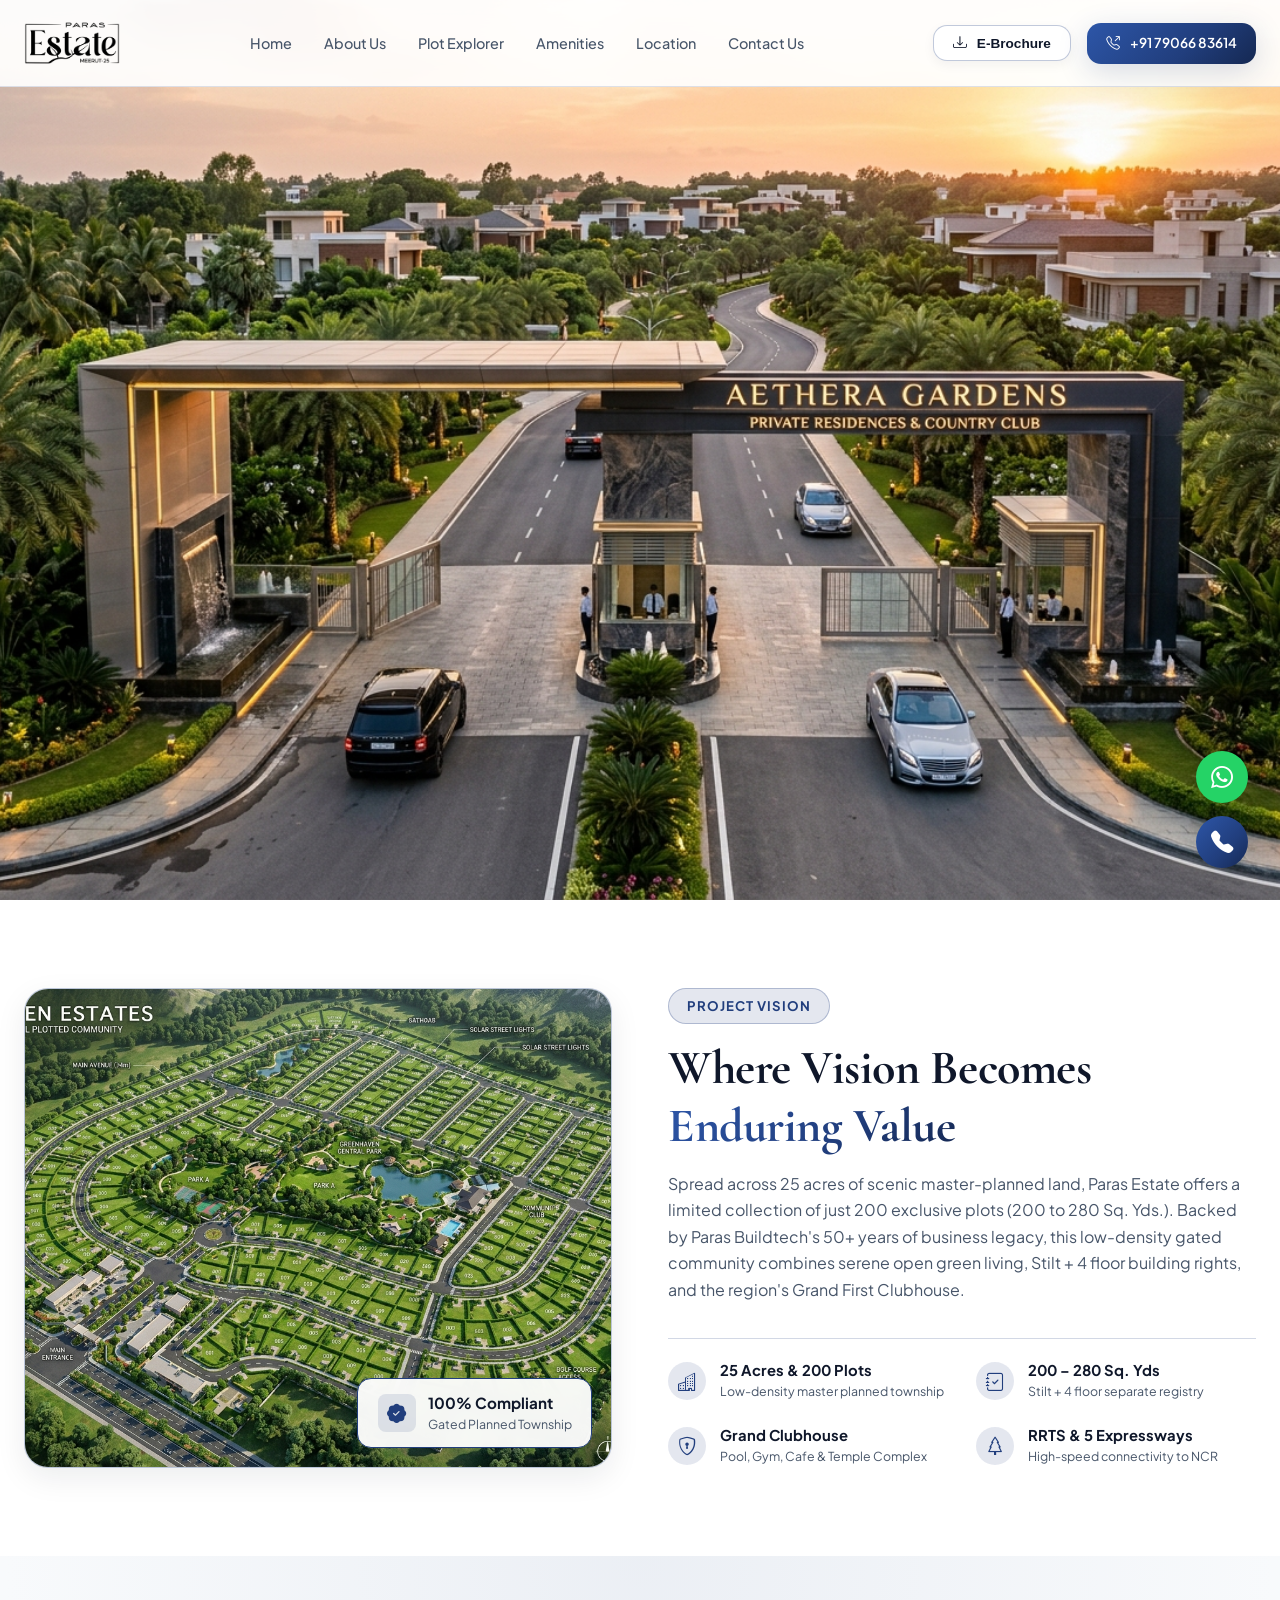
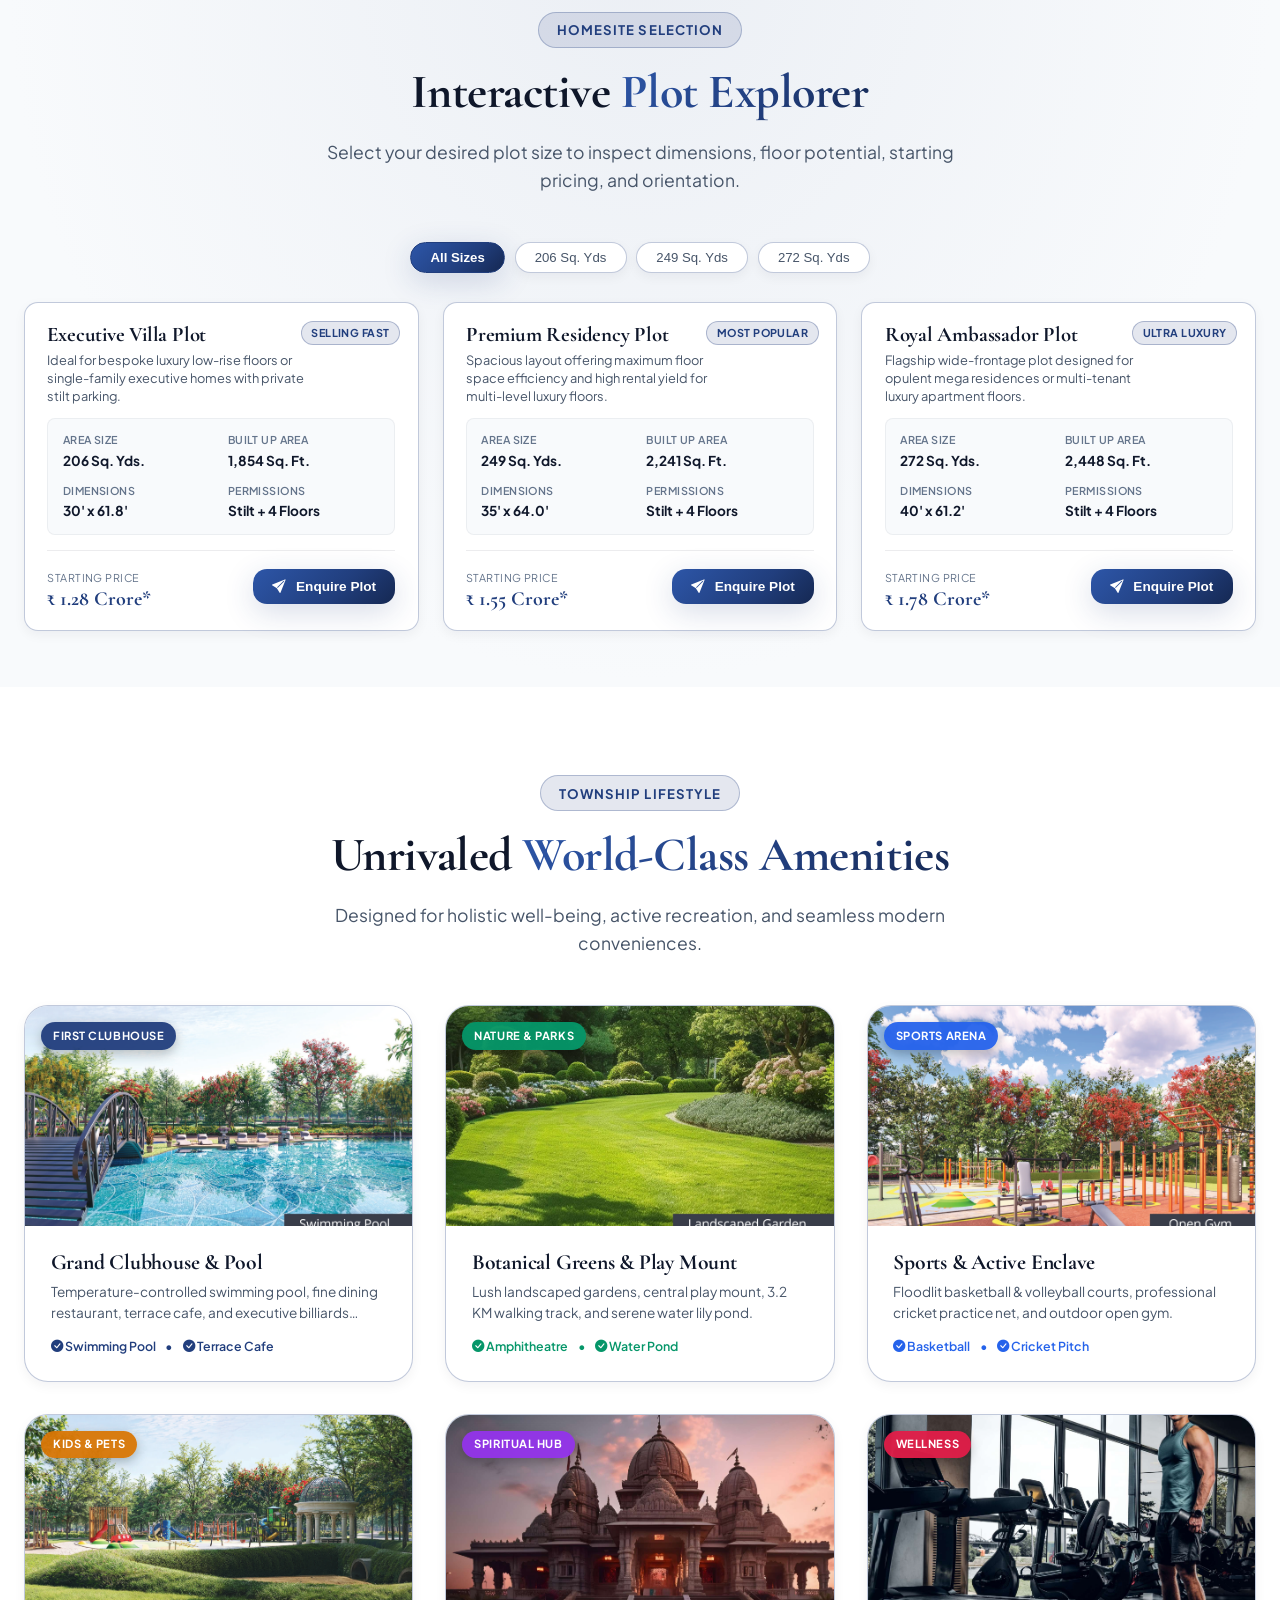
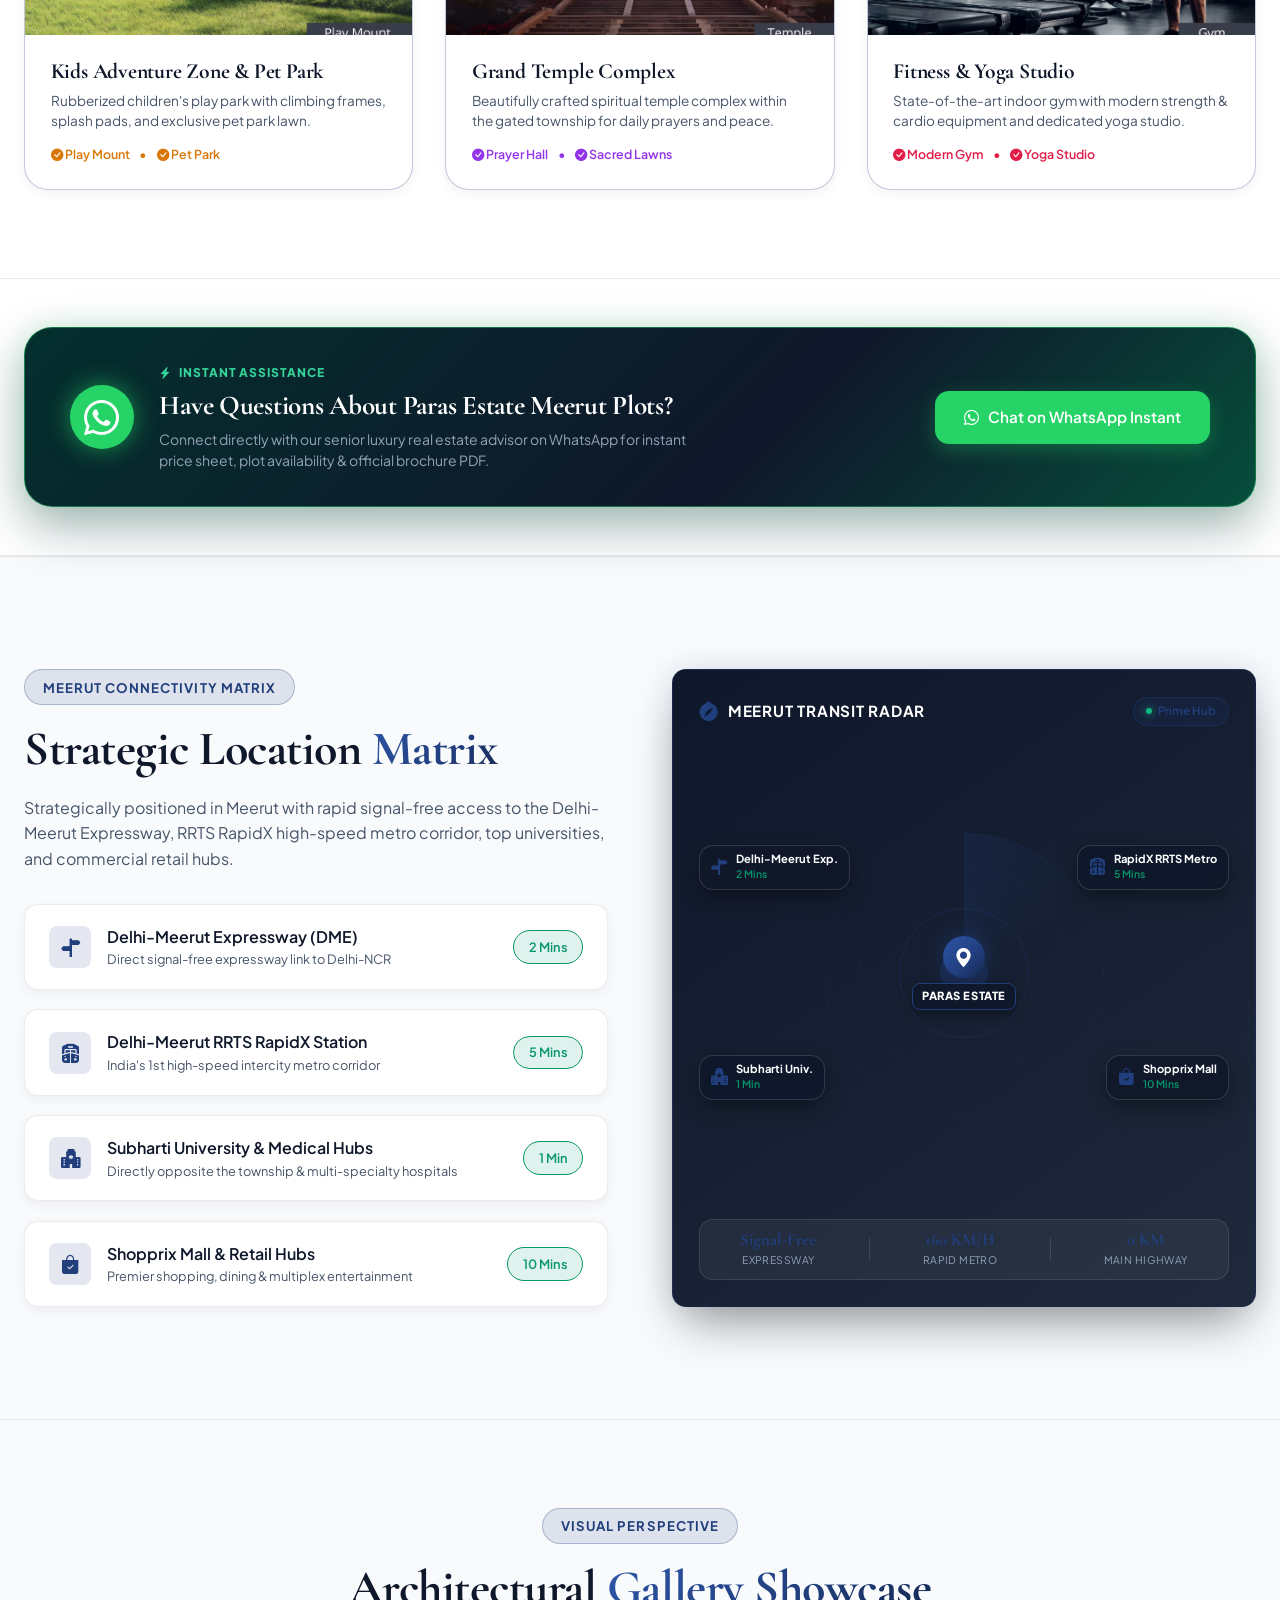
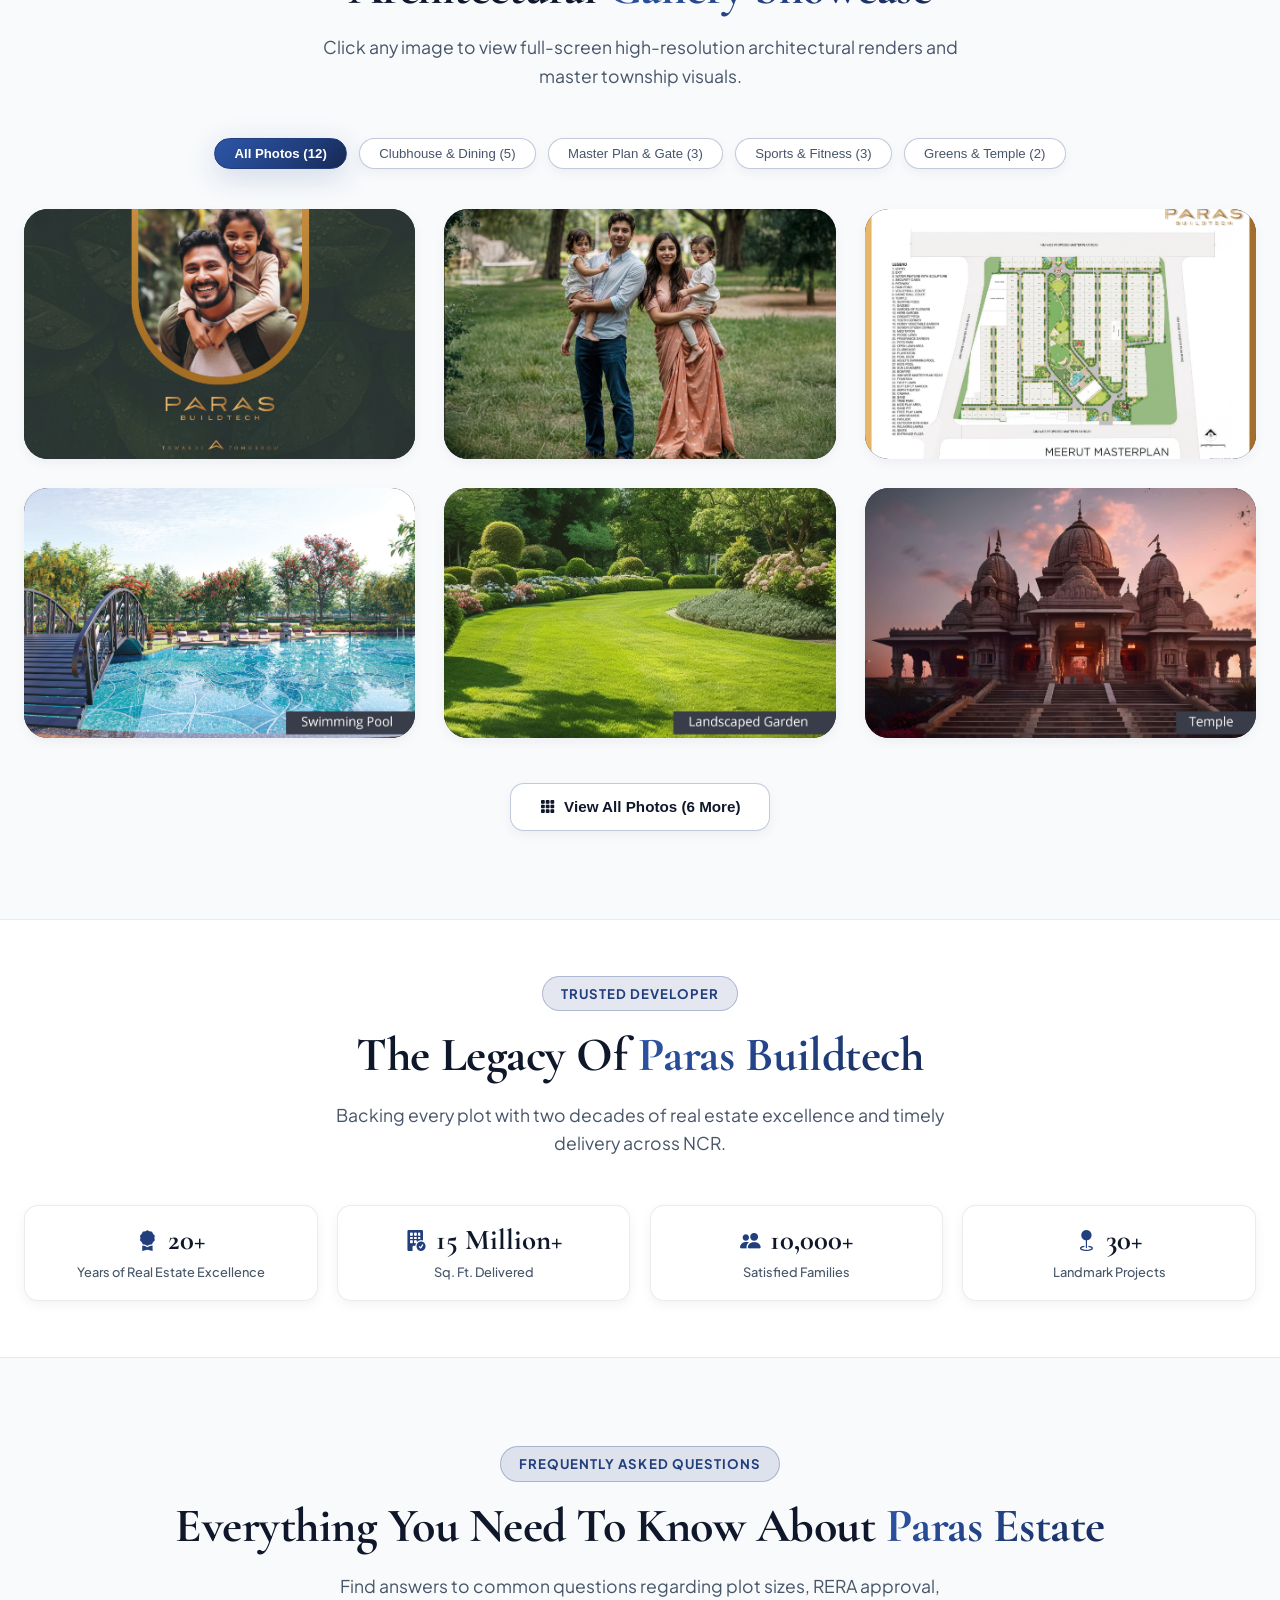
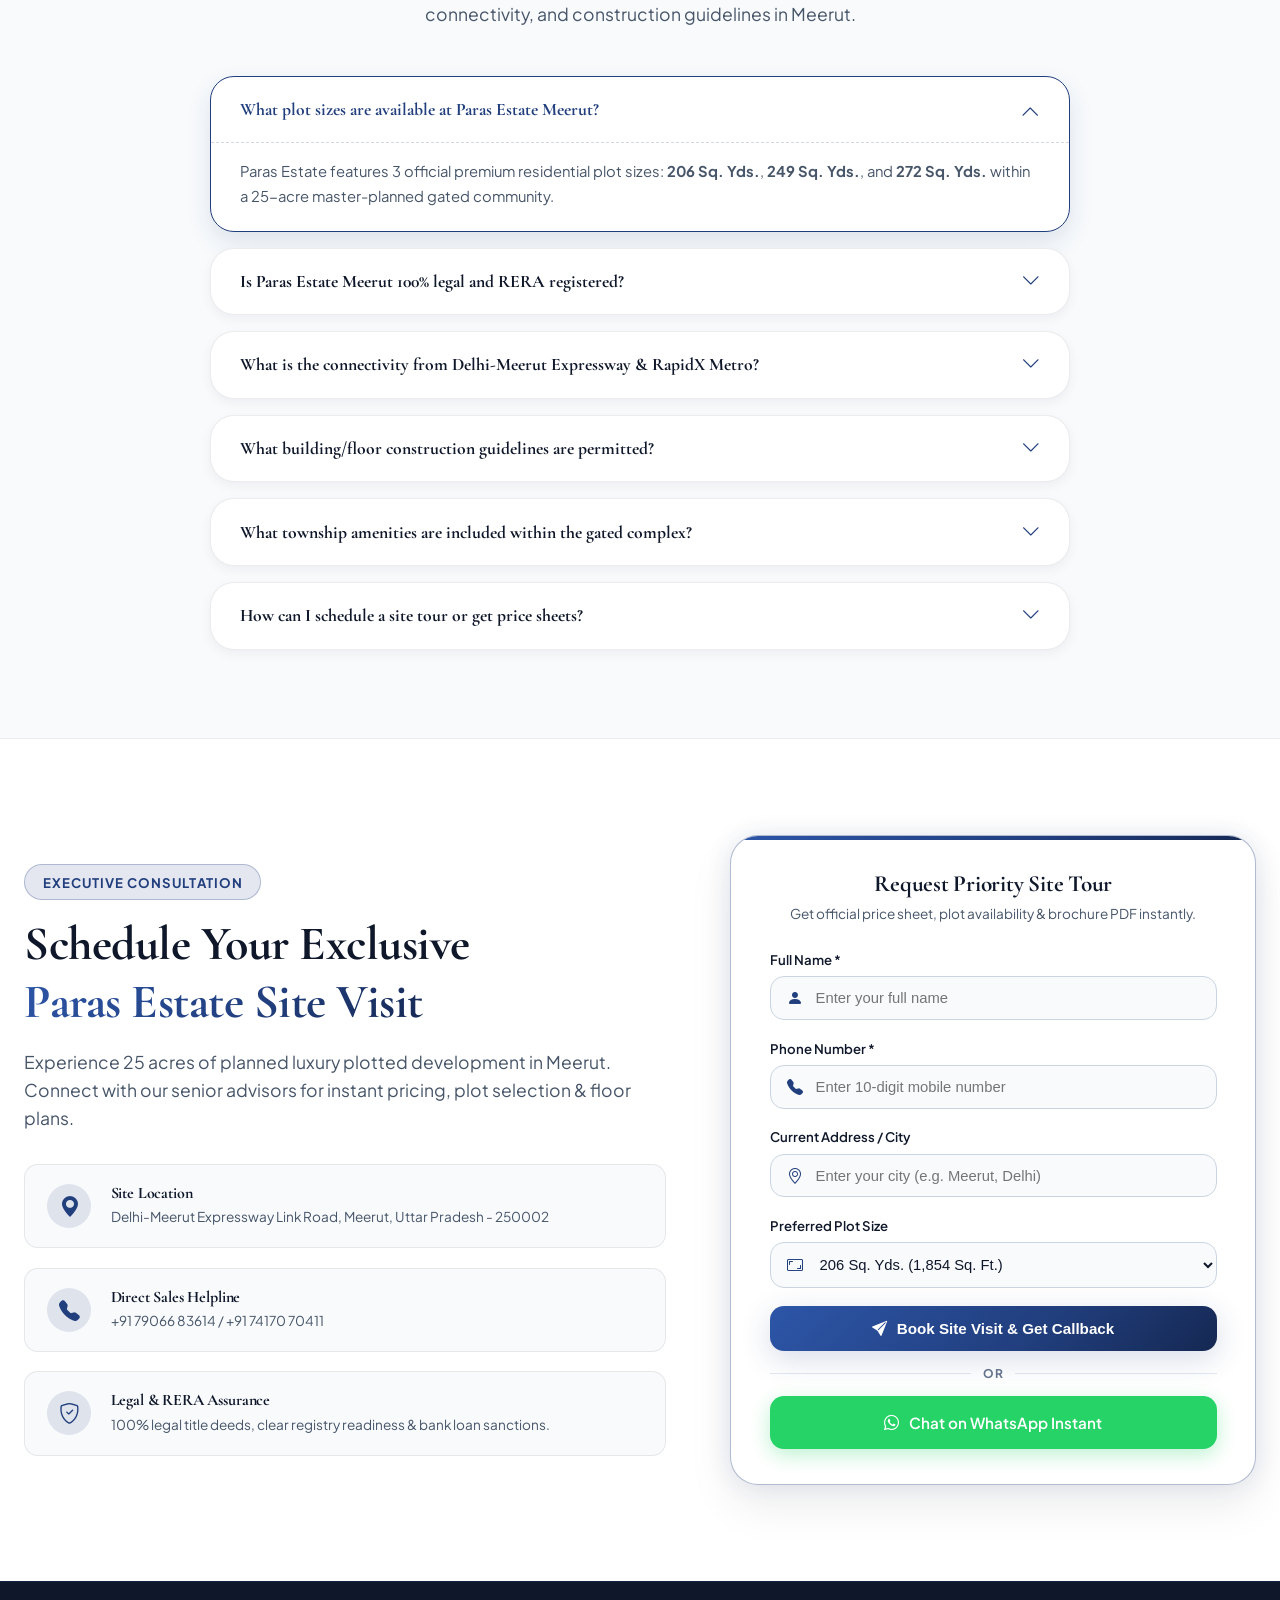
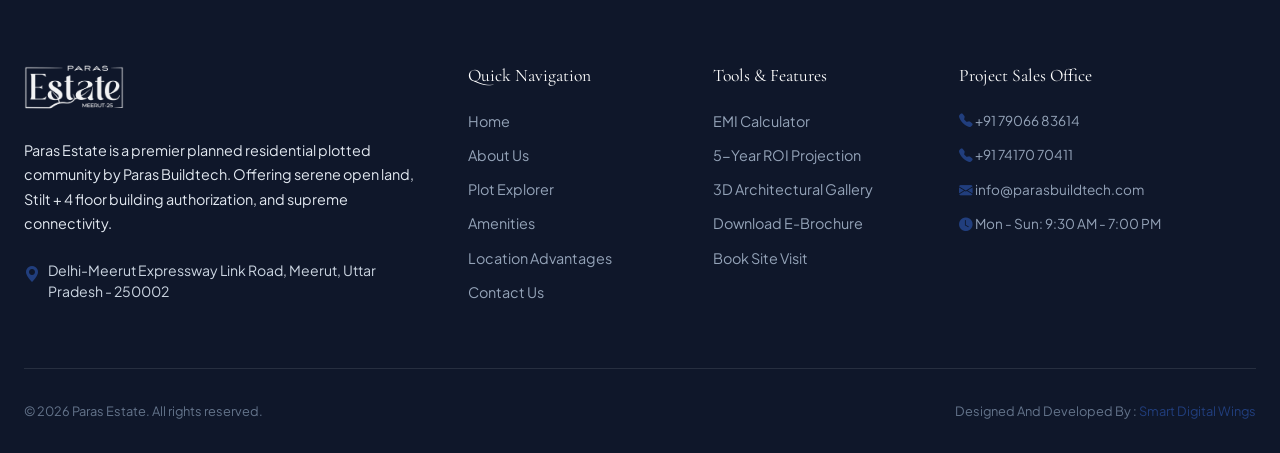
==== commit 3d0a1b3b: "Update header Enquire Now button to direct call link with phone number" ====
--- a/index.html
+++ b/index.html
@@ -57,9 +57,9 @@
                     <button class="btn btn-outline btn-sm" onclick="openBrochureModal()">
                         <i class="bi bi-download"></i> E-Brochure
                     </button>
-                    <button class="btn btn-primary btn-sm" onclick="openEnquireModal()">
-                        <i class="bi bi-telephone-outbound"></i> Enquire Now
-                    </button>
+                    <a href="tel:+917906683614" class="btn btn-primary btn-sm" aria-label="Call +91 79066 83614">
+                        <i class="bi bi-telephone-outbound"></i> +91 79066 83614
+                    </a>
                     <button class="mobile-toggle" id="mobileToggle" aria-label="Toggle navigation">
                         <i class="bi bi-list"></i>
                     </button>
--- a/assets/css/styles.css
+++ b/assets/css/styles.css
@@ -163,6 +163,7 @@
     border: none;
     outline: none;
     text-align: center;
+    text-decoration: none;
 }
 
 .btn-primary {
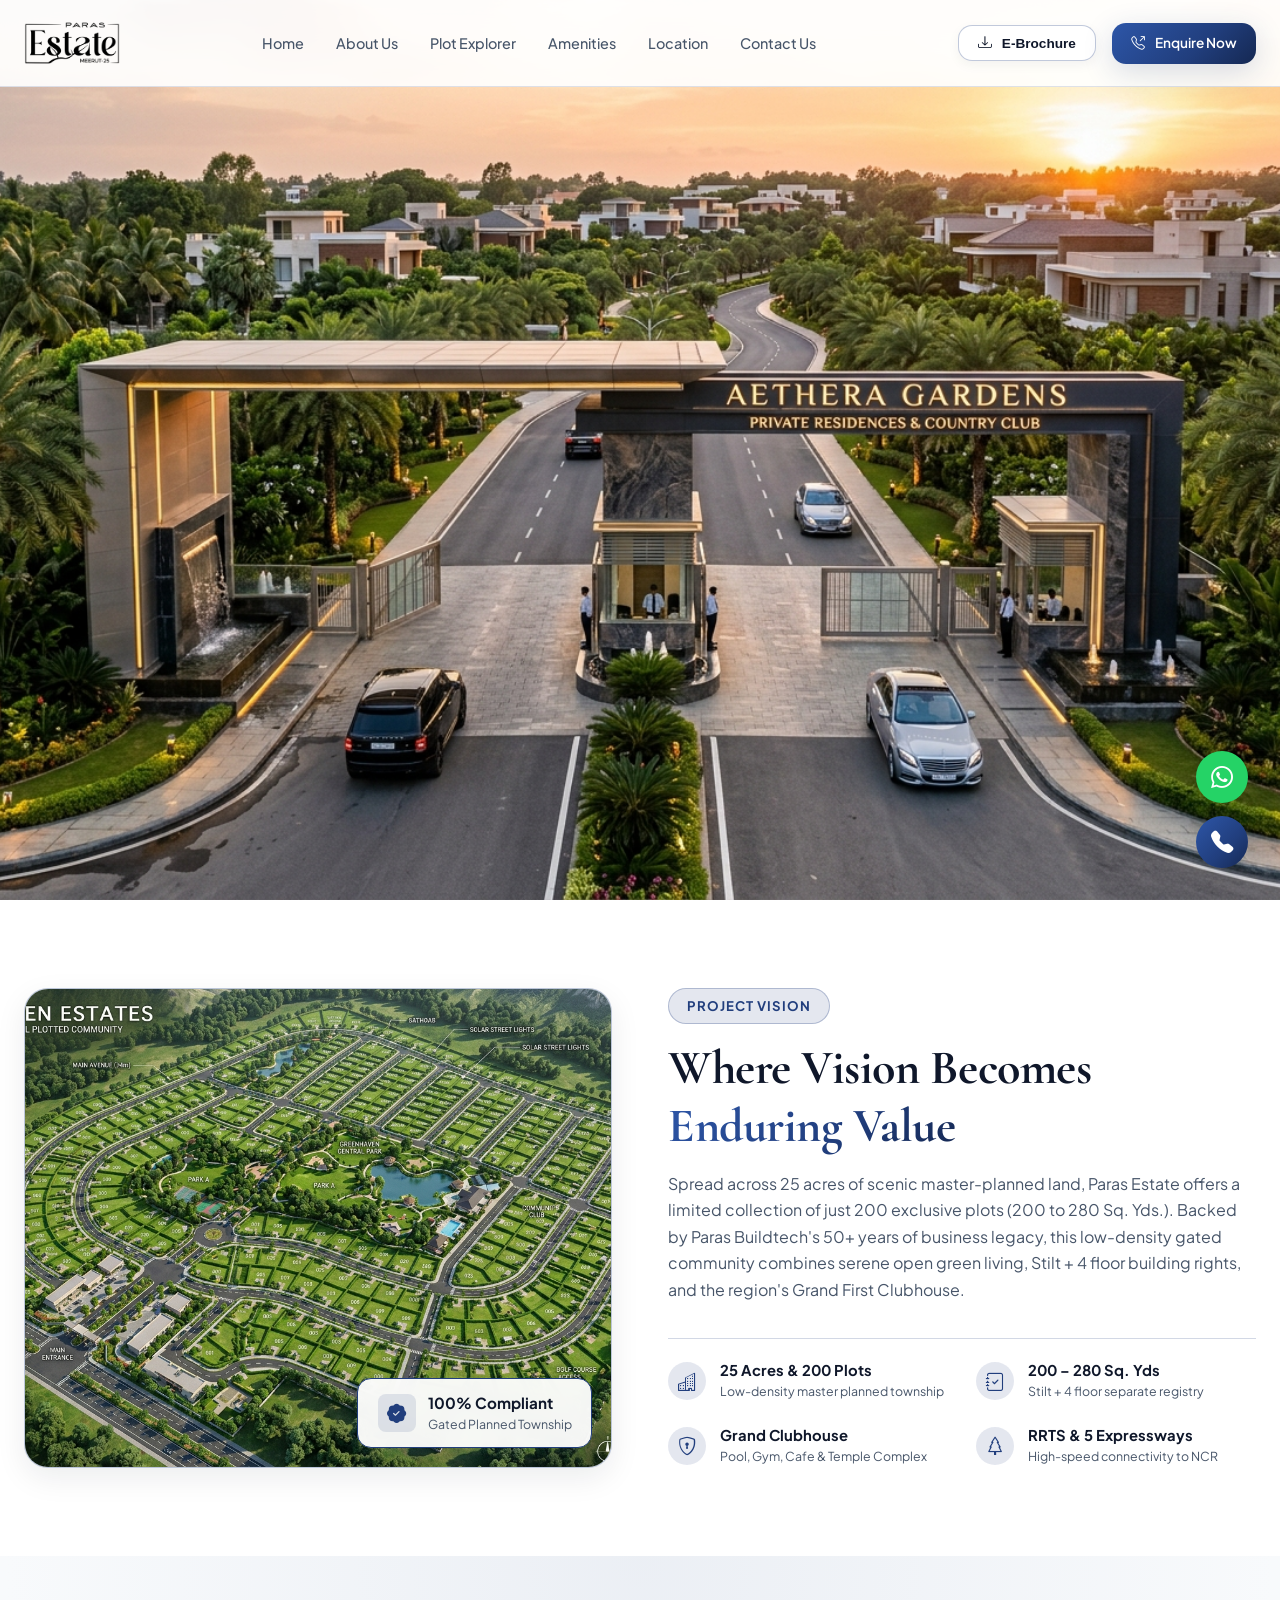
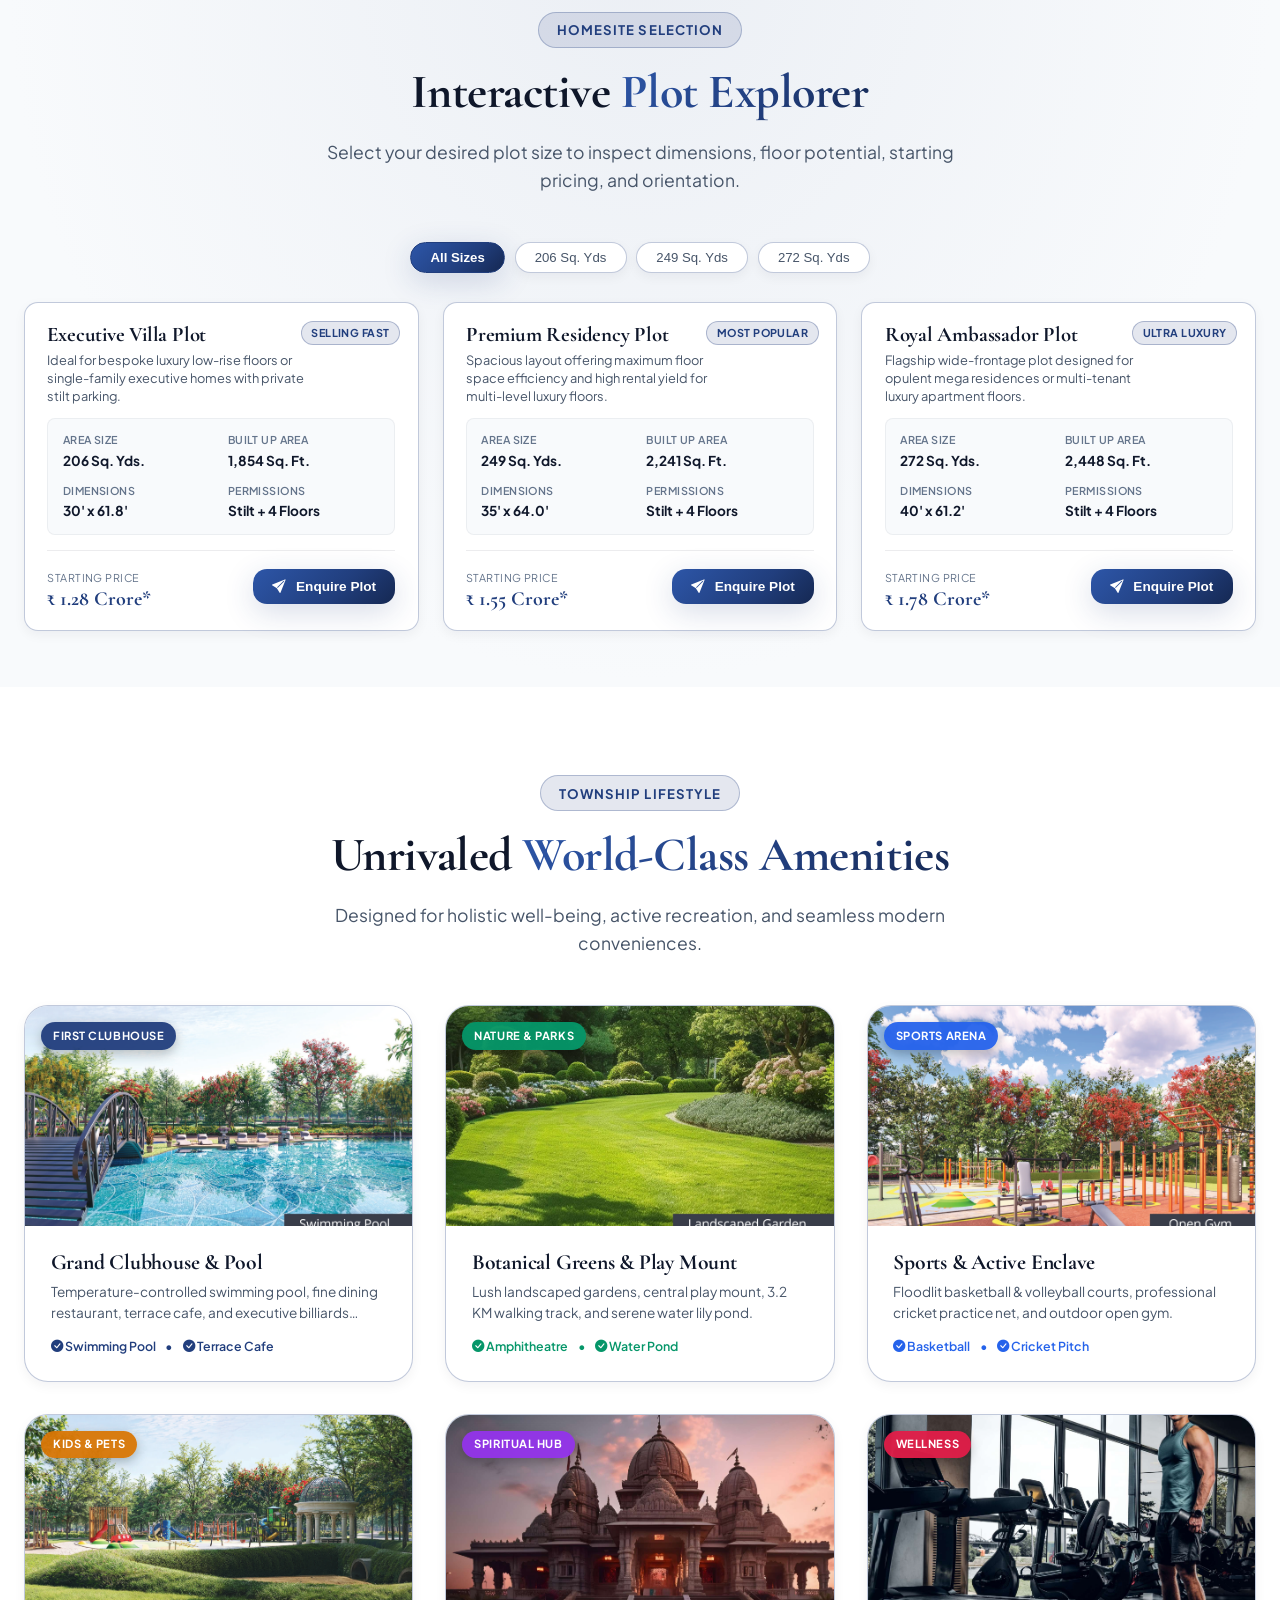
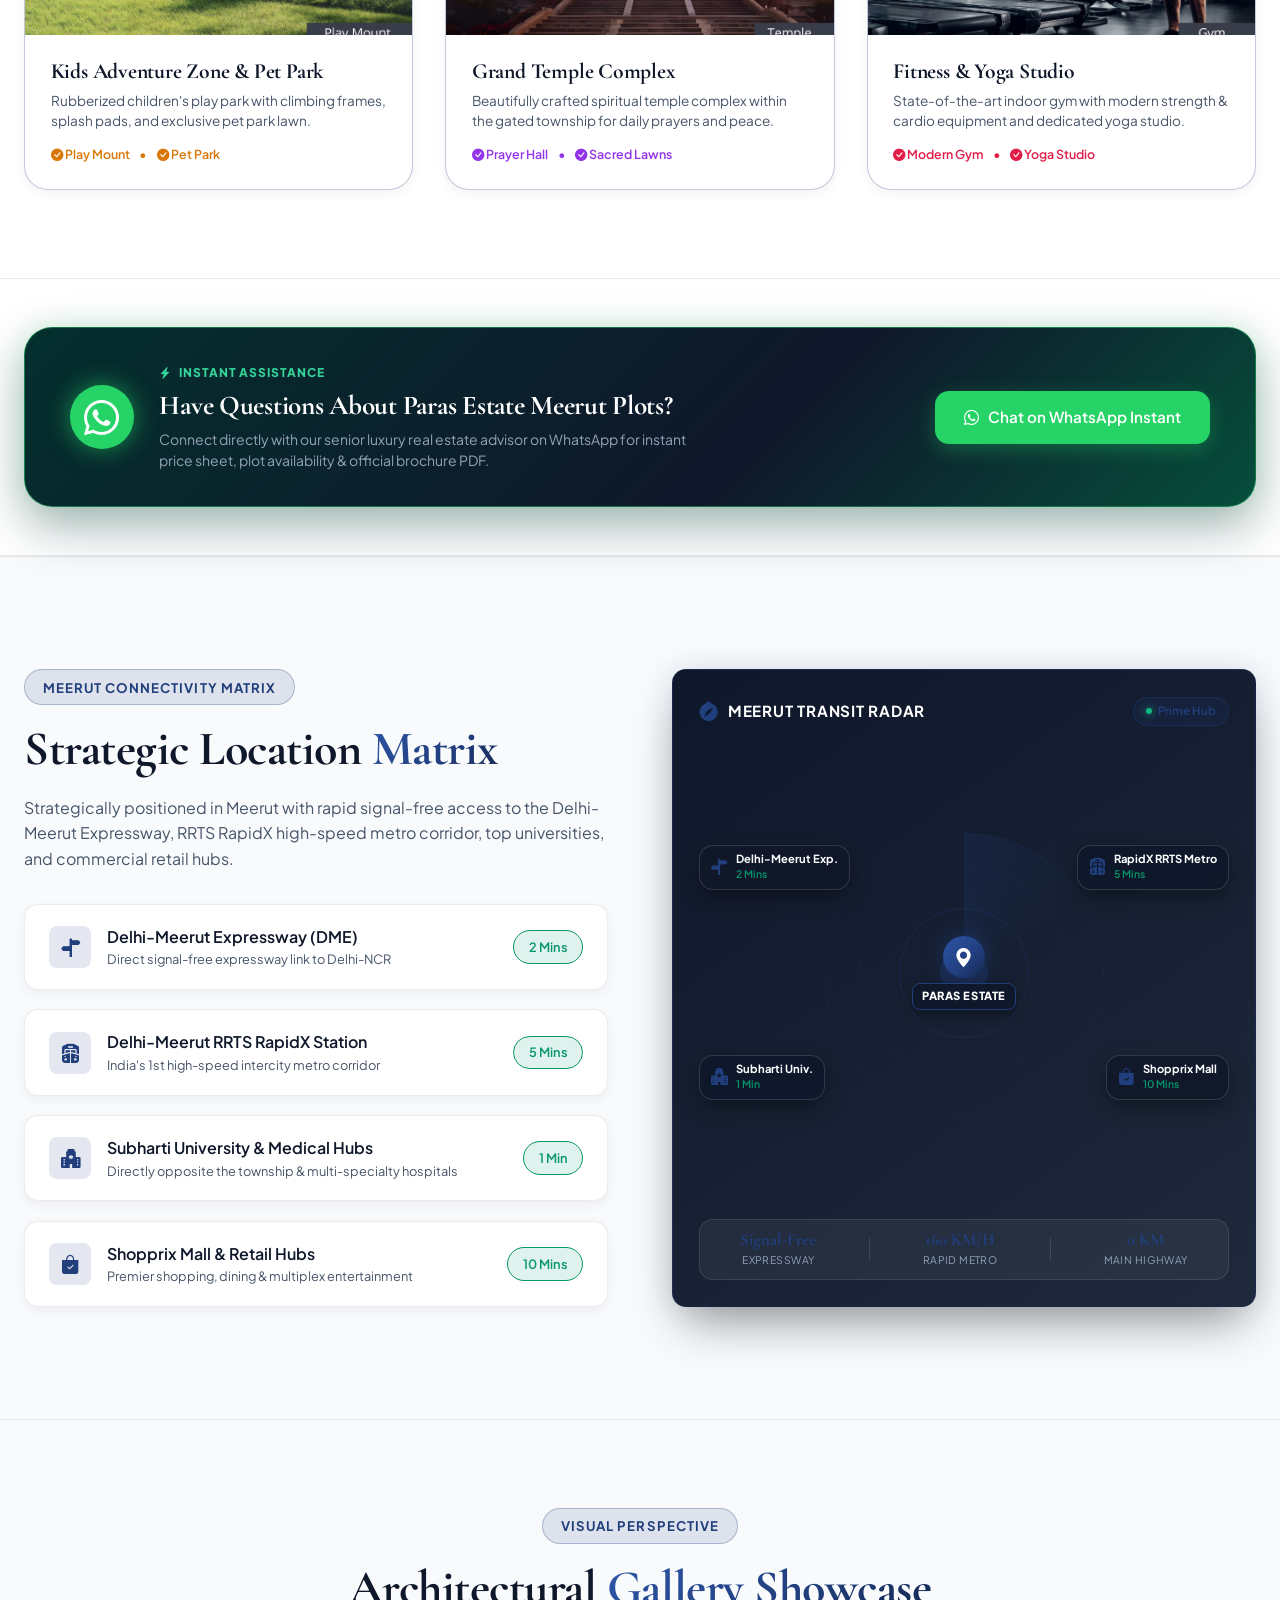
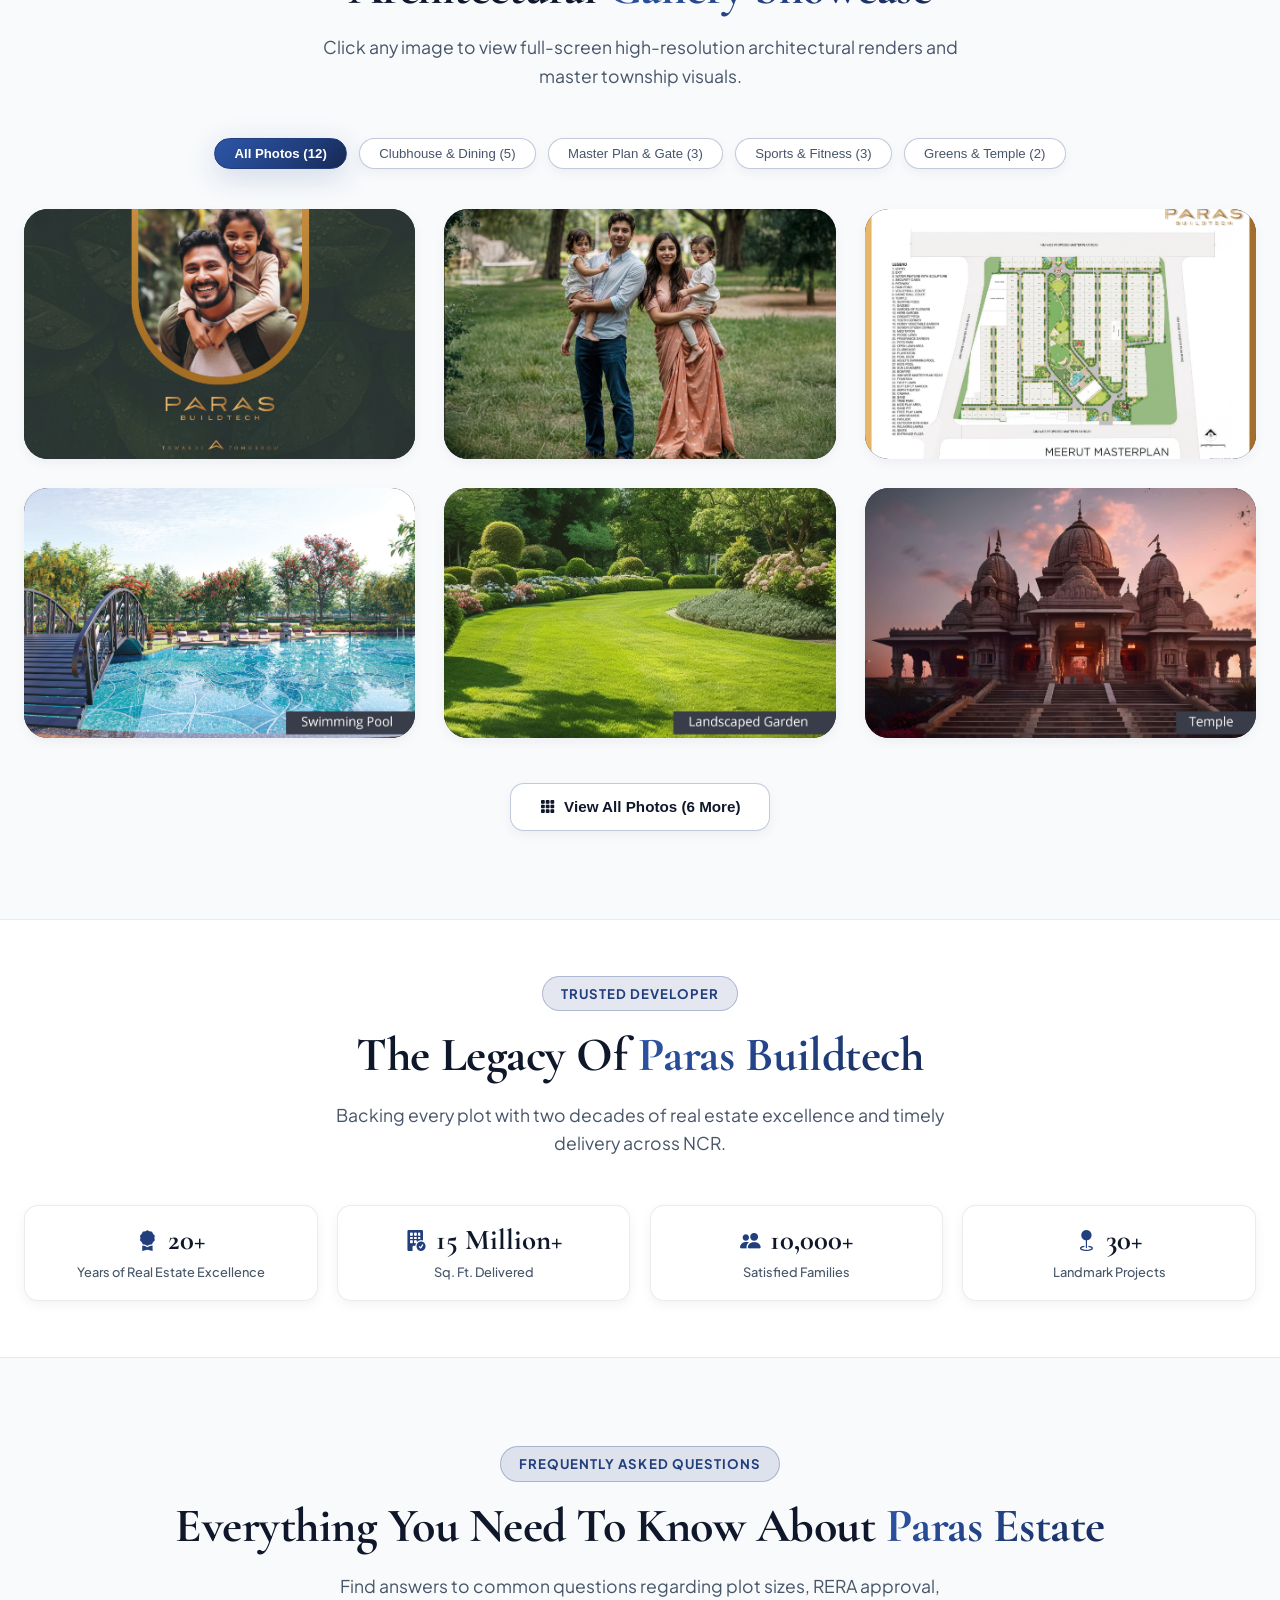
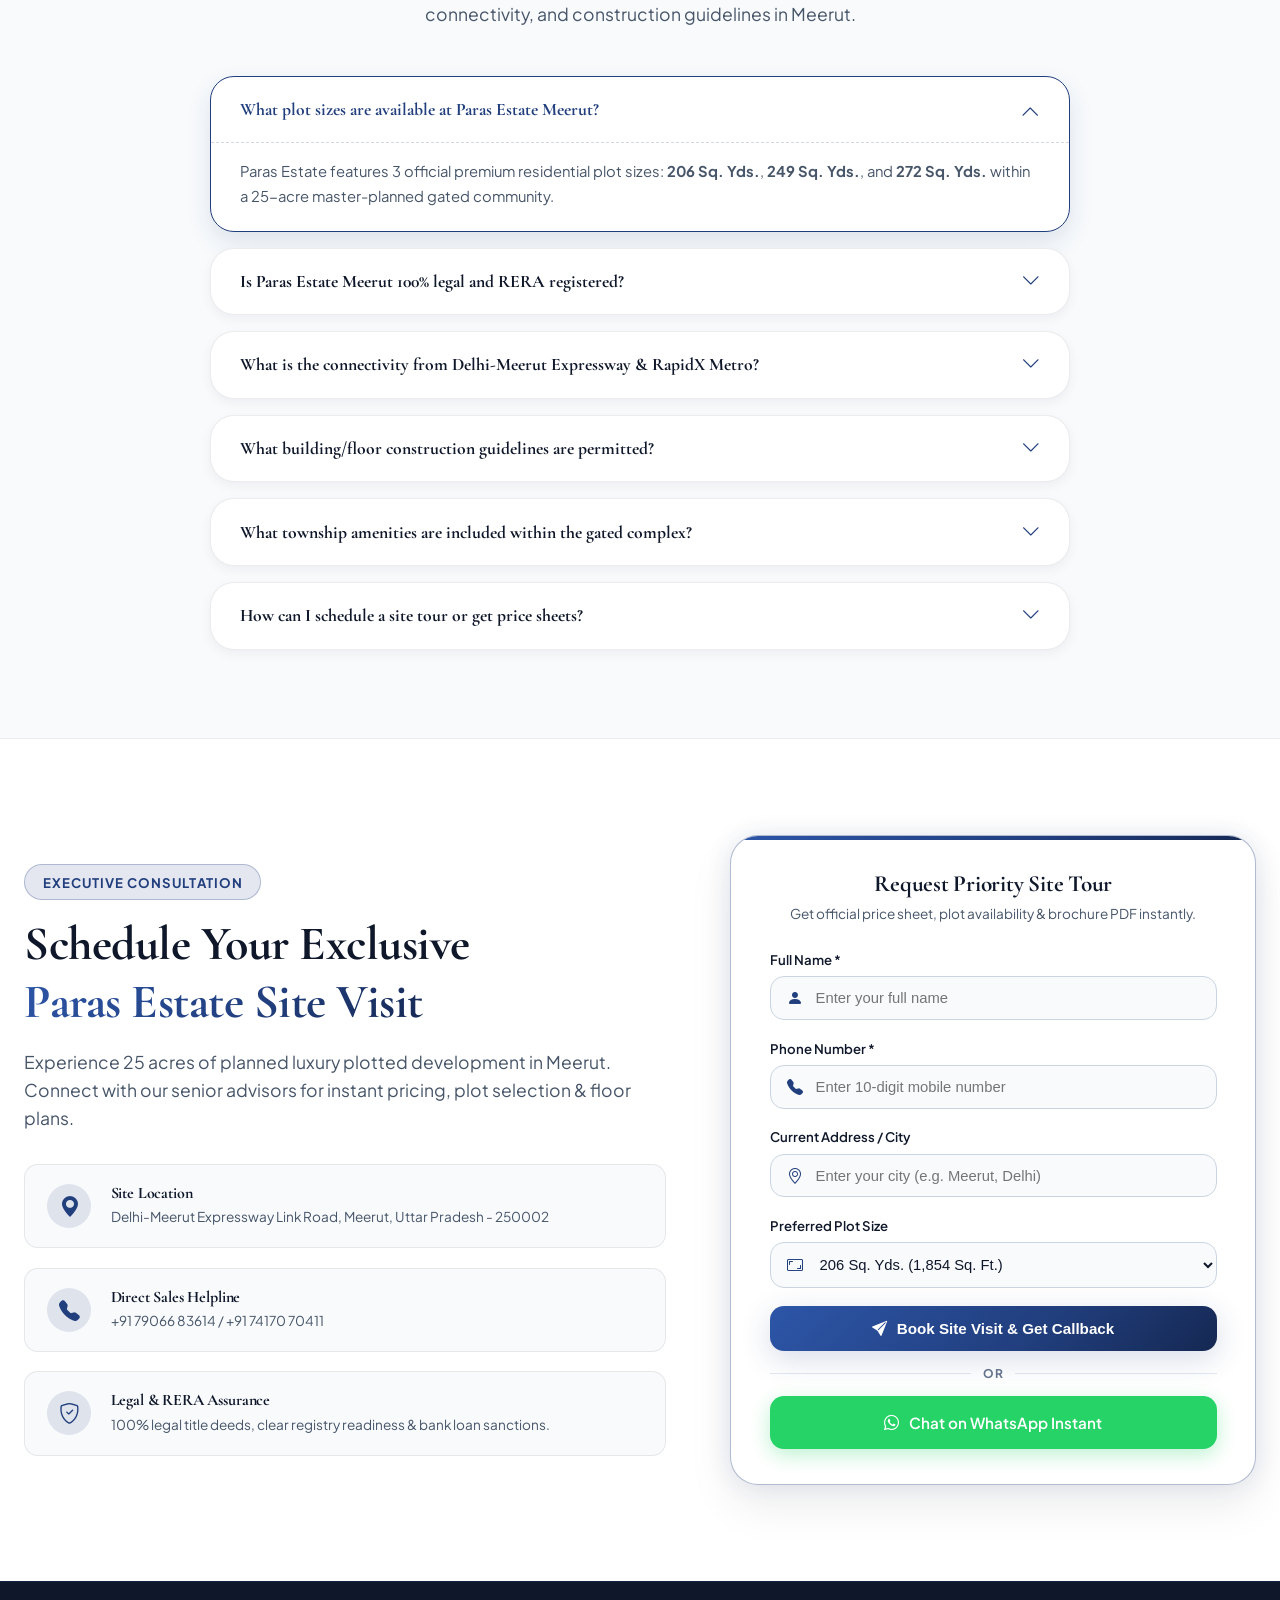
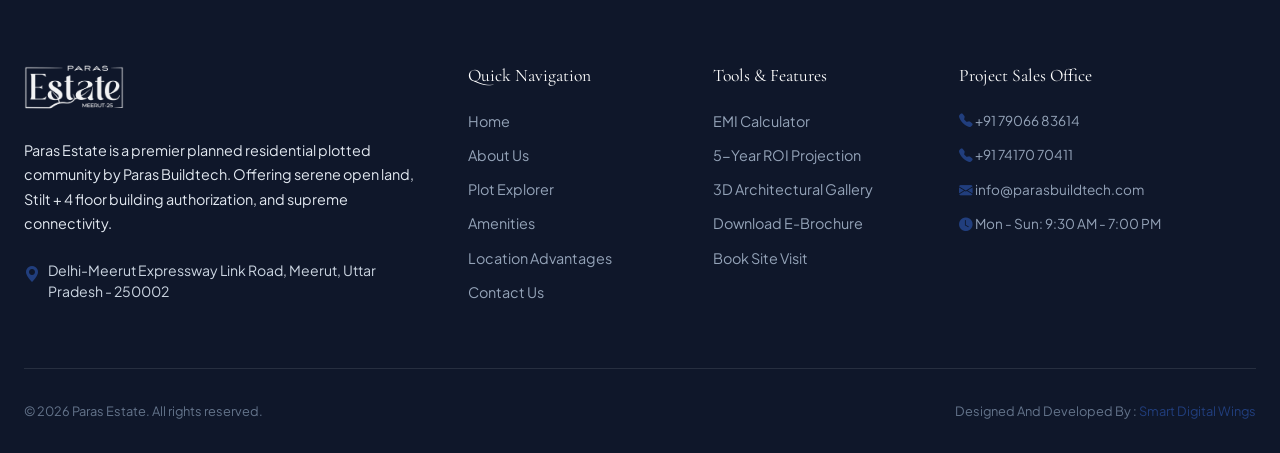
==== commit 3c8571aa: "Set header button text to Enquire Now with direct tel link" ====
--- a/index.html
+++ b/index.html
@@ -58,7 +58,7 @@
                         <i class="bi bi-download"></i> E-Brochure
                     </button>
                     <a href="tel:+917906683614" class="btn btn-primary btn-sm" aria-label="Call +91 79066 83614">
-                        <i class="bi bi-telephone-outbound"></i> +91 79066 83614
+                        <i class="bi bi-telephone-outbound"></i> Enquire Now
                     </a>
                     <button class="mobile-toggle" id="mobileToggle" aria-label="Toggle navigation">
                         <i class="bi bi-list"></i>
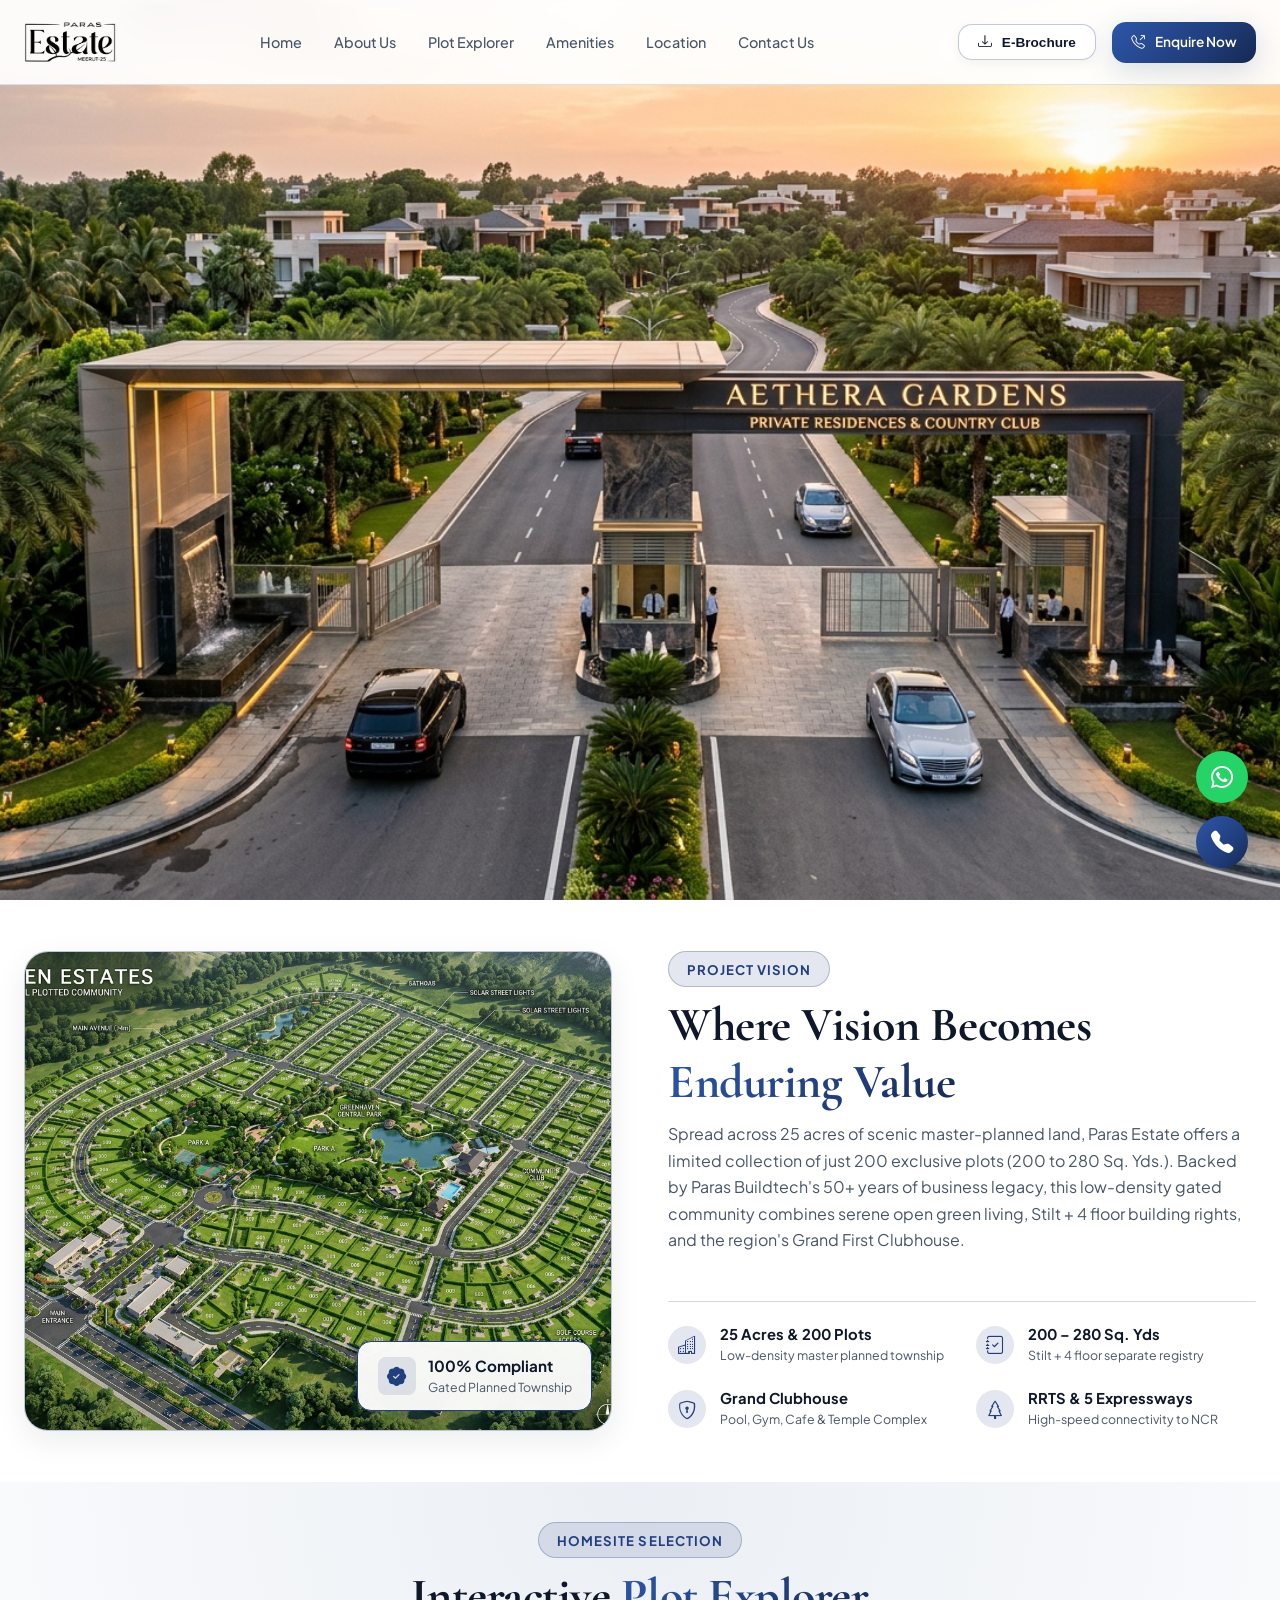
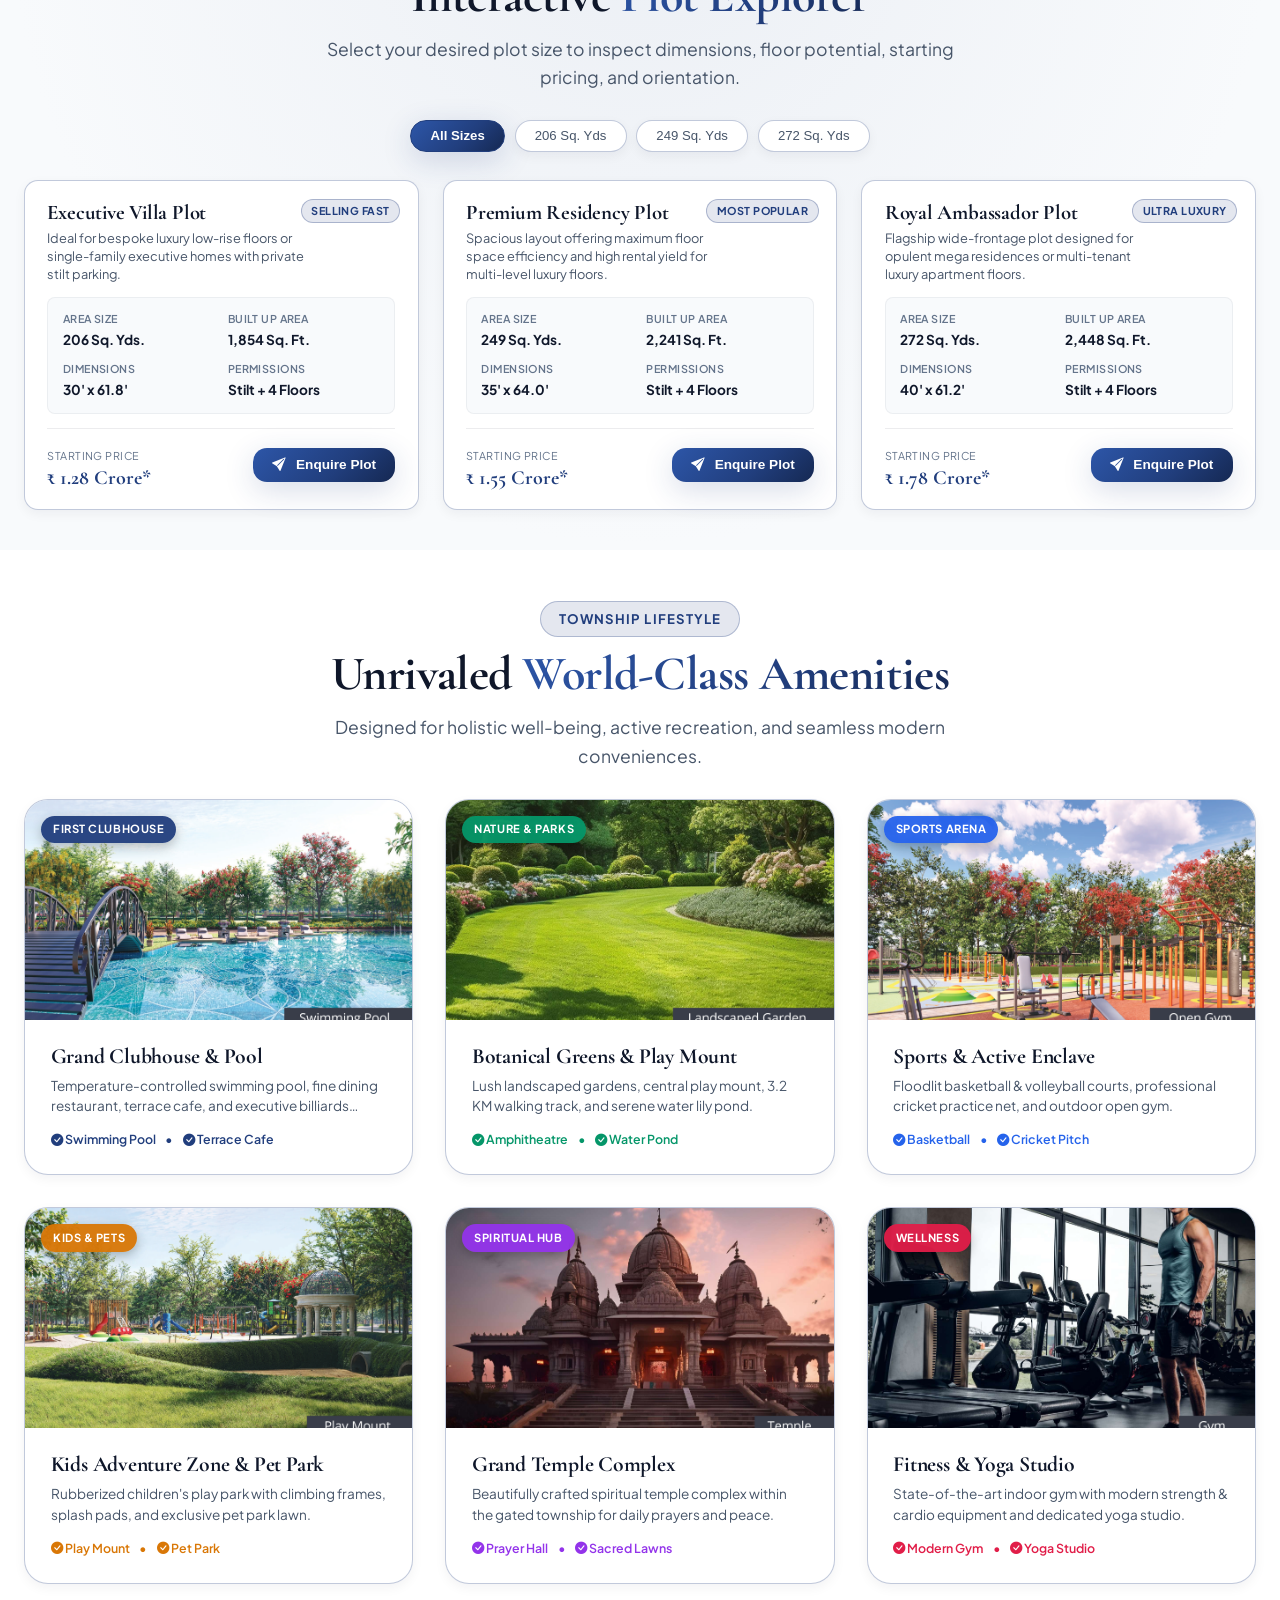
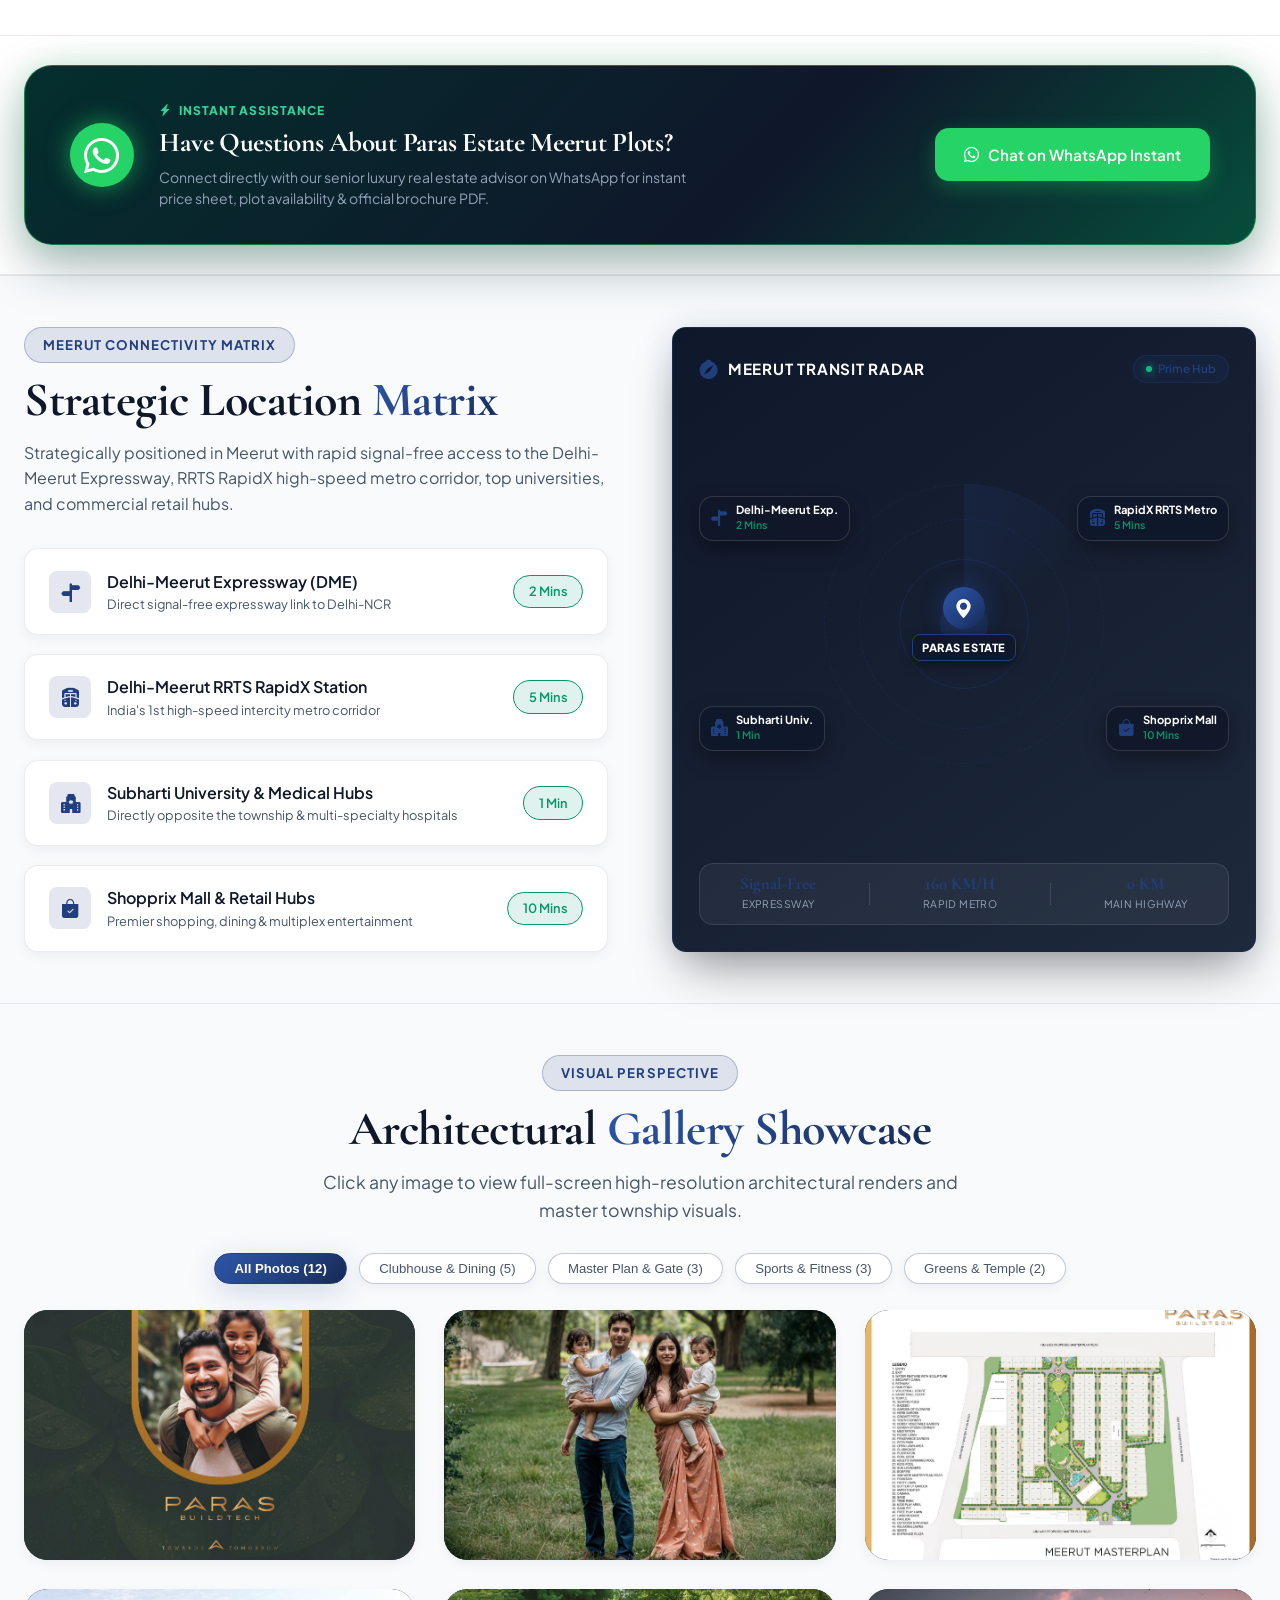
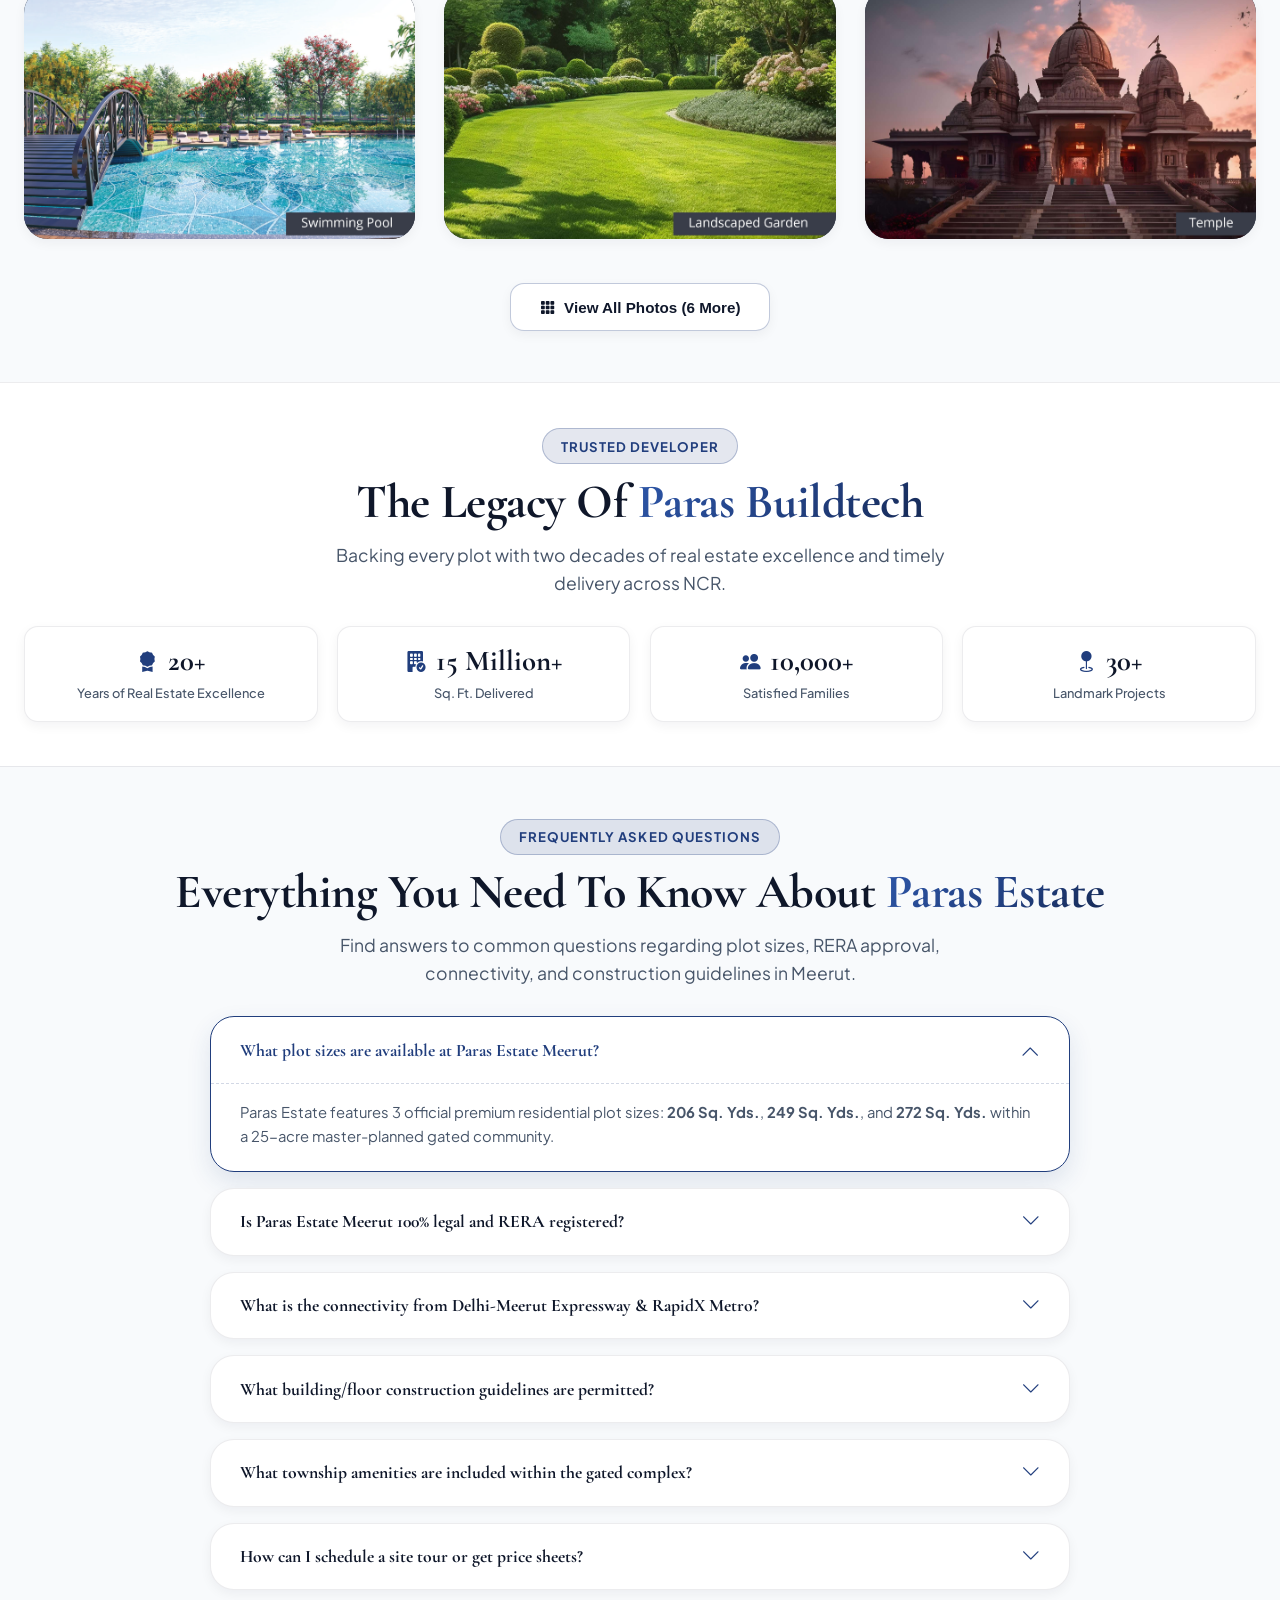
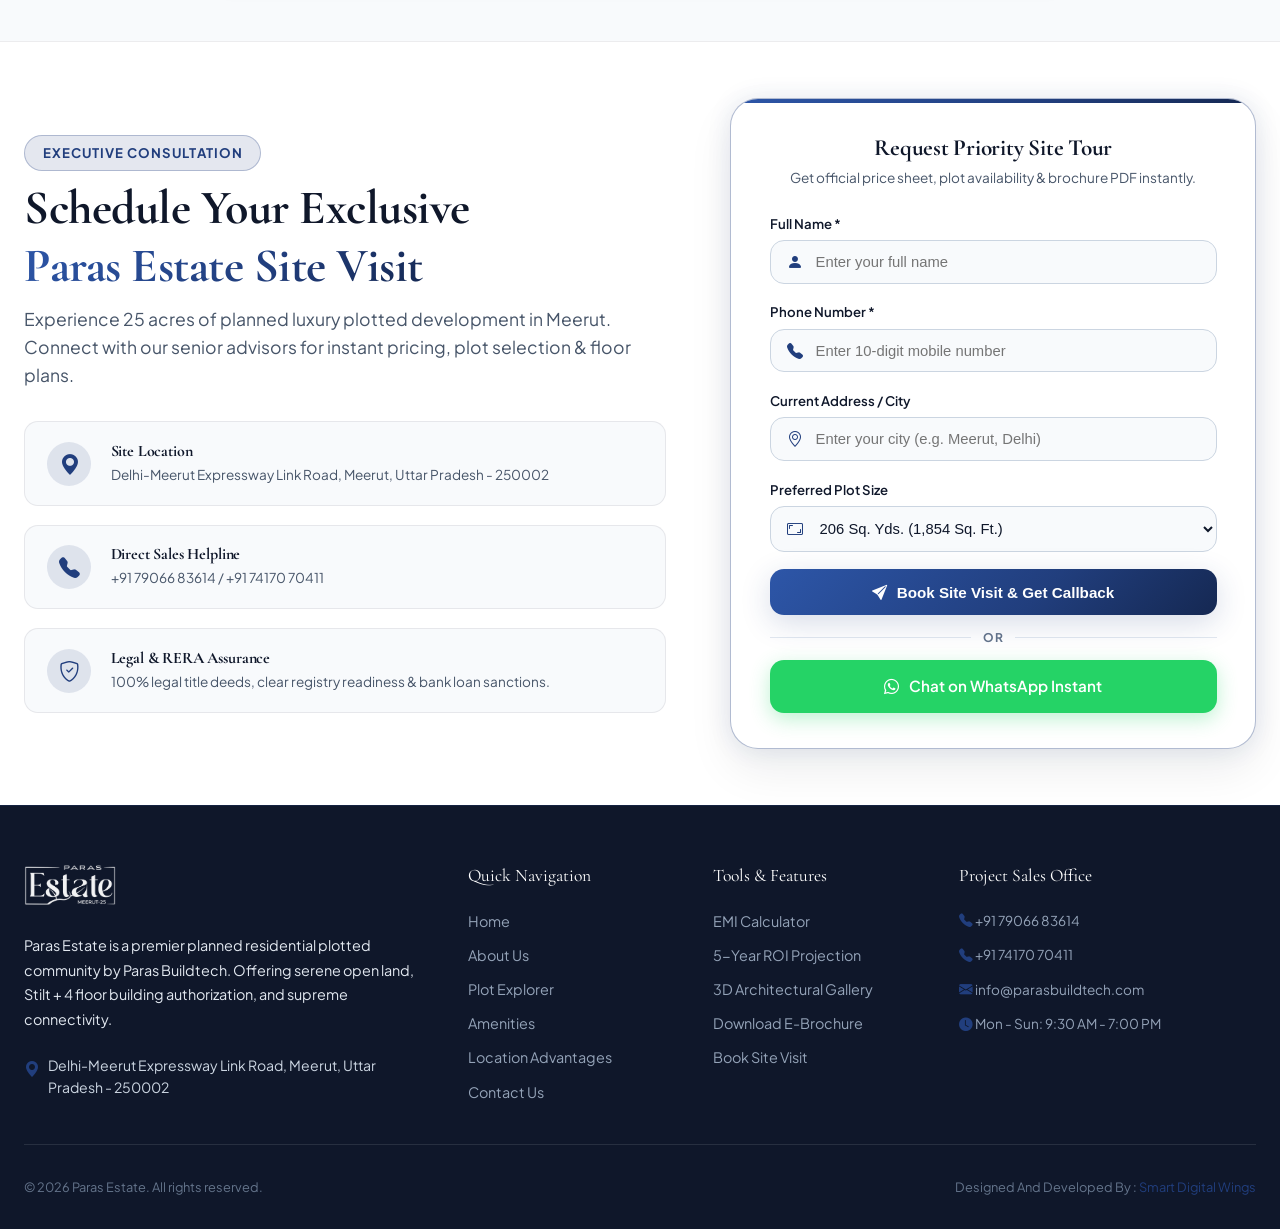
==== commit c288ae53: "Fix logo scaling with inline constraints and add cache busters to stylesheets and scripts" ====
--- a/index.html
+++ b/index.html
@@ -29,7 +29,7 @@
     <link rel="icon" type="image/png" href="assets/logo/paras-logo.png">
 
     <!-- Core Stylesheet -->
-    <link rel="stylesheet" href="assets/css/styles.css">
+    <link rel="stylesheet" href="assets/css/styles.css?v=3.1">
 </head>
 
 <body>
@@ -41,7 +41,7 @@
         <div class="container">
             <nav class="navbar">
                 <a href="index.html" class="brand-logo">
-                    <img src="assets/logo/paras-logo.png" alt="Paras Estate" class="brand-logo-img">
+                    <img src="assets/logo/paras-logo.png" alt="Paras Estate" class="brand-logo-img" style="height: 46px; max-height: 50px; width: auto; max-width: 180px; object-fit: contain;">
                 </a>
 
                 <ul class="nav-links">
@@ -73,7 +73,7 @@
     <aside class="mobile-drawer" id="mobileDrawer">
         <div style="display: flex; align-items: center; justify-content: space-between;">
             <a href="index.html" class="brand-logo">
-                <img src="assets/logo/paras-logo.png" alt="Paras Estate" class="brand-logo-img">
+                <img src="assets/logo/paras-logo.png" alt="Paras Estate" class="brand-logo-img" style="height: 40px; width: auto; max-width: 160px; object-fit: contain;">
             </a>
             <button style="background: transparent; border: none; color: var(--text-primary); font-size: 1.5rem;"
                 id="drawerClose">
@@ -109,7 +109,7 @@
     <section class="hero" id="hero">
         <div class="hero-bg">
             <video class="hero-bg-video" autoplay loop muted playsinline preload="auto" poster="assets/images/hero.jpg">
-                <source src="assets/videos/hero.mp4" type="video/mp4">
+                <source src="assets/videos/hero.mp4?v=2" type="video/mp4">
             </video>
         </div>
     </section>
@@ -1079,7 +1079,7 @@
                 <div>
                     <a href="index.html" class="brand-logo" style="margin-bottom: 1.2rem; display: inline-block;">
                         <img src="assets/logo/paras-logo.png" alt="Paras Estate"
-                            class="brand-logo-img brand-logo-footer">
+                            class="brand-logo-img brand-logo-footer" style="height: 48px; width: auto; max-width: 180px; object-fit: contain;">
                     </a>
                     <p class="footer-desc" style="font-size: 0.9rem; line-height: 1.7; color: #e2e8f0; margin-bottom: 1.5rem;">
                         Paras Estate is a premier planned residential plotted community by Paras Buildtech. Offering
@@ -1180,7 +1180,7 @@
         </div>
 
         <!-- Core Script -->
-        <script src="assets/js/script.js"></script>
+        <script src="assets/js/script.js?v=3.1"></script>
 </body>
 
 </html>
--- a/assets/css/styles.css
+++ b/assets/css/styles.css
@@ -128,12 +128,12 @@
     font-weight: 700;
     text-transform: uppercase;
     letter-spacing: 0.08em;
-    margin-bottom: 1rem;
+    margin-bottom: 0.6rem;
 }
 
 .section-title {
     font-size: clamp(2rem, 4vw, 3rem);
-    margin-bottom: 1rem;
+    margin-bottom: 0.6rem;
     color: var(--text-primary);
 }
 
@@ -141,7 +141,7 @@
     font-size: 1.1rem;
     color: var(--text-secondary);
     max-width: 650px;
-    margin: 0 auto 3rem auto;
+    margin: 0 auto 1.8rem auto;
 }
 
 .text-center {
@@ -290,12 +290,14 @@
     line-height: 1;
 }
 
-.brand-logo-img {
-    height: 48px;
-    width: auto;
-    max-height: 52px;
-    object-fit: contain;
-    display: block;
+.brand-logo-img,
+.brand-logo img {
+    height: 46px !important;
+    width: auto !important;
+    max-height: 50px !important;
+    max-width: 180px !important;
+    object-fit: contain !important;
+    display: block !important;
     transition: transform var(--transition-fast), filter var(--transition-fast), opacity var(--transition-fast);
 }
 
@@ -829,7 +831,7 @@
    Overview Section - Balanced Equal Height Layout
    ========================================================================== */
 .overview {
-    padding: 5.5rem 0;
+    padding: 3.2rem 0;
     position: relative;
     background: #ffffff;
 }
@@ -966,7 +968,7 @@
    Interactive Plot Explorer - Compact & Premium 3-Column Layout
    ========================================================================== */
 .plot-explorer {
-    padding: 3.5rem 0;
+    padding: 2.5rem 0;
     background: radial-gradient(ellipse at top, rgba(33, 62, 125, 0.06) 0%, #f8fafc 70%);
 }
 
@@ -1120,7 +1122,7 @@
    Amenities Section - Premium Image Hover Effects & 2-Line Text
    ========================================================================== */
 .amenities {
-    padding: 5.5rem 0;
+    padding: 3.2rem 0;
     position: relative;
     background: #ffffff;
 }
@@ -1129,7 +1131,7 @@
     display: grid;
     grid-template-columns: repeat(auto-fit, minmax(320px, 1fr));
     gap: 2rem;
-    margin-top: 2.5rem;
+    margin-top: 1.5rem;
 }
 
 .amenity-card {
@@ -1222,7 +1224,7 @@
    Mid-Page WhatsApp Instant Consultation CTA Banner
    ========================================================================== */
 .whatsapp-cta-section {
-    padding: 3rem 0;
+    padding: 1.8rem 0;
     background: #ffffff;
     border-top: 1px solid var(--border-glass);
     border-bottom: 1px solid var(--border-glass);
@@ -1335,7 +1337,7 @@
    Location & Strategic Matrix
    ========================================================================== */
 .location {
-    padding: 7rem 0;
+    padding: 3.2rem 0;
     background: #f8fafc;
     border-top: 1px solid var(--border-glass);
     border-bottom: 1px solid var(--border-glass);
@@ -1412,7 +1414,7 @@
 
 /* Compact Matrix & Equal Height Feature Section */
 .location-feature-section {
-    padding: 2.2rem 0 4rem 0;
+    padding: 2rem 0 2.5rem 0;
     background: #ffffff;
 }
 
@@ -1840,7 +1842,7 @@
    EMI & Investment ROI Calculator
    ========================================================================== */
 .calculator {
-    padding: 7rem 0;
+    padding: 3.2rem 0;
     background: #ffffff;
 }
 
@@ -1954,7 +1956,7 @@
    Multi-Category Gallery & Fullscreen Lightbox Carousel
    ========================================================================== */
 .gallery {
-    padding: 5.5rem 0;
+    padding: 3.2rem 0;
     background: #f8fafc;
 }
 
@@ -1963,8 +1965,8 @@
     justify-content: center;
     flex-wrap: wrap;
     gap: 0.75rem;
-    margin-top: 1.5rem;
-    margin-bottom: 2.5rem;
+    margin-top: 1rem;
+    margin-bottom: 1.6rem;
 }
 
 .gallery-grid {
@@ -2396,7 +2398,7 @@
    ========================================================================== */
 /* Minimalist Developer Legacy Section */
 .legacy-section {
-    padding: 3.5rem 0;
+    padding: 2.8rem 0;
     background: #ffffff;
     border-top: 1px solid var(--border-glass);
 }
@@ -2405,7 +2407,7 @@
     display: grid;
     grid-template-columns: repeat(4, 1fr);
     gap: 1.2rem;
-    margin-top: 2rem;
+    margin-top: 1.5rem;
 }
 
 .legacy-stat-card {
@@ -2463,18 +2465,122 @@
     }
 }
 
+/* 5-Pillar Brand Heritage Stats Grid */
+.heritage-stats-grid {
+    display: grid;
+    grid-template-columns: repeat(5, 1fr);
+    gap: 1.25rem;
+    margin-bottom: 3.5rem;
+}
+
+.heritage-stat-card {
+    background: #ffffff;
+    border: 1px solid var(--border-color);
+    border-radius: var(--radius-md);
+    padding: 1.6rem 1rem;
+    text-align: center;
+    box-shadow: var(--shadow-sm);
+    transition: var(--transition-smooth);
+    display: flex;
+    flex-direction: column;
+    align-items: center;
+    justify-content: center;
+    position: relative;
+    overflow: hidden;
+}
+
+.heritage-stat-card::before {
+    content: '';
+    position: absolute;
+    top: 0;
+    left: 0;
+    right: 0;
+    height: 3px;
+    background: var(--gold-gradient);
+    opacity: 0;
+    transition: var(--transition-fast);
+}
+
+.heritage-stat-card:hover {
+    transform: translateY(-4px);
+    border-color: var(--primary-gold);
+    box-shadow: 0 12px 28px rgba(33, 62, 125, 0.12);
+}
+
+.heritage-stat-card:hover::before {
+    opacity: 1;
+}
+
+.heritage-stat-icon {
+    width: 46px;
+    height: 46px;
+    border-radius: 50%;
+    background: rgba(33, 62, 125, 0.07);
+    color: var(--primary-gold);
+    display: flex;
+    align-items: center;
+    justify-content: center;
+    font-size: 1.3rem;
+    margin-bottom: 0.85rem;
+    transition: var(--transition-fast);
+}
+
+.heritage-stat-card:hover .heritage-stat-icon {
+    background: var(--gold-gradient);
+    color: #ffffff;
+    transform: scale(1.08);
+}
+
+.heritage-stat-val {
+    font-family: var(--font-heading);
+    font-size: 2.1rem;
+    font-weight: 800;
+    color: var(--text-primary);
+    line-height: 1.1;
+    margin-bottom: 0.35rem;
+}
+
+.heritage-stat-lbl {
+    font-size: 0.78rem;
+    font-weight: 600;
+    color: var(--text-secondary);
+    line-height: 1.4;
+    text-transform: uppercase;
+    letter-spacing: 0.04em;
+}
+
+@media (max-width: 992px) {
+    .heritage-stats-grid {
+        grid-template-columns: repeat(3, 1fr);
+    }
+}
+
+@media (max-width: 600px) {
+    .heritage-stats-grid {
+        grid-template-columns: repeat(2, 1fr);
+        gap: 0.85rem;
+    }
+    .heritage-stat-card {
+        padding: 1.2rem 0.75rem;
+    }
+    .heritage-stat-val {
+        font-size: 1.7rem;
+    }
+}
+
+
 /* ==========================================================================
    Frequently Asked Questions (FAQ) Section
    ========================================================================== */
 .faq-section {
-    padding: 5.5rem 0;
+    padding: 3.2rem 0;
     background: #f8fafc;
     border-top: 1px solid var(--border-glass);
 }
 
 .faq-accordion-wrapper {
     max-width: 860px;
-    margin: 3rem auto 0 auto;
+    margin: 1.8rem auto 0 auto;
     display: flex;
     flex-direction: column;
     gap: 1rem;
@@ -2541,7 +2647,7 @@
    Executive Site Tour & Consultation Section (After FAQ)
    ========================================================================== */
 .contact-consult-section {
-    padding: 6rem 0;
+    padding: 3.5rem 0;
     background: #ffffff;
     border-top: 1px solid var(--border-glass);
 }
@@ -2889,7 +2995,7 @@
 .footer {
     background: #0f172a;
     border-top: 1px solid var(--border-color);
-    padding: 5rem 0 2rem 0;
+    padding: 3.5rem 0 2rem 0;
     font-size: 0.9rem;
     color: #94a3b8;
 }
@@ -2898,7 +3004,7 @@
     display: grid;
     grid-template-columns: 2fr 1fr 1fr 1.5fr;
     gap: 3rem;
-    margin-bottom: 4rem;
+    margin-bottom: 2.5rem;
 }
 
 .footer-desc {
